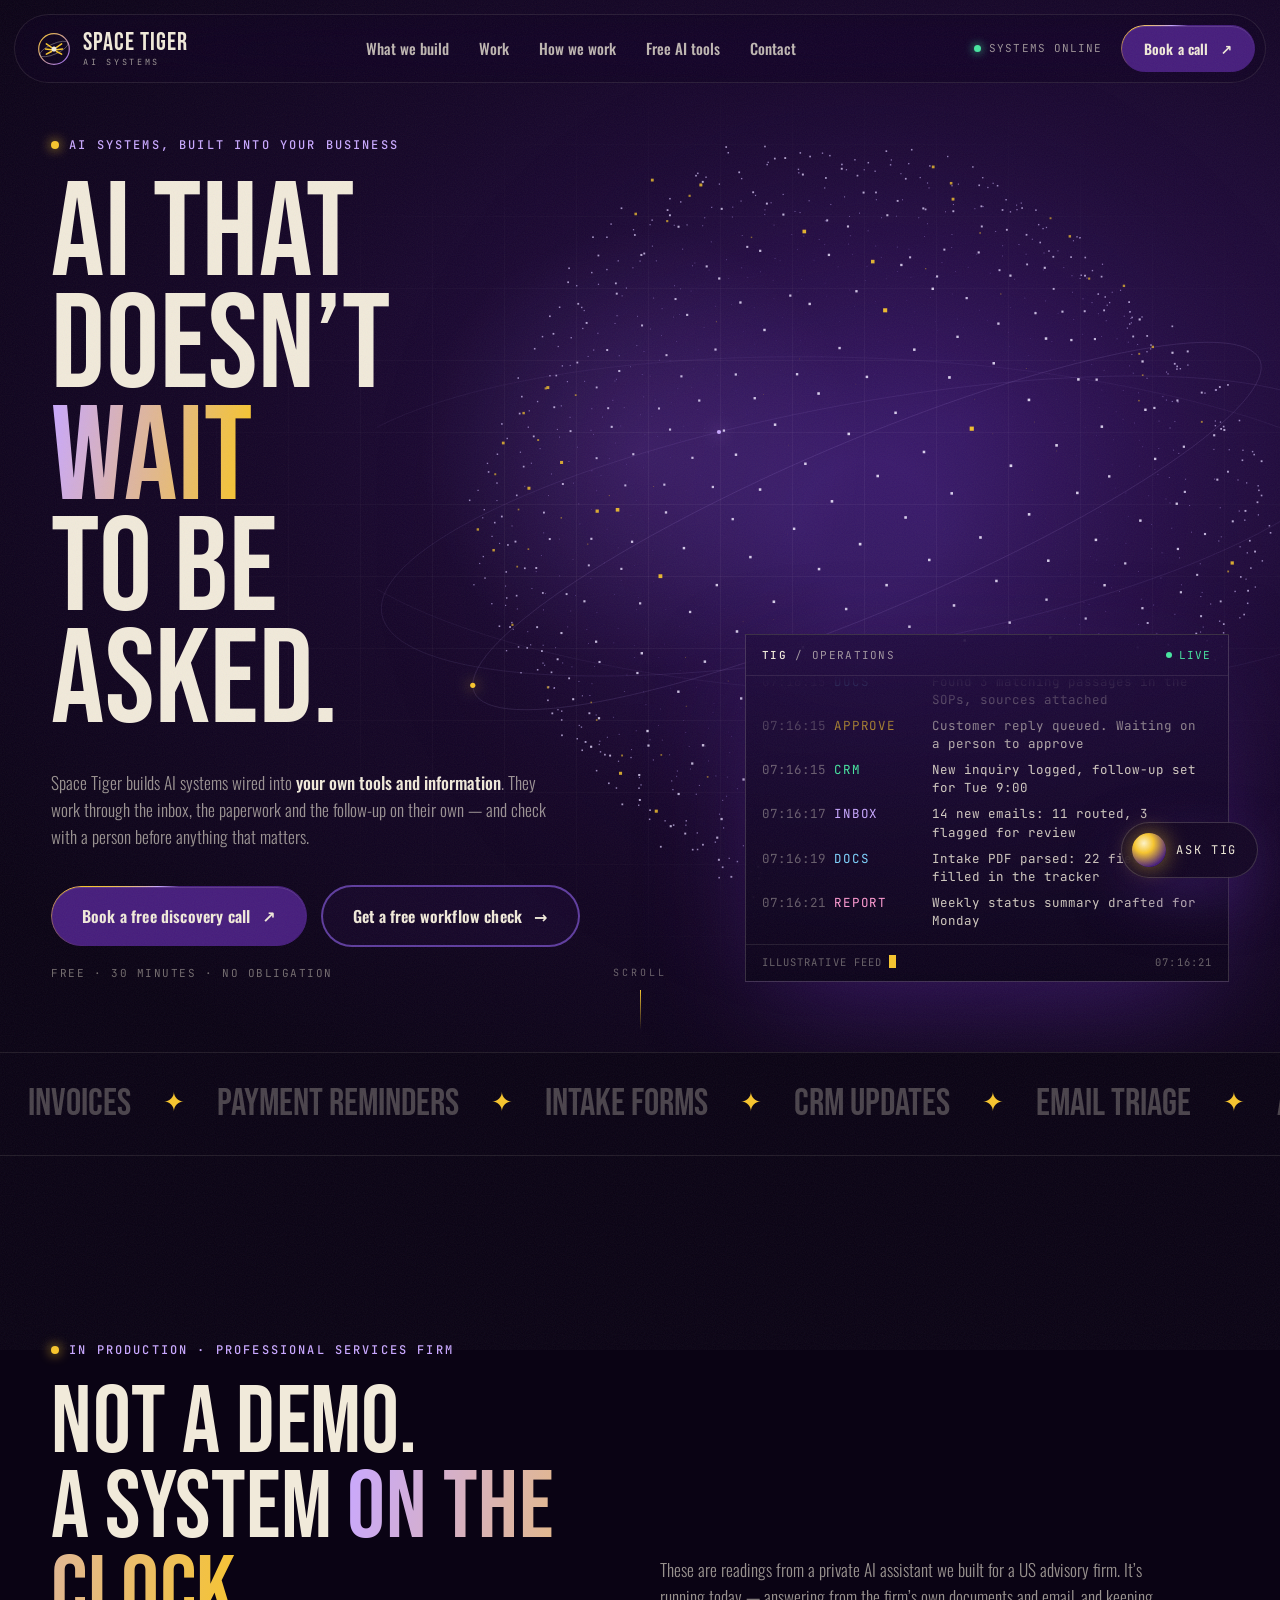
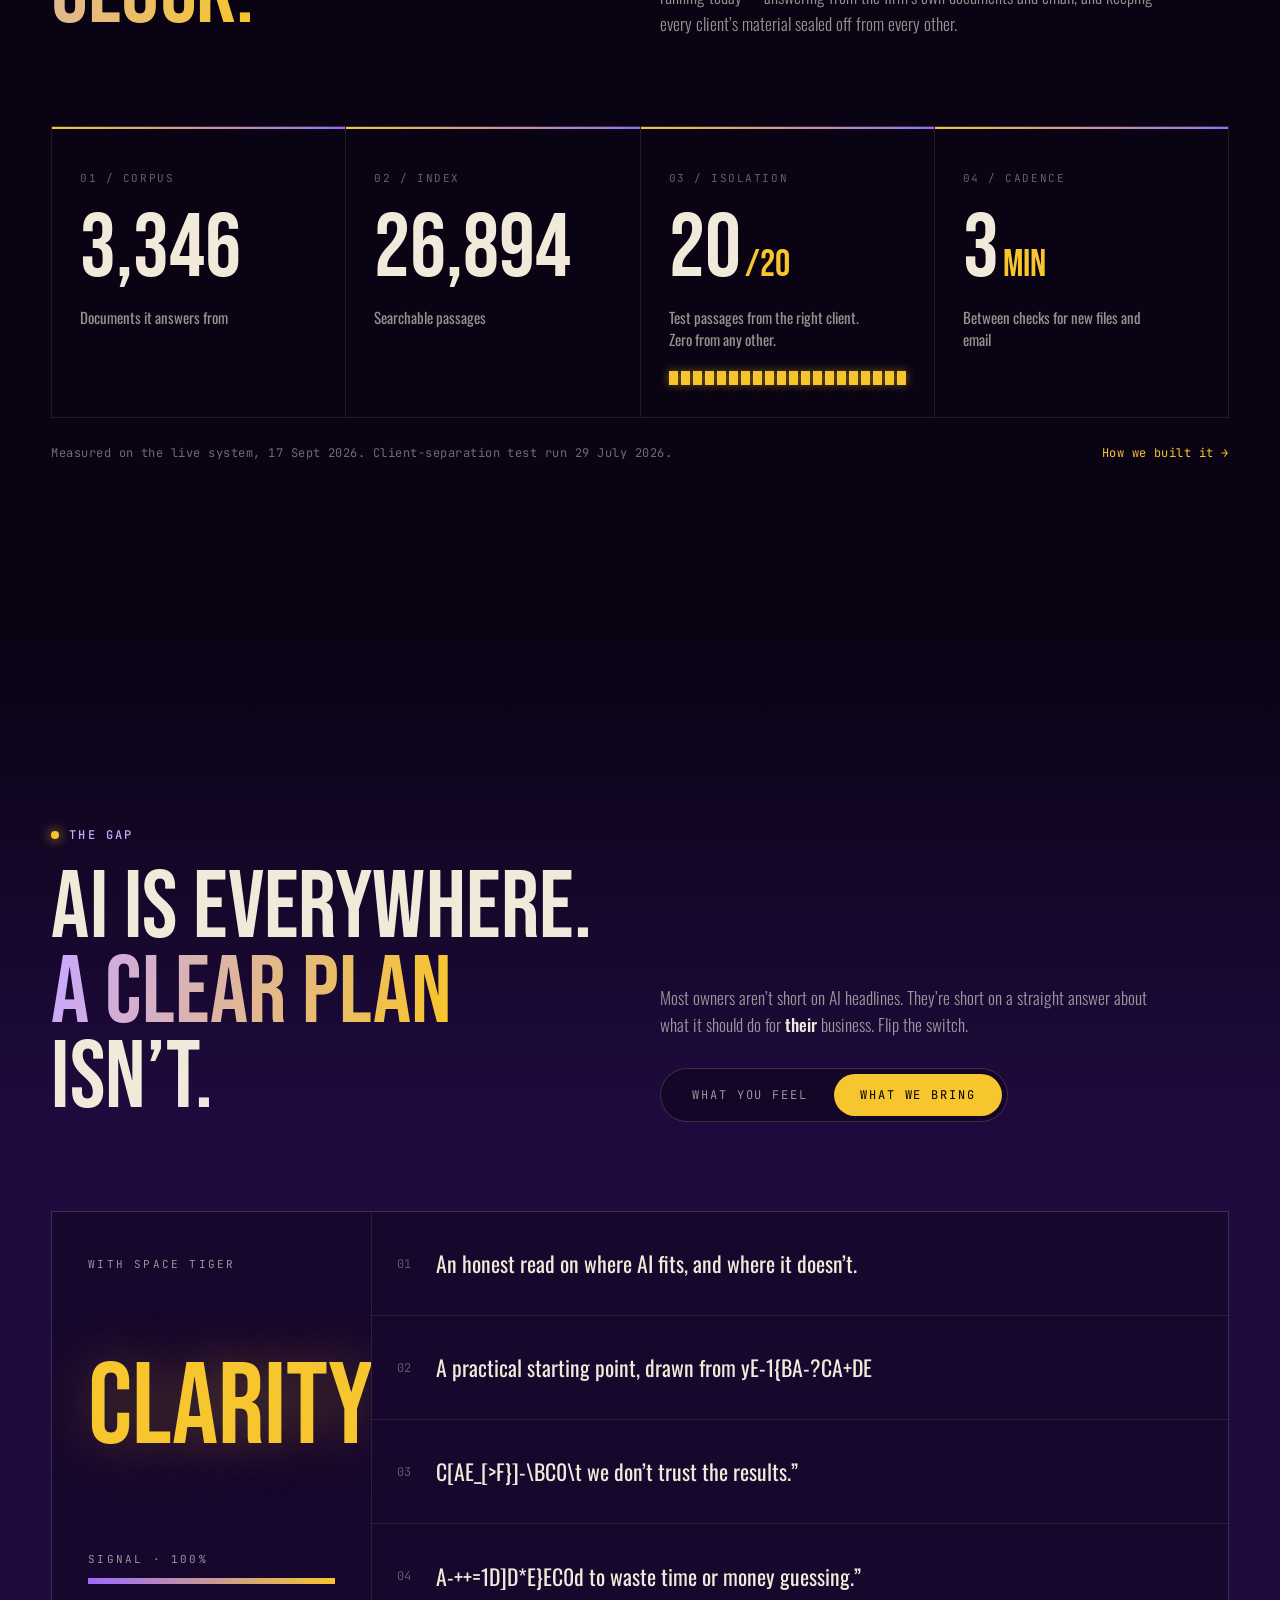
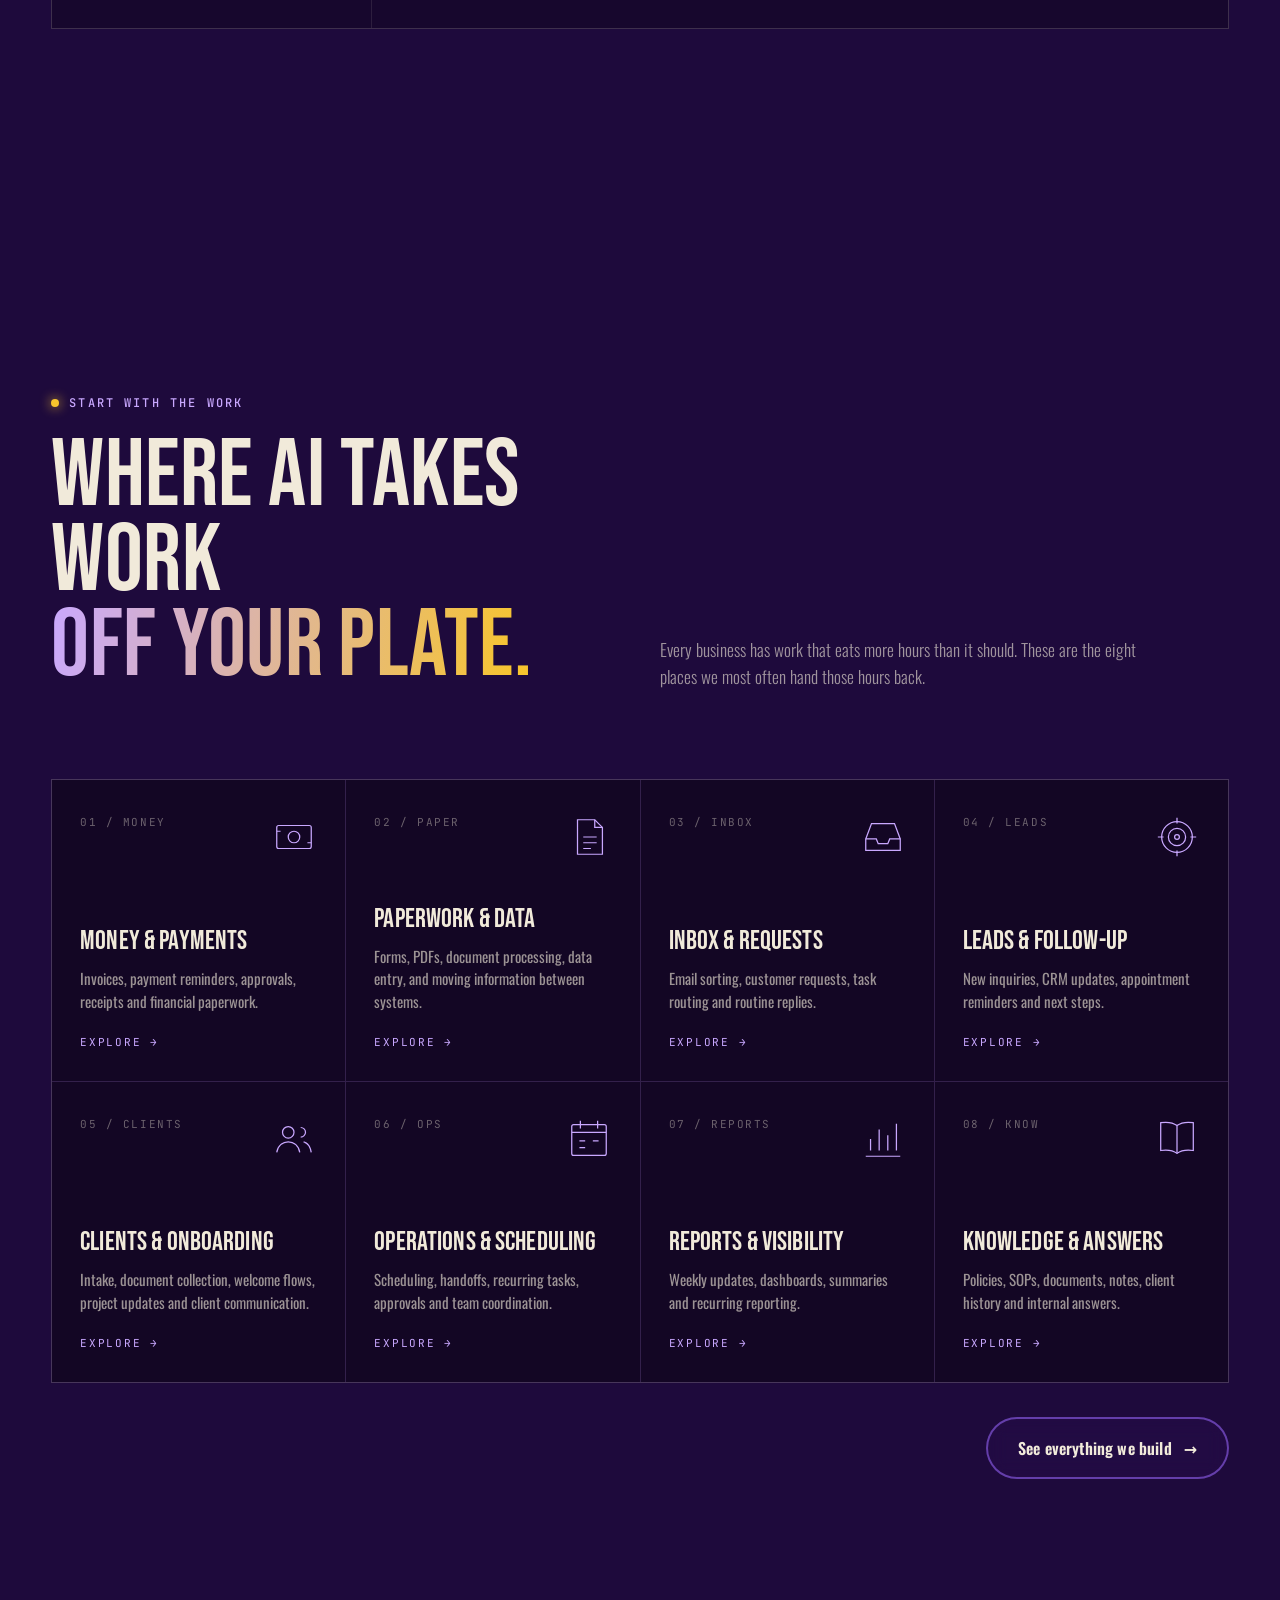
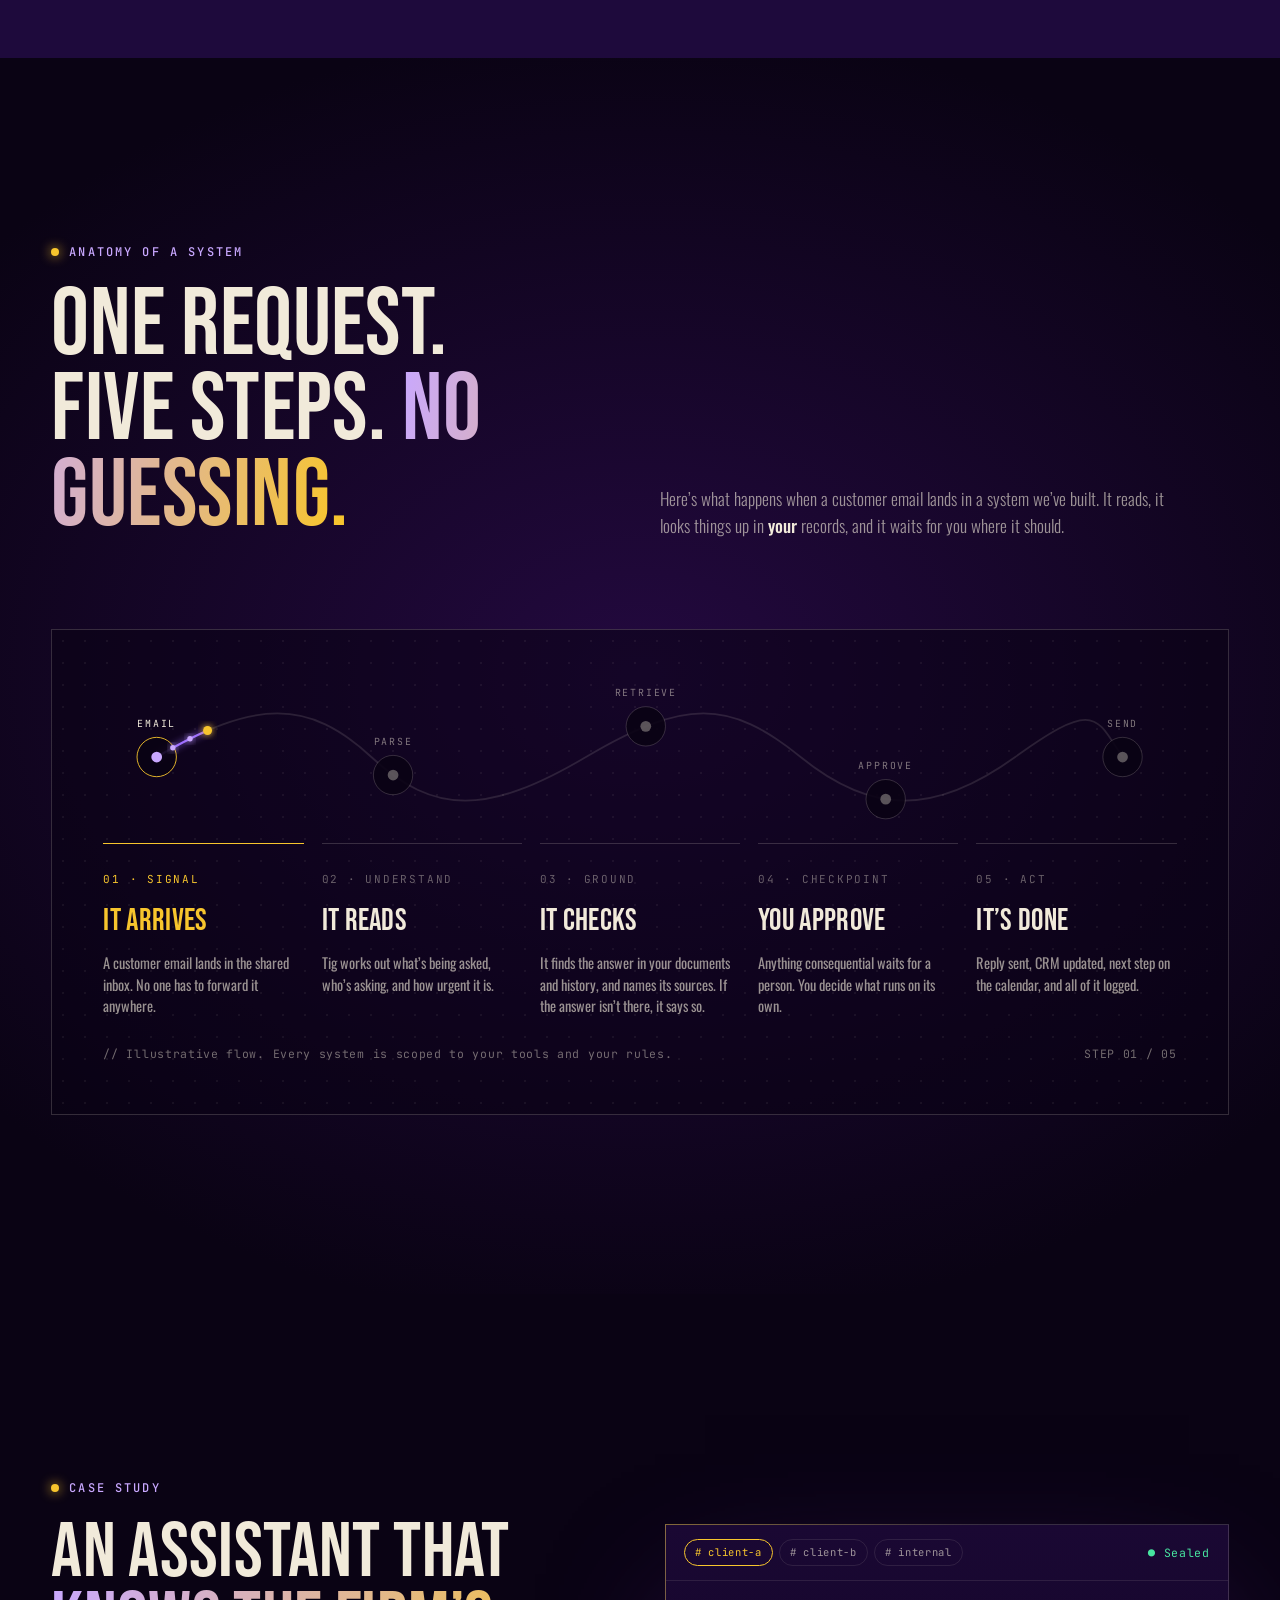
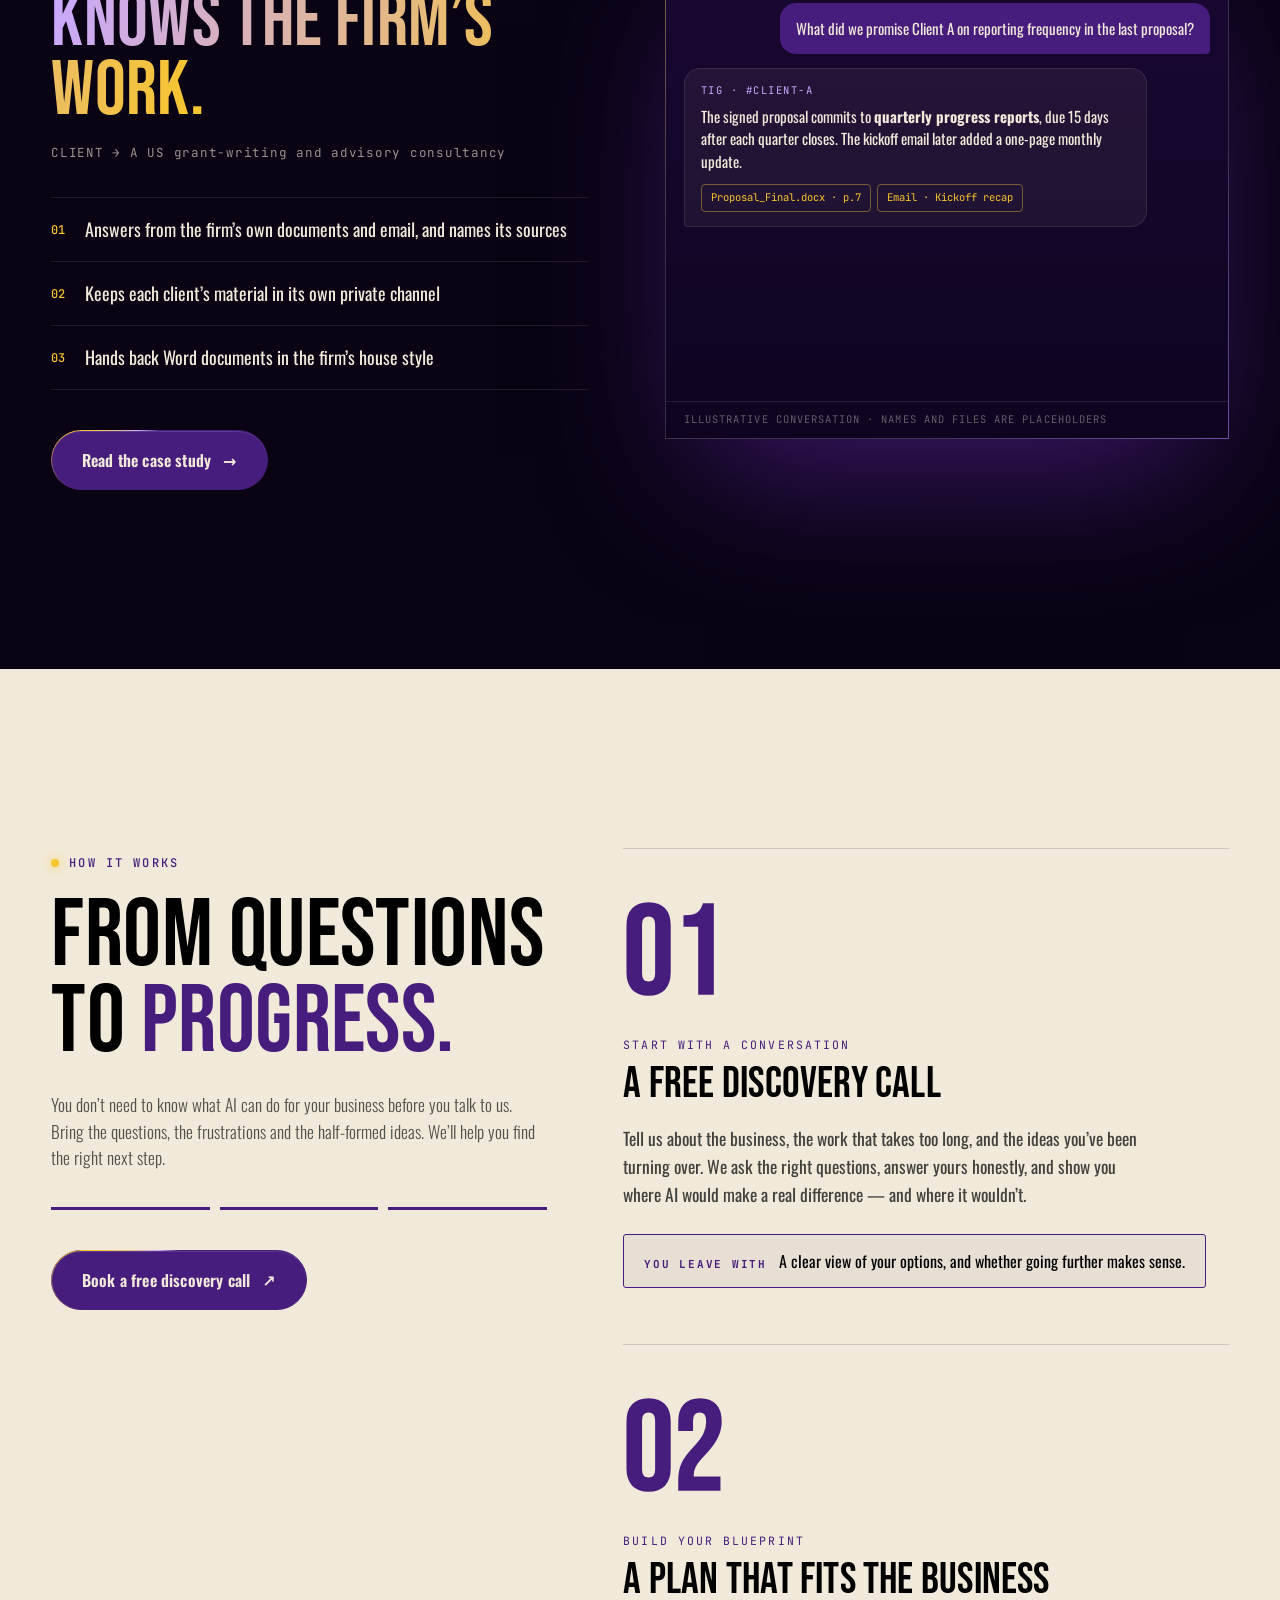
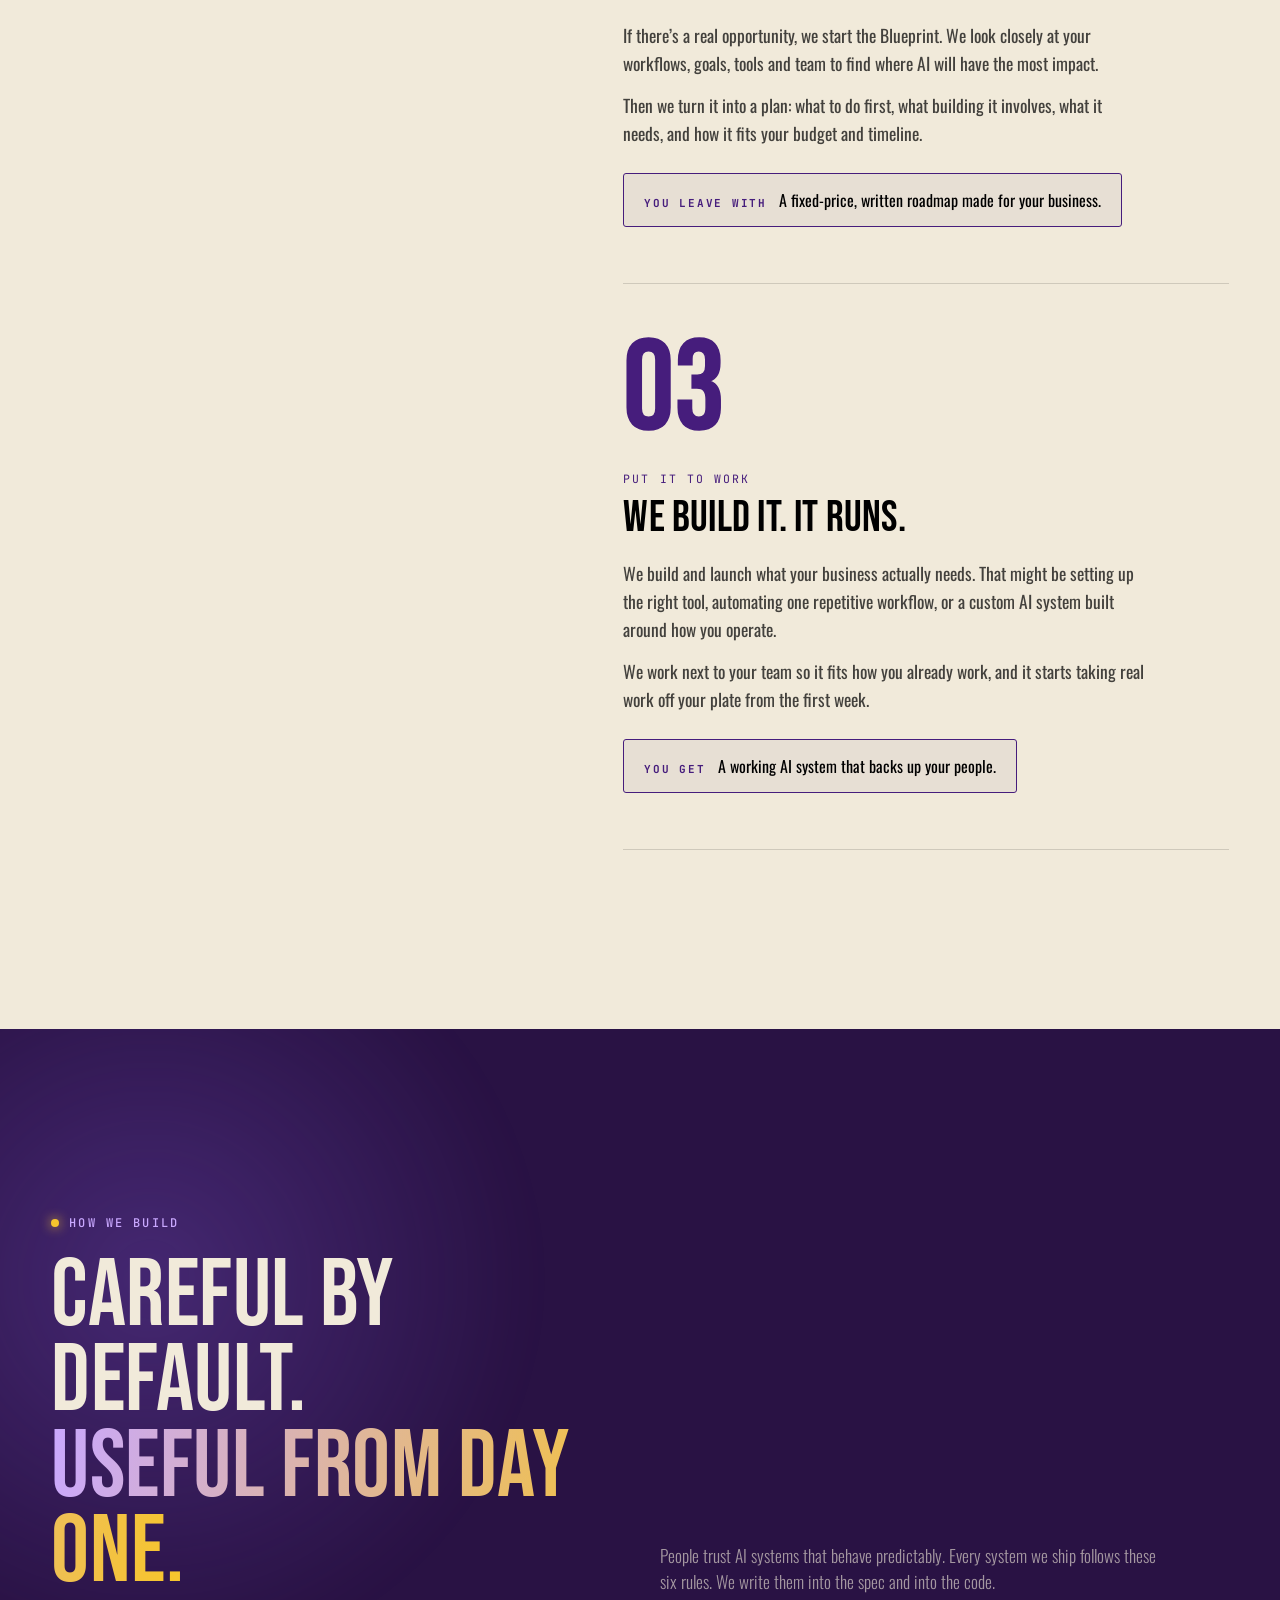
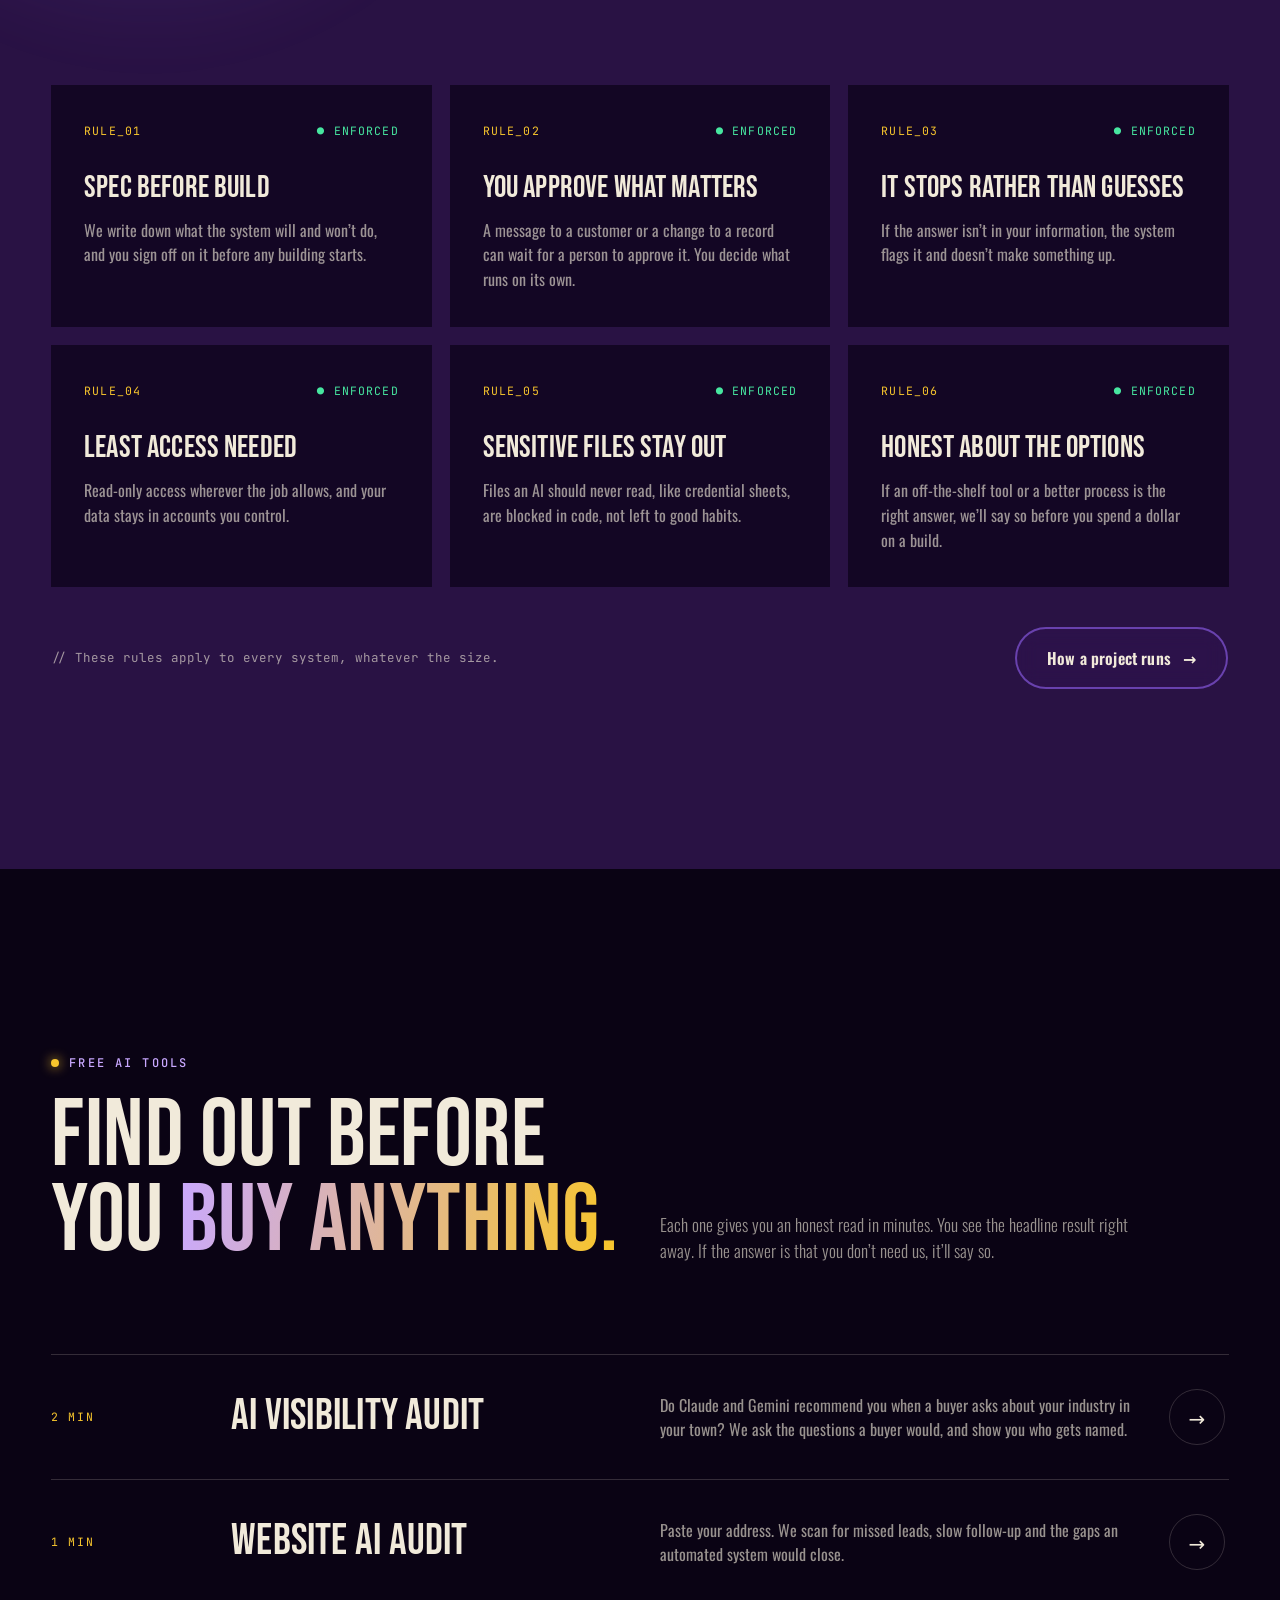
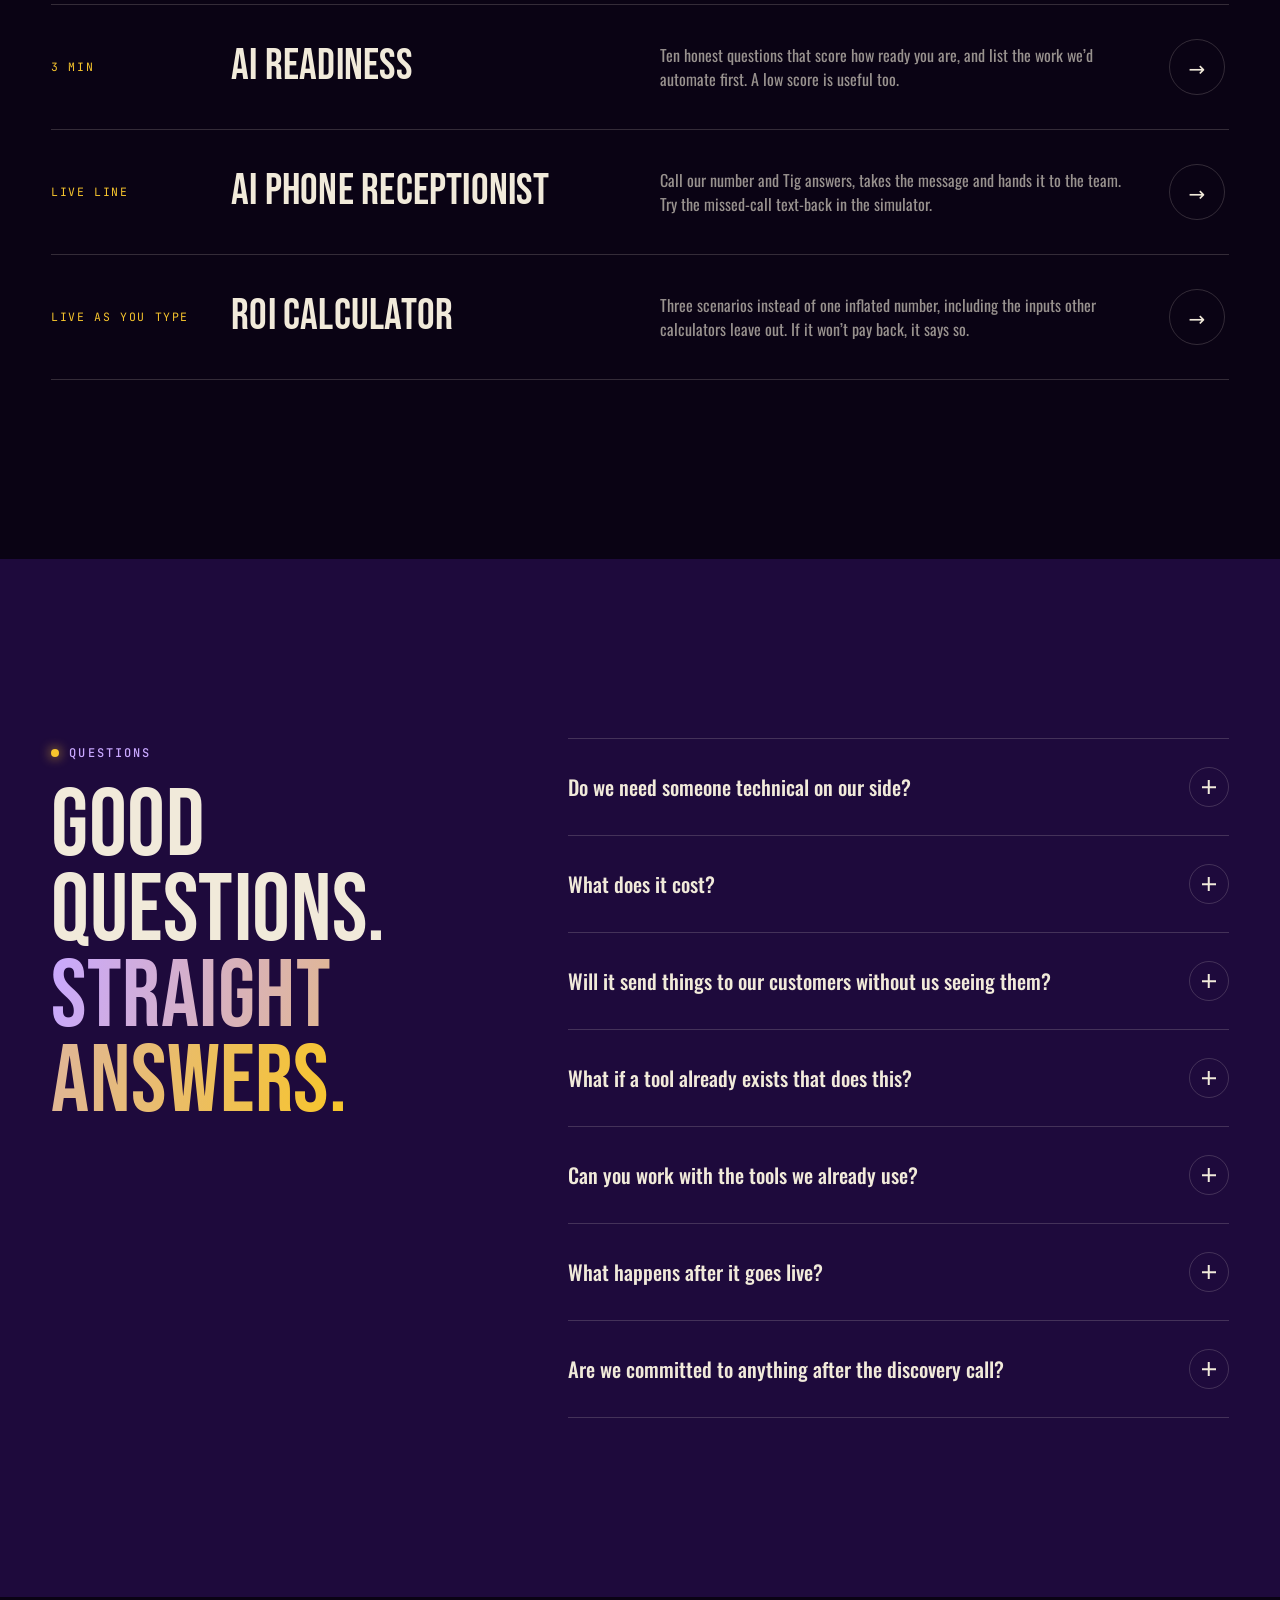
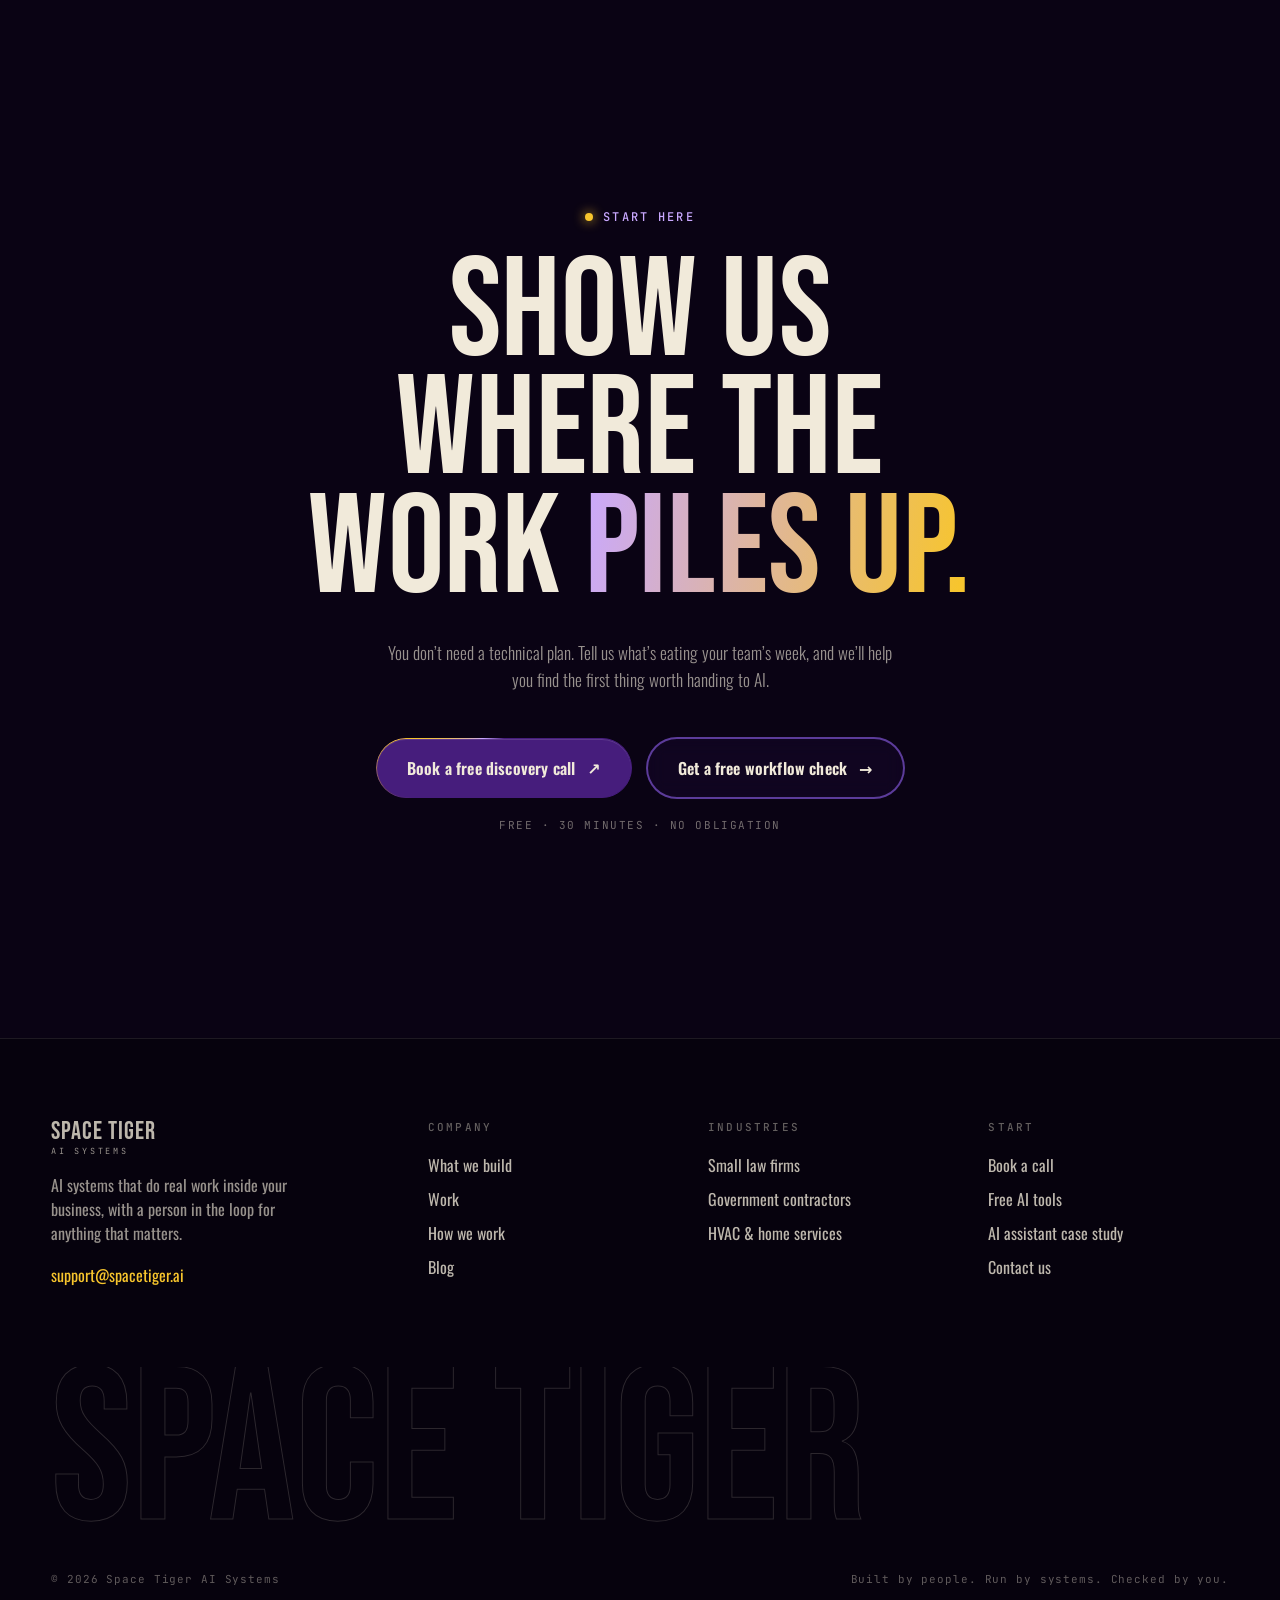
==== work/spacetiger-redesign/index.html @ 30c160bc "Portfolio site: six projects, Space Tiger redesign hosted at /work Co-Authored-By: Claude Opus 5.5 <" ====
<!doctype html>
<html lang="en">
<head>
<meta charset="utf-8">
<meta name="viewport" content="width=device-width, initial-scale=1">
<title>Space Tiger AI Systems</title>
<meta name="description" content="Space Tiger builds AI systems wired into your own tools and information — doing real work inside your business, with a person in the loop for anything that matters.">
<link rel="preconnect" href="https://fonts.googleapis.com">
<link rel="preconnect" href="https://fonts.gstatic.com" crossorigin>
<link href="https://fonts.googleapis.com/css2?family=Bebas+Neue&family=Oswald:wght@300;400;500;600;700&family=JetBrains+Mono:wght@400;500;700&display=swap" rel="stylesheet">
<style>
:root{
  --paper:#f1eada;
  --ink:#000;
  --purple:#461d7c;
  --hero:#291244;
  --void:#1e0a3c;
  --card:#130624;
  --abyss:#0a0314;
  --gold:#f7c52d;
  --violet:#9b6bff;
  --violet-2:#c9a8ff;
  --line:rgba(241,234,218,.10);
  --line-2:rgba(241,234,218,.18);
  --muted:rgba(241,234,218,.62);
  --display:"Bebas Neue",Impact,"Arial Narrow",sans-serif;
  --body:"Oswald","Arial Narrow",system-ui,sans-serif;
  --mono:"JetBrains Mono",ui-monospace,Menlo,monospace;
  --ease:cubic-bezier(.2,.8,.2,1);
  --gutter:clamp(16px,4vw,56px);
}
*{box-sizing:border-box;margin:0;padding:0}
html{scroll-behavior:smooth;-webkit-text-size-adjust:100%}
body{background:var(--abyss);color:var(--paper);font-family:var(--body);font-weight:400;line-height:1.5;overflow-x:hidden;-webkit-font-smoothing:antialiased}
a{color:inherit;text-decoration:none}
button{font:inherit;color:inherit;background:none;border:0;cursor:pointer}
::selection{background:var(--gold);color:var(--ink)}
img,svg,canvas{display:block}

/* grain + cursor glow */
.grain{position:fixed;inset:-50%;z-index:100;pointer-events:none;opacity:.06;background-image:url("data:image/svg+xml,%3Csvg xmlns='http://www.w3.org/2000/svg' width='160' height='160'%3E%3Cfilter id='n'%3E%3CfeTurbulence type='fractalNoise' baseFrequency='.9' numOctaves='3' stitchTiles='stitch'/%3E%3C/filter%3E%3Crect width='100%25' height='100%25' filter='url(%23n)'/%3E%3C/svg%3E");animation:grain 1.2s steps(6) infinite}
@keyframes grain{0%{transform:translate(0,0)}20%{transform:translate(-3%,2%)}40%{transform:translate(2%,-3%)}60%{transform:translate(-2%,-1%)}80%{transform:translate(3%,3%)}100%{transform:translate(0,0)}}
.cursor-glow{position:fixed;left:0;top:0;width:520px;height:520px;margin:-260px 0 0 -260px;border-radius:50%;pointer-events:none;z-index:1;background:radial-gradient(circle,rgba(155,107,255,.16),transparent 60%);transition:opacity .4s;mix-blend-mode:screen}
@media (hover:none){.cursor-glow{display:none}}

.wrap{width:100%;max-width:1360px;margin:0 auto;padding:0 var(--gutter);position:relative;z-index:2}
section{position:relative}

/* type */
.eyebrow{font-family:var(--mono);font-size:12px;font-weight:500;letter-spacing:.18em;text-transform:uppercase;color:var(--violet-2);display:inline-flex;align-items:center;gap:10px}
.eyebrow::before{content:"";width:8px;height:8px;border-radius:50%;background:var(--gold);box-shadow:0 0 12px var(--gold);animation:pulse 2.4s var(--ease) infinite}
@keyframes pulse{0%,100%{opacity:1;transform:scale(1)}50%{opacity:.35;transform:scale(.7)}}
h1,h2,h3{font-family:var(--display);font-weight:400;text-transform:uppercase;line-height:.9;letter-spacing:.005em}
h2{font-size:clamp(48px,7.4vw,120px)}
h3{font-size:clamp(24px,2.1vw,32px);line-height:1}
.em{background:linear-gradient(100deg,var(--violet-2) 0%,var(--gold) 45%,var(--violet-2) 90%);background-size:220% 100%;-webkit-background-clip:text;background-clip:text;color:transparent;animation:shimmer 7s linear infinite}
@keyframes shimmer{to{background-position:-220% 0}}
.lede{font-size:clamp(17px,1.35vw,21px);font-weight:300;color:var(--muted);max-width:56ch;line-height:1.55}
.lede strong{color:var(--paper);font-weight:500}
.mono{font-family:var(--mono)}

/* buttons */
.btn{--bx:0px;--by:0px;position:relative;display:inline-flex;align-items:center;gap:12px;padding:17px 30px;border-radius:99px;font-family:var(--body);font-weight:600;font-size:16px;letter-spacing:.01em;border:1px solid var(--purple);transform:translate(var(--bx),var(--by));transition:transform .35s var(--ease),background .3s,border-color .3s,box-shadow .3s;will-change:transform;white-space:nowrap}
.btn .arr{display:inline-block;transition:transform .35s var(--ease)}
.btn:hover .arr{transform:translate(3px,-3px)}
.btn.in:hover .arr{transform:translateX(4px)}
.btn-primary{background:var(--purple);color:var(--paper);box-shadow:0 0 0 0 rgba(155,107,255,.0),inset 0 1px 0 rgba(255,255,255,.12)}
.btn-primary::after{content:"";position:absolute;inset:-1px;border-radius:inherit;padding:1px;background:conic-gradient(from var(--a,0deg),transparent 0 70%,var(--gold) 80%,var(--violet-2) 90%,transparent);-webkit-mask:linear-gradient(#000 0 0) content-box,linear-gradient(#000 0 0);-webkit-mask-composite:xor;mask-composite:exclude;animation:spin 3.5s linear infinite;pointer-events:none}
@property --a{syntax:"<angle>";inherits:false;initial-value:0deg}
@keyframes spin{to{--a:360deg}}
.btn-primary:hover{box-shadow:0 10px 50px -8px rgba(155,107,255,.65);background:#5a27a0}
.btn-ghost{border:2px solid rgba(155,107,255,.55);color:var(--paper);background:rgba(70,29,124,.12);backdrop-filter:blur(10px)}
.btn-ghost:hover{border-color:var(--violet-2);background:rgba(70,29,124,.35)}
.paper .btn-ghost{color:var(--purple);border-color:var(--purple);background:transparent}
.paper .btn-ghost:hover{background:rgba(70,29,124,.08)}
.btn-row{display:flex;flex-wrap:wrap;gap:14px;align-items:center}
.fineprint{font-family:var(--mono);font-size:11px;letter-spacing:.14em;text-transform:uppercase;color:rgba(241,234,218,.45);margin-top:18px}

/* nav */
.nav{position:fixed;top:14px;left:50%;transform:translateX(-50%);z-index:60;width:calc(100% - 28px);max-width:1320px;display:flex;align-items:center;justify-content:space-between;gap:20px;padding:10px 10px 10px 22px;border-radius:99px;background:rgba(15,5,30,.55);border:1px solid var(--line);backdrop-filter:blur(18px) saturate(1.4);-webkit-backdrop-filter:blur(18px) saturate(1.4);transition:background .4s,border-color .4s}
.nav.scrolled{background:rgba(10,3,20,.82);border-color:var(--line-2)}
.logo{display:flex;align-items:center;gap:12px;font-family:var(--display);font-size:25px;letter-spacing:.04em;line-height:1}
.logo small{display:block;font-family:var(--mono);font-size:8.5px;letter-spacing:.32em;color:var(--muted);margin-top:3px}
.logo-mark{width:34px;height:34px;position:relative}
.nav-links{display:flex;gap:30px;font-weight:500;font-size:15px}
.nav-links a{position:relative;color:rgba(241,234,218,.78);transition:color .25s}
.nav-links a:hover{color:var(--paper)}
.nav-links a::after{content:"";position:absolute;left:0;right:0;bottom:-6px;height:1px;background:var(--gold);transform:scaleX(0);transform-origin:right;transition:transform .35s var(--ease)}
.nav-links a:hover::after{transform:scaleX(1);transform-origin:left}
.nav .btn{padding:12px 22px;font-size:14px}
.nav-status{display:flex;align-items:center;gap:8px;font-family:var(--mono);font-size:11px;letter-spacing:.1em;color:var(--muted);text-transform:uppercase}
.nav-status i{width:7px;height:7px;border-radius:50%;background:#47e6a0;box-shadow:0 0 10px #47e6a0}
.nav-right{display:flex;align-items:center;gap:18px}
.burger{display:none;width:44px;height:44px;border-radius:50%;border:1px solid var(--line-2);align-items:center;justify-content:center}
.burger span{width:16px;height:1.5px;background:var(--paper);position:relative;display:block}
.burger span::before,.burger span::after{content:"";position:absolute;left:0;width:16px;height:1.5px;background:var(--paper)}
.burger span::before{top:-5px}.burger span::after{top:5px}
@media (max-width:1060px){.nav-links,.nav-status{display:none}.burger{display:flex}}
@media (max-width:560px){.nav .btn{display:none}}
.mobile-menu{position:fixed;inset:0;z-index:55;background:rgba(10,3,20,.96);backdrop-filter:blur(20px);display:flex;flex-direction:column;justify-content:center;padding:0 28px;gap:10px;opacity:0;pointer-events:none;transition:opacity .4s}
.mobile-menu.open{opacity:1;pointer-events:auto}
.mobile-menu a{font-family:var(--display);font-size:56px;line-height:1}

/* hero */
.hero{min-height:100svh;display:flex;align-items:center;padding:130px 0 70px;overflow:hidden;background:radial-gradient(120% 90% at 75% 40%,#2c1052 0%,#150628 45%,var(--abyss) 80%)}
.hero::before{content:"";position:absolute;inset:0;background-image:linear-gradient(var(--line) 1px,transparent 1px),linear-gradient(90deg,var(--line) 1px,transparent 1px);background-size:72px 72px;mask-image:radial-gradient(ellipse 70% 60% at 60% 50%,#000 20%,transparent 75%);-webkit-mask-image:radial-gradient(ellipse 70% 60% at 60% 50%,#000 20%,transparent 75%);opacity:.55}
#orb{position:absolute;right:-6%;top:50%;transform:translateY(-50%);width:min(980px,95vw);height:min(980px,95vw);z-index:1;pointer-events:none}
.hero-grid{display:grid;grid-template-columns:1.15fr .85fr;gap:40px;align-items:end;width:100%}
.hero h1{font-size:clamp(64px,10.4vw,172px);line-height:.84;margin:26px 0 30px;max-width:10ch}
.hero h1 .line{display:block;overflow:hidden}
.hero h1 .line>span{display:inline-block;transform:translateY(105%);animation:rise 1.1s var(--ease) forwards}
.hero h1 .line:nth-child(2)>span{animation-delay:.08s}.hero h1 .line:nth-child(3)>span{animation-delay:.16s}.hero h1 .line:nth-child(4)>span{animation-delay:.24s}
@keyframes rise{to{transform:none}}
.hero .lede{margin-bottom:36px;opacity:0;animation:fade 1s .5s var(--ease) forwards}
.hero .btn-row,.hero .fineprint{opacity:0;animation:fade 1s .7s var(--ease) forwards}
@keyframes fade{from{opacity:0;transform:translateY(16px)}to{opacity:1;transform:none}}

/* console */
.console{position:relative;border:1px solid var(--line-2);background:linear-gradient(180deg,rgba(30,10,60,.72),rgba(12,4,26,.82));backdrop-filter:blur(16px);-webkit-backdrop-filter:blur(16px);font-family:var(--mono);font-size:12.5px;opacity:0;animation:fade 1.1s .9s var(--ease) forwards;box-shadow:0 40px 120px -30px rgba(70,29,124,.8)}
.console-head{display:flex;justify-content:space-between;align-items:center;padding:12px 16px;border-bottom:1px solid var(--line);color:var(--muted);font-size:11px;letter-spacing:.12em;text-transform:uppercase}
.console-head b{color:var(--paper);font-weight:500}
.live{display:inline-flex;align-items:center;gap:7px;color:#47e6a0}
.live::before{content:"";width:6px;height:6px;border-radius:50%;background:currentColor;animation:pulse 1.4s infinite}
.console-body{height:268px;overflow:hidden;padding:14px 16px;display:flex;flex-direction:column;justify-content:flex-end;gap:8px;mask-image:linear-gradient(transparent,#000 30%);-webkit-mask-image:linear-gradient(transparent,#000 30%)}
.log{display:grid;grid-template-columns:62px 88px 1fr;gap:10px;line-height:1.45;animation:logIn .5s var(--ease)}
@keyframes logIn{from{opacity:0;transform:translateY(8px);filter:blur(4px)}to{opacity:1;transform:none;filter:none}}
.log .t{color:rgba(241,234,218,.38)}
.log .k{text-transform:uppercase;letter-spacing:.06em}
.log .m{color:rgba(241,234,218,.86)}
.k-inbox{color:var(--violet-2)}.k-docs{color:#7fd4ff}.k-approve{color:var(--gold)}.k-crm{color:#47e6a0}.k-report{color:#ff9bd2}
.console-foot{border-top:1px solid var(--line);padding:10px 16px;display:flex;justify-content:space-between;color:rgba(241,234,218,.4);font-size:10.5px;letter-spacing:.1em;text-transform:uppercase}
.caret{display:inline-block;width:7px;height:13px;background:var(--gold);vertical-align:-2px;animation:blink 1s steps(1) infinite}
@keyframes blink{50%{opacity:0}}
.scroll-cue{position:absolute;left:50%;bottom:22px;transform:translateX(-50%);z-index:3;font-family:var(--mono);font-size:10px;letter-spacing:.3em;color:rgba(241,234,218,.4);display:flex;flex-direction:column;align-items:center;gap:10px}
.scroll-cue i{width:1px;height:40px;background:linear-gradient(var(--gold),transparent);animation:cue 2s var(--ease) infinite;transform-origin:top}
@keyframes cue{0%{transform:scaleY(0)}50%{transform:scaleY(1)}100%{transform:scaleY(1);opacity:0}}
@media (max-width:980px){.hero-grid{grid-template-columns:1fr}#orb{right:-30%;top:34%;opacity:.7}.scroll-cue{display:none}}

/* marquee */
.marquee{border-block:1px solid var(--line);background:var(--abyss);overflow:hidden;padding:22px 0;position:relative;z-index:2}
.marquee-track{display:flex;width:max-content;animation:marq 48s linear infinite}
.marquee:hover .marquee-track{animation-play-state:paused}
.marquee span{font-family:var(--display);font-size:clamp(28px,3vw,44px);padding:0 28px;color:rgba(241,234,218,.28);white-space:nowrap;transition:color .3s}
.marquee span:hover{color:var(--paper)}
.marquee span.star{color:var(--gold);padding:0 4px;font-size:clamp(20px,2vw,30px);align-self:center}
@keyframes marq{to{transform:translateX(-50%)}}

/* sections */
.sec{padding:clamp(100px,14vw,180px) 0}
.sec-head{display:grid;grid-template-columns:1fr 1fr;gap:40px;align-items:end;margin-bottom:clamp(50px,7vw,90px)}
.sec-head h2{margin-top:22px}
@media (max-width:860px){.sec-head{grid-template-columns:1fr}}

/* reveal */
.rv{opacity:0;transform:translateY(40px);transition:opacity 1s var(--ease),transform 1s var(--ease)}
.rv.on{opacity:1;transform:none}
.rv-d1{transition-delay:.08s}.rv-d2{transition-delay:.16s}.rv-d3{transition-delay:.24s}.rv-d4{transition-delay:.32s}

/* proof */
.proof{background:var(--abyss)}
.stats{display:grid;grid-template-columns:repeat(4,1fr);border-top:1px solid var(--line-2);border-left:1px solid var(--line)}
.stat{padding:36px 28px 32px;border-right:1px solid var(--line);border-bottom:1px solid var(--line);position:relative;overflow:hidden}
.stat::before{content:"";position:absolute;left:0;top:0;height:2px;width:0;background:linear-gradient(90deg,var(--gold),var(--violet));transition:width 1.6s var(--ease)}
.stat.on::before{width:100%}
.stat .idx{font-family:var(--mono);font-size:11px;color:rgba(241,234,218,.4);letter-spacing:.14em}
.stat .num{font-family:var(--display);font-size:clamp(64px,7vw,118px);line-height:.9;margin:22px 0 16px;font-variant-numeric:tabular-nums;color:var(--paper)}
.stat .num sub{font-size:.42em;vertical-align:baseline;color:var(--gold);margin-left:4px}
.stat p{color:var(--muted);font-size:15px;max-width:24ch}
.stat .bar{display:flex;gap:3px;margin-top:20px}
.stat .bar i{flex:1;height:14px;background:rgba(155,107,255,.18);transition:background .3s}
.stat .bar i.lit{background:var(--gold);box-shadow:0 0 10px rgba(247,197,45,.5)}
.proof-note{display:flex;justify-content:space-between;flex-wrap:wrap;gap:16px;margin-top:26px;font-family:var(--mono);font-size:12px;color:rgba(241,234,218,.45);letter-spacing:.04em}
.proof-note a{color:var(--gold)}
.proof-note a:hover{text-decoration:underline}
@media (max-width:980px){.stats{grid-template-columns:repeat(2,1fr)}}
@media (max-width:520px){.stats{grid-template-columns:1fr}}

/* clarity */
.clarity{background:linear-gradient(180deg,var(--abyss),var(--void) 40%,var(--void))}
.toggle{display:inline-flex;padding:5px;border-radius:99px;border:1px solid var(--line-2);background:rgba(10,3,20,.5);position:relative;margin-top:30px}
.toggle button{position:relative;z-index:1;padding:12px 26px;border-radius:99px;font-family:var(--mono);font-size:12px;letter-spacing:.16em;text-transform:uppercase;color:var(--muted);transition:color .35s}
.toggle button.active{color:var(--ink)}
.toggle .pill{position:absolute;top:5px;bottom:5px;left:5px;border-radius:99px;background:var(--paper);transition:transform .5s var(--ease),width .5s var(--ease),background .5s}
.toggle.after .pill{background:var(--gold)}
.clar-board{display:grid;grid-template-columns:320px 1fr;border:1px solid var(--line-2);background:rgba(19,6,36,.6)}
.clar-state{padding:44px 36px;border-right:1px solid var(--line);display:flex;flex-direction:column;justify-content:space-between;gap:40px;position:relative;overflow:hidden}
.clar-state .label{font-family:var(--mono);font-size:11px;letter-spacing:.2em;color:var(--muted);text-transform:uppercase}
.clar-state .word{font-family:var(--display);font-size:clamp(80px,9vw,150px);line-height:.85;transition:color .6s}
.clar-board.after .clar-state .word{color:var(--gold);text-shadow:0 0 60px rgba(247,197,45,.35)}
.clar-meter{height:6px;background:rgba(241,234,218,.08);position:relative;overflow:hidden}
.clar-meter i{position:absolute;inset:0;width:18%;background:#ff5d7a;transition:width 1s var(--ease),background .6s}
.clar-board.after .clar-meter i{width:100%;background:linear-gradient(90deg,var(--violet),var(--gold))}
.clar-list{list-style:none}
.clar-list li{display:grid;grid-template-columns:64px 1fr;align-items:center;min-height:104px;padding:20px 36px 20px 0;border-bottom:1px solid var(--line);font-size:clamp(18px,1.7vw,25px);font-weight:400}
.clar-list li:last-child{border-bottom:0}
.clar-list li .n{font-family:var(--mono);font-size:12px;color:rgba(241,234,218,.35);text-align:center}
.clar-board:not(.after) .clar-list li .txt{color:rgba(241,234,218,.72);font-style:italic;font-weight:300}
@media (max-width:860px){.clar-board{grid-template-columns:1fr}.clar-state{border-right:0;border-bottom:1px solid var(--line)}}

/* capabilities */
.caps{background:var(--void)}
.cap-grid{display:grid;grid-template-columns:repeat(4,1fr);gap:1px;background:var(--line);border:1px solid var(--line)}
.cap{position:relative;background:var(--card);padding:34px 28px 30px;min-height:300px;display:flex;flex-direction:column;overflow:hidden;isolation:isolate;transition:background .4s}
.cap::before{content:"";position:absolute;inset:0;z-index:-1;opacity:0;transition:opacity .4s;background:radial-gradient(360px circle at var(--mx,50%) var(--my,50%),rgba(155,107,255,.28),transparent 60%)}
.cap:hover::before{opacity:1}
.cap .top{display:flex;justify-content:space-between;align-items:flex-start;margin-bottom:auto}
.cap .code{font-family:var(--mono);font-size:11px;color:rgba(241,234,218,.4);letter-spacing:.14em}
.cap svg{width:46px;height:46px;stroke:var(--violet-2);fill:none;stroke-width:1.3;transition:stroke .3s,transform .6s var(--ease)}
.cap:hover svg{stroke:var(--gold);transform:rotate(-8deg) scale(1.08)}
.cap h3{margin:46px 0 12px}
.cap p{font-size:15px;color:var(--muted);line-height:1.5}
.cap .go{margin-top:22px;font-family:var(--mono);font-size:11px;letter-spacing:.16em;text-transform:uppercase;color:var(--violet-2);display:flex;align-items:center;gap:8px;transition:gap .3s,color .3s}
.cap:hover .go{gap:14px;color:var(--gold)}
.cap-foot{display:flex;justify-content:flex-end;margin-top:34px}
@media (max-width:1100px){.cap-grid{grid-template-columns:repeat(2,1fr)}}
@media (max-width:560px){.cap-grid{grid-template-columns:1fr}.cap{min-height:auto}}

/* pipeline */
.pipe{background:radial-gradient(90% 70% at 50% 50%,#23093f,var(--abyss) 75%);overflow:hidden}
.pipe-stage{position:relative;border:1px solid var(--line-2);background:rgba(10,3,20,.55);padding:clamp(24px,4vw,56px)}
.pipe-stage::before{content:"";position:absolute;inset:0;background-image:radial-gradient(rgba(241,234,218,.12) 1px,transparent 1px);background-size:22px 22px;opacity:.5;pointer-events:none}
#pipeSvg{width:100%;height:auto;overflow:visible;position:relative}
.pipe-nodes{display:grid;grid-template-columns:repeat(5,1fr);gap:18px;margin-top:10px;position:relative}
.pnode{border-top:1px solid var(--line-2);padding-top:20px;transition:border-color .4s}
.pnode .s{font-family:var(--mono);font-size:11px;color:rgba(241,234,218,.4);letter-spacing:.16em;transition:color .4s}
.pnode h4{font-family:var(--display);font-weight:400;font-size:clamp(26px,2.4vw,36px);margin:10px 0 8px;letter-spacing:.01em;transition:color .4s}
.pnode p{font-size:14.5px;color:var(--muted);line-height:1.5}
.pnode.hot{border-color:var(--gold)}
.pnode.hot .s{color:var(--gold)}
.pnode.hot h4{color:var(--gold)}
.pipe-caption{margin-top:28px;display:flex;justify-content:space-between;flex-wrap:wrap;gap:12px;font-family:var(--mono);font-size:11.5px;color:rgba(241,234,218,.45);letter-spacing:.06em}
@media (max-width:900px){.pipe-nodes{grid-template-columns:1fr 1fr}#pipeSvg{display:none}}
@media (max-width:520px){.pipe-nodes{grid-template-columns:1fr}}

/* case */
.case{background:var(--abyss)}
.case-grid{display:grid;grid-template-columns:1fr 1.05fr;gap:clamp(40px,6vw,100px);align-items:center}
.case h2{font-size:clamp(46px,6vw,96px);margin:22px 0 18px}
.case .client{font-family:var(--mono);font-size:12.5px;color:var(--muted);letter-spacing:.06em;margin-bottom:34px}
.checks{list-style:none;margin-bottom:40px}
.checks li{display:grid;grid-template-columns:34px 1fr;padding:18px 0;border-top:1px solid var(--line);font-size:18px}
.checks li:last-child{border-bottom:1px solid var(--line)}
.checks li b{font-family:var(--mono);font-size:12px;color:var(--gold);font-weight:500;padding-top:5px}
.chat{border:1px solid var(--line-2);background:linear-gradient(180deg,#1a0833,#0e0420);box-shadow:0 60px 140px -40px rgba(70,29,124,.9);position:relative}
.chat::after{content:"";position:absolute;inset:-1px;pointer-events:none;background:linear-gradient(135deg,rgba(247,197,45,.4),transparent 30%,transparent 70%,rgba(155,107,255,.5));-webkit-mask:linear-gradient(#000 0 0) content-box,linear-gradient(#000 0 0);-webkit-mask-composite:xor;mask-composite:exclude;padding:1px}
.chat-top{display:flex;align-items:center;justify-content:space-between;padding:14px 18px;border-bottom:1px solid var(--line);font-family:var(--mono);font-size:11.5px;color:var(--muted);letter-spacing:.06em}
.chan{display:flex;gap:6px}
.chan span{padding:5px 10px;border:1px solid var(--line);border-radius:99px;font-size:10.5px}
.chan span.on{border-color:var(--gold);color:var(--gold)}
.lock{display:inline-flex;gap:6px;align-items:center;color:#47e6a0}
.chat-body{padding:22px 18px;min-height:420px;display:flex;flex-direction:column;gap:14px}
.msg{max-width:88%;padding:14px 16px;font-size:15px;line-height:1.5;animation:logIn .5s var(--ease)}
.msg.user{align-self:flex-end;background:var(--purple);border-radius:16px 16px 4px 16px}
.msg.bot{align-self:flex-start;background:rgba(241,234,218,.06);border:1px solid var(--line);border-radius:16px 16px 16px 4px}
.msg .who{font-family:var(--mono);font-size:10.5px;letter-spacing:.14em;text-transform:uppercase;color:var(--violet-2);margin-bottom:6px}
.src{display:flex;flex-wrap:wrap;gap:6px;margin-top:12px}
.src span{font-family:var(--mono);font-size:10.5px;padding:5px 9px;border:1px solid rgba(247,197,45,.4);color:var(--gold);border-radius:4px}
.file{display:flex;align-items:center;gap:12px;margin-top:12px;padding:10px 12px;border:1px solid var(--line-2);border-radius:6px;background:rgba(10,3,20,.5)}
.file i{width:30px;height:36px;background:linear-gradient(135deg,#2b579a,#1a3a6e);border-radius:3px;font-style:normal;font-family:var(--mono);font-size:9px;display:flex;align-items:flex-end;justify-content:center;padding-bottom:4px;font-weight:700}
.file div{font-family:var(--mono);font-size:11.5px}
.file small{display:block;color:var(--muted);font-size:10px}
.typing{display:inline-flex;gap:4px;padding:14px 16px;align-self:flex-start;background:rgba(241,234,218,.06);border:1px solid var(--line);border-radius:16px 16px 16px 4px}
.typing i{width:6px;height:6px;border-radius:50%;background:var(--violet-2);animation:dot 1.2s infinite}
.typing i:nth-child(2){animation-delay:.15s}.typing i:nth-child(3){animation-delay:.3s}
@keyframes dot{0%,60%,100%{opacity:.25;transform:none}30%{opacity:1;transform:translateY(-3px)}}
.chat-note{padding:10px 18px;border-top:1px solid var(--line);font-family:var(--mono);font-size:10.5px;color:rgba(241,234,218,.38);letter-spacing:.1em;text-transform:uppercase}
@media (max-width:960px){.case-grid{grid-template-columns:1fr}}

/* process (paper) */
.paper{background:var(--paper);color:var(--ink)}
.paper .eyebrow{color:var(--purple)}
.paper .lede{color:rgba(0,0,0,.66)}
.paper .em{background:none;color:var(--purple);-webkit-text-fill-color:var(--purple);animation:none}
.process-grid{display:grid;grid-template-columns:.9fr 1.1fr;gap:clamp(40px,6vw,110px)}
.process-sticky{position:sticky;top:120px;align-self:start}
.process-sticky h2{margin:22px 0 26px}
.process-sticky .lede{margin-bottom:36px}
.prog{display:flex;gap:10px;margin-bottom:40px}
.prog i{flex:1;height:3px;background:rgba(70,29,124,.15);position:relative;overflow:hidden}
.prog i b{position:absolute;inset:0;background:var(--purple);transform:scaleX(0);transform-origin:left;transition:transform .6s var(--ease)}
.prog i.on b{transform:scaleX(1)}
.step{padding:56px 0;border-top:1px solid rgba(0,0,0,.14);position:relative}
.step:last-child{border-bottom:1px solid rgba(0,0,0,.14)}
.step .num{font-family:var(--display);font-size:clamp(90px,10vw,160px);line-height:.8;color:transparent;-webkit-text-stroke:1.5px var(--purple);transition:color .6s,-webkit-text-stroke .6s}
.step.on .num{color:var(--purple)}
.step .tag{font-family:var(--mono);font-size:11.5px;letter-spacing:.18em;text-transform:uppercase;color:var(--purple);margin:28px 0 10px}
.step h3{font-size:clamp(34px,3.4vw,54px);margin-bottom:18px}
.step p{font-size:17.5px;line-height:1.6;color:rgba(0,0,0,.72);margin-bottom:14px;max-width:58ch}
.step .out{display:inline-flex;gap:12px;align-items:baseline;margin-top:12px;padding:14px 20px;border:1px solid var(--purple);border-radius:3px;background:rgba(70,29,124,.05);font-size:16px}
.step .out b{font-family:var(--mono);font-size:11px;letter-spacing:.16em;text-transform:uppercase;color:var(--purple);font-weight:700}
@media (max-width:900px){.process-grid{grid-template-columns:1fr}.process-sticky{position:relative;top:0}}

/* rules */
.rules{background:var(--hero);overflow:hidden}
.rules::before{content:"";position:absolute;width:900px;height:900px;border-radius:50%;left:-300px;top:-200px;background:radial-gradient(circle,rgba(155,107,255,.25),transparent 60%);filter:blur(20px)}
.rule-grid{display:grid;grid-template-columns:repeat(3,1fr);gap:18px}
.rule{background:var(--card);padding:36px 32px 34px;position:relative;overflow:hidden;border:1px solid transparent;transition:border-color .4s,transform .5s var(--ease)}
.rule:hover{border-color:rgba(247,197,45,.5);transform:translateY(-4px)}
.rule .id{font-family:var(--mono);font-size:11.5px;color:var(--gold);letter-spacing:.1em;display:flex;justify-content:space-between}
.rule .id span{color:#47e6a0}
.rule h3{margin:34px 0 14px;font-size:clamp(28px,2.4vw,38px)}
.rule p{color:var(--muted);font-size:16px;line-height:1.55}
.rule .scan{position:absolute;left:0;right:0;height:60px;top:-60px;background:linear-gradient(transparent,rgba(155,107,255,.14),transparent);pointer-events:none}
.rule:hover .scan{animation:scan 1.4s var(--ease)}
@keyframes scan{to{top:110%}}
.rules-foot{margin-top:40px;display:flex;justify-content:space-between;align-items:center;flex-wrap:wrap;gap:20px}
.rules-foot code{font-family:var(--mono);font-size:12.5px;color:var(--muted)}
@media (max-width:1000px){.rule-grid{grid-template-columns:1fr 1fr}}
@media (max-width:620px){.rule-grid{grid-template-columns:1fr}}

/* tools */
.tools{background:var(--abyss)}
.tool-list{border-top:1px solid var(--line-2)}
.tool{display:grid;grid-template-columns:150px 1fr 1.2fr 60px;gap:30px;align-items:center;padding:34px 0;border-bottom:1px solid var(--line-2);position:relative;transition:padding .5s var(--ease)}
.tool::before{content:"";position:absolute;inset:0;background:linear-gradient(90deg,rgba(70,29,124,.45),transparent);transform:scaleX(0);transform-origin:left;transition:transform .6s var(--ease);z-index:-1}
.tool:hover::before{transform:scaleX(1)}
.tool:hover{padding-left:24px}
.tool .time{font-family:var(--mono);font-size:11.5px;letter-spacing:.14em;color:var(--gold);text-transform:uppercase}
.tool h3{font-size:clamp(32px,3.4vw,56px)}
.tool p{color:var(--muted);font-size:16px}
.tool .circ{width:56px;height:56px;border-radius:50%;border:1px solid var(--line-2);display:flex;align-items:center;justify-content:center;font-size:20px;transition:background .4s,border-color .4s,transform .5s var(--ease)}
.tool:hover .circ{background:var(--gold);color:var(--ink);border-color:var(--gold);transform:rotate(-45deg)}
@media (max-width:900px){.tool{grid-template-columns:1fr;gap:10px}.tool .circ{display:none}}

/* faq */
.faq{background:var(--void)}
.faq-grid{display:grid;grid-template-columns:.8fr 1.2fr;gap:clamp(40px,6vw,100px)}
.faq-grid h2{margin-top:22px;position:sticky;top:120px}
.qa{border-top:1px solid var(--line-2)}
.qa:last-child{border-bottom:1px solid var(--line-2)}
.qa button{width:100%;display:flex;justify-content:space-between;align-items:center;gap:24px;padding:28px 0;text-align:left;font-family:var(--body);font-weight:500;font-size:clamp(19px,1.6vw,24px)}
.qa .pm{flex:none;width:40px;height:40px;border-radius:50%;border:1px solid var(--line-2);position:relative;transition:transform .5s var(--ease),background .3s,border-color .3s}
.qa .pm::before,.qa .pm::after{content:"";position:absolute;left:50%;top:50%;width:14px;height:1.5px;background:var(--paper);transform:translate(-50%,-50%)}
.qa .pm::after{transform:translate(-50%,-50%) rotate(90deg);transition:transform .5s var(--ease)}
.qa.open .pm{background:var(--gold);border-color:var(--gold);transform:rotate(180deg)}
.qa.open .pm::before,.qa.open .pm::after{background:var(--ink)}
.qa.open .pm::after{transform:translate(-50%,-50%) rotate(0)}
.qa .ans{display:grid;grid-template-rows:0fr;transition:grid-template-rows .55s var(--ease)}
.qa.open .ans{grid-template-rows:1fr}
.qa .ans>div{overflow:hidden}
.qa .ans p{padding:0 70px 30px 0;color:var(--muted);font-size:17px;line-height:1.65}
@media (max-width:900px){.faq-grid{grid-template-columns:1fr}.faq-grid h2{position:relative;top:0}.qa .ans p{padding-right:0}}

/* final */
.final{background:var(--abyss);overflow:hidden;text-align:center;padding:clamp(120px,16vw,220px) 0}
#orb2{position:absolute;left:50%;top:50%;transform:translate(-50%,-50%);width:min(1100px,130vw);height:min(1100px,130vw);opacity:.9;pointer-events:none}
.final h2{font-size:clamp(64px,11vw,190px);line-height:.84;margin:28px auto 30px;max-width:12ch}
.final .lede{margin:0 auto 44px;text-align:center}
.final .btn-row{justify-content:center}

/* footer */
footer{background:#06020d;border-top:1px solid var(--line);padding:80px 0 36px;position:relative;z-index:2}
.foot-grid{display:grid;grid-template-columns:1.4fr 1fr 1fr 1fr;gap:40px}
.foot-grid h5{font-family:var(--mono);font-size:11px;letter-spacing:.2em;text-transform:uppercase;color:rgba(241,234,218,.4);font-weight:500;margin-bottom:18px}
.foot-grid ul{list-style:none;display:grid;gap:10px}
.foot-grid a{color:rgba(241,234,218,.78);transition:color .25s}
.foot-grid a:hover{color:var(--gold)}
.foot-big{font-family:var(--display);font-size:clamp(80px,17vw,300px);line-height:.8;margin-top:80px;color:transparent;-webkit-text-stroke:1px rgba(241,234,218,.16);white-space:nowrap;overflow:hidden;user-select:none}
.foot-base{display:flex;justify-content:space-between;flex-wrap:wrap;gap:12px;margin-top:30px;font-family:var(--mono);font-size:11px;color:rgba(241,234,218,.38);letter-spacing:.08em}
@media (max-width:860px){.foot-grid{grid-template-columns:1fr 1fr}}

/* ask tig */
.tig-fab{position:fixed;right:22px;bottom:22px;z-index:70;display:flex;align-items:center;gap:10px;padding:10px 20px 10px 10px;border-radius:99px;background:rgba(19,6,36,.85);border:1px solid var(--line-2);backdrop-filter:blur(14px);font-family:var(--mono);font-size:12px;letter-spacing:.14em;text-transform:uppercase;box-shadow:0 20px 60px -10px rgba(70,29,124,.8);transition:transform .4s var(--ease),border-color .3s}
.tig-fab:hover{transform:translateY(-3px);border-color:var(--gold)}
.tig-dot{width:34px;height:34px;border-radius:50%;background:radial-gradient(circle at 35% 30%,#fff5c9,var(--gold) 30%,var(--purple) 75%);box-shadow:0 0 22px rgba(247,197,45,.55);animation:breathe 3s ease-in-out infinite}
@keyframes breathe{50%{transform:scale(.88);box-shadow:0 0 34px rgba(155,107,255,.8)}}
.tig-panel{position:fixed;right:22px;bottom:90px;z-index:70;width:min(400px,calc(100vw - 32px));height:min(560px,calc(100svh - 130px));display:flex;flex-direction:column;background:rgba(14,4,28,.94);border:1px solid var(--line-2);backdrop-filter:blur(20px);box-shadow:0 40px 120px -20px rgba(0,0,0,.8);transform:translateY(20px) scale(.97);opacity:0;pointer-events:none;transition:all .45s var(--ease);transform-origin:bottom right}
.tig-panel.open{transform:none;opacity:1;pointer-events:auto}
.tig-head{padding:16px 18px;border-bottom:1px solid var(--line);display:flex;justify-content:space-between;align-items:center}
.tig-head b{font-family:var(--display);font-size:24px;font-weight:400;letter-spacing:.03em}
.tig-head small{display:block;font-family:var(--mono);font-size:10px;letter-spacing:.14em;color:var(--muted);text-transform:uppercase}
.tig-close{width:34px;height:34px;border-radius:50%;border:1px solid var(--line-2);font-size:16px}
.tig-log{flex:1;overflow-y:auto;padding:18px;display:flex;flex-direction:column;gap:12px}
.tig-log .msg{max-width:92%;font-size:14.5px}
.tig-chips{display:flex;flex-wrap:wrap;gap:6px;padding:0 18px 12px}
.tig-chips button{font-family:var(--mono);font-size:10.5px;padding:7px 11px;border:1px solid var(--line-2);border-radius:99px;color:var(--violet-2);transition:border-color .3s,color .3s}
.tig-chips button:hover{border-color:var(--gold);color:var(--gold)}
.tig-form{display:flex;gap:8px;padding:14px 14px 16px;border-top:1px solid var(--line)}
.tig-form input{flex:1;min-width:0;padding:13px 14px;border-radius:3px;border:1px solid rgba(155,107,255,.35);background:rgba(241,234,218,.05);color:var(--paper);font-family:var(--body);font-size:15px;outline:none;transition:border-color .3s}
.tig-form input:focus{border-color:var(--gold)}
.tig-form button{padding:0 18px;border-radius:99px;background:var(--purple);font-weight:600}

@media (prefers-reduced-motion:reduce){
  *,*::before,*::after{animation-duration:.001s!important;animation-iteration-count:1!important;transition-duration:.001s!important}
  .rv{opacity:1;transform:none}
  .grain{display:none}
}
</style>
</head>
<body>
<div class="grain" aria-hidden="true"></div>
<div class="cursor-glow" aria-hidden="true"></div>

<!-- NAV -->
<nav class="nav" id="nav" aria-label="Primary">
  <a href="#top" class="logo" aria-label="Space Tiger AI Systems home">
    <svg class="logo-mark" viewBox="0 0 40 40" aria-hidden="true">
      <defs><linearGradient id="lg" x1="0" y1="0" x2="1" y2="1"><stop offset="0" stop-color="#f7c52d"/><stop offset="1" stop-color="#9b6bff"/></linearGradient></defs>
      <circle cx="20" cy="20" r="18" fill="none" stroke="url(#lg)" stroke-width="1.4"/>
      <ellipse cx="20" cy="20" rx="18" ry="6" fill="none" stroke="rgba(241,234,218,.35)" stroke-width="1" transform="rotate(-24 20 20)"/>
      <path d="M11 14l6 4M10 20l7 1M11 26l6-3M29 14l-6 4M30 20l-7 1M29 26l-6-3" stroke="#f7c52d" stroke-width="1.8" stroke-linecap="round"/>
      <circle cx="20" cy="20" r="3" fill="#f1eada"/>
    </svg>
    <span>Space Tiger<small>AI SYSTEMS</small></span>
  </a>
  <div class="nav-links">
    <a href="https://spacetiger.ai/what-we-build">What we build</a>
    <a href="https://spacetiger.ai/work">Work</a>
    <a href="https://spacetiger.ai/how-we-work">How we work</a>
    <a href="https://spacetiger.ai/tools">Free AI tools</a>
    <a href="https://spacetiger.ai/contact">Contact</a>
  </div>
  <div class="nav-right">
    <span class="nav-status"><i></i>Systems online</span>
    <a class="btn btn-primary magnetic" href="https://spacetiger.ai/contact#book">Book a call <span class="arr">↗</span></a>
    <button class="burger" id="burger" aria-label="Open menu" aria-expanded="false"><span></span></button>
  </div>
</nav>
<div class="mobile-menu" id="mobileMenu">
  <a href="https://spacetiger.ai/what-we-build">What we build</a>
  <a href="https://spacetiger.ai/work">Work</a>
  <a href="https://spacetiger.ai/how-we-work">How we work</a>
  <a href="https://spacetiger.ai/tools">Free AI tools</a>
  <a href="https://spacetiger.ai/contact">Contact</a>
</div>

<main id="top">
<!-- HERO -->
<section class="hero">
  <canvas id="orb" aria-hidden="true"></canvas>
  <div class="wrap">
    <div class="hero-grid">
      <div>
        <span class="eyebrow">AI systems, built into your business</span>
        <h1 aria-label="AI that doesn't wait to be asked.">
          <span class="line"><span>AI that</span></span>
          <span class="line"><span>doesn’t</span></span>
          <span class="line"><span class="em">wait</span></span>
          <span class="line"><span>to be asked.</span></span>
        </h1>
        <p class="lede">Space Tiger builds AI systems wired into <strong>your own tools and information</strong>. They work through the inbox, the paperwork and the follow-up on their own — and check with a person before anything that matters.</p>
        <div class="btn-row">
          <a class="btn btn-primary magnetic" href="https://spacetiger.ai/contact#book">Book a free discovery call <span class="arr">↗</span></a>
          <a class="btn btn-ghost in magnetic" href="https://spacetiger.ai/contact?topic=workflow-check#message">Get a free workflow check <span class="arr">→</span></a>
        </div>
        <p class="fineprint">Free · 30 minutes · No obligation</p>
      </div>
      <div class="console" role="img" aria-label="Illustration of an AI system's activity feed">
        <div class="console-head"><span><b>tig</b> / operations</span><span class="live">Live</span></div>
        <div class="console-body" id="consoleBody"></div>
        <div class="console-foot"><span>Illustrative feed <span class="caret"></span></span><span id="clock">--:--:--</span></div>
      </div>
    </div>
  </div>
  <div class="scroll-cue" aria-hidden="true">SCROLL<i></i></div>
</section>

<!-- MARQUEE -->
<div class="marquee" aria-hidden="true">
  <div class="marquee-track" id="marq"></div>
</div>

<!-- PROOF -->
<section class="sec proof" id="proof">
  <div class="wrap">
    <div class="sec-head">
      <div>
        <span class="eyebrow rv">In production · professional services firm</span>
        <h2 class="rv rv-d1">Not a demo.<br>A system <span class="em">on the clock.</span></h2>
      </div>
      <p class="lede rv rv-d2">These are readings from a private AI assistant we built for a US advisory firm. It’s running today — answering from the firm’s own documents and email, and keeping every client’s material sealed off from every other.</p>
    </div>
    <div class="stats">
      <div class="stat rv"><span class="idx">01 / CORPUS</span><div class="num" data-count="3346">0</div><p>Documents it answers from</p></div>
      <div class="stat rv rv-d1"><span class="idx">02 / INDEX</span><div class="num" data-count="26894">0</div><p>Searchable passages</p></div>
      <div class="stat rv rv-d2"><span class="idx">03 / ISOLATION</span><div class="num"><span data-count="20">0</span><sub>/20</sub></div><p>Test passages from the right client. Zero from any other.</p><div class="bar" id="isoBar"></div></div>
      <div class="stat rv rv-d3"><span class="idx">04 / CADENCE</span><div class="num"><span data-count="3">0</span><sub>MIN</sub></div><p>Between checks for new files and email</p></div>
    </div>
    <div class="proof-note rv"><span>Measured on the live system, 17 Sept 2026. Client-separation test run 29 July 2026.</span><a href="https://spacetiger.ai/work/private-ai-assistant">How we built it →</a></div>
  </div>
</section>

<!-- CLARITY -->
<section class="sec clarity" id="clarity">
  <div class="wrap">
    <div class="sec-head">
      <div>
        <span class="eyebrow rv">The gap</span>
        <h2 class="rv rv-d1">AI is everywhere.<br><span class="em">A clear plan</span> isn’t.</h2>
      </div>
      <div class="rv rv-d2">
        <p class="lede">Most owners aren’t short on AI headlines. They’re short on a straight answer about what it should do for <strong>their</strong> business. Flip the switch.</p>
        <div class="toggle" id="toggle" role="tablist">
          <span class="pill" id="pill"></span>
          <button class="active" role="tab" aria-selected="true" data-mode="before">What you feel</button>
          <button role="tab" aria-selected="false" data-mode="after">What we bring</button>
        </div>
      </div>
    </div>
    <div class="clar-board rv" id="clarBoard">
      <div class="clar-state">
        <span class="label" id="clarLabel">Current state</span>
        <div class="word" id="clarWord">Stuck</div>
        <div><span class="label" id="clarMeterLabel">Signal · 18%</span><div class="clar-meter" style="margin-top:10px"><i></i></div></div>
      </div>
      <ul class="clar-list" id="clarList"></ul>
    </div>
  </div>
</section>

<!-- CAPABILITIES -->
<section class="sec caps" id="build">
  <div class="wrap">
    <div class="sec-head">
      <div>
        <span class="eyebrow rv">Start with the work</span>
        <h2 class="rv rv-d1">Where AI takes work<br><span class="em">off your plate.</span></h2>
      </div>
      <p class="lede rv rv-d2">Every business has work that eats more hours than it should. These are the eight places we most often hand those hours back.</p>
    </div>
    <div class="cap-grid" id="capGrid"></div>
    <div class="cap-foot rv"><a class="btn btn-ghost in magnetic" href="https://spacetiger.ai/what-we-build">See everything we build <span class="arr">→</span></a></div>
  </div>
</section>

<!-- PIPELINE -->
<section class="sec pipe" id="anatomy">
  <div class="wrap">
    <div class="sec-head">
      <div>
        <span class="eyebrow rv">Anatomy of a system</span>
        <h2 class="rv rv-d1">One request.<br>Five steps. <span class="em">No guessing.</span></h2>
      </div>
      <p class="lede rv rv-d2">Here’s what happens when a customer email lands in a system we’ve built. It reads, it looks things up in <strong>your</strong> records, and it waits for you where it should.</p>
    </div>
    <div class="pipe-stage rv">
      <svg id="pipeSvg" viewBox="0 0 1200 170" aria-hidden="true">
        <defs>
          <linearGradient id="pg" x1="0" x2="1"><stop offset="0" stop-color="#9b6bff"/><stop offset=".6" stop-color="#c9a8ff"/><stop offset="1" stop-color="#f7c52d"/></linearGradient>
          <filter id="glow" x="-50%" y="-50%" width="200%" height="200%"><feGaussianBlur stdDeviation="4" result="b"/><feMerge><feMergeNode in="b"/><feMergeNode in="SourceGraphic"/></feMerge></filter>
        </defs>
        <path id="pipePath" d="M60 85 C 170 20, 230 20, 300 85 S 430 150, 540 85 S 700 20, 780 85 S 930 150, 1020 85 S 1110 40, 1140 85" fill="none" stroke="rgba(241,234,218,.12)" stroke-width="2"/>
        <path id="pipeLit" d="M60 85 C 170 20, 230 20, 300 85 S 430 150, 540 85 S 700 20, 780 85 S 930 150, 1020 85 S 1110 40, 1140 85" fill="none" stroke="url(#pg)" stroke-width="2.5" filter="url(#glow)"/>
        <g id="pipeDots"></g>
        <g id="packets"></g>
      </svg>
      <div class="pipe-nodes" id="pipeNodes">
        <div class="pnode"><span class="s">01 · SIGNAL</span><h4>It arrives</h4><p>A customer email lands in the shared inbox. No one has to forward it anywhere.</p></div>
        <div class="pnode"><span class="s">02 · UNDERSTAND</span><h4>It reads</h4><p>Tig works out what’s being asked, who’s asking, and how urgent it is.</p></div>
        <div class="pnode"><span class="s">03 · GROUND</span><h4>It checks</h4><p>It finds the answer in your documents and history, and names its sources. If the answer isn’t there, it says so.</p></div>
        <div class="pnode"><span class="s">04 · CHECKPOINT</span><h4>You approve</h4><p>Anything consequential waits for a person. You decide what runs on its own.</p></div>
        <div class="pnode"><span class="s">05 · ACT</span><h4>It’s done</h4><p>Reply sent, CRM updated, next step on the calendar, and all of it logged.</p></div>
      </div>
      <div class="pipe-caption"><span>// Illustrative flow. Every system is scoped to your tools and your rules.</span><span id="pipeStatus">STEP 01 / 05</span></div>
    </div>
  </div>
</section>

<!-- CASE -->
<section class="sec case" id="case">
  <div class="wrap case-grid">
    <div>
      <span class="eyebrow rv">Case study</span>
      <h2 class="rv rv-d1">An assistant that <span class="em">knows the firm’s work.</span></h2>
      <p class="client rv rv-d2">CLIENT → A US grant-writing and advisory consultancy</p>
      <ul class="checks rv rv-d2">
        <li><b>01</b>Answers from the firm’s own documents and email, and names its sources</li>
        <li><b>02</b>Keeps each client’s material in its own private channel</li>
        <li><b>03</b>Hands back Word documents in the firm’s house style</li>
      </ul>
      <a class="btn btn-primary in magnetic rv rv-d3" href="https://spacetiger.ai/work/private-ai-assistant">Read the case study <span class="arr">→</span></a>
    </div>
    <div class="chat rv rv-d2" aria-label="Illustration of the assistant answering a question">
      <div class="chat-top">
        <div class="chan"><span class="on"># client-a</span><span># client-b</span><span># internal</span></div>
        <span class="lock">● Sealed</span>
      </div>
      <div class="chat-body" id="chatBody"></div>
      <div class="chat-note">Illustrative conversation · names and files are placeholders</div>
    </div>
  </div>
</section>

<!-- PROCESS -->
<section class="sec paper" id="process">
  <div class="wrap process-grid">
    <div class="process-sticky">
      <span class="eyebrow">How it works</span>
      <h2>From questions<br>to <span class="em">progress.</span></h2>
      <p class="lede">You don’t need to know what AI can do for your business before you talk to us. Bring the questions, the frustrations and the half-formed ideas. We’ll help you find the right next step.</p>
      <div class="prog" id="prog"><i><b></b></i><i><b></b></i><i><b></b></i></div>
      <div class="btn-row">
        <a class="btn btn-primary magnetic" href="https://spacetiger.ai/contact#book">Book a free discovery call <span class="arr">↗</span></a>
      </div>
    </div>
    <div id="steps">
      <article class="step">
        <div class="num">01</div>
        <div class="tag">Start with a conversation</div>
        <h3>A free discovery call</h3>
        <p>Tell us about the business, the work that takes too long, and the ideas you’ve been turning over. We ask the right questions, answer yours honestly, and show you where AI would make a real difference — and where it wouldn’t.</p>
        <div class="out"><b>You leave with</b>A clear view of your options, and whether going further makes sense.</div>
      </article>
      <article class="step">
        <div class="num">02</div>
        <div class="tag">Build your blueprint</div>
        <h3>A plan that fits the business</h3>
        <p>If there’s a real opportunity, we start the Blueprint. We look closely at your workflows, goals, tools and team to find where AI will have the most impact.</p>
        <p>Then we turn it into a plan: what to do first, what building it involves, what it needs, and how it fits your budget and timeline.</p>
        <div class="out"><b>You leave with</b>A fixed-price, written roadmap made for your business.</div>
      </article>
      <article class="step">
        <div class="num">03</div>
        <div class="tag">Put it to work</div>
        <h3>We build it. It runs.</h3>
        <p>We build and launch what your business actually needs. That might be setting up the right tool, automating one repetitive workflow, or a custom AI system built around how you operate.</p>
        <p>We work next to your team so it fits how you already work, and it starts taking real work off your plate from the first week.</p>
        <div class="out"><b>You get</b>A working AI system that backs up your people.</div>
      </article>
    </div>
  </div>
</section>

<!-- RULES -->
<section class="sec rules" id="rules">
  <div class="wrap">
    <div class="sec-head">
      <div>
        <span class="eyebrow rv">How we build</span>
        <h2 class="rv rv-d1">Careful by default.<br><span class="em">Useful from day one.</span></h2>
      </div>
      <p class="lede rv rv-d2">People trust AI systems that behave predictably. Every system we ship follows these six rules. We write them into the spec and into the code.</p>
    </div>
    <div class="rule-grid">
      <div class="rule rv"><i class="scan"></i><div class="id">RULE_01 <span>● ENFORCED</span></div><h3>Spec before build</h3><p>We write down what the system will and won’t do, and you sign off on it before any building starts.</p></div>
      <div class="rule rv rv-d1"><i class="scan"></i><div class="id">RULE_02 <span>● ENFORCED</span></div><h3>You approve what matters</h3><p>A message to a customer or a change to a record can wait for a person to approve it. You decide what runs on its own.</p></div>
      <div class="rule rv rv-d2"><i class="scan"></i><div class="id">RULE_03 <span>● ENFORCED</span></div><h3>It stops rather than guesses</h3><p>If the answer isn’t in your information, the system flags it and doesn’t make something up.</p></div>
      <div class="rule rv"><i class="scan"></i><div class="id">RULE_04 <span>● ENFORCED</span></div><h3>Least access needed</h3><p>Read-only access wherever the job allows, and your data stays in accounts you control.</p></div>
      <div class="rule rv rv-d1"><i class="scan"></i><div class="id">RULE_05 <span>● ENFORCED</span></div><h3>Sensitive files stay out</h3><p>Files an AI should never read, like credential sheets, are blocked in code, not left to good habits.</p></div>
      <div class="rule rv rv-d2"><i class="scan"></i><div class="id">RULE_06 <span>● ENFORCED</span></div><h3>Honest about the options</h3><p>If an off-the-shelf tool or a better process is the right answer, we’ll say so before you spend a dollar on a build.</p></div>
    </div>
    <div class="rules-foot rv"><code>// These rules apply to every system, whatever the size.</code><a class="btn btn-ghost in magnetic" href="https://spacetiger.ai/how-we-work">How a project runs <span class="arr">→</span></a></div>
  </div>
</section>

<!-- TOOLS -->
<section class="sec tools" id="tools">
  <div class="wrap">
    <div class="sec-head">
      <div>
        <span class="eyebrow rv">Free AI tools</span>
        <h2 class="rv rv-d1">Find out before<br>you <span class="em">buy anything.</span></h2>
      </div>
      <p class="lede rv rv-d2">Each one gives you an honest read in minutes. You see the headline result right away. If the answer is that you don’t need us, it’ll say so.</p>
    </div>
    <div class="tool-list">
      <a class="tool rv" href="https://spacetiger.ai/tools"><span class="time">2 min</span><h3>AI Visibility Audit</h3><p>Do Claude and Gemini recommend you when a buyer asks about your industry in your town? We ask the questions a buyer would, and show you who gets named.</p><span class="circ">→</span></a>
      <a class="tool rv" href="https://spacetiger.ai/tools"><span class="time">1 min</span><h3>Website AI Audit</h3><p>Paste your address. We scan for missed leads, slow follow-up and the gaps an automated system would close.</p><span class="circ">→</span></a>
      <a class="tool rv" href="https://spacetiger.ai/tools"><span class="time">3 min</span><h3>AI Readiness</h3><p>Ten honest questions that score how ready you are, and list the work we’d automate first. A low score is useful too.</p><span class="circ">→</span></a>
      <a class="tool rv" href="https://spacetiger.ai/tools"><span class="time">Live line</span><h3>AI Phone Receptionist</h3><p>Call our number and Tig answers, takes the message and hands it to the team. Try the missed-call text-back in the simulator.</p><span class="circ">→</span></a>
      <a class="tool rv" href="https://spacetiger.ai/tools"><span class="time">Live as you type</span><h3>ROI Calculator</h3><p>Three scenarios instead of one inflated number, including the inputs other calculators leave out. If it won’t pay back, it says so.</p><span class="circ">→</span></a>
    </div>
  </div>
</section>

<!-- FAQ -->
<section class="sec faq" id="faq">
  <div class="wrap faq-grid">
    <div><span class="eyebrow rv">Questions</span><h2 class="rv rv-d1">Good questions.<br><span class="em">Straight answers.</span></h2></div>
    <div id="faqList"></div>
  </div>
</section>

<!-- FINAL -->
<section class="final">
  <canvas id="orb2" aria-hidden="true"></canvas>
  <div class="wrap">
    <span class="eyebrow rv">Start here</span>
    <h2 class="rv rv-d1">Show us where the work <span class="em">piles up.</span></h2>
    <p class="lede rv rv-d2">You don’t need a technical plan. Tell us what’s eating your team’s week, and we’ll help you find the first thing worth handing to AI.</p>
    <div class="btn-row rv rv-d3">
      <a class="btn btn-primary magnetic" href="https://spacetiger.ai/contact#book">Book a free discovery call <span class="arr">↗</span></a>
      <a class="btn btn-ghost in magnetic" href="https://spacetiger.ai/contact?topic=workflow-check#message">Get a free workflow check <span class="arr">→</span></a>
    </div>
    <p class="fineprint rv rv-d3">Free · 30 minutes · No obligation</p>
  </div>
</section>
</main>

<footer>
  <div class="wrap">
    <div class="foot-grid">
      <div>
        <a href="#top" class="logo" style="margin-bottom:18px"><span>Space Tiger<small>AI SYSTEMS</small></span></a>
        <p style="color:var(--muted);max-width:34ch;margin-top:16px">AI systems that do real work inside your business, with a person in the loop for anything that matters.</p>
        <p style="margin-top:18px"><a href="mailto:support@spacetiger.ai" style="color:var(--gold)">support@spacetiger.ai</a></p>
      </div>
      <div><h5>Company</h5><ul><li><a href="https://spacetiger.ai/what-we-build">What we build</a></li><li><a href="https://spacetiger.ai/work">Work</a></li><li><a href="https://spacetiger.ai/how-we-work">How we work</a></li><li><a href="https://spacetiger.ai/blog">Blog</a></li></ul></div>
      <div><h5>Industries</h5><ul><li><a href="https://spacetiger.ai/for/law-firms">Small law firms</a></li><li><a href="https://spacetiger.ai/for/government-contractors">Government contractors</a></li><li><a href="https://spacetiger.ai/for/hvac">HVAC &amp; home services</a></li></ul></div>
      <div><h5>Start</h5><ul><li><a href="https://book.spacetiger.ai/intake-call">Book a call</a></li><li><a href="https://spacetiger.ai/tools">Free AI tools</a></li><li><a href="https://spacetiger.ai/work/private-ai-assistant">AI assistant case study</a></li><li><a href="https://spacetiger.ai/contact">Contact us</a></li></ul></div>
    </div>
    <div class="foot-big" aria-hidden="true">SPACE TIGER</div>
    <div class="foot-base"><span>© 2026 Space Tiger AI Systems</span><span>Built by people. Run by systems. Checked by you.</span></div>
  </div>
</footer>

<!-- ASK TIG -->
<button class="tig-fab" id="tigFab" aria-expanded="false" aria-controls="tigPanel"><span class="tig-dot"></span>Ask Tig</button>
<div class="tig-panel" id="tigPanel" role="dialog" aria-label="Ask Tig">
  <div class="tig-head"><div><b>Tig</b><small>Space Tiger’s assistant · usually instant</small></div><button class="tig-close" id="tigClose" aria-label="Close">✕</button></div>
  <div class="tig-log" id="tigLog"></div>
  <div class="tig-chips" id="tigChips"></div>
  <form class="tig-form" id="tigForm"><input id="tigInput" placeholder="Ask about cost, tools, safety…" autocomplete="off" aria-label="Your question"><button type="submit">Send</button></form>
</div>

<script>
(() => {
const reduce = matchMedia('(prefers-reduced-motion: reduce)').matches;
const $ = s => document.querySelector(s);

/* ---------- nav ---------- */
const nav = $('#nav');
addEventListener('scroll', () => nav.classList.toggle('scrolled', scrollY > 40), {passive:true});
const burger = $('#burger'), mm = $('#mobileMenu');
burger.addEventListener('click', () => { const o = mm.classList.toggle('open'); burger.setAttribute('aria-expanded', o); });
mm.querySelectorAll('a').forEach(a => a.addEventListener('click', () => mm.classList.remove('open')));

/* ---------- cursor glow + magnetic ---------- */
const glow = $('.cursor-glow');
let gx = innerWidth/2, gy = innerHeight/2, tx = gx, ty = gy;
addEventListener('pointermove', e => { tx = e.clientX; ty = e.clientY; }, {passive:true});
(function g(){ gx += (tx-gx)*.12; gy += (ty-gy)*.12; glow.style.transform = `translate(${gx}px,${gy}px)`; requestAnimationFrame(g); })();
if (matchMedia('(hover:hover)').matches) document.querySelectorAll('.magnetic').forEach(b => {
  b.addEventListener('pointermove', e => { const r = b.getBoundingClientRect(); b.style.setProperty('--bx', (e.clientX-r.left-r.width/2)*.22+'px'); b.style.setProperty('--by', (e.clientY-r.top-r.height/2)*.3+'px'); });
  b.addEventListener('pointerleave', () => { b.style.setProperty('--bx','0px'); b.style.setProperty('--by','0px'); });
});

/* ---------- orb (particle sphere) ---------- */
function orb(canvas, opts = {}) {
  const ctx = canvas.getContext('2d');
  const N = opts.n || 1600;
  const pts = [];
  const ga = Math.PI * (3 - Math.sqrt(5));
  for (let i = 0; i < N; i++) {
    const y = 1 - (i / (N - 1)) * 2, r = Math.sqrt(1 - y*y), th = ga * i;
    pts.push({x: Math.cos(th)*r, y, z: Math.sin(th)*r, g: Math.random() < .07, s: Math.random()});
  }
  let W, H, dpr, mx = 0, my = 0, rx = 0, ry = 0, visible = true;
  const resize = () => { dpr = Math.min(devicePixelRatio || 1, 2); const b = canvas.getBoundingClientRect(); W = b.width; H = b.height; canvas.width = W*dpr; canvas.height = H*dpr; ctx.setTransform(dpr,0,0,dpr,0,0); };
  resize(); addEventListener('resize', resize);
  addEventListener('pointermove', e => { mx = (e.clientX/innerWidth - .5); my = (e.clientY/innerHeight - .5); }, {passive:true});
  new IntersectionObserver(([e]) => visible = e.isIntersecting).observe(canvas);
  const rings = opts.rings !== false;
  function frame(t) {
    requestAnimationFrame(frame);
    if (!visible) return;
    t *= .001;
    ctx.clearRect(0,0,W,H);
    rx += ((my*.6) - rx)*.04; ry += ((mx*.8) - ry)*.04;
    const cx = W/2, cy = H/2, R = Math.min(W,H)*.34;
    const a = t*.12 + ry, b = .35 + rx;
    const ca = Math.cos(a), sa = Math.sin(a), cb = Math.cos(b), sb = Math.sin(b);
    // halo
    const hg = ctx.createRadialGradient(cx,cy,R*.2,cx,cy,R*1.5);
    hg.addColorStop(0,'rgba(120,70,220,.22)'); hg.addColorStop(.5,'rgba(70,29,124,.10)'); hg.addColorStop(1,'rgba(0,0,0,0)');
    ctx.fillStyle = hg; ctx.fillRect(0,0,W,H);
    // orbit rings
    if (rings) for (let k = 0; k < 3; k++) {
      ctx.beginPath();
      const rr = R*(1.28 + k*.2), tilt = -.4 + k*.22 + rx*.5;
      ctx.ellipse(cx, cy, rr, rr*(.2+k*.05), tilt, 0, Math.PI*2);
      ctx.strokeStyle = `rgba(201,168,255,${.12 - k*.03})`; ctx.lineWidth = 1; ctx.stroke();
      const ang = t*(.5 - k*.12) + k*2;
      const px = cx + Math.cos(ang)*rr*Math.cos(tilt) - Math.sin(ang)*rr*(.2+k*.05)*Math.sin(tilt);
      const py = cy + Math.cos(ang)*rr*Math.sin(tilt) + Math.sin(ang)*rr*(.2+k*.05)*Math.cos(tilt);
      ctx.beginPath(); ctx.arc(px, py, 2.6 - k*.5, 0, Math.PI*2);
      ctx.fillStyle = k === 0 ? '#f7c52d' : '#c9a8ff'; ctx.shadowColor = ctx.fillStyle; ctx.shadowBlur = 14; ctx.fill(); ctx.shadowBlur = 0;
    }
    for (const p of pts) {
      // wave displacement
      const d = 1 + .07*Math.sin(p.y*5 + t*1.6) * Math.cos(p.x*4 - t*1.1) + .03*Math.sin(t*2 + p.s*6);
      let x = p.x*d, y = p.y*d, z = p.z*d;
      let x1 = x*ca - z*sa, z1 = x*sa + z*ca;
      let y1 = y*cb - z1*sb, z2 = y*sb + z1*cb;
      const persp = 2.4/(2.4 - z2);
      const X = cx + x1*R*persp, Y = cy + y1*R*persp;
      const depth = (z2 + 1)/2;
      const size = (p.g ? 1.9 : 1.15) * persp * (.5 + depth*.8);
      const alpha = .12 + depth*.85;
      ctx.fillStyle = p.g ? `rgba(247,197,45,${alpha})` : `rgba(${Math.round(155+depth*86)},${Math.round(107+depth*127)},255,${alpha*.9})`;
      ctx.fillRect(X - size/2, Y - size/2, size, size);
    }
  }
  if (reduce) { frame(0); } else requestAnimationFrame(frame);
}
orb($('#orb'));
orb($('#orb2'), {n: 1300});

/* ---------- console feed ---------- */
const feed = [
  ['inbox','Invoice question from a client, answer drafted from the billing file'],
  ['docs','Found 3 matching passages in the SOPs, sources attached'],
  ['approve','Customer reply queued. Waiting on a person to approve'],
  ['crm','New inquiry logged, follow-up set for Tue 9:00'],
  ['inbox','14 new emails: 11 routed, 3 flagged for review'],
  ['docs','Intake PDF parsed: 22 fields filled in the tracker'],
  ['report','Weekly status summary drafted for Monday'],
  ['approve','Approved by the owner. Reply sent'],
  ['crm','Appointment reminder sent for tomorrow’s 2:30'],
  ['docs','No answer found in company files. Handed to a person, no guessing'],
  ['inbox','Payment reminder #2 drafted per the policy doc'],
  ['report','Dashboard refreshed: overdue invoices down to 4'],
];
const cb = $('#consoleBody'); let fi = 0;
const pad = n => String(n).padStart(2,'0');
const stamp = () => { const d = new Date(); return `${pad(d.getHours())}:${pad(d.getMinutes())}:${pad(d.getSeconds())}`; };
function pushLog() {
  const [k, m] = feed[fi++ % feed.length];
  const el = document.createElement('div'); el.className = 'log';
  el.innerHTML = `<span class="t">${stamp()}</span><span class="k k-${k}">${k}</span><span class="m">${m}</span>`;
  cb.appendChild(el); while (cb.children.length > 9) cb.firstChild.remove();
}
for (let i = 0; i < 4; i++) pushLog();
setInterval(pushLog, reduce ? 6000 : 1900);
setInterval(() => $('#clock').textContent = stamp(), 1000);

/* ---------- marquee ---------- */
const tasks = ['Invoices','Payment reminders','Intake forms','CRM updates','Email triage','Appointment reminders','Weekly reports','Document processing','Client onboarding','Approvals','Routine replies','Data entry','Status updates','SOP answers'];
const m = $('#marq'); const row = tasks.map(t => `<span>${t}</span><span class="star">✦</span>`).join('');
m.innerHTML = row + row;

/* ---------- reveal ---------- */
const io = new IntersectionObserver(es => es.forEach(e => { if (e.isIntersecting) { e.target.classList.add('on'); io.unobserve(e.target); } }), {threshold:.15, rootMargin:'0px 0px -60px 0px'});
document.querySelectorAll('.rv, .stat').forEach(el => io.observe(el));

/* ---------- counters ---------- */
const cio = new IntersectionObserver(es => es.forEach(e => {
  if (!e.isIntersecting) return; cio.unobserve(e.target);
  const el = e.target, end = +el.dataset.count, dur = 1800, t0 = performance.now();
  (function step(now){ const p = Math.min((now - t0)/dur, 1), v = Math.round(end * (1 - Math.pow(1-p, 4))); el.textContent = v.toLocaleString('en-US'); if (p < 1) requestAnimationFrame(step); })(t0);
  if (end === 20) { const bar = $('#isoBar'); bar.innerHTML = '<i></i>'.repeat(20); [...bar.children].forEach((c,i) => setTimeout(() => c.classList.add('lit'), 200 + i*80)); }
}), {threshold:.6});
document.querySelectorAll('[data-count]').forEach(el => cio.observe(el));

/* ---------- scramble ---------- */
const glyphs = '!<>-_\\/[]{}=+*^?#01ABCDEF';
function scramble(el, text, dur = 700) {
  const from = el.textContent, len = Math.max(from.length, text.length), t0 = performance.now();
  (function s(now){
    const p = Math.min((now - t0)/dur, 1); let out = '';
    for (let i = 0; i < len; i++) { const th = i/len; out += p > th + .25 ? (text[i]||'') : p > th ? glyphs[Math.floor(Math.random()*glyphs.length)] : (from[i]||''); }
    el.textContent = out; if (p < 1) requestAnimationFrame(s); else el.textContent = text;
  })(t0);
}

/* ---------- clarity toggle ---------- */
const CL = {
  before: {word:'Stuck', label:'Current state', meter:'Signal · 18%', items:['“We know we should be using AI.”','“We don’t know what it should do for us.”','“We tried it, but we don’t trust the results.”','“We can’t afford to waste time or money guessing.”']},
  after: {word:'Clarity', label:'With Space Tiger', meter:'Signal · 100%', items:['An honest read on where AI fits, and where it doesn’t.','A practical starting point, drawn from your day-to-day.','Clear options, with no push toward the most complicated one.','A plan your team can actually run, built to be reliable.']}
};
const list = $('#clarList'), board = $('#clarBoard'), tg = $('#toggle'), pill = $('#pill');
list.innerHTML = CL.before.items.map((t,i) => `<li><span class="n">0${i+1}</span><span class="txt">${t}</span></li>`).join('');
function placePill(btn){ pill.style.width = btn.offsetWidth + 'px'; pill.style.transform = `translateX(${btn.offsetLeft - 5}px)`; }
const tbtns = tg.querySelectorAll('button');
requestAnimationFrame(() => placePill(tbtns[0])); addEventListener('resize', () => placePill(tg.querySelector('.active')));
document.fonts && document.fonts.ready.then(() => placePill(tg.querySelector('.active')));
function setMode(mode){
  const d = CL[mode];
  tbtns.forEach(b => { const on = b.dataset.mode === mode; b.classList.toggle('active', on); b.setAttribute('aria-selected', on); if (on) placePill(b); });
  tg.classList.toggle('after', mode === 'after'); board.classList.toggle('after', mode === 'after');
  scramble($('#clarWord'), d.word, 600); $('#clarLabel').textContent = d.label; $('#clarMeterLabel').textContent = d.meter;
  list.querySelectorAll('.txt').forEach((el,i) => setTimeout(() => scramble(el, d.items[i], 650), i*90));
}
tbtns.forEach(b => b.addEventListener('click', () => { setMode(b.dataset.mode); autoFlip = false; }));
let autoFlip = true;
new IntersectionObserver(([e]) => { if (e.isIntersecting && autoFlip) setTimeout(() => autoFlip && setMode('after'), 2600); }, {threshold:.5}).observe(board);

/* ---------- capabilities ---------- */
const icons = {
  money:'<rect x="6" y="12" width="36" height="24" rx="2"/><circle cx="24" cy="24" r="6"/><path d="M6 18h4M38 30h4"/>',
  paper:'<path d="M12 6h18l8 8v28H12z"/><path d="M30 6v8h8M18 24h14M18 30h14M18 36h8"/>',
  inbox:'<path d="M6 26l6-16h24l6 16v12H6z"/><path d="M6 26h11l2 5h10l2-5h11"/>',
  leads:'<circle cx="24" cy="24" r="16"/><circle cx="24" cy="24" r="9"/><circle cx="24" cy="24" r="2.5"/><path d="M24 4v6M24 38v6M4 24h6M38 24h6"/>',
  clients:'<circle cx="18" cy="17" r="6"/><path d="M6 38c1-7 6-11 12-11s11 4 12 11"/><path d="M31 12a5 5 0 110 10M34 27c4 1 7 5 8 11"/>',
  ops:'<rect x="6" y="9" width="36" height="32" rx="2"/><path d="M6 17h36M15 5v8M33 5v8M14 26h6M28 26h6M14 33h6"/>',
  reports:'<path d="M6 42h36M11 36V24M20 36V14M29 36V20M38 36V8"/>',
  know:'<path d="M24 10c-4-3-10-4-17-3v29c7-1 13 0 17 3 4-3 10-4 17-3V7c-7-1-13 0-17 3z"/><path d="M24 10v29"/>'
};
const caps = [
  ['money','Money & Payments','Invoices, payment reminders, approvals, receipts and financial paperwork.'],
  ['paper','Paperwork & Data','Forms, PDFs, document processing, data entry, and moving information between systems.'],
  ['inbox','Inbox & Requests','Email sorting, customer requests, task routing and routine replies.'],
  ['leads','Leads & Follow-Up','New inquiries, CRM updates, appointment reminders and next steps.'],
  ['clients','Clients & Onboarding','Intake, document collection, welcome flows, project updates and client communication.'],
  ['ops','Operations & Scheduling','Scheduling, handoffs, recurring tasks, approvals and team coordination.'],
  ['reports','Reports & Visibility','Weekly updates, dashboards, summaries and recurring reporting.'],
  ['know','Knowledge & Answers','Policies, SOPs, documents, notes, client history and internal answers.']
];
const anchors = {money:'money',paper:'paperwork',inbox:'inbox',leads:'leads',clients:'clients',ops:'operations',reports:'reports',know:'knowledge'};
$('#capGrid').innerHTML = caps.map(([k,t,d],i) => `<a class="cap rv rv-d${i%4}" href="https://spacetiger.ai/what-we-build#${anchors[k]}"><div class="top"><span class="code">0${i+1} / ${k.toUpperCase()}</span><svg viewBox="0 0 48 48" aria-hidden="true">${icons[k]}</svg></div><h3>${t}</h3><p>${d}</p><span class="go">Explore →</span></a>`).join('');
document.querySelectorAll('.cap').forEach(c => { io.observe(c); c.addEventListener('pointermove', e => { const r = c.getBoundingClientRect(); c.style.setProperty('--mx', e.clientX - r.left + 'px'); c.style.setProperty('--my', e.clientY - r.top + 'px'); }); });

/* ---------- pipeline ---------- */
const path = $('#pipePath'), lit = $('#pipeLit'), L = path.getTotalLength();
lit.style.strokeDasharray = L; lit.style.strokeDashoffset = L;
const stops = [0,.245,.5,.745,1];
const NS = 'http://www.w3.org/2000/svg';
const dotsG = $('#pipeDots'), packG = $('#packets');
const labels = ['EMAIL','PARSE','RETRIEVE','APPROVE','SEND'];
stops.forEach((s,i) => {
  const p = path.getPointAtLength(s*L);
  const g = document.createElementNS(NS,'g'); g.setAttribute('transform',`translate(${p.x},${p.y})`);
  g.innerHTML = `<circle r="22" fill="rgba(10,3,20,.9)" stroke="rgba(241,234,218,.2)" class="ring"/><circle r="6" fill="rgba(241,234,218,.35)" class="core"/><text y="-34" text-anchor="middle" font-family="JetBrains Mono" font-size="11" letter-spacing="2" fill="rgba(241,234,218,.5)">${labels[i]}</text>`;
  dotsG.appendChild(g);
});
const pnodes = document.querySelectorAll('.pnode'), dots = dotsG.children;
let active = -1;
function setActive(i){
  if (i === active) return; active = i;
  pnodes.forEach((n,j) => n.classList.toggle('hot', j <= i));
  [...dots].forEach((d,j) => { const on = j <= i; d.querySelector('.ring').setAttribute('stroke', on ? '#f7c52d' : 'rgba(241,234,218,.2)'); d.querySelector('.core').setAttribute('fill', on ? (j===3?'#f7c52d':'#c9a8ff') : 'rgba(241,234,218,.35)'); d.querySelector('text').setAttribute('fill', on ? '#f1eada' : 'rgba(241,234,218,.5)'); });
  $('#pipeStatus').textContent = `STEP 0${i+1} / 05`;
}
const packets = [];
for (let i = 0; i < 3; i++) { const c = document.createElementNS(NS,'circle'); c.setAttribute('r', i ? 3 : 5); c.setAttribute('fill', i ? '#c9a8ff' : '#f7c52d'); c.setAttribute('filter','url(#glow)'); packG.appendChild(c); packets.push(c); }
let pipeVis = false; new IntersectionObserver(([e]) => pipeVis = e.isIntersecting, {threshold:.2}).observe($('.pipe-stage'));
const CYCLE = 9000; let pt0 = performance.now(), paused = 0;
(function run(now){
  requestAnimationFrame(run);
  if (!pipeVis) { pt0 = now - paused; return; }
  let e = (now - pt0) % CYCLE; paused = e;
  // travel with a hold at the approval checkpoint
  let prog;
  const hold0 = 4200, hold1 = 5600;
  if (e < hold0) prog = (e/hold0)*.745; else if (e < hold1) prog = .745; else if (e < 7600) prog = .745 + ((e-hold1)/2000)*.255; else prog = 1;
  lit.style.strokeDashoffset = L*(1-prog);
  packets.forEach((c,i) => { const q = Math.max(0, prog - i*.018); const p = path.getPointAtLength(q*L); c.setAttribute('cx',p.x); c.setAttribute('cy',p.y); c.style.opacity = e > 8400 ? (9000-e)/600 : 1; });
  let idx = 0; stops.forEach((s,i) => { if (prog >= s - .001) idx = i; }); setActive(idx);
})(pt0);

/* ---------- chat demo ---------- */
const chat = $('#chatBody');
const script = [
  {who:'user', html:'What did we promise Client A on reporting frequency in the last proposal?'},
  {who:'bot', html:'The signed proposal commits to <b>quarterly progress reports</b>, due 15 days after each quarter closes. The kickoff email later added a one-page monthly update.<div class="src"><span>Proposal_Final.docx · p.7</span><span>Email · Kickoff recap</span></div>'},
  {who:'user', html:'Draft the Q3 report cover memo in our house style.'},
  {who:'bot', html:'Done. It’s drafted from the Q3 notes in this channel only. Nothing from other clients was used.<div class="file"><i>DOC</i><div>Q3_Cover_Memo.docx<small>House style · 2 pages · ready for review</small></div></div>'}
];
let chatRunning = false;
async function runChat(){
  if (chatRunning) return; chatRunning = true;
  const wait = ms => new Promise(r => setTimeout(r, reduce ? 0 : ms));
  while (true) {
    chat.innerHTML = '';
    for (const s of script) {
      if (s.who === 'bot') { const t = document.createElement('div'); t.className = 'typing'; t.innerHTML = '<i></i><i></i><i></i>'; chat.appendChild(t); await wait(1500); t.remove(); }
      const m = document.createElement('div'); m.className = 'msg ' + s.who;
      m.innerHTML = (s.who === 'bot' ? '<div class="who">Tig · #client-a</div>' : '') + s.html; chat.appendChild(m);
      await wait(s.who === 'user' ? 900 : 2600);
    }
    await wait(5000);
    if (reduce) break;
  }
}
new IntersectionObserver(([e], o) => { if (e.isIntersecting) { runChat(); o.disconnect(); } }, {threshold:.3}).observe(chat);

/* ---------- process progress ---------- */
const steps = document.querySelectorAll('.step'), bars = document.querySelectorAll('#prog i');
const sio = new IntersectionObserver(es => es.forEach(e => { if (e.isIntersecting) { const i = [...steps].indexOf(e.target); steps.forEach((s,j) => s.classList.toggle('on', j <= i)); bars.forEach((b,j) => b.classList.toggle('on', j <= i)); } }), {rootMargin:'-45% 0px -45% 0px'});
steps.forEach(s => sio.observe(s));

/* ---------- FAQ ---------- */
const FAQ = [
  ['Do we need someone technical on our side?','No. Most of the businesses we talk to don’t have one. You bring the knowledge of how the business runs; we handle the engineering, and we show the people who’ll use the system day to day how it works.',['technical','developer','engineer','it ','tech']],
  ['What does it cost?','The discovery call is free. If there’s a real opportunity, the next step is a fixed-price Blueprint: a written plan for what to build first. Anything beyond that is quoted once we both understand the scope, because scope is the only honest basis for a build price.',['cost','price','pricing','expensive','budget','how much','fee']],
  ['Will it send things to our customers without us seeing them?','Not unless you decide it should. By default, anything consequential goes to a person for approval first, and you choose what the system is allowed to do on its own.',['send','customer','approve','approval','safe','without','control']],
  ['What if a tool already exists that does this?','Then we’ll tell you, and help you choose it and set it up properly. We’d rather do that than sell you a build you don’t need.',['exist','off-the-shelf','already','chatgpt','tool','software','saas']],
  ['Can you work with the tools we already use?','Usually, yes. We connect to the email, calendar, CRM, documents and spreadsheets you already have, and we tell you early if a tool makes something harder than it should be.',['integrat','crm','email','calendar','quickbooks','google','microsoft','outlook','hubspot','spreadsheet','work with']],
  ['What happens after it goes live?','We can keep it running for you: monitoring it, adjusting it as your business changes, and building the next system when there’s an obvious next one. Or we hand it over with documentation. You decide.',['after','live','maintain','support','maintenance','launch']],
  ['Are we committed to anything after the discovery call?','No. The call exists so both sides can work out whether there’s a real problem worth solving. Sometimes the answer is no, and that’s a fine outcome for a first conversation.',['commit','contract','obligation','discovery','call','lock']]
];
$('#faqList').innerHTML = FAQ.map(([q,a],i) => `<div class="qa rv"><button aria-expanded="false" aria-controls="a${i}"><span>${q}</span><span class="pm"></span></button><div class="ans" id="a${i}"><div><p>${a}</p></div></div></div>`).join('');
document.querySelectorAll('.qa').forEach(qa => { io.observe(qa); qa.querySelector('button').addEventListener('click', () => { const o = qa.classList.toggle('open'); qa.querySelector('button').setAttribute('aria-expanded', o); }); });

/* ---------- Ask Tig ---------- */
const fab = $('#tigFab'), panel = $('#tigPanel'), log = $('#tigLog'), form = $('#tigForm'), inp = $('#tigInput');
function addMsg(who, html){ const m = document.createElement('div'); m.className = 'msg ' + who; m.innerHTML = (who==='bot' ? '<div class="who">Tig</div>' : '') + html; log.appendChild(m); log.scrollTop = log.scrollHeight; return m; }
let greeted = false;
function toggleTig(open){ panel.classList.toggle('open', open); fab.setAttribute('aria-expanded', open); if (open) { if (!greeted) { greeted = true; addMsg('bot','Hi, I’m Tig. Ask me what Space Tiger builds, what it costs, or how we keep you in control. If I don’t know something, I’ll tell you.'); } setTimeout(() => inp.focus(), 300); } }
fab.addEventListener('click', () => toggleTig(!panel.classList.contains('open')));
$('#tigClose').addEventListener('click', () => toggleTig(false));
addEventListener('keydown', e => { if (e.key === 'Escape') toggleTig(false); });
const chips = ['What does it cost?','Do we need a tech person?','Will it message customers on its own?','What do you build?'];
$('#tigChips').innerHTML = chips.map(c => `<button type="button">${c}</button>`).join('');
$('#tigChips').querySelectorAll('button').forEach(b => b.addEventListener('click', () => ask(b.textContent)));
function answer(q){
  const s = ' ' + q.toLowerCase() + ' ';
  if (/build|do you do|services|offer|help with|automat/.test(s)) return 'We build AI systems for the recurring work: money and payments, paperwork and data, inbox and requests, leads and follow-up, onboarding, operations, reporting and internal knowledge. <a href="#build" style="color:var(--gold)">See the eight areas ↓</a>';
  let best = null, score = 0;
  FAQ.forEach(([qq,a,keys]) => { const sc = keys.reduce((n,k) => n + (s.includes(k) ? 1 : 0), 0); if (sc > score) { score = sc; best = a; } });
  if (best) return best;
  return 'I don’t have a confident answer for that, and I won’t guess. A person on the team can take it on a free 30-minute call. <a href="https://spacetiger.ai/contact#book" style="color:var(--gold)">Book one ↗</a>';
}
function ask(q){
  if (!q.trim()) return; addMsg('user', q.replace(/</g,'&lt;')); inp.value = '';
  const t = document.createElement('div'); t.className = 'typing'; t.innerHTML = '<i></i><i></i><i></i>'; log.appendChild(t); log.scrollTop = log.scrollHeight;
  setTimeout(() => { t.remove(); addMsg('bot', answer(q)); }, 900 + Math.random()*500);
}
form.addEventListener('submit', e => { e.preventDefault(); ask(inp.value); });
})();
</script>
</body>
</html>
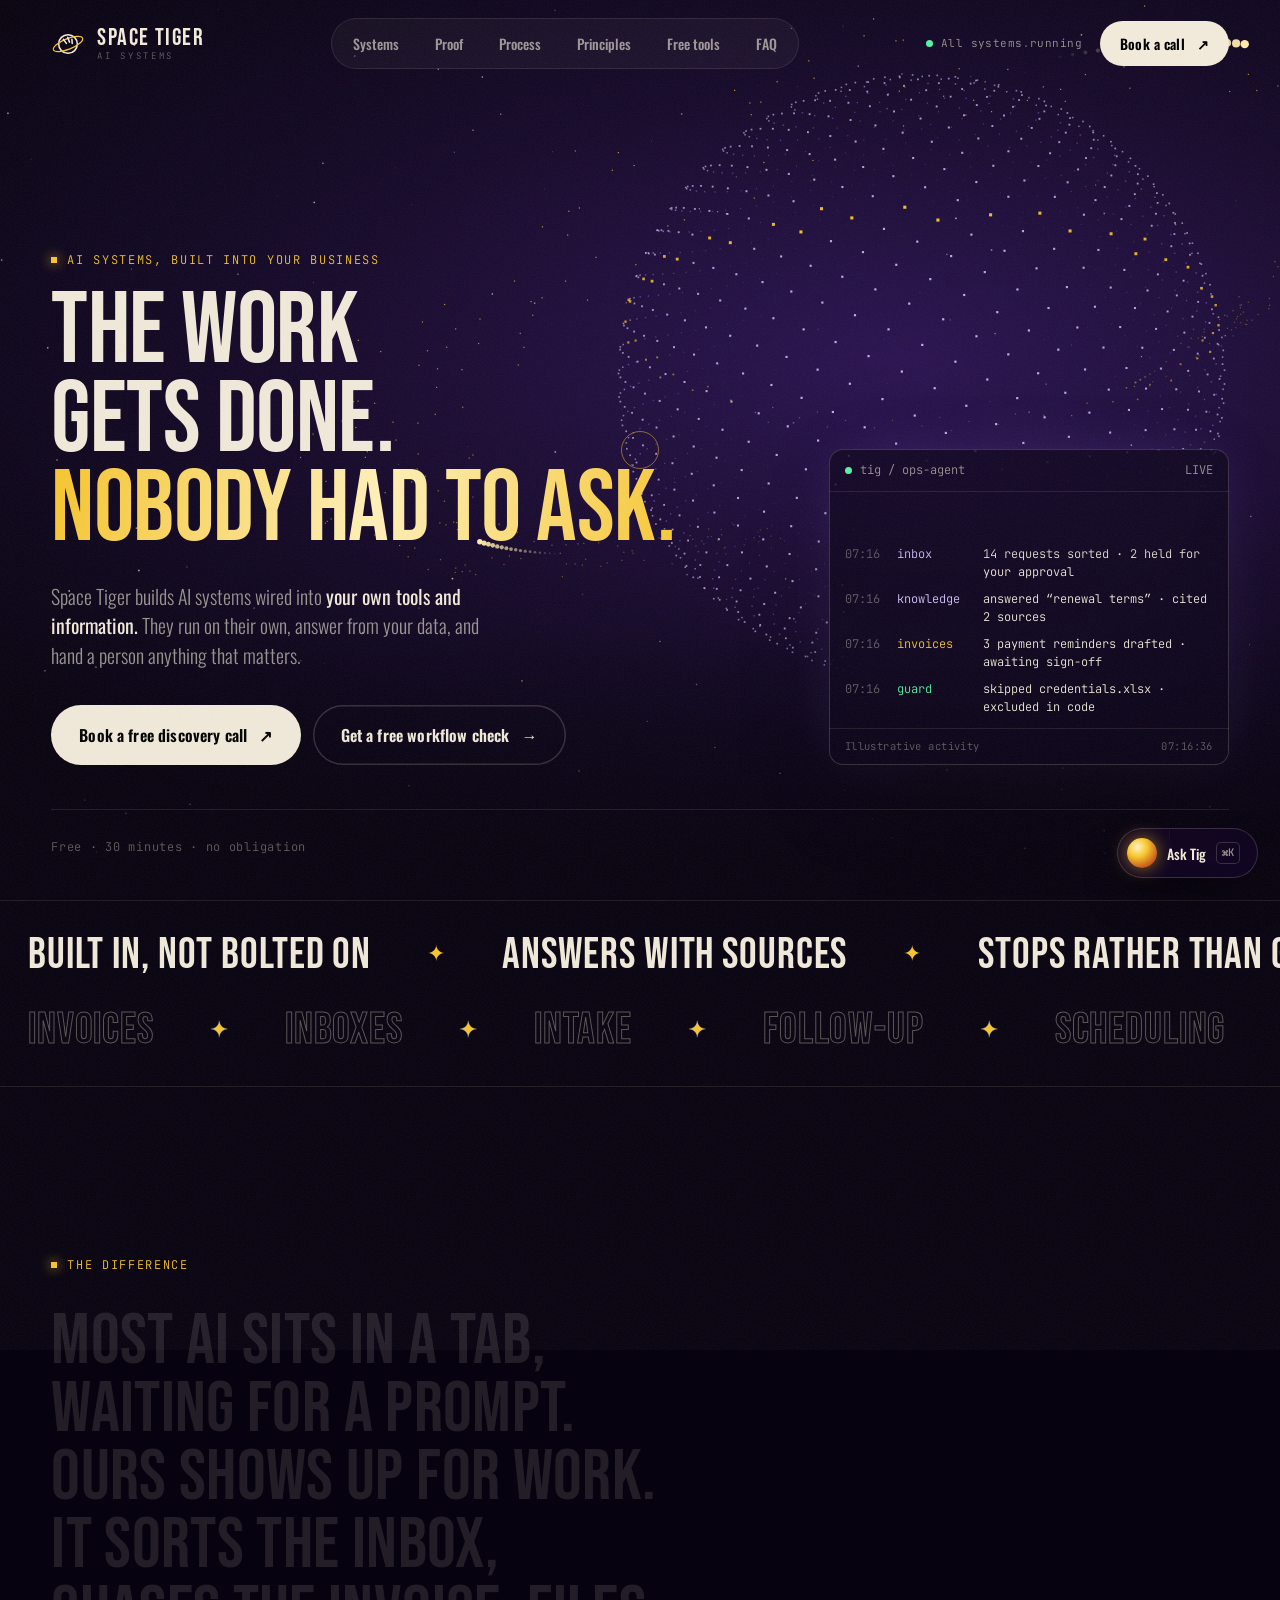
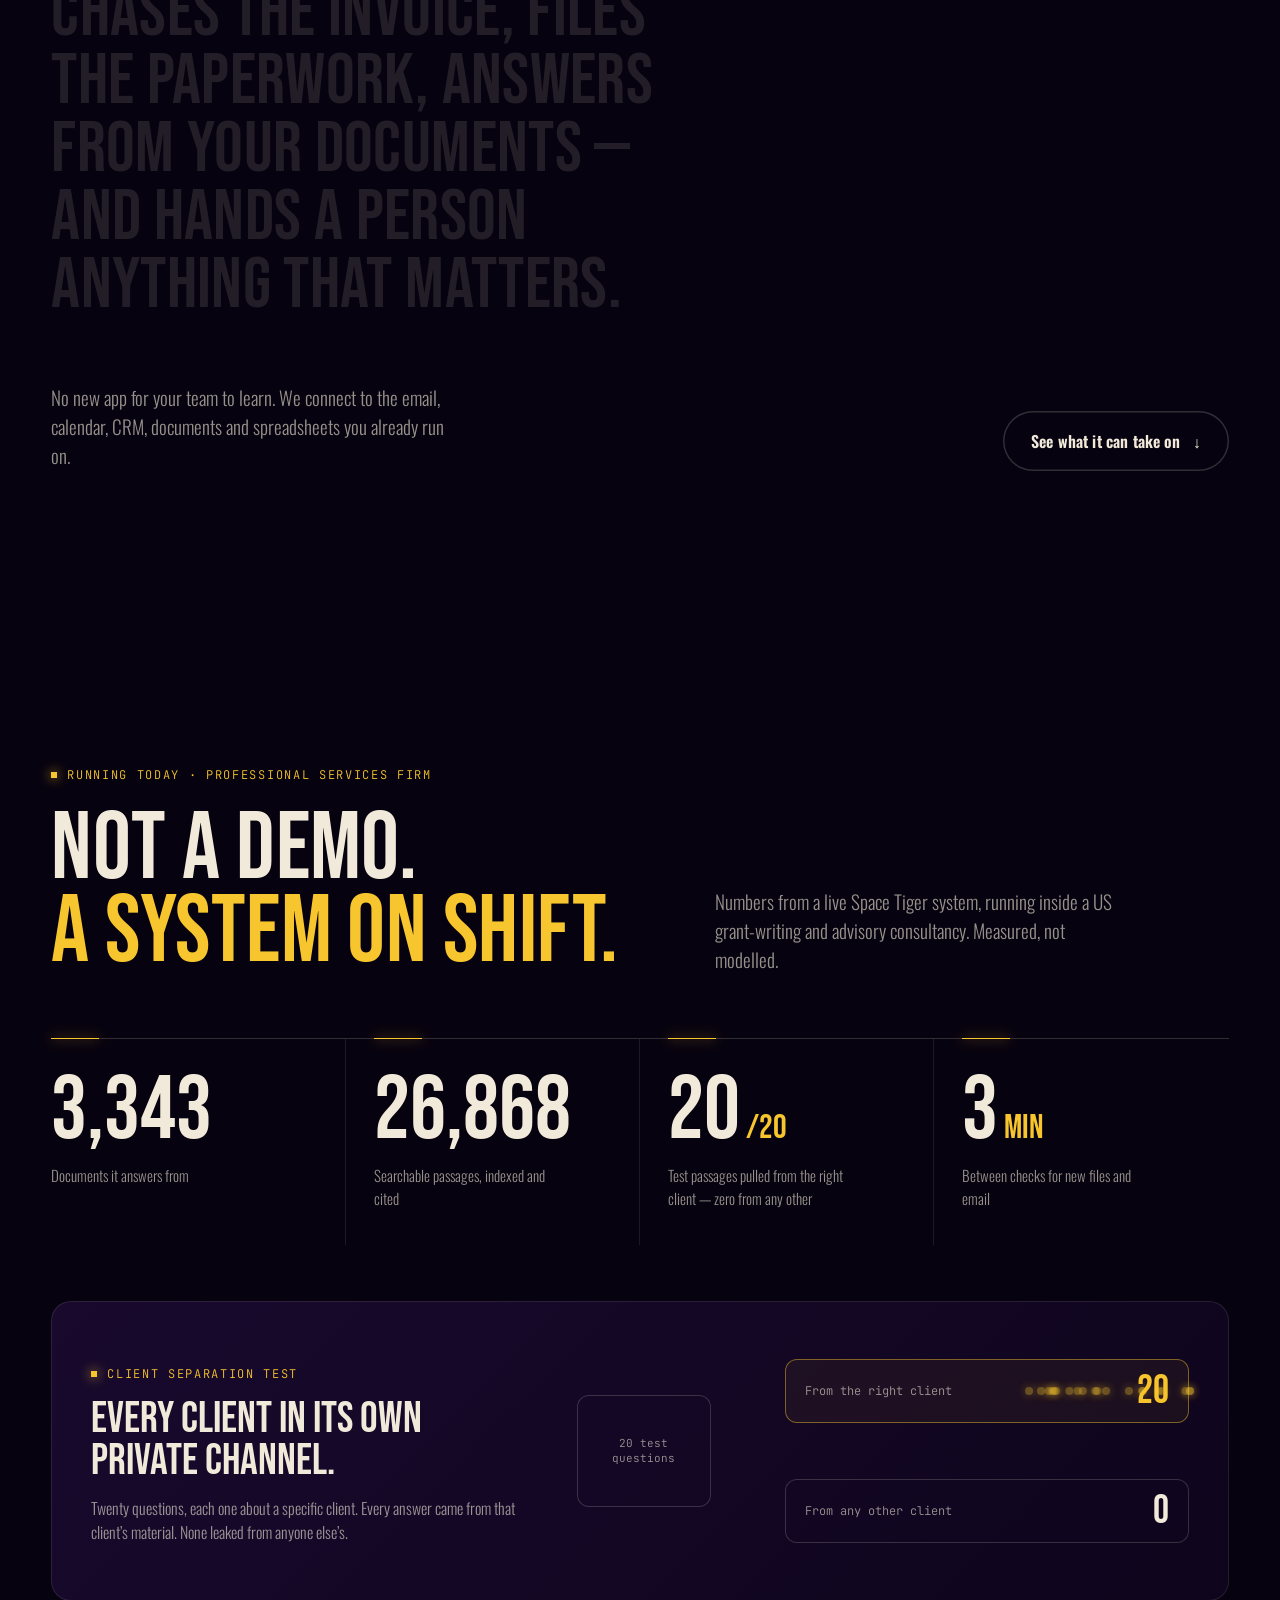
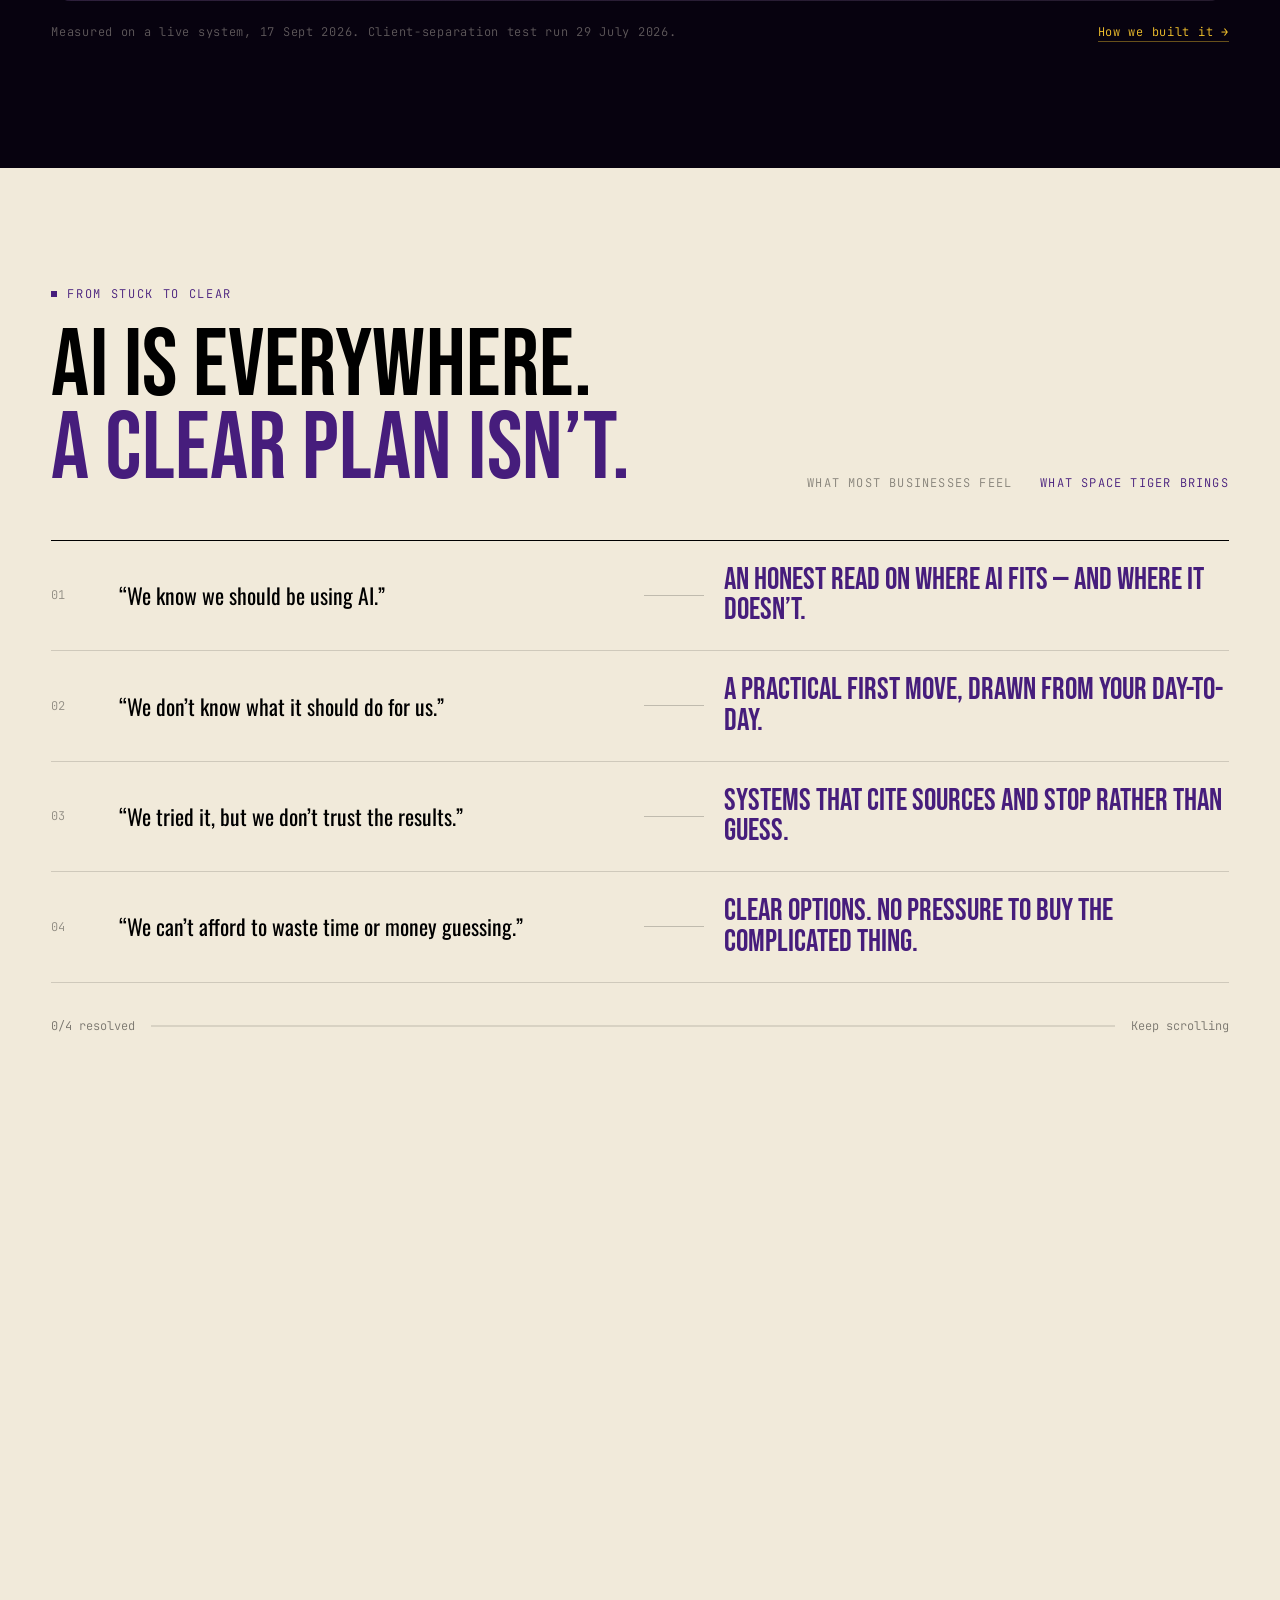
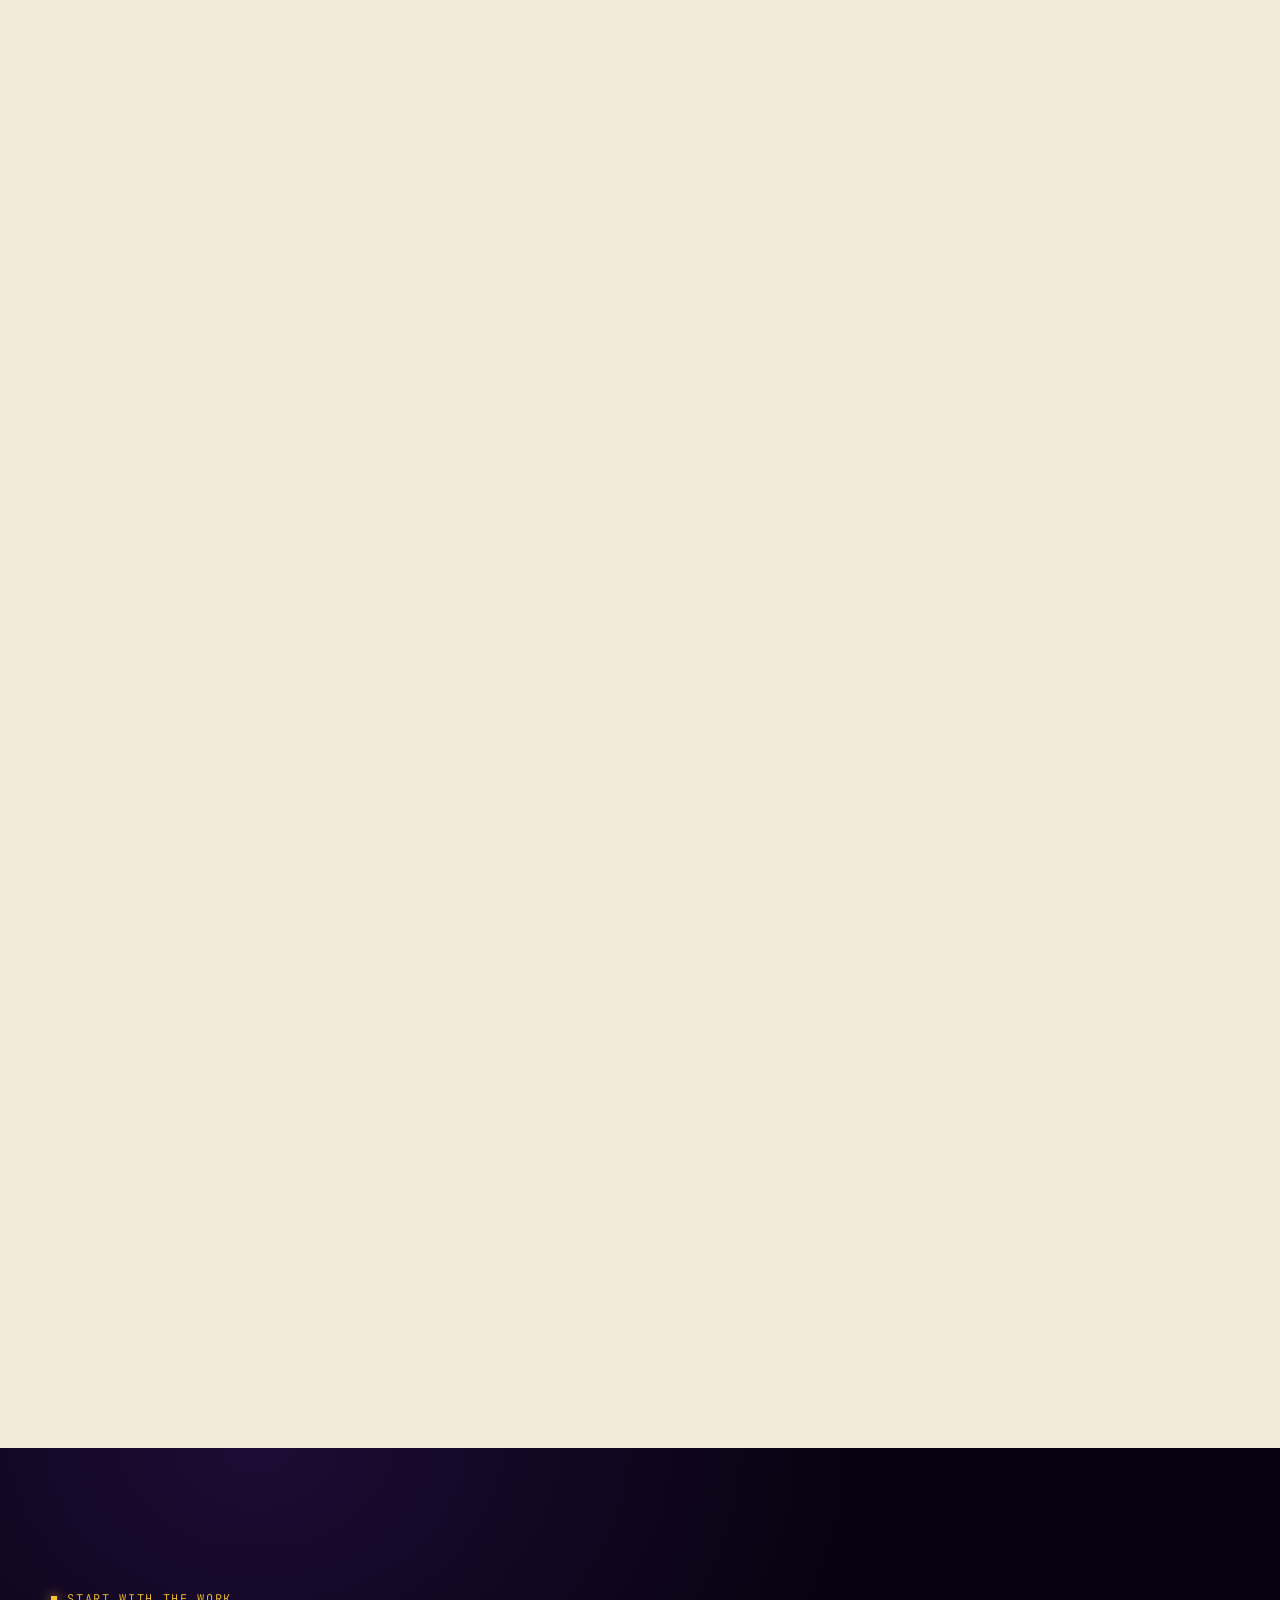
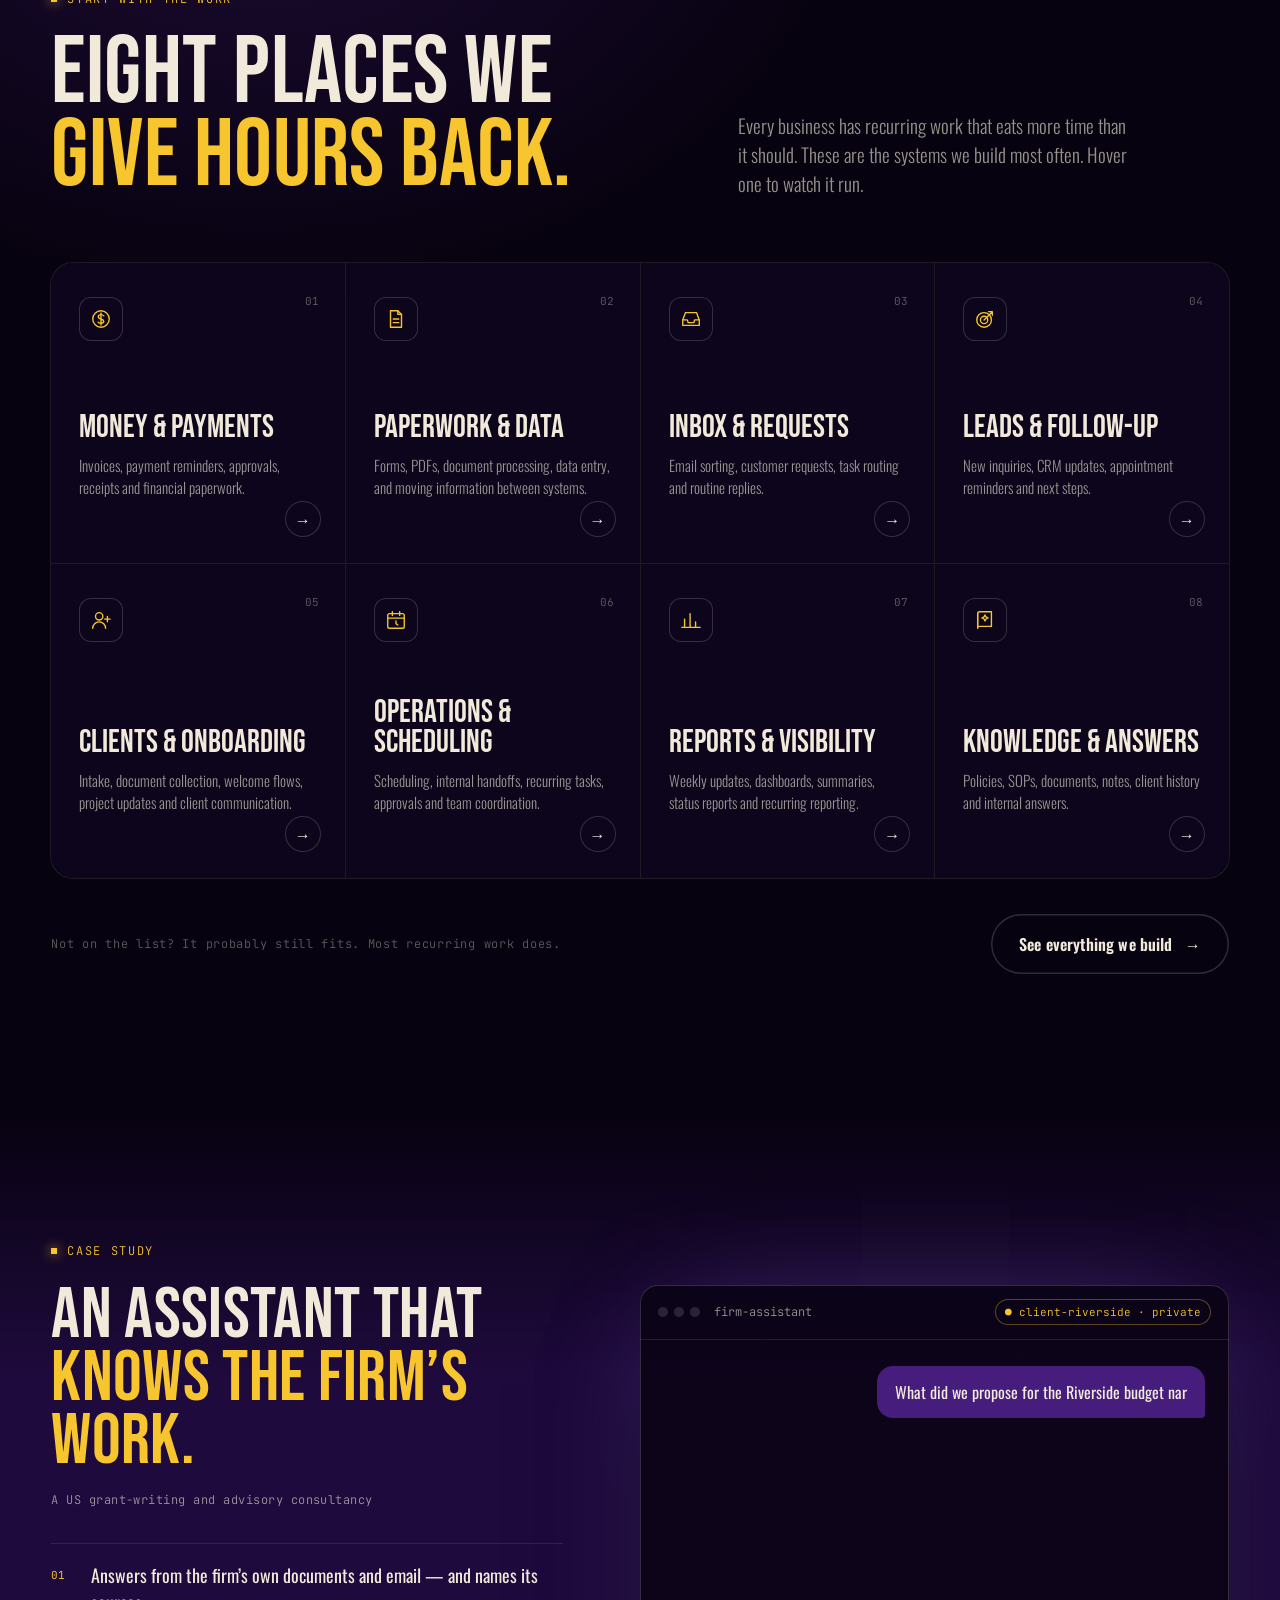
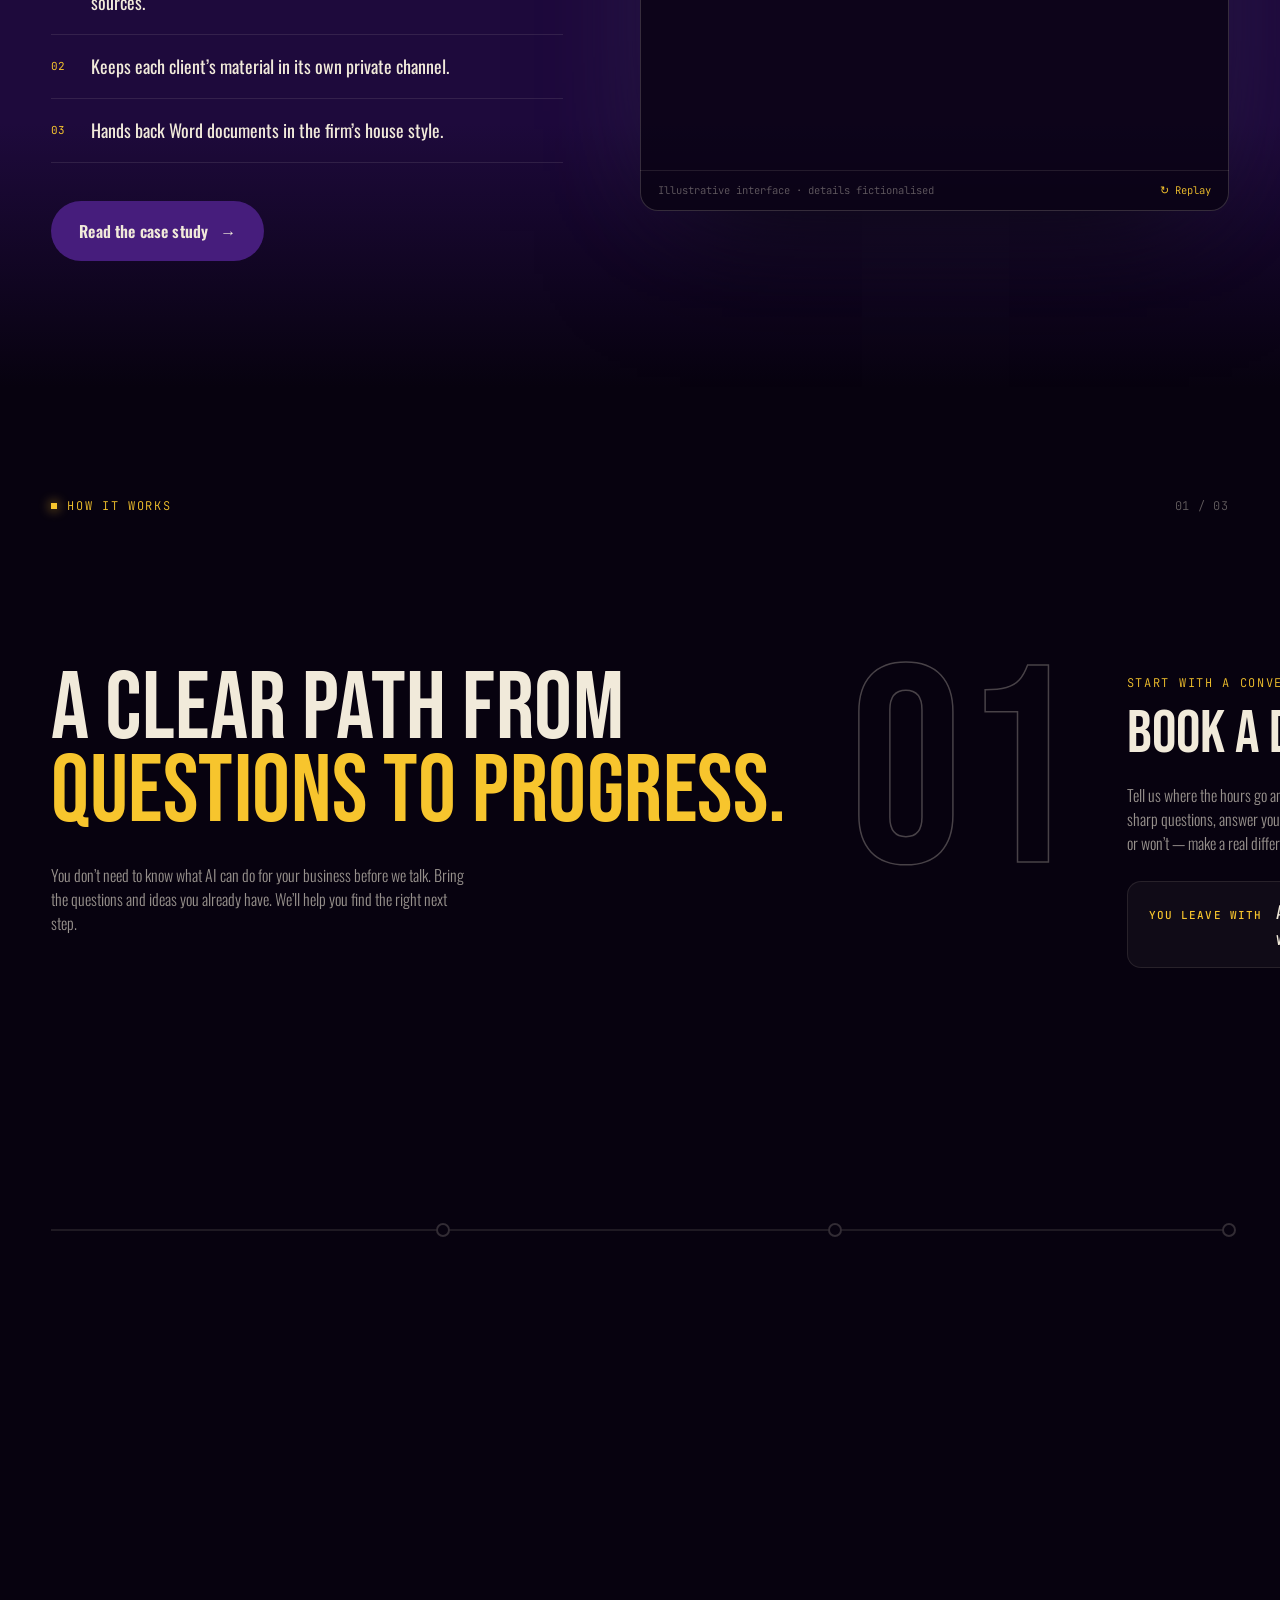
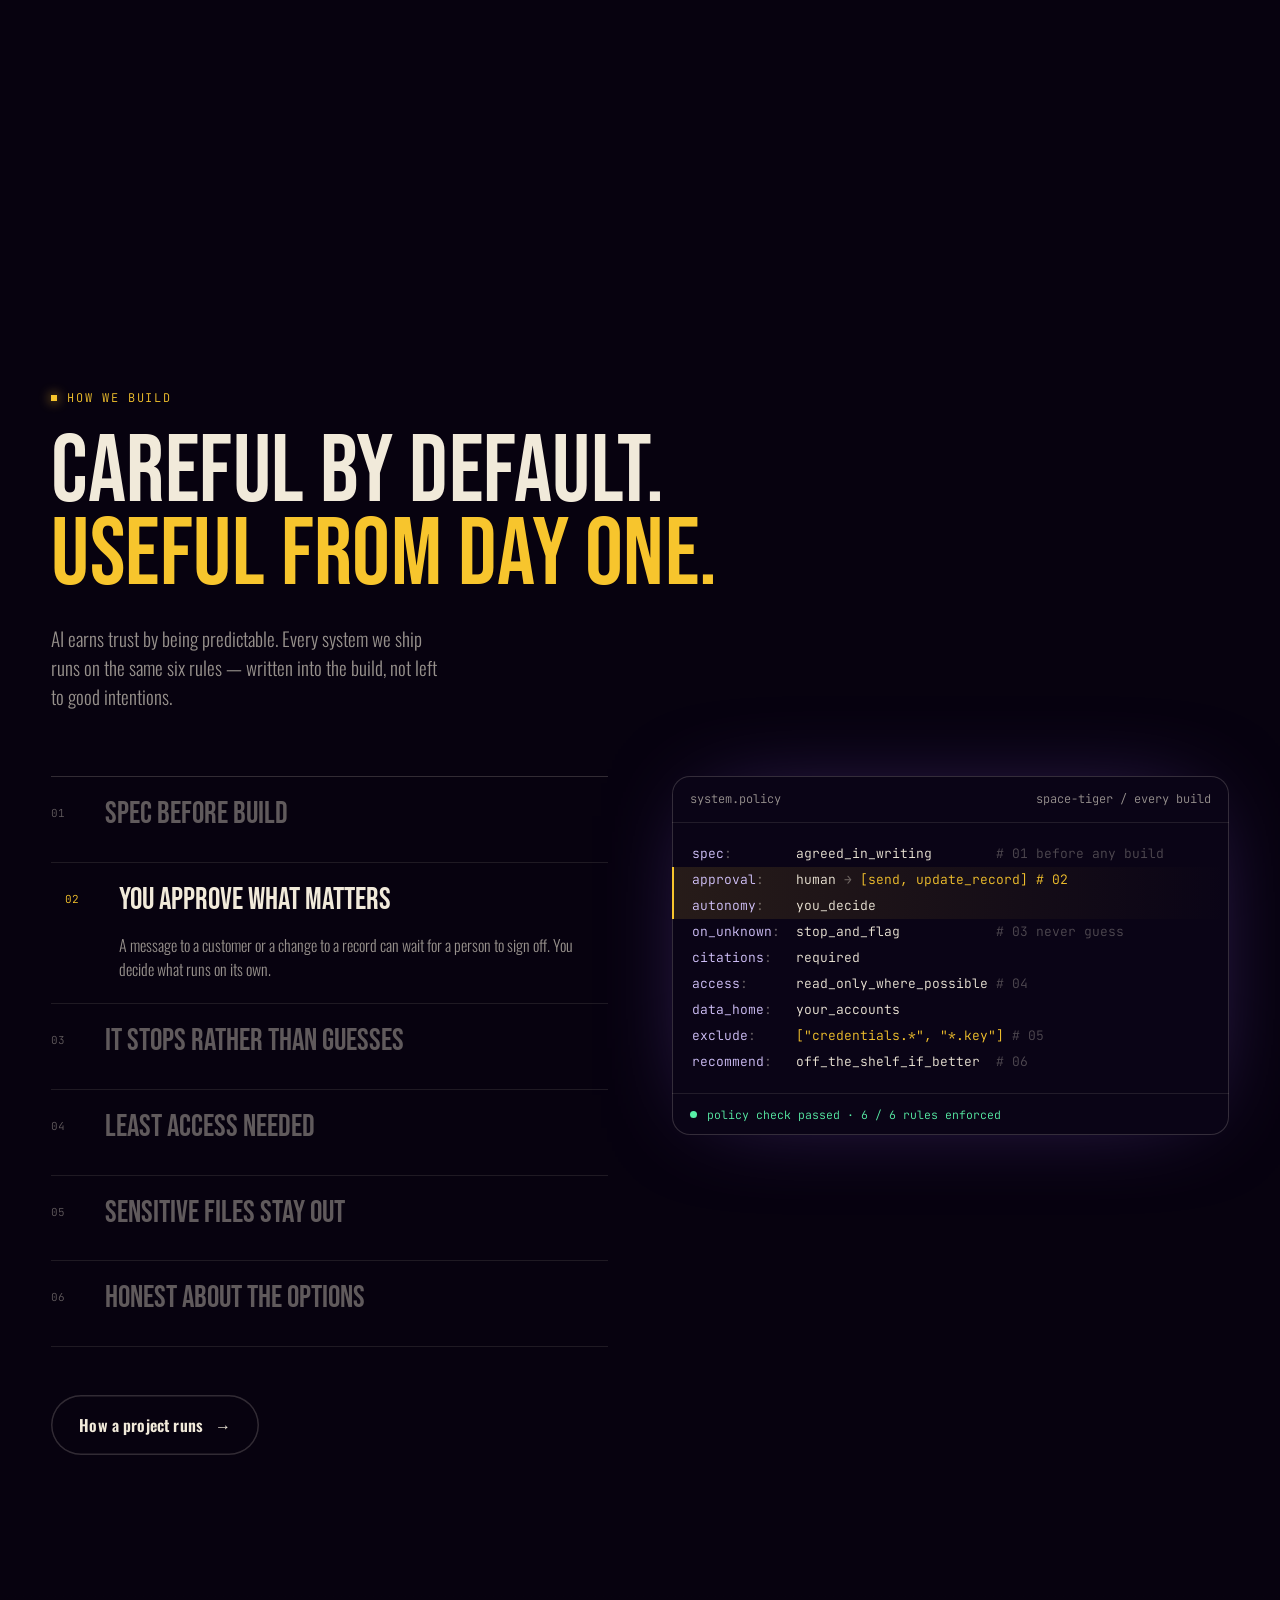
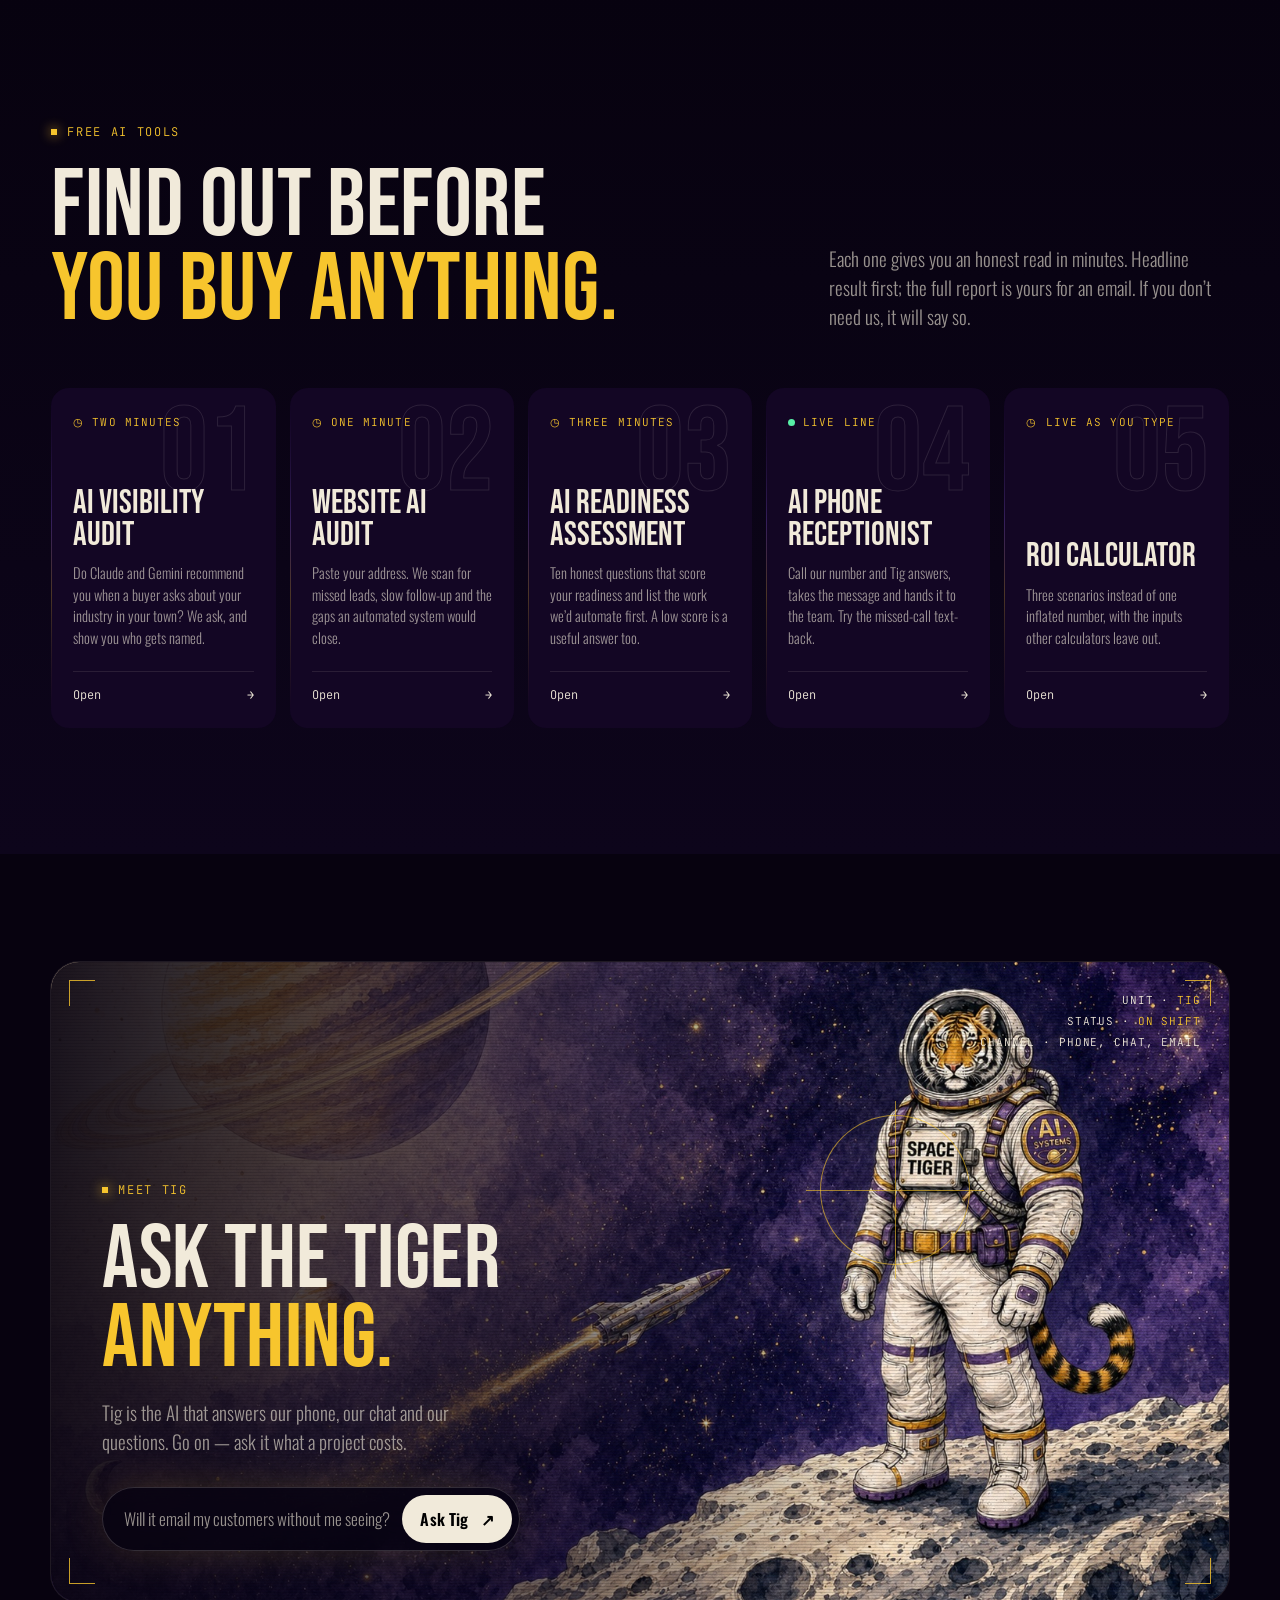
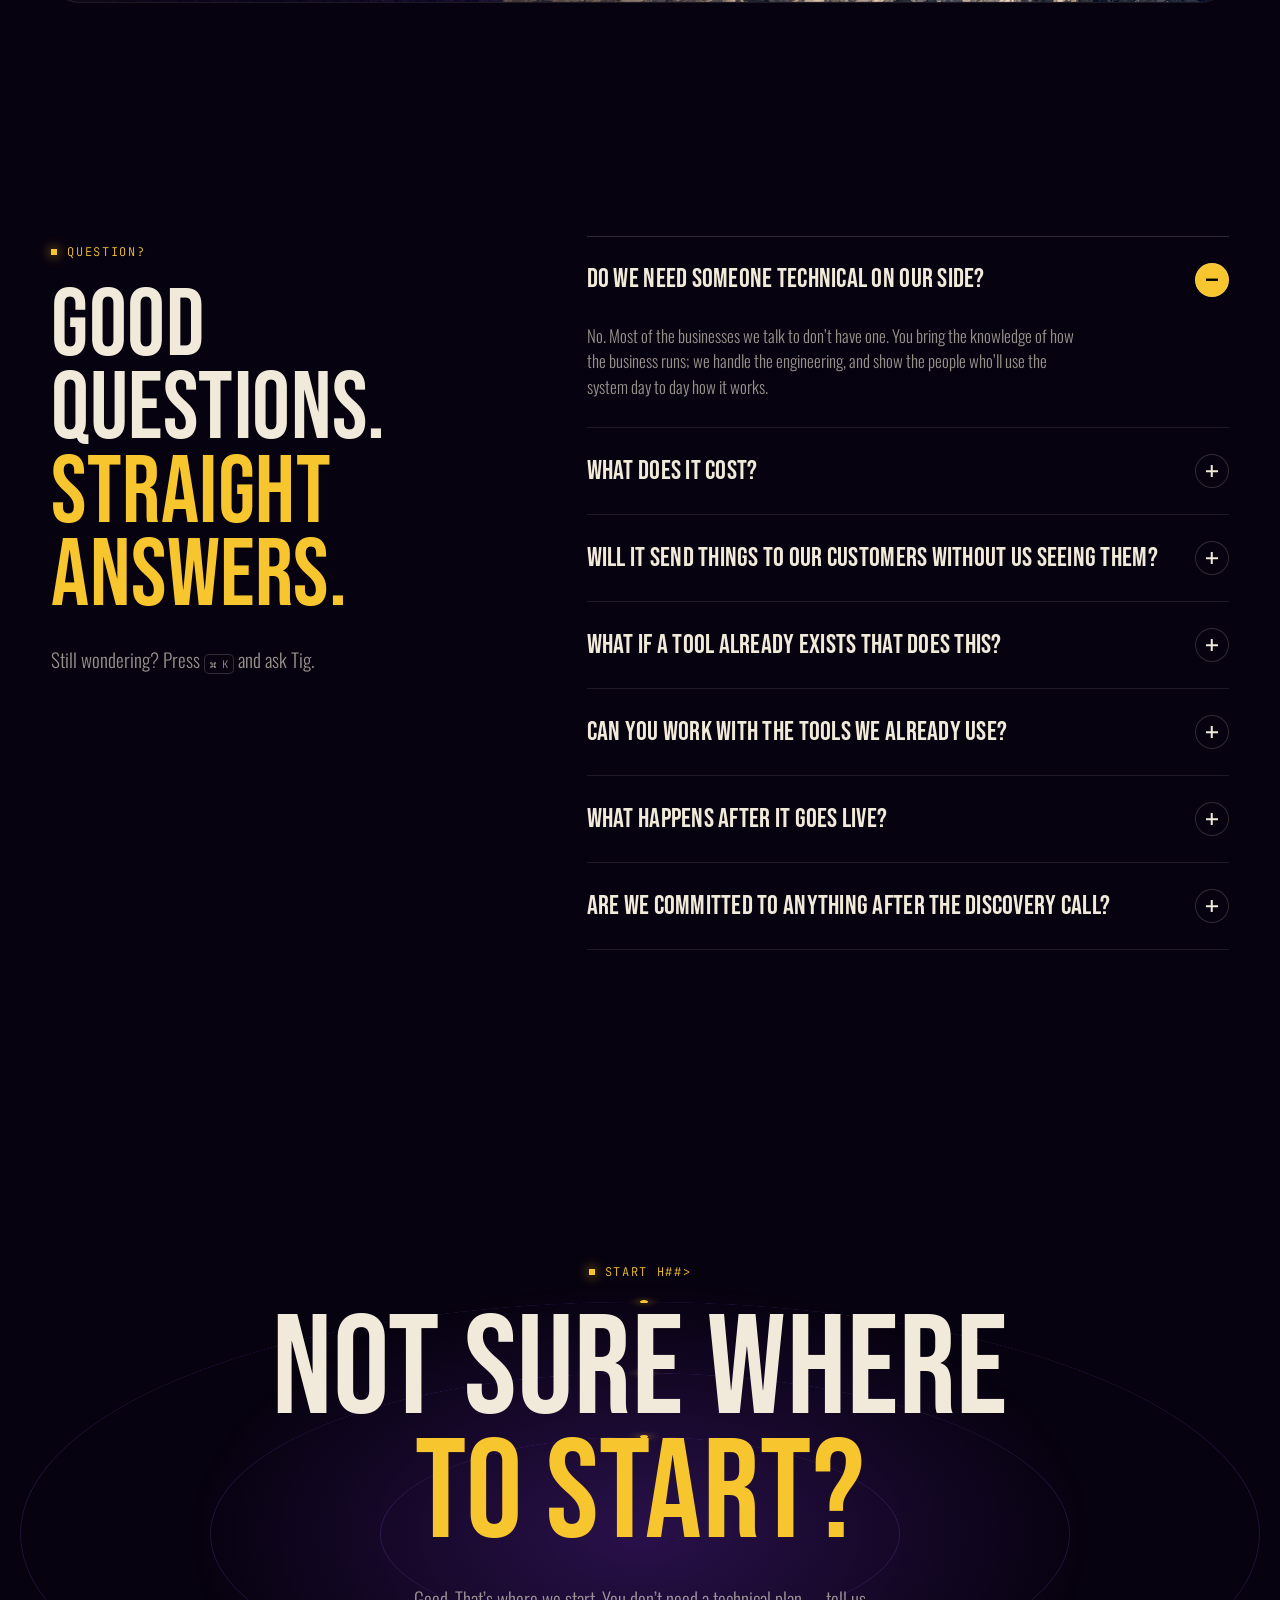
==== commit 2d394f40: "Swap Space Tiger redesign for the final version Replaces work/spacetiger-redesign with the Website R" ====
--- a/work/spacetiger-redesign/index.html
+++ b/work/spacetiger-redesign/index.html
@@ -4,1009 +4,1084 @@
 <meta charset="utf-8">
 <meta name="viewport" content="width=device-width, initial-scale=1">
 <title>Space Tiger AI Systems</title>
-<meta name="description" content="Space Tiger builds AI systems wired into your own tools and information — doing real work inside your business, with a person in the loop for anything that matters.">
+<meta name="description" content="Space Tiger builds AI systems wired into your own tools and information — running on their own, doing the work instead of waiting to be asked.">
 <link rel="preconnect" href="https://fonts.googleapis.com">
 <link rel="preconnect" href="https://fonts.gstatic.com" crossorigin>
-<link href="https://fonts.googleapis.com/css2?family=Bebas+Neue&family=Oswald:wght@300;400;500;600;700&family=JetBrains+Mono:wght@400;500;700&display=swap" rel="stylesheet">
+<link href="https://fonts.googleapis.com/css2?family=Bebas+Neue&family=Oswald:wght@300;400;500;600;700&family=JetBrains+Mono:wght@400;500&display=swap" rel="stylesheet">
 <style>
 :root{
-  --paper:#f1eada;
-  --ink:#000;
-  --purple:#461d7c;
-  --hero:#291244;
-  --void:#1e0a3c;
-  --card:#130624;
-  --abyss:#0a0314;
-  --gold:#f7c52d;
-  --violet:#9b6bff;
-  --violet-2:#c9a8ff;
-  --line:rgba(241,234,218,.10);
-  --line-2:rgba(241,234,218,.18);
-  --muted:rgba(241,234,218,.62);
+  --void:#07020f; --void-2:#0d051b; --hero:#291244; --deep:#1e0a3c; --card:#130624;
+  --purple:#461d7c; --violet:#9b6bff; --lilac:#d6c6ff;
+  --gold:#f7c52d; --paper:#f1eada; --ink:#000;
+  --text:#f1eada; --muted:rgba(241,234,218,.62); --dim:rgba(241,234,218,.38);
+  --line:rgba(241,234,218,.10); --line-2:rgba(241,234,218,.18);
   --display:"Bebas Neue",Impact,"Arial Narrow",sans-serif;
-  --body:"Oswald","Arial Narrow",system-ui,sans-serif;
+  --body:"Oswald","Arial Narrow",sans-serif;
   --mono:"JetBrains Mono",ui-monospace,Menlo,monospace;
-  --ease:cubic-bezier(.2,.8,.2,1);
+  --ease:cubic-bezier(.16,1,.3,1);
   --gutter:clamp(16px,4vw,56px);
 }
 *{box-sizing:border-box;margin:0;padding:0}
-html{scroll-behavior:smooth;-webkit-text-size-adjust:100%}
-body{background:var(--abyss);color:var(--paper);font-family:var(--body);font-weight:400;line-height:1.5;overflow-x:hidden;-webkit-font-smoothing:antialiased}
+html{scroll-behavior:smooth;overflow-x:clip}
+body{background:var(--void);color:var(--text);font-family:var(--body);font-weight:300;-webkit-font-smoothing:antialiased;overflow-x:clip;line-height:1.5}
 a{color:inherit;text-decoration:none}
 button{font:inherit;color:inherit;background:none;border:0;cursor:pointer}
+img{display:block;max-width:100%}
 ::selection{background:var(--gold);color:var(--ink)}
-img,svg,canvas{display:block}
-
-/* grain + cursor glow */
-.grain{position:fixed;inset:-50%;z-index:100;pointer-events:none;opacity:.06;background-image:url("data:image/svg+xml,%3Csvg xmlns='http://www.w3.org/2000/svg' width='160' height='160'%3E%3Cfilter id='n'%3E%3CfeTurbulence type='fractalNoise' baseFrequency='.9' numOctaves='3' stitchTiles='stitch'/%3E%3C/filter%3E%3Crect width='100%25' height='100%25' filter='url(%23n)'/%3E%3C/svg%3E");animation:grain 1.2s steps(6) infinite}
+.wrap{width:100%;max-width:1440px;margin:0 auto;padding:0 var(--gutter)}
+
+/* grain */
+body::after{content:"";position:fixed;inset:-50%;pointer-events:none;z-index:90;opacity:.07;
+  background-image:url("data:image/svg+xml,%3Csvg xmlns='http://www.w3.org/2000/svg' width='160' height='160'%3E%3Cfilter id='n'%3E%3CfeTurbulence type='fractalNoise' baseFrequency='.9' numOctaves='2' stitchTiles='stitch'/%3E%3C/filter%3E%3Crect width='100%25' height='100%25' filter='url(%23n)'/%3E%3C/svg%3E");
+  animation:grain 1.2s steps(6) infinite}
 @keyframes grain{0%{transform:translate(0,0)}20%{transform:translate(-3%,2%)}40%{transform:translate(2%,-3%)}60%{transform:translate(-2%,-1%)}80%{transform:translate(3%,3%)}100%{transform:translate(0,0)}}
-.cursor-glow{position:fixed;left:0;top:0;width:520px;height:520px;margin:-260px 0 0 -260px;border-radius:50%;pointer-events:none;z-index:1;background:radial-gradient(circle,rgba(155,107,255,.16),transparent 60%);transition:opacity .4s;mix-blend-mode:screen}
-@media (hover:none){.cursor-glow{display:none}}
-
-.wrap{width:100%;max-width:1360px;margin:0 auto;padding:0 var(--gutter);position:relative;z-index:2}
-section{position:relative}
 
 /* type */
-.eyebrow{font-family:var(--mono);font-size:12px;font-weight:500;letter-spacing:.18em;text-transform:uppercase;color:var(--violet-2);display:inline-flex;align-items:center;gap:10px}
-.eyebrow::before{content:"";width:8px;height:8px;border-radius:50%;background:var(--gold);box-shadow:0 0 12px var(--gold);animation:pulse 2.4s var(--ease) infinite}
-@keyframes pulse{0%,100%{opacity:1;transform:scale(1)}50%{opacity:.35;transform:scale(.7)}}
-h1,h2,h3{font-family:var(--display);font-weight:400;text-transform:uppercase;line-height:.9;letter-spacing:.005em}
-h2{font-size:clamp(48px,7.4vw,120px)}
-h3{font-size:clamp(24px,2.1vw,32px);line-height:1}
-.em{background:linear-gradient(100deg,var(--violet-2) 0%,var(--gold) 45%,var(--violet-2) 90%);background-size:220% 100%;-webkit-background-clip:text;background-clip:text;color:transparent;animation:shimmer 7s linear infinite}
-@keyframes shimmer{to{background-position:-220% 0}}
-.lede{font-size:clamp(17px,1.35vw,21px);font-weight:300;color:var(--muted);max-width:56ch;line-height:1.55}
-.lede strong{color:var(--paper);font-weight:500}
-.mono{font-family:var(--mono)}
+.eyebrow{font-family:var(--mono);font-size:12px;letter-spacing:.14em;text-transform:uppercase;color:var(--gold);display:inline-flex;align-items:center;gap:10px}
+.eyebrow::before{content:"";width:6px;height:6px;background:var(--gold);box-shadow:0 0 12px var(--gold)}
+.eyebrow.ink{color:var(--purple)} .eyebrow.ink::before{background:var(--purple);box-shadow:none}
+.h2{font-family:var(--display);font-weight:400;text-transform:uppercase;font-size:clamp(52px,7.4vw,124px);line-height:.88;letter-spacing:.005em}
+.h2 em{font-style:normal;color:var(--gold)}
+.lede{font-size:clamp(18px,1.5vw,22px);color:var(--muted);max-width:40ch;font-weight:300}
 
 /* buttons */
-.btn{--bx:0px;--by:0px;position:relative;display:inline-flex;align-items:center;gap:12px;padding:17px 30px;border-radius:99px;font-family:var(--body);font-weight:600;font-size:16px;letter-spacing:.01em;border:1px solid var(--purple);transform:translate(var(--bx),var(--by));transition:transform .35s var(--ease),background .3s,border-color .3s,box-shadow .3s;will-change:transform;white-space:nowrap}
-.btn .arr{display:inline-block;transition:transform .35s var(--ease)}
-.btn:hover .arr{transform:translate(3px,-3px)}
-.btn.in:hover .arr{transform:translateX(4px)}
-.btn-primary{background:var(--purple);color:var(--paper);box-shadow:0 0 0 0 rgba(155,107,255,.0),inset 0 1px 0 rgba(255,255,255,.12)}
-.btn-primary::after{content:"";position:absolute;inset:-1px;border-radius:inherit;padding:1px;background:conic-gradient(from var(--a,0deg),transparent 0 70%,var(--gold) 80%,var(--violet-2) 90%,transparent);-webkit-mask:linear-gradient(#000 0 0) content-box,linear-gradient(#000 0 0);-webkit-mask-composite:xor;mask-composite:exclude;animation:spin 3.5s linear infinite;pointer-events:none}
-@property --a{syntax:"<angle>";inherits:false;initial-value:0deg}
-@keyframes spin{to{--a:360deg}}
-.btn-primary:hover{box-shadow:0 10px 50px -8px rgba(155,107,255,.65);background:#5a27a0}
-.btn-ghost{border:2px solid rgba(155,107,255,.55);color:var(--paper);background:rgba(70,29,124,.12);backdrop-filter:blur(10px)}
-.btn-ghost:hover{border-color:var(--violet-2);background:rgba(70,29,124,.35)}
-.paper .btn-ghost{color:var(--purple);border-color:var(--purple);background:transparent}
-.paper .btn-ghost:hover{background:rgba(70,29,124,.08)}
-.btn-row{display:flex;flex-wrap:wrap;gap:14px;align-items:center}
-.fineprint{font-family:var(--mono);font-size:11px;letter-spacing:.14em;text-transform:uppercase;color:rgba(241,234,218,.45);margin-top:18px}
-
-/* nav */
-.nav{position:fixed;top:14px;left:50%;transform:translateX(-50%);z-index:60;width:calc(100% - 28px);max-width:1320px;display:flex;align-items:center;justify-content:space-between;gap:20px;padding:10px 10px 10px 22px;border-radius:99px;background:rgba(15,5,30,.55);border:1px solid var(--line);backdrop-filter:blur(18px) saturate(1.4);-webkit-backdrop-filter:blur(18px) saturate(1.4);transition:background .4s,border-color .4s}
-.nav.scrolled{background:rgba(10,3,20,.82);border-color:var(--line-2)}
-.logo{display:flex;align-items:center;gap:12px;font-family:var(--display);font-size:25px;letter-spacing:.04em;line-height:1}
-.logo small{display:block;font-family:var(--mono);font-size:8.5px;letter-spacing:.32em;color:var(--muted);margin-top:3px}
-.logo-mark{width:34px;height:34px;position:relative}
-.nav-links{display:flex;gap:30px;font-weight:500;font-size:15px}
-.nav-links a{position:relative;color:rgba(241,234,218,.78);transition:color .25s}
-.nav-links a:hover{color:var(--paper)}
-.nav-links a::after{content:"";position:absolute;left:0;right:0;bottom:-6px;height:1px;background:var(--gold);transform:scaleX(0);transform-origin:right;transition:transform .35s var(--ease)}
-.nav-links a:hover::after{transform:scaleX(1);transform-origin:left}
-.nav .btn{padding:12px 22px;font-size:14px}
-.nav-status{display:flex;align-items:center;gap:8px;font-family:var(--mono);font-size:11px;letter-spacing:.1em;color:var(--muted);text-transform:uppercase}
-.nav-status i{width:7px;height:7px;border-radius:50%;background:#47e6a0;box-shadow:0 0 10px #47e6a0}
+.btn{--bg:var(--paper);--fg:var(--ink);position:relative;display:inline-flex;align-items:center;gap:12px;padding:18px 28px;border-radius:99px;background:var(--bg);color:var(--fg);font-weight:600;font-size:16px;letter-spacing:.01em;overflow:hidden;isolation:isolate;transition:transform .5s var(--ease)}
+.btn::before{content:"";position:absolute;inset:0;background:var(--gold);transform:translateY(101%);border-radius:inherit;transition:transform .55s var(--ease);z-index:-1}
+.btn:hover::before{transform:translateY(0)}
+.btn .arr{display:inline-block;transition:transform .5s var(--ease)}
+.btn:hover .arr{transform:translate(3px,-3px) rotate(0deg)}
+.btn.ghost{--bg:transparent;--fg:var(--text);box-shadow:inset 0 0 0 1.5px var(--line-2)}
+.btn.ghost::before{background:var(--purple)}
+.btn.ghost:hover{box-shadow:inset 0 0 0 1.5px var(--violet)}
+.btn.purple{--bg:var(--purple);--fg:var(--paper)}
+.btn.purple:hover{--fg:var(--ink)}
+.fine{font-family:var(--mono);font-size:12px;color:var(--dim);letter-spacing:.06em}
+
+/* ---------- boot ---------- */
+#boot{position:fixed;inset:0;z-index:200;background:var(--void);display:grid;place-items:center;transition:clip-path 1s var(--ease);clip-path:inset(0 0 0 0)}
+#boot.done{clip-path:inset(0 0 100% 0)}
+.boot-inner{width:min(420px,84vw);font-family:var(--mono);font-size:12px;color:var(--muted)}
+.boot-log div{opacity:0;transform:translateY(4px);animation:bootIn .3s forwards}
+.boot-log div b{color:var(--gold);font-weight:500}
+@keyframes bootIn{to{opacity:1;transform:none}}
+.boot-bar{height:1px;background:var(--line);margin:18px 0 10px;overflow:hidden}
+.boot-bar i{display:block;height:100%;width:0;background:var(--gold);box-shadow:0 0 12px var(--gold)}
+.boot-row{display:flex;justify-content:space-between;color:var(--dim)}
+
+/* ---------- cursor ---------- */
+.cur,.cur-ring{position:fixed;top:0;left:0;pointer-events:none;z-index:150;border-radius:50%;transform:translate(-50%,-50%)}
+.cur{width:6px;height:6px;background:var(--gold)}
+.cur-ring{width:38px;height:38px;border:1px solid rgba(247,197,45,.5);transition:width .35s var(--ease),height .35s var(--ease),background .35s,border-color .35s}
+.cur-ring.hover{width:72px;height:72px;background:rgba(247,197,45,.08);border-color:rgba(247,197,45,.9)}
+@media (pointer:coarse){.cur,.cur-ring{display:none}}
+
+/* ---------- nav ---------- */
+.nav{position:fixed;top:0;left:0;right:0;z-index:100;padding:18px var(--gutter);display:flex;align-items:center;justify-content:space-between;gap:24px;transition:background .4s,backdrop-filter .4s,padding .4s}
+.nav.scrolled{background:rgba(7,2,15,.62);backdrop-filter:blur(18px) saturate(1.4);-webkit-backdrop-filter:blur(18px) saturate(1.4);padding-top:12px;padding-bottom:12px;border-bottom:1px solid var(--line)}
+.brand{display:flex;align-items:center;gap:12px}
+.brand svg{width:34px;height:34px;color:var(--paper)}
+.brand-word{font-family:var(--display);font-size:24px;letter-spacing:.06em;line-height:1}
+.brand-word small{display:block;font-family:var(--mono);font-size:9px;letter-spacing:.3em;color:var(--dim);margin-top:2px}
+.nav-links{display:flex;gap:4px;padding:6px;border-radius:99px;background:rgba(241,234,218,.04);box-shadow:inset 0 0 0 1px var(--line)}
+.nav-links a{padding:9px 16px;border-radius:99px;font-size:14px;font-weight:500;color:var(--muted);transition:color .3s,background .3s}
+.nav-links a:hover{color:var(--paper);background:rgba(241,234,218,.07)}
 .nav-right{display:flex;align-items:center;gap:18px}
-.burger{display:none;width:44px;height:44px;border-radius:50%;border:1px solid var(--line-2);align-items:center;justify-content:center}
-.burger span{width:16px;height:1.5px;background:var(--paper);position:relative;display:block}
-.burger span::before,.burger span::after{content:"";position:absolute;left:0;width:16px;height:1.5px;background:var(--paper)}
-.burger span::before{top:-5px}.burger span::after{top:5px}
-@media (max-width:1060px){.nav-links,.nav-status{display:none}.burger{display:flex}}
-@media (max-width:560px){.nav .btn{display:none}}
-.mobile-menu{position:fixed;inset:0;z-index:55;background:rgba(10,3,20,.96);backdrop-filter:blur(20px);display:flex;flex-direction:column;justify-content:center;padding:0 28px;gap:10px;opacity:0;pointer-events:none;transition:opacity .4s}
-.mobile-menu.open{opacity:1;pointer-events:auto}
-.mobile-menu a{font-family:var(--display);font-size:56px;line-height:1}
-
-/* hero */
-.hero{min-height:100svh;display:flex;align-items:center;padding:130px 0 70px;overflow:hidden;background:radial-gradient(120% 90% at 75% 40%,#2c1052 0%,#150628 45%,var(--abyss) 80%)}
-.hero::before{content:"";position:absolute;inset:0;background-image:linear-gradient(var(--line) 1px,transparent 1px),linear-gradient(90deg,var(--line) 1px,transparent 1px);background-size:72px 72px;mask-image:radial-gradient(ellipse 70% 60% at 60% 50%,#000 20%,transparent 75%);-webkit-mask-image:radial-gradient(ellipse 70% 60% at 60% 50%,#000 20%,transparent 75%);opacity:.55}
-#orb{position:absolute;right:-6%;top:50%;transform:translateY(-50%);width:min(980px,95vw);height:min(980px,95vw);z-index:1;pointer-events:none}
-.hero-grid{display:grid;grid-template-columns:1.15fr .85fr;gap:40px;align-items:end;width:100%}
-.hero h1{font-size:clamp(64px,10.4vw,172px);line-height:.84;margin:26px 0 30px;max-width:10ch}
-.hero h1 .line{display:block;overflow:hidden}
-.hero h1 .line>span{display:inline-block;transform:translateY(105%);animation:rise 1.1s var(--ease) forwards}
-.hero h1 .line:nth-child(2)>span{animation-delay:.08s}.hero h1 .line:nth-child(3)>span{animation-delay:.16s}.hero h1 .line:nth-child(4)>span{animation-delay:.24s}
-@keyframes rise{to{transform:none}}
-.hero .lede{margin-bottom:36px;opacity:0;animation:fade 1s .5s var(--ease) forwards}
-.hero .btn-row,.hero .fineprint{opacity:0;animation:fade 1s .7s var(--ease) forwards}
-@keyframes fade{from{opacity:0;transform:translateY(16px)}to{opacity:1;transform:none}}
+.status{font-family:var(--mono);font-size:11px;color:var(--muted);display:flex;align-items:center;gap:8px;letter-spacing:.04em}
+.pulse{width:7px;height:7px;border-radius:50%;background:#58f0a7;box-shadow:0 0 0 0 rgba(88,240,167,.6);animation:pulse 2s infinite}
+@keyframes pulse{70%{box-shadow:0 0 0 9px rgba(88,240,167,0)}100%{box-shadow:0 0 0 0 rgba(88,240,167,0)}}
+.nav .btn{padding:12px 20px;font-size:14px}
+@media (max-width:1080px){.nav-links,.status{display:none}}
+
+/* ---------- hero ---------- */
+.hero{position:relative;min-height:100svh;display:flex;flex-direction:column;justify-content:flex-end;padding:120px 0 36px;overflow:hidden;
+  background:radial-gradient(120% 80% at 70% 40%,#2a1250 0%,#140828 40%,var(--void) 75%)}
+#field{position:absolute;inset:0;width:100%;height:100%}
+.hero::after{content:"";position:absolute;left:0;right:0;bottom:0;height:30%;background:linear-gradient(transparent,var(--void));pointer-events:none}
+.hero-grid{position:relative;z-index:2;display:grid;grid-template-columns:1fr auto;align-items:end;gap:48px}
+.hero h1{font-family:var(--display);font-weight:400;text-transform:uppercase;font-size:clamp(60px,7.9vw,164px);line-height:.86;letter-spacing:-.005em;margin:20px 0 26px}
+.hero h1 .line:last-child>span{white-space:nowrap}
+@media (max-width:600px){.hero h1 .line:last-child>span{white-space:normal}}
+.line{display:block;overflow:hidden;padding-bottom:.02em}
+.line>span{display:block;transform:translateY(105%);transition:transform 1.3s var(--ease)}
+.ready .line>span{transform:none}
+.ready .line:nth-child(2)>span{transition-delay:.09s}
+.ready .line:nth-child(3)>span{transition-delay:.18s}
+.shine{background:linear-gradient(100deg,var(--gold) 0%,#fff1b8 18%,var(--gold) 36%,#ff9f5a 60%,var(--gold) 100%);background-size:250% 100%;-webkit-background-clip:text;background-clip:text;color:transparent;animation:shine 7s linear infinite}
+@keyframes shine{to{background-position:-250% 0}}
+.hero-sub{font-size:clamp(18px,1.55vw,23px);color:var(--muted);max-width:44ch;font-weight:300}
+.hero-sub strong{color:var(--paper);font-weight:400}
+.hero-ctas{display:flex;flex-wrap:wrap;gap:12px;align-items:center;margin-top:34px}
+.hero-meta{display:flex;justify-content:space-between;align-items:center;margin-top:44px;padding-top:20px;border-top:1px solid var(--line);position:relative;z-index:2}
+.scrollcue{display:flex;align-items:center;gap:12px}
+.scrollcue i{width:1px;height:34px;background:linear-gradient(var(--gold),transparent);animation:cue 2.2s var(--ease) infinite;transform-origin:top}
+@keyframes cue{0%{transform:scaleY(0)}50%{transform:scaleY(1)}100%{transform:scaleY(1);opacity:0}}
+.fade-up{opacity:0;transform:translateY(24px);transition:opacity 1.2s var(--ease),transform 1.2s var(--ease)}
+.ready .fade-up{opacity:1;transform:none}
+.ready .d1{transition-delay:.35s}.ready .d2{transition-delay:.5s}.ready .d3{transition-delay:.7s}.ready .d4{transition-delay:.9s}
 
 /* console */
-.console{position:relative;border:1px solid var(--line-2);background:linear-gradient(180deg,rgba(30,10,60,.72),rgba(12,4,26,.82));backdrop-filter:blur(16px);-webkit-backdrop-filter:blur(16px);font-family:var(--mono);font-size:12.5px;opacity:0;animation:fade 1.1s .9s var(--ease) forwards;box-shadow:0 40px 120px -30px rgba(70,29,124,.8)}
-.console-head{display:flex;justify-content:space-between;align-items:center;padding:12px 16px;border-bottom:1px solid var(--line);color:var(--muted);font-size:11px;letter-spacing:.12em;text-transform:uppercase}
-.console-head b{color:var(--paper);font-weight:500}
-.live{display:inline-flex;align-items:center;gap:7px;color:#47e6a0}
-.live::before{content:"";width:6px;height:6px;border-radius:50%;background:currentColor;animation:pulse 1.4s infinite}
-.console-body{height:268px;overflow:hidden;padding:14px 16px;display:flex;flex-direction:column;justify-content:flex-end;gap:8px;mask-image:linear-gradient(transparent,#000 30%);-webkit-mask-image:linear-gradient(transparent,#000 30%)}
-.log{display:grid;grid-template-columns:62px 88px 1fr;gap:10px;line-height:1.45;animation:logIn .5s var(--ease)}
-@keyframes logIn{from{opacity:0;transform:translateY(8px);filter:blur(4px)}to{opacity:1;transform:none;filter:none}}
-.log .t{color:rgba(241,234,218,.38)}
-.log .k{text-transform:uppercase;letter-spacing:.06em}
-.log .m{color:rgba(241,234,218,.86)}
-.k-inbox{color:var(--violet-2)}.k-docs{color:#7fd4ff}.k-approve{color:var(--gold)}.k-crm{color:#47e6a0}.k-report{color:#ff9bd2}
-.console-foot{border-top:1px solid var(--line);padding:10px 16px;display:flex;justify-content:space-between;color:rgba(241,234,218,.4);font-size:10.5px;letter-spacing:.1em;text-transform:uppercase}
+.console{width:400px;border-radius:14px;background:rgba(13,5,27,.66);backdrop-filter:blur(22px);-webkit-backdrop-filter:blur(22px);box-shadow:inset 0 0 0 1px var(--line-2),0 40px 80px -30px rgba(0,0,0,.8),0 0 60px -20px rgba(155,107,255,.35);overflow:hidden;font-family:var(--mono);font-size:12px}
+.console-head{display:flex;align-items:center;justify-content:space-between;padding:12px 16px;border-bottom:1px solid var(--line);color:var(--muted)}
+.console-head span{display:flex;align-items:center;gap:8px}
+.console-body{height:236px;padding:12px 16px;display:flex;flex-direction:column;justify-content:flex-end;gap:9px;overflow:hidden;mask-image:linear-gradient(transparent,#000 28%)}
+.log{display:grid;grid-template-columns:44px 78px 1fr;gap:8px;color:var(--muted);animation:logIn .6s var(--ease)}
+.log time{color:var(--dim)}
+.log .tag{color:var(--lilac)}
+.log .tag.g{color:var(--gold)}
+.log .tag.s{color:#58f0a7}
+.log .msg{color:var(--paper)}
+@keyframes logIn{from{opacity:0;transform:translateY(10px);filter:blur(4px)}}
 .caret{display:inline-block;width:7px;height:13px;background:var(--gold);vertical-align:-2px;animation:blink 1s steps(1) infinite}
 @keyframes blink{50%{opacity:0}}
-.scroll-cue{position:absolute;left:50%;bottom:22px;transform:translateX(-50%);z-index:3;font-family:var(--mono);font-size:10px;letter-spacing:.3em;color:rgba(241,234,218,.4);display:flex;flex-direction:column;align-items:center;gap:10px}
-.scroll-cue i{width:1px;height:40px;background:linear-gradient(var(--gold),transparent);animation:cue 2s var(--ease) infinite;transform-origin:top}
-@keyframes cue{0%{transform:scaleY(0)}50%{transform:scaleY(1)}100%{transform:scaleY(1);opacity:0}}
-@media (max-width:980px){.hero-grid{grid-template-columns:1fr}#orb{right:-30%;top:34%;opacity:.7}.scroll-cue{display:none}}
-
-/* marquee */
-.marquee{border-block:1px solid var(--line);background:var(--abyss);overflow:hidden;padding:22px 0;position:relative;z-index:2}
-.marquee-track{display:flex;width:max-content;animation:marq 48s linear infinite}
-.marquee:hover .marquee-track{animation-play-state:paused}
-.marquee span{font-family:var(--display);font-size:clamp(28px,3vw,44px);padding:0 28px;color:rgba(241,234,218,.28);white-space:nowrap;transition:color .3s}
-.marquee span:hover{color:var(--paper)}
-.marquee span.star{color:var(--gold);padding:0 4px;font-size:clamp(20px,2vw,30px);align-self:center}
-@keyframes marq{to{transform:translateX(-50%)}}
-
-/* sections */
-.sec{padding:clamp(100px,14vw,180px) 0}
-.sec-head{display:grid;grid-template-columns:1fr 1fr;gap:40px;align-items:end;margin-bottom:clamp(50px,7vw,90px)}
-.sec-head h2{margin-top:22px}
-@media (max-width:860px){.sec-head{grid-template-columns:1fr}}
-
-/* reveal */
-.rv{opacity:0;transform:translateY(40px);transition:opacity 1s var(--ease),transform 1s var(--ease)}
-.rv.on{opacity:1;transform:none}
-.rv-d1{transition-delay:.08s}.rv-d2{transition-delay:.16s}.rv-d3{transition-delay:.24s}.rv-d4{transition-delay:.32s}
-
-/* proof */
-.proof{background:var(--abyss)}
-.stats{display:grid;grid-template-columns:repeat(4,1fr);border-top:1px solid var(--line-2);border-left:1px solid var(--line)}
-.stat{padding:36px 28px 32px;border-right:1px solid var(--line);border-bottom:1px solid var(--line);position:relative;overflow:hidden}
-.stat::before{content:"";position:absolute;left:0;top:0;height:2px;width:0;background:linear-gradient(90deg,var(--gold),var(--violet));transition:width 1.6s var(--ease)}
-.stat.on::before{width:100%}
-.stat .idx{font-family:var(--mono);font-size:11px;color:rgba(241,234,218,.4);letter-spacing:.14em}
-.stat .num{font-family:var(--display);font-size:clamp(64px,7vw,118px);line-height:.9;margin:22px 0 16px;font-variant-numeric:tabular-nums;color:var(--paper)}
-.stat .num sub{font-size:.42em;vertical-align:baseline;color:var(--gold);margin-left:4px}
-.stat p{color:var(--muted);font-size:15px;max-width:24ch}
-.stat .bar{display:flex;gap:3px;margin-top:20px}
-.stat .bar i{flex:1;height:14px;background:rgba(155,107,255,.18);transition:background .3s}
-.stat .bar i.lit{background:var(--gold);box-shadow:0 0 10px rgba(247,197,45,.5)}
-.proof-note{display:flex;justify-content:space-between;flex-wrap:wrap;gap:16px;margin-top:26px;font-family:var(--mono);font-size:12px;color:rgba(241,234,218,.45);letter-spacing:.04em}
-.proof-note a{color:var(--gold)}
-.proof-note a:hover{text-decoration:underline}
-@media (max-width:980px){.stats{grid-template-columns:repeat(2,1fr)}}
-@media (max-width:520px){.stats{grid-template-columns:1fr}}
-
-/* clarity */
-.clarity{background:linear-gradient(180deg,var(--abyss),var(--void) 40%,var(--void))}
-.toggle{display:inline-flex;padding:5px;border-radius:99px;border:1px solid var(--line-2);background:rgba(10,3,20,.5);position:relative;margin-top:30px}
-.toggle button{position:relative;z-index:1;padding:12px 26px;border-radius:99px;font-family:var(--mono);font-size:12px;letter-spacing:.16em;text-transform:uppercase;color:var(--muted);transition:color .35s}
-.toggle button.active{color:var(--ink)}
-.toggle .pill{position:absolute;top:5px;bottom:5px;left:5px;border-radius:99px;background:var(--paper);transition:transform .5s var(--ease),width .5s var(--ease),background .5s}
-.toggle.after .pill{background:var(--gold)}
-.clar-board{display:grid;grid-template-columns:320px 1fr;border:1px solid var(--line-2);background:rgba(19,6,36,.6)}
-.clar-state{padding:44px 36px;border-right:1px solid var(--line);display:flex;flex-direction:column;justify-content:space-between;gap:40px;position:relative;overflow:hidden}
-.clar-state .label{font-family:var(--mono);font-size:11px;letter-spacing:.2em;color:var(--muted);text-transform:uppercase}
-.clar-state .word{font-family:var(--display);font-size:clamp(80px,9vw,150px);line-height:.85;transition:color .6s}
-.clar-board.after .clar-state .word{color:var(--gold);text-shadow:0 0 60px rgba(247,197,45,.35)}
-.clar-meter{height:6px;background:rgba(241,234,218,.08);position:relative;overflow:hidden}
-.clar-meter i{position:absolute;inset:0;width:18%;background:#ff5d7a;transition:width 1s var(--ease),background .6s}
-.clar-board.after .clar-meter i{width:100%;background:linear-gradient(90deg,var(--violet),var(--gold))}
-.clar-list{list-style:none}
-.clar-list li{display:grid;grid-template-columns:64px 1fr;align-items:center;min-height:104px;padding:20px 36px 20px 0;border-bottom:1px solid var(--line);font-size:clamp(18px,1.7vw,25px);font-weight:400}
-.clar-list li:last-child{border-bottom:0}
-.clar-list li .n{font-family:var(--mono);font-size:12px;color:rgba(241,234,218,.35);text-align:center}
-.clar-board:not(.after) .clar-list li .txt{color:rgba(241,234,218,.72);font-style:italic;font-weight:300}
-@media (max-width:860px){.clar-board{grid-template-columns:1fr}.clar-state{border-right:0;border-bottom:1px solid var(--line)}}
-
-/* capabilities */
-.caps{background:var(--void)}
-.cap-grid{display:grid;grid-template-columns:repeat(4,1fr);gap:1px;background:var(--line);border:1px solid var(--line)}
-.cap{position:relative;background:var(--card);padding:34px 28px 30px;min-height:300px;display:flex;flex-direction:column;overflow:hidden;isolation:isolate;transition:background .4s}
-.cap::before{content:"";position:absolute;inset:0;z-index:-1;opacity:0;transition:opacity .4s;background:radial-gradient(360px circle at var(--mx,50%) var(--my,50%),rgba(155,107,255,.28),transparent 60%)}
+.console-foot{display:flex;justify-content:space-between;padding:10px 16px;border-top:1px solid var(--line);color:var(--dim);font-size:10.5px;letter-spacing:.04em}
+@media (max-width:980px){.hero-grid{grid-template-columns:1fr}.console{width:100%}}
+
+/* ---------- marquee ---------- */
+.marquee{border-block:1px solid var(--line);padding:22px 0;overflow:hidden;background:var(--void)}
+.mq{display:flex;gap:0;width:max-content;animation:mq 42s linear infinite}
+.mq.rev{animation-direction:reverse;animation-duration:52s;margin-top:10px}
+.mq span{font-family:var(--display);font-size:clamp(28px,3.4vw,52px);text-transform:uppercase;letter-spacing:.02em;white-space:nowrap;padding:0 28px;display:flex;align-items:center;gap:56px;color:var(--paper)}
+.mq span::after{content:"✦";color:var(--gold);font-size:.5em}
+.mq.rev span{color:transparent;-webkit-text-stroke:1px rgba(241,234,218,.35)}
+@keyframes mq{to{transform:translateX(-50%)}}
+
+/* ---------- manifesto ---------- */
+.manifesto{padding:clamp(120px,18vh,220px) 0}
+.manifesto .big{font-family:var(--display);text-transform:uppercase;font-size:clamp(40px,5.6vw,96px);line-height:.95;max-width:21ch;letter-spacing:.005em}
+.manifesto .w{color:rgba(241,234,218,.12);transition:color .5s}
+.manifesto .w.on{color:var(--paper)}
+.manifesto .w.gold.on{color:var(--gold)}
+.manifesto-foot{display:flex;justify-content:space-between;align-items:end;gap:40px;margin-top:64px;flex-wrap:wrap}
+
+/* ---------- reveal ---------- */
+.rv{opacity:0;transform:translateY(40px);transition:opacity 1.1s var(--ease),transform 1.1s var(--ease)}
+.rv.in{opacity:1;transform:none}
+.rv.s2{transition-delay:.1s}.rv.s3{transition-delay:.2s}.rv.s4{transition-delay:.3s}
+
+/* ---------- proof ---------- */
+.proof{padding:clamp(100px,14vh,160px) 0;position:relative}
+.proof-head{display:grid;grid-template-columns:1.2fr 1fr;gap:48px;align-items:end;margin-bottom:64px}
+.stats{display:grid;grid-template-columns:repeat(4,1fr);border-top:1px solid var(--line-2)}
+.stat{padding:32px 28px 36px 0;border-right:1px solid var(--line);position:relative}
+.stat+.stat{padding-left:28px}
+.stat:last-child{border-right:0}
+.stat .num{font-family:var(--display);font-size:clamp(64px,7vw,120px);line-height:.9;display:flex;align-items:baseline;gap:6px}
+.stat .num small{font-size:.38em;color:var(--gold)}
+.stat p{font-size:15px;color:var(--muted);margin-top:12px;max-width:22ch}
+.stat::before{content:"";position:absolute;top:-1px;left:0;height:1px;width:0;background:var(--gold);box-shadow:0 0 12px var(--gold);transition:width 1.6s var(--ease)}
+.stat+.stat::before{left:28px}
+.stats.in .stat::before{width:48px}
+.isolation{margin-top:56px;display:grid;grid-template-columns:1fr 1.4fr;gap:48px;align-items:center;border-radius:20px;padding:40px;background:linear-gradient(135deg,rgba(70,29,124,.28),rgba(19,6,36,.6));box-shadow:inset 0 0 0 1px var(--line)}
+.isolation h3{font-family:var(--display);font-size:clamp(34px,3.4vw,52px);line-height:.95;font-weight:400;text-transform:uppercase}
+.isolation p{color:var(--muted);margin-top:14px;font-size:16px}
+.lanes{position:relative;height:220px}
+.lane{position:absolute;left:34%;right:0;height:64px;border-radius:12px;display:flex;align-items:center;justify-content:space-between;padding:0 20px;font-family:var(--mono);font-size:12px;color:var(--muted)}
+.lane.ok{top:18px;box-shadow:inset 0 0 0 1px rgba(247,197,45,.45);background:rgba(247,197,45,.05)}
+.lane.no{bottom:18px;box-shadow:inset 0 0 0 1px var(--line-2)}
+.lane b{font-family:var(--display);font-size:40px;font-weight:400;color:var(--paper)}
+.lane.ok b{color:var(--gold)}
+.src{position:absolute;left:0;top:50%;transform:translateY(-50%);width:22%;height:112px;border-radius:12px;box-shadow:inset 0 0 0 1px var(--line-2);display:grid;place-items:center;text-align:center;font-family:var(--mono);font-size:11px;color:var(--muted);line-height:1.4}
+.dot{position:absolute;width:8px;height:8px;border-radius:50%;background:var(--gold);box-shadow:0 0 10px var(--gold);left:11%;top:50%;opacity:0}
+.proof-note{margin-top:22px;display:flex;justify-content:space-between;gap:20px;flex-wrap:wrap}
+.proof-note a{color:var(--gold);border-bottom:1px solid rgba(247,197,45,.4)}
+
+/* ---------- stuck / clarity (paper) ---------- */
+.clarity{background:var(--paper);color:var(--ink);position:relative}
+.clarity-pin{height:320vh}
+.clarity-sticky{position:sticky;top:0;min-height:100vh;display:flex;flex-direction:column;justify-content:center;padding:110px 0 60px}
+.clarity .h2{color:var(--ink)} .clarity .h2 em{color:var(--purple)}
+.cl-head{display:flex;justify-content:space-between;align-items:end;gap:40px;margin-bottom:48px;flex-wrap:wrap}
+.cl-legend{display:flex;gap:28px;font-family:var(--mono);font-size:12px;letter-spacing:.1em;text-transform:uppercase}
+.cl-legend span:first-child{color:rgba(0,0,0,.45)} .cl-legend span:last-child{color:var(--purple)}
+.cl-rows{border-top:1.5px solid var(--ink)}
+.cl-row{display:grid;grid-template-columns:48px 1fr 60px 1fr;align-items:center;gap:20px;padding:24px 0;border-bottom:1px solid rgba(0,0,0,.14)}
+.cl-row .n{font-family:var(--mono);font-size:12px;color:rgba(0,0,0,.4)}
+.cl-row .q{font-size:clamp(18px,1.7vw,26px);font-weight:400;position:relative;transition:color .6s}
+.cl-row .q::after{content:"";position:absolute;left:0;top:52%;height:2px;width:0;background:var(--ink);transition:width .8s var(--ease)}
+.cl-row .arrow{height:1px;background:rgba(0,0,0,.2);position:relative;overflow:visible}
+.cl-row .arrow::after{content:"";position:absolute;inset:0;background:var(--purple);transform:scaleX(0);transform-origin:left;transition:transform .8s var(--ease) .1s}
+.cl-row .a{font-family:var(--display);text-transform:uppercase;font-size:clamp(24px,2.4vw,38px);line-height:1;color:var(--purple);opacity:0;transition:opacity .4s}
+.cl-row.on .q{color:rgba(0,0,0,.35)}
+.cl-row.on .q::after{width:100%;background:rgba(0,0,0,.35)}
+.cl-row.on .arrow::after{transform:scaleX(1)}
+.cl-row.on .a{opacity:1}
+.cl-progress{margin-top:34px;display:flex;align-items:center;gap:16px;font-family:var(--mono);font-size:12px;color:rgba(0,0,0,.5)}
+.cl-progress .bar{flex:1;height:2px;background:rgba(0,0,0,.1);position:relative}
+.cl-progress .bar i{position:absolute;inset:0;background:var(--purple);transform-origin:left;transform:scaleX(0)}
+@media (max-width:860px){.clarity-pin{height:auto}.clarity-sticky{position:relative;min-height:0}.cl-row{grid-template-columns:32px 1fr;row-gap:10px}.cl-row .arrow{display:none}.cl-row .a{grid-column:2}}
+
+/* ---------- capabilities ---------- */
+.caps{padding:clamp(110px,15vh,180px) 0;background:radial-gradient(80% 60% at 20% 0%,rgba(70,29,124,.35),transparent 60%),var(--void)}
+.caps-head{display:grid;grid-template-columns:1.3fr 1fr;gap:48px;align-items:end;margin-bottom:64px}
+.grid8{display:grid;grid-template-columns:repeat(4,1fr);gap:1px;background:var(--line);border-radius:22px;overflow:hidden;box-shadow:0 0 0 1px var(--line)}
+.cap{--mx:50%;--my:50%;position:relative;background:var(--void-2);padding:34px 28px 30px;min-height:300px;display:flex;flex-direction:column;overflow:hidden;transition:background .5s}
+.cap::before{content:"";position:absolute;inset:0;background:radial-gradient(420px circle at var(--mx) var(--my),rgba(155,107,255,.22),transparent 45%);opacity:0;transition:opacity .4s}
 .cap:hover::before{opacity:1}
-.cap .top{display:flex;justify-content:space-between;align-items:flex-start;margin-bottom:auto}
-.cap .code{font-family:var(--mono);font-size:11px;color:rgba(241,234,218,.4);letter-spacing:.14em}
-.cap svg{width:46px;height:46px;stroke:var(--violet-2);fill:none;stroke-width:1.3;transition:stroke .3s,transform .6s var(--ease)}
-.cap:hover svg{stroke:var(--gold);transform:rotate(-8deg) scale(1.08)}
-.cap h3{margin:46px 0 12px}
-.cap p{font-size:15px;color:var(--muted);line-height:1.5}
-.cap .go{margin-top:22px;font-family:var(--mono);font-size:11px;letter-spacing:.16em;text-transform:uppercase;color:var(--violet-2);display:flex;align-items:center;gap:8px;transition:gap .3s,color .3s}
-.cap:hover .go{gap:14px;color:var(--gold)}
-.cap-foot{display:flex;justify-content:flex-end;margin-top:34px}
-@media (max-width:1100px){.cap-grid{grid-template-columns:repeat(2,1fr)}}
-@media (max-width:560px){.cap-grid{grid-template-columns:1fr}.cap{min-height:auto}}
-
-/* pipeline */
-.pipe{background:radial-gradient(90% 70% at 50% 50%,#23093f,var(--abyss) 75%);overflow:hidden}
-.pipe-stage{position:relative;border:1px solid var(--line-2);background:rgba(10,3,20,.55);padding:clamp(24px,4vw,56px)}
-.pipe-stage::before{content:"";position:absolute;inset:0;background-image:radial-gradient(rgba(241,234,218,.12) 1px,transparent 1px);background-size:22px 22px;opacity:.5;pointer-events:none}
-#pipeSvg{width:100%;height:auto;overflow:visible;position:relative}
-.pipe-nodes{display:grid;grid-template-columns:repeat(5,1fr);gap:18px;margin-top:10px;position:relative}
-.pnode{border-top:1px solid var(--line-2);padding-top:20px;transition:border-color .4s}
-.pnode .s{font-family:var(--mono);font-size:11px;color:rgba(241,234,218,.4);letter-spacing:.16em;transition:color .4s}
-.pnode h4{font-family:var(--display);font-weight:400;font-size:clamp(26px,2.4vw,36px);margin:10px 0 8px;letter-spacing:.01em;transition:color .4s}
-.pnode p{font-size:14.5px;color:var(--muted);line-height:1.5}
-.pnode.hot{border-color:var(--gold)}
-.pnode.hot .s{color:var(--gold)}
-.pnode.hot h4{color:var(--gold)}
-.pipe-caption{margin-top:28px;display:flex;justify-content:space-between;flex-wrap:wrap;gap:12px;font-family:var(--mono);font-size:11.5px;color:rgba(241,234,218,.45);letter-spacing:.06em}
-@media (max-width:900px){.pipe-nodes{grid-template-columns:1fr 1fr}#pipeSvg{display:none}}
-@media (max-width:520px){.pipe-nodes{grid-template-columns:1fr}}
-
-/* case */
-.case{background:var(--abyss)}
-.case-grid{display:grid;grid-template-columns:1fr 1.05fr;gap:clamp(40px,6vw,100px);align-items:center}
-.case h2{font-size:clamp(46px,6vw,96px);margin:22px 0 18px}
-.case .client{font-family:var(--mono);font-size:12.5px;color:var(--muted);letter-spacing:.06em;margin-bottom:34px}
-.checks{list-style:none;margin-bottom:40px}
-.checks li{display:grid;grid-template-columns:34px 1fr;padding:18px 0;border-top:1px solid var(--line);font-size:18px}
-.checks li:last-child{border-bottom:1px solid var(--line)}
-.checks li b{font-family:var(--mono);font-size:12px;color:var(--gold);font-weight:500;padding-top:5px}
-.chat{border:1px solid var(--line-2);background:linear-gradient(180deg,#1a0833,#0e0420);box-shadow:0 60px 140px -40px rgba(70,29,124,.9);position:relative}
-.chat::after{content:"";position:absolute;inset:-1px;pointer-events:none;background:linear-gradient(135deg,rgba(247,197,45,.4),transparent 30%,transparent 70%,rgba(155,107,255,.5));-webkit-mask:linear-gradient(#000 0 0) content-box,linear-gradient(#000 0 0);-webkit-mask-composite:xor;mask-composite:exclude;padding:1px}
-.chat-top{display:flex;align-items:center;justify-content:space-between;padding:14px 18px;border-bottom:1px solid var(--line);font-family:var(--mono);font-size:11.5px;color:var(--muted);letter-spacing:.06em}
-.chan{display:flex;gap:6px}
-.chan span{padding:5px 10px;border:1px solid var(--line);border-radius:99px;font-size:10.5px}
-.chan span.on{border-color:var(--gold);color:var(--gold)}
-.lock{display:inline-flex;gap:6px;align-items:center;color:#47e6a0}
-.chat-body{padding:22px 18px;min-height:420px;display:flex;flex-direction:column;gap:14px}
-.msg{max-width:88%;padding:14px 16px;font-size:15px;line-height:1.5;animation:logIn .5s var(--ease)}
-.msg.user{align-self:flex-end;background:var(--purple);border-radius:16px 16px 4px 16px}
-.msg.bot{align-self:flex-start;background:rgba(241,234,218,.06);border:1px solid var(--line);border-radius:16px 16px 16px 4px}
-.msg .who{font-family:var(--mono);font-size:10.5px;letter-spacing:.14em;text-transform:uppercase;color:var(--violet-2);margin-bottom:6px}
-.src{display:flex;flex-wrap:wrap;gap:6px;margin-top:12px}
-.src span{font-family:var(--mono);font-size:10.5px;padding:5px 9px;border:1px solid rgba(247,197,45,.4);color:var(--gold);border-radius:4px}
-.file{display:flex;align-items:center;gap:12px;margin-top:12px;padding:10px 12px;border:1px solid var(--line-2);border-radius:6px;background:rgba(10,3,20,.5)}
-.file i{width:30px;height:36px;background:linear-gradient(135deg,#2b579a,#1a3a6e);border-radius:3px;font-style:normal;font-family:var(--mono);font-size:9px;display:flex;align-items:flex-end;justify-content:center;padding-bottom:4px;font-weight:700}
-.file div{font-family:var(--mono);font-size:11.5px}
-.file small{display:block;color:var(--muted);font-size:10px}
-.typing{display:inline-flex;gap:4px;padding:14px 16px;align-self:flex-start;background:rgba(241,234,218,.06);border:1px solid var(--line);border-radius:16px 16px 16px 4px}
-.typing i{width:6px;height:6px;border-radius:50%;background:var(--violet-2);animation:dot 1.2s infinite}
-.typing i:nth-child(2){animation-delay:.15s}.typing i:nth-child(3){animation-delay:.3s}
-@keyframes dot{0%,60%,100%{opacity:.25;transform:none}30%{opacity:1;transform:translateY(-3px)}}
-.chat-note{padding:10px 18px;border-top:1px solid var(--line);font-family:var(--mono);font-size:10.5px;color:rgba(241,234,218,.38);letter-spacing:.1em;text-transform:uppercase}
-@media (max-width:960px){.case-grid{grid-template-columns:1fr}}
-
-/* process (paper) */
-.paper{background:var(--paper);color:var(--ink)}
-.paper .eyebrow{color:var(--purple)}
-.paper .lede{color:rgba(0,0,0,.66)}
-.paper .em{background:none;color:var(--purple);-webkit-text-fill-color:var(--purple);animation:none}
-.process-grid{display:grid;grid-template-columns:.9fr 1.1fr;gap:clamp(40px,6vw,110px)}
-.process-sticky{position:sticky;top:120px;align-self:start}
-.process-sticky h2{margin:22px 0 26px}
-.process-sticky .lede{margin-bottom:36px}
-.prog{display:flex;gap:10px;margin-bottom:40px}
-.prog i{flex:1;height:3px;background:rgba(70,29,124,.15);position:relative;overflow:hidden}
-.prog i b{position:absolute;inset:0;background:var(--purple);transform:scaleX(0);transform-origin:left;transition:transform .6s var(--ease)}
-.prog i.on b{transform:scaleX(1)}
-.step{padding:56px 0;border-top:1px solid rgba(0,0,0,.14);position:relative}
-.step:last-child{border-bottom:1px solid rgba(0,0,0,.14)}
-.step .num{font-family:var(--display);font-size:clamp(90px,10vw,160px);line-height:.8;color:transparent;-webkit-text-stroke:1.5px var(--purple);transition:color .6s,-webkit-text-stroke .6s}
-.step.on .num{color:var(--purple)}
-.step .tag{font-family:var(--mono);font-size:11.5px;letter-spacing:.18em;text-transform:uppercase;color:var(--purple);margin:28px 0 10px}
-.step h3{font-size:clamp(34px,3.4vw,54px);margin-bottom:18px}
-.step p{font-size:17.5px;line-height:1.6;color:rgba(0,0,0,.72);margin-bottom:14px;max-width:58ch}
-.step .out{display:inline-flex;gap:12px;align-items:baseline;margin-top:12px;padding:14px 20px;border:1px solid var(--purple);border-radius:3px;background:rgba(70,29,124,.05);font-size:16px}
-.step .out b{font-family:var(--mono);font-size:11px;letter-spacing:.16em;text-transform:uppercase;color:var(--purple);font-weight:700}
-@media (max-width:900px){.process-grid{grid-template-columns:1fr}.process-sticky{position:relative;top:0}}
-
-/* rules */
-.rules{background:var(--hero);overflow:hidden}
-.rules::before{content:"";position:absolute;width:900px;height:900px;border-radius:50%;left:-300px;top:-200px;background:radial-gradient(circle,rgba(155,107,255,.25),transparent 60%);filter:blur(20px)}
-.rule-grid{display:grid;grid-template-columns:repeat(3,1fr);gap:18px}
-.rule{background:var(--card);padding:36px 32px 34px;position:relative;overflow:hidden;border:1px solid transparent;transition:border-color .4s,transform .5s var(--ease)}
-.rule:hover{border-color:rgba(247,197,45,.5);transform:translateY(-4px)}
-.rule .id{font-family:var(--mono);font-size:11.5px;color:var(--gold);letter-spacing:.1em;display:flex;justify-content:space-between}
-.rule .id span{color:#47e6a0}
-.rule h3{margin:34px 0 14px;font-size:clamp(28px,2.4vw,38px)}
-.rule p{color:var(--muted);font-size:16px;line-height:1.55}
-.rule .scan{position:absolute;left:0;right:0;height:60px;top:-60px;background:linear-gradient(transparent,rgba(155,107,255,.14),transparent);pointer-events:none}
-.rule:hover .scan{animation:scan 1.4s var(--ease)}
+.cap>*{position:relative}
+.rvg .cap>*{opacity:0;transform:translateY(24px);transition:opacity .9s var(--ease),transform 1.1s var(--ease)}
+.rvg.in .cap>*{opacity:1;transform:none}
+.rvg.in .cap:nth-child(2)>*{transition-delay:.06s}.rvg.in .cap:nth-child(3)>*{transition-delay:.12s}.rvg.in .cap:nth-child(4)>*{transition-delay:.18s}
+.rvg.in .cap:nth-child(5)>*{transition-delay:.24s}.rvg.in .cap:nth-child(6)>*{transition-delay:.3s}.rvg.in .cap:nth-child(7)>*{transition-delay:.36s}.rvg.in .cap:nth-child(8)>*{transition-delay:.42s}
+.rvg .cap .trace{opacity:0!important}.rvg.in .cap:hover .trace{opacity:1!important;transform:none}
+.cap .ic{width:44px;height:44px;border-radius:12px;display:grid;place-items:center;box-shadow:inset 0 0 0 1px var(--line-2);color:var(--gold);margin-bottom:auto}
+.cap .ic svg{width:22px;height:22px;fill:none;stroke:currentColor;stroke-width:1.5;stroke-linecap:round;stroke-linejoin:round}
+.cap .ic svg *{stroke-dasharray:1;stroke-dashoffset:0;transition:stroke-dashoffset 0s}
+.cap:hover .ic svg *{animation:draw 1.1s var(--ease) forwards}
+@keyframes draw{0%{stroke-dashoffset:1}100%{stroke-dashoffset:0}}
+.cap .idx{position:absolute;top:30px;right:26px;font-family:var(--mono);font-size:11px;color:var(--dim)}
+.cap h3{font-family:var(--display);font-weight:400;font-size:32px;line-height:.95;text-transform:uppercase;margin-top:56px}
+.cap p{font-size:15px;color:var(--muted);margin-top:10px}
+.trace{margin-top:18px;font-family:var(--mono);font-size:11px;color:var(--lilac);height:16px;overflow:hidden;white-space:nowrap;opacity:.0;transform:translateY(6px);transition:opacity .4s,transform .5s var(--ease)}
+.cap:hover .trace{opacity:1;transform:none}
+.cap .go{position:absolute;right:24px;bottom:26px;width:36px;height:36px;border-radius:50%;display:grid;place-items:center;box-shadow:inset 0 0 0 1px var(--line-2);transition:background .4s,color .4s,transform .5s var(--ease)}
+.cap:hover .go{background:var(--gold);color:var(--ink);transform:rotate(-45deg)}
+.caps-foot{margin-top:36px;display:flex;justify-content:space-between;align-items:center;gap:20px;flex-wrap:wrap}
+@media (max-width:1080px){.grid8{grid-template-columns:repeat(2,1fr)}.caps-head,.proof-head{grid-template-columns:1fr}.stats{grid-template-columns:repeat(2,1fr)}.stat:nth-child(2){border-right:0}.stat:nth-child(3){padding-left:0}.stat:nth-child(3)::before{left:0}.isolation{grid-template-columns:1fr}}
+@media (max-width:560px){.rvg.in .cap .trace{opacity:1!important;transform:none}.grid8{grid-template-columns:1fr}.cap{min-height:240px}.trace{opacity:1;transform:none}.stats{grid-template-columns:1fr}.stat{border-right:0;padding-left:0!important;border-bottom:1px solid var(--line)}.stat::before{left:0!important}.isolation{padding:24px}.lane{left:30%}}
+
+/* ---------- case ---------- */
+.case{padding:clamp(100px,14vh,160px) 0;background:linear-gradient(var(--void),var(--deep) 30%,var(--deep) 70%,var(--void))}
+.case-grid{display:grid;grid-template-columns:1fr 1.15fr;gap:clamp(40px,6vw,96px);align-items:center}
+.case ul{list-style:none;margin:34px 0 38px;display:grid;gap:0;border-top:1px solid var(--line)}
+.case li{display:grid;grid-template-columns:40px 1fr;padding:18px 0;border-bottom:1px solid var(--line);font-size:18px;font-weight:400}
+.case li span{font-family:var(--mono);font-size:11px;color:var(--gold);padding-top:5px}
+.client{font-family:var(--mono);font-size:12px;color:var(--muted);margin-top:18px;letter-spacing:.04em}
+.app{border-radius:18px;background:rgba(7,2,15,.75);box-shadow:inset 0 0 0 1px var(--line-2),0 60px 120px -40px rgba(0,0,0,.9),0 0 120px -40px rgba(155,107,255,.45);overflow:hidden}
+.app-bar{display:flex;align-items:center;gap:14px;padding:14px 18px;border-bottom:1px solid var(--line);font-family:var(--mono);font-size:12px;color:var(--muted)}
+.lights{display:flex;gap:6px}.lights i{width:10px;height:10px;border-radius:50%;background:rgba(241,234,218,.14)}
+.chan{margin-left:auto;display:flex;align-items:center;gap:8px;padding:5px 10px;border-radius:99px;box-shadow:inset 0 0 0 1px rgba(247,197,45,.35);color:var(--gold);font-size:11px}
+.app-body{padding:26px 24px;min-height:430px;display:flex;flex-direction:column;gap:18px}
+.msg-u{align-self:flex-end;max-width:80%;background:var(--purple);color:var(--paper);padding:14px 18px;border-radius:16px 16px 4px 16px;font-size:16px;font-weight:400;min-height:52px}
+.msg-a{max-width:92%;font-size:16px;line-height:1.6;color:var(--paper);font-weight:300}
+.msg-a sup{display:inline-grid;place-items:center;width:18px;height:18px;border-radius:5px;background:rgba(247,197,45,.16);color:var(--gold);font-family:var(--mono);font-size:10px;margin:0 2px;vertical-align:2px}
+.searching{font-family:var(--mono);font-size:12px;color:var(--muted);display:flex;align-items:center;gap:10px;opacity:0;transition:opacity .4s}
+.searching.on{opacity:1}
+.spin{width:12px;height:12px;border-radius:50%;border:1.5px solid var(--line-2);border-top-color:var(--gold);animation:sp 0.8s linear infinite}
+.searching.done .spin{animation:none;border-color:#58f0a7}
+@keyframes sp{to{transform:rotate(360deg)}}
+.sources{display:flex;flex-wrap:wrap;gap:8px}
+.chip{font-family:var(--mono);font-size:11px;padding:7px 11px;border-radius:8px;background:rgba(241,234,218,.05);box-shadow:inset 0 0 0 1px var(--line);color:var(--muted);opacity:0;transform:translateY(8px) scale(.96);transition:all .5s var(--ease)}
+.chip b{color:var(--gold);font-weight:500;margin-right:6px}
+.chip.on{opacity:1;transform:none}
+.file{display:flex;align-items:center;gap:14px;padding:14px 16px;border-radius:12px;background:rgba(241,234,218,.04);box-shadow:inset 0 0 0 1px var(--line-2);opacity:0;transform:translateY(10px);transition:all .6s var(--ease);max-width:380px}
+.file.on{opacity:1;transform:none}
+.file .doc{width:34px;height:40px;border-radius:5px;background:#2b579a;display:grid;place-items:center;font-family:var(--display);font-size:18px;color:#fff}
+.file div{font-family:var(--mono);font-size:12px;color:var(--paper)} .file small{display:block;color:var(--muted);font-size:10.5px;margin-top:3px}
+.app-foot{display:flex;justify-content:space-between;align-items:center;padding:12px 18px;border-top:1px solid var(--line);font-family:var(--mono);font-size:10.5px;color:var(--dim)}
+.app-foot button{color:var(--gold)}
+@media (max-width:980px){.case-grid{grid-template-columns:1fr}}
+
+/* ---------- process (horizontal) ---------- */
+.process{position:relative;background:var(--void)}
+.proc-pin{height:340vh}
+.proc-sticky{position:sticky;top:0;height:100vh;overflow:hidden;display:flex;flex-direction:column;justify-content:center}
+.proc-top{position:absolute;top:110px;left:0;right:0;display:flex;justify-content:space-between;align-items:center;padding:0 var(--gutter)}
+.orbit{position:absolute;left:var(--gutter);right:var(--gutter);bottom:56px;height:2px;background:var(--line)}
+.orbit i{position:absolute;inset:0;background:linear-gradient(90deg,var(--purple),var(--gold));transform-origin:left;transform:scaleX(0);box-shadow:0 0 16px rgba(247,197,45,.5)}
+.orbit b{position:absolute;top:50%;width:14px;height:14px;border-radius:50%;background:var(--void);box-shadow:inset 0 0 0 2px var(--line-2);transform:translate(-50%,-50%);transition:box-shadow .4s,background .4s}
+.orbit b.on{background:var(--gold);box-shadow:0 0 0 6px rgba(247,197,45,.15),0 0 20px var(--gold)}
+.track{display:flex;gap:clamp(24px,3vw,48px);padding:0 var(--gutter);width:max-content;will-change:transform}
+.panel{width:min(76vw,980px);flex:none;display:grid;grid-template-columns:auto 1fr;gap:clamp(24px,4vw,64px);align-items:start}
+.panel.intro{width:min(62vw,760px);display:block}
+.bignum{font-family:var(--display);font-size:clamp(160px,22vw,340px);line-height:.78;color:transparent;-webkit-text-stroke:1.5px rgba(241,234,218,.28);position:relative}
+.bignum::after{content:attr(data-n);position:absolute;inset:0;color:var(--gold);-webkit-text-stroke:0;clip-path:inset(100% 0 0 0);transition:clip-path 1.2s var(--ease)}
+.panel.on .bignum::after{clip-path:inset(0 0 0 0)}
+.panel .kick{font-family:var(--mono);font-size:12px;letter-spacing:.14em;color:var(--gold);text-transform:uppercase}
+.panel h3{font-family:var(--display);font-weight:400;text-transform:uppercase;font-size:clamp(44px,4.8vw,82px);line-height:.9;margin:14px 0 22px}
+.panel p{color:var(--muted);font-size:clamp(16px,1.25vw,19px);max-width:52ch;margin-bottom:14px}
+.leave{margin-top:26px;padding:18px 22px;border-radius:14px;background:rgba(241,234,218,.04);box-shadow:inset 0 0 0 1px var(--line);display:flex;gap:14px;align-items:baseline;max-width:52ch}
+.leave b{font-family:var(--mono);font-size:11px;letter-spacing:.1em;color:var(--gold);text-transform:uppercase;white-space:nowrap;font-weight:500}
+.leave span{font-size:17px;color:var(--paper);font-weight:400}
+@media (max-width:860px){.proc-pin{height:auto}.proc-sticky{position:relative;height:auto;padding:110px 0 80px}.proc-top{position:relative;top:0;margin-bottom:40px}.orbit{display:none}.track{flex-direction:column;width:auto;transform:none!important;gap:72px}.panel,.panel.intro{width:auto;grid-template-columns:1fr}.bignum{font-size:140px}.bignum::after{clip-path:none}}
+
+/* ---------- principles ---------- */
+.principles{padding:clamp(110px,15vh,180px) 0}
+.pr-grid{display:grid;grid-template-columns:1fr 1fr;gap:clamp(40px,5vw,80px);margin-top:64px;align-items:start}
+.rules{border-top:1px solid var(--line-2)}
+.rule{display:grid;grid-template-columns:44px 1fr;gap:10px;padding:22px 0;border-bottom:1px solid var(--line);cursor:default;transition:padding .5s var(--ease)}
+.rule .n{font-family:var(--mono);font-size:11px;color:var(--dim);padding-top:6px;transition:color .3s}
+.rule h4{font-family:var(--display);font-weight:400;font-size:clamp(28px,2.4vw,38px);line-height:1;text-transform:uppercase;color:var(--dim);transition:color .4s}
+.rule p{grid-column:2;color:var(--muted);font-size:16px;max-height:0;overflow:hidden;opacity:0;transition:max-height .7s var(--ease),opacity .5s,margin .5s}
+.rule.on{padding-left:14px}
+.rule.on .n{color:var(--gold)} .rule.on h4{color:var(--paper)}
+.rule.on p{max-height:120px;opacity:1;margin-top:8px}
+.code{position:sticky;top:110px;border-radius:18px;background:#0a0416;box-shadow:inset 0 0 0 1px var(--line-2),0 0 100px -40px rgba(155,107,255,.5);overflow:hidden;font-family:var(--mono);font-size:13px}
+.code-head{display:flex;justify-content:space-between;padding:14px 18px;border-bottom:1px solid var(--line);color:var(--muted);font-size:12px}
+.code pre{padding:18px 0;margin:0;font:inherit;line-height:2;white-space:pre;overflow-x:auto}
+.code .ln{display:block;padding:0 18px;color:var(--dim);transition:background .4s,color .4s;border-left:2px solid transparent}
+.code .ln .k{color:var(--lilac)} .code .ln .v{color:var(--paper)} .code .ln .c{color:rgba(241,234,218,.3)} .code .ln .s{color:var(--gold)}
+.code .ln.hl{background:linear-gradient(90deg,rgba(247,197,45,.12),transparent);border-left-color:var(--gold)}
+.code .ln.hl .c{color:var(--gold)}
+.code-foot{padding:12px 18px;border-top:1px solid var(--line);color:#58f0a7;font-size:11.5px;display:flex;gap:10px;align-items:center}
+@media (max-width:900px){.pr-grid{grid-template-columns:1fr}.code{position:relative;top:0}}
+
+/* ---------- tools ---------- */
+.tools{padding:clamp(100px,14vh,160px) 0;background:linear-gradient(var(--void),var(--void-2))}
+.tools-head{display:flex;justify-content:space-between;align-items:end;gap:40px;flex-wrap:wrap;margin-bottom:56px}
+.tool-row{display:grid;grid-template-columns:repeat(5,1fr);gap:14px}
+.tool{position:relative;border-radius:18px;padding:26px 22px 24px;min-height:340px;display:flex;flex-direction:column;background:var(--card);overflow:hidden;isolation:isolate;transition:transform .6s var(--ease)}
+.tool::before{content:"";position:absolute;inset:0;border-radius:inherit;padding:1px;background:conic-gradient(from var(--a,0deg),transparent 0 60%,var(--gold),var(--violet),transparent 90%);-webkit-mask:linear-gradient(#000 0 0) content-box,linear-gradient(#000 0 0);-webkit-mask-composite:xor;mask-composite:exclude;opacity:.25;transition:opacity .4s;z-index:-1}
+.tool:hover{transform:translateY(-8px)}
+.tool:hover::before{opacity:1;animation:spinA 3s linear infinite}
+@property --a{syntax:"<angle>";inherits:false;initial-value:0deg}
+@keyframes spinA{to{--a:360deg}}
+.tool .time{font-family:var(--mono);font-size:11px;letter-spacing:.1em;color:var(--gold);text-transform:uppercase;display:flex;align-items:center;gap:8px}
+.tool h3{font-family:var(--display);font-weight:400;font-size:34px;line-height:.92;text-transform:uppercase;margin:auto 0 12px}
+.tool p{font-size:14.5px;color:var(--muted)}
+.tool .open{margin-top:22px;font-family:var(--mono);font-size:12px;color:var(--paper);display:flex;justify-content:space-between;border-top:1px solid var(--line);padding-top:14px}
+.tool .tn{position:absolute;top:18px;right:20px;font-family:var(--display);font-size:120px;line-height:.8;color:transparent;-webkit-text-stroke:1px rgba(241,234,218,.12);transition:-webkit-text-stroke-color .5s,transform .8s var(--ease)}
+.tool:hover .tn{-webkit-text-stroke-color:rgba(247,197,45,.55);transform:translateY(-6px)}
+@media (max-width:1180px){.tool-row{grid-template-columns:repeat(3,1fr)}}
+@media (max-width:720px){.tool-row{grid-template-columns:1fr}.tool{min-height:280px}}
+
+/* ---------- tig ---------- */
+.tig-sec{padding:clamp(80px,12vh,140px) 0}
+.tig-card{position:relative;border-radius:28px;overflow:hidden;min-height:640px;display:flex;align-items:flex-end;box-shadow:0 0 0 1px var(--line)}
+.tig-img{position:absolute;inset:-6%;background:url("assets/tig-cosmic.jpg") center/cover no-repeat;transform:scale(1.08);transition:transform 2.4s var(--ease),clip-path 1.8s var(--ease),filter 1.8s;clip-path:inset(0 0 100% 0);filter:saturate(.4) brightness(.7)}
+.tig-card.in .tig-img{clip-path:inset(0 0 0 0);transform:scale(1);filter:none}
+.tig-scan{position:absolute;left:0;right:0;height:120px;top:-120px;background:linear-gradient(transparent,rgba(247,197,45,.25),transparent);mix-blend-mode:screen;pointer-events:none}
+.tig-card.in .tig-scan{animation:scan 1.8s var(--ease) forwards}
 @keyframes scan{to{top:110%}}
-.rules-foot{margin-top:40px;display:flex;justify-content:space-between;align-items:center;flex-wrap:wrap;gap:20px}
-.rules-foot code{font-family:var(--mono);font-size:12.5px;color:var(--muted)}
-@media (max-width:1000px){.rule-grid{grid-template-columns:1fr 1fr}}
-@media (max-width:620px){.rule-grid{grid-template-columns:1fr}}
-
-/* tools */
-.tools{background:var(--abyss)}
-.tool-list{border-top:1px solid var(--line-2)}
-.tool{display:grid;grid-template-columns:150px 1fr 1.2fr 60px;gap:30px;align-items:center;padding:34px 0;border-bottom:1px solid var(--line-2);position:relative;transition:padding .5s var(--ease)}
-.tool::before{content:"";position:absolute;inset:0;background:linear-gradient(90deg,rgba(70,29,124,.45),transparent);transform:scaleX(0);transform-origin:left;transition:transform .6s var(--ease);z-index:-1}
-.tool:hover::before{transform:scaleX(1)}
-.tool:hover{padding-left:24px}
-.tool .time{font-family:var(--mono);font-size:11.5px;letter-spacing:.14em;color:var(--gold);text-transform:uppercase}
-.tool h3{font-size:clamp(32px,3.4vw,56px)}
-.tool p{color:var(--muted);font-size:16px}
-.tool .circ{width:56px;height:56px;border-radius:50%;border:1px solid var(--line-2);display:flex;align-items:center;justify-content:center;font-size:20px;transition:background .4s,border-color .4s,transform .5s var(--ease)}
-.tool:hover .circ{background:var(--gold);color:var(--ink);border-color:var(--gold);transform:rotate(-45deg)}
-@media (max-width:900px){.tool{grid-template-columns:1fr;gap:10px}.tool .circ{display:none}}
-
-/* faq */
-.faq{background:var(--void)}
-.faq-grid{display:grid;grid-template-columns:.8fr 1.2fr;gap:clamp(40px,6vw,100px)}
-.faq-grid h2{margin-top:22px;position:sticky;top:120px}
-.qa{border-top:1px solid var(--line-2)}
-.qa:last-child{border-bottom:1px solid var(--line-2)}
-.qa button{width:100%;display:flex;justify-content:space-between;align-items:center;gap:24px;padding:28px 0;text-align:left;font-family:var(--body);font-weight:500;font-size:clamp(19px,1.6vw,24px)}
-.qa .pm{flex:none;width:40px;height:40px;border-radius:50%;border:1px solid var(--line-2);position:relative;transition:transform .5s var(--ease),background .3s,border-color .3s}
-.qa .pm::before,.qa .pm::after{content:"";position:absolute;left:50%;top:50%;width:14px;height:1.5px;background:var(--paper);transform:translate(-50%,-50%)}
-.qa .pm::after{transform:translate(-50%,-50%) rotate(90deg);transition:transform .5s var(--ease)}
-.qa.open .pm{background:var(--gold);border-color:var(--gold);transform:rotate(180deg)}
-.qa.open .pm::before,.qa.open .pm::after{background:var(--ink)}
+.tig-card::after{content:"";position:absolute;inset:0;background:linear-gradient(90deg,rgba(7,2,15,.92) 0%,rgba(7,2,15,.55) 42%,transparent 70%),repeating-linear-gradient(0deg,rgba(0,0,0,.14) 0 1px,transparent 1px 3px);pointer-events:none}
+.hud{position:absolute;z-index:2;font-family:var(--mono);font-size:11px;color:var(--paper);letter-spacing:.08em;text-transform:uppercase}
+.hud.tr{top:28px;right:28px;text-align:right;line-height:1.9}
+.hud.tr span{color:var(--gold)}
+.corner{position:absolute;width:26px;height:26px;border-color:var(--gold);border-style:solid;z-index:2;opacity:.8}
+.c1{top:18px;left:18px;border-width:1px 0 0 1px}.c2{top:18px;right:18px;border-width:1px 1px 0 0}.c3{bottom:18px;left:18px;border-width:0 0 1px 1px}.c4{bottom:18px;right:18px;border-width:0 1px 1px 0}
+.target{position:absolute;z-index:2;right:22%;top:24%;width:150px;height:150px;border-radius:50%;box-shadow:inset 0 0 0 1px rgba(247,197,45,.6);animation:tgt 4s ease-in-out infinite}
+.target::before,.target::after{content:"";position:absolute;background:rgba(247,197,45,.6)}
+.target::before{left:50%;top:-14px;bottom:-14px;width:1px}.target::after{top:50%;left:-14px;right:-14px;height:1px}
+@keyframes tgt{50%{transform:scale(1.08) rotate(45deg)}}
+.tig-copy{position:relative;z-index:2;padding:clamp(28px,4vw,64px);max-width:640px}
+.ask{margin-top:30px;display:flex;align-items:center;gap:12px;padding:8px 8px 8px 22px;border-radius:99px;background:rgba(7,2,15,.7);backdrop-filter:blur(16px);-webkit-backdrop-filter:blur(16px);box-shadow:inset 0 0 0 1px var(--line-2),0 0 50px -10px rgba(247,197,45,.25);cursor:text}
+.ask .ph{flex:1;font-size:17px;color:var(--muted);white-space:nowrap;overflow:hidden}
+.ask .btn{padding:12px 18px}
+@media (max-width:720px){.target,.hud.tr{display:none}.tig-card{min-height:560px}.tig-card::after{background:linear-gradient(0deg,rgba(7,2,15,.95) 20%,rgba(7,2,15,.3) 70%,transparent)}}
+
+/* ---------- faq ---------- */
+.faq{padding:clamp(100px,14vh,160px) 0}
+.faq-grid{display:grid;grid-template-columns:1fr 1.4fr;gap:clamp(40px,6vw,96px)}
+.qa{border-bottom:1px solid var(--line)}
+.qa:first-child{border-top:1px solid var(--line-2)}
+.qa button{width:100%;display:flex;justify-content:space-between;align-items:center;gap:20px;padding:26px 0;text-align:left;font-family:var(--display);font-size:clamp(24px,2.1vw,32px);line-height:1;text-transform:uppercase;letter-spacing:.01em;transition:color .3s}
+.qa button:hover{color:var(--gold)}
+.pm{width:34px;height:34px;flex:none;border-radius:50%;box-shadow:inset 0 0 0 1px var(--line-2);position:relative;transition:transform .6s var(--ease),background .4s}
+.pm::before,.pm::after{content:"";position:absolute;left:50%;top:50%;width:12px;height:1.5px;background:currentColor;transform:translate(-50%,-50%)}
+.pm::after{transform:translate(-50%,-50%) rotate(90deg);transition:transform .6s var(--ease)}
+.qa.open .pm{background:var(--gold);color:var(--ink);transform:rotate(180deg)}
 .qa.open .pm::after{transform:translate(-50%,-50%) rotate(0)}
-.qa .ans{display:grid;grid-template-rows:0fr;transition:grid-template-rows .55s var(--ease)}
+.qa .ans{display:grid;grid-template-rows:0fr;transition:grid-template-rows .6s var(--ease)}
 .qa.open .ans{grid-template-rows:1fr}
 .qa .ans>div{overflow:hidden}
-.qa .ans p{padding:0 70px 30px 0;color:var(--muted);font-size:17px;line-height:1.65}
-@media (max-width:900px){.faq-grid{grid-template-columns:1fr}.faq-grid h2{position:relative;top:0}.qa .ans p{padding-right:0}}
-
-/* final */
-.final{background:var(--abyss);overflow:hidden;text-align:center;padding:clamp(120px,16vw,220px) 0}
-#orb2{position:absolute;left:50%;top:50%;transform:translate(-50%,-50%);width:min(1100px,130vw);height:min(1100px,130vw);opacity:.9;pointer-events:none}
-.final h2{font-size:clamp(64px,11vw,190px);line-height:.84;margin:28px auto 30px;max-width:12ch}
-.final .lede{margin:0 auto 44px;text-align:center}
-.final .btn-row{justify-content:center}
-
-/* footer */
-footer{background:#06020d;border-top:1px solid var(--line);padding:80px 0 36px;position:relative;z-index:2}
-.foot-grid{display:grid;grid-template-columns:1.4fr 1fr 1fr 1fr;gap:40px}
-.foot-grid h5{font-family:var(--mono);font-size:11px;letter-spacing:.2em;text-transform:uppercase;color:rgba(241,234,218,.4);font-weight:500;margin-bottom:18px}
-.foot-grid ul{list-style:none;display:grid;gap:10px}
-.foot-grid a{color:rgba(241,234,218,.78);transition:color .25s}
-.foot-grid a:hover{color:var(--gold)}
-.foot-big{font-family:var(--display);font-size:clamp(80px,17vw,300px);line-height:.8;margin-top:80px;color:transparent;-webkit-text-stroke:1px rgba(241,234,218,.16);white-space:nowrap;overflow:hidden;user-select:none}
-.foot-base{display:flex;justify-content:space-between;flex-wrap:wrap;gap:12px;margin-top:30px;font-family:var(--mono);font-size:11px;color:rgba(241,234,218,.38);letter-spacing:.08em}
-@media (max-width:860px){.foot-grid{grid-template-columns:1fr 1fr}}
-
-/* ask tig */
-.tig-fab{position:fixed;right:22px;bottom:22px;z-index:70;display:flex;align-items:center;gap:10px;padding:10px 20px 10px 10px;border-radius:99px;background:rgba(19,6,36,.85);border:1px solid var(--line-2);backdrop-filter:blur(14px);font-family:var(--mono);font-size:12px;letter-spacing:.14em;text-transform:uppercase;box-shadow:0 20px 60px -10px rgba(70,29,124,.8);transition:transform .4s var(--ease),border-color .3s}
-.tig-fab:hover{transform:translateY(-3px);border-color:var(--gold)}
-.tig-dot{width:34px;height:34px;border-radius:50%;background:radial-gradient(circle at 35% 30%,#fff5c9,var(--gold) 30%,var(--purple) 75%);box-shadow:0 0 22px rgba(247,197,45,.55);animation:breathe 3s ease-in-out infinite}
-@keyframes breathe{50%{transform:scale(.88);box-shadow:0 0 34px rgba(155,107,255,.8)}}
-.tig-panel{position:fixed;right:22px;bottom:90px;z-index:70;width:min(400px,calc(100vw - 32px));height:min(560px,calc(100svh - 130px));display:flex;flex-direction:column;background:rgba(14,4,28,.94);border:1px solid var(--line-2);backdrop-filter:blur(20px);box-shadow:0 40px 120px -20px rgba(0,0,0,.8);transform:translateY(20px) scale(.97);opacity:0;pointer-events:none;transition:all .45s var(--ease);transform-origin:bottom right}
-.tig-panel.open{transform:none;opacity:1;pointer-events:auto}
-.tig-head{padding:16px 18px;border-bottom:1px solid var(--line);display:flex;justify-content:space-between;align-items:center}
-.tig-head b{font-family:var(--display);font-size:24px;font-weight:400;letter-spacing:.03em}
-.tig-head small{display:block;font-family:var(--mono);font-size:10px;letter-spacing:.14em;color:var(--muted);text-transform:uppercase}
-.tig-close{width:34px;height:34px;border-radius:50%;border:1px solid var(--line-2);font-size:16px}
-.tig-log{flex:1;overflow-y:auto;padding:18px;display:flex;flex-direction:column;gap:12px}
-.tig-log .msg{max-width:92%;font-size:14.5px}
-.tig-chips{display:flex;flex-wrap:wrap;gap:6px;padding:0 18px 12px}
-.tig-chips button{font-family:var(--mono);font-size:10.5px;padding:7px 11px;border:1px solid var(--line-2);border-radius:99px;color:var(--violet-2);transition:border-color .3s,color .3s}
-.tig-chips button:hover{border-color:var(--gold);color:var(--gold)}
-.tig-form{display:flex;gap:8px;padding:14px 14px 16px;border-top:1px solid var(--line)}
-.tig-form input{flex:1;min-width:0;padding:13px 14px;border-radius:3px;border:1px solid rgba(155,107,255,.35);background:rgba(241,234,218,.05);color:var(--paper);font-family:var(--body);font-size:15px;outline:none;transition:border-color .3s}
-.tig-form input:focus{border-color:var(--gold)}
-.tig-form button{padding:0 18px;border-radius:99px;background:var(--purple);font-weight:600}
+.qa .ans p{padding:0 60px 28px 0;color:var(--muted);font-size:17px;max-width:62ch}
+@media (max-width:900px){.faq-grid{grid-template-columns:1fr}.qa .ans p{padding-right:0}}
+
+/* ---------- final ---------- */
+.final{position:relative;padding:clamp(140px,20vh,240px) 0;text-align:center;overflow:hidden}
+.rings{position:absolute;left:50%;top:50%;width:0;height:0}
+.rings i{position:absolute;left:50%;top:50%;border-radius:50%;box-shadow:inset 0 0 0 1px rgba(155,107,255,.18);transform:translate(-50%,-50%) rotateX(68deg)}
+.rings i::after{content:"";position:absolute;width:8px;height:8px;border-radius:50%;background:var(--gold);box-shadow:0 0 14px var(--gold);top:-4px;left:50%}
+.rings i:nth-child(1){width:520px;height:520px;animation:ring 16s linear infinite}
+.rings i:nth-child(2){width:860px;height:860px;animation:ring 26s linear infinite reverse}
+.rings i:nth-child(3){width:1240px;height:1240px;animation:ring 40s linear infinite}
+@keyframes ring{to{transform:translate(-50%,-50%) rotateX(68deg) rotate(360deg)}}
+.final-glow{position:absolute;left:50%;top:50%;width:900px;height:500px;transform:translate(-50%,-50%);background:radial-gradient(closest-side,rgba(70,29,124,.55),transparent);pointer-events:none}
+.final .h2{font-size:clamp(64px,11vw,200px);position:relative}
+.final .lede{margin:28px auto 40px;max-width:46ch;position:relative}
+.final .hero-ctas{justify-content:center;position:relative}
+.final .fine{margin-top:22px;position:relative}
+
+/* ---------- footer ---------- */
+footer{padding:80px 0 32px;border-top:1px solid var(--line);position:relative;overflow:hidden}
+.f-top{display:grid;grid-template-columns:1.5fr repeat(3,1fr);gap:40px}
+.f-top h5{font-family:var(--mono);font-size:11px;letter-spacing:.14em;color:var(--dim);text-transform:uppercase;font-weight:400;margin-bottom:16px}
+.f-top a{display:block;color:var(--muted);padding:5px 0;font-size:15px;transition:color .3s}
+.f-top a:hover{color:var(--gold)}
+.f-tag{font-family:var(--display);font-size:clamp(32px,3vw,46px);line-height:.95;text-transform:uppercase;max-width:14ch}
+.f-word{font-family:var(--display);font-size:clamp(90px,22vw,380px);line-height:.8;text-align:center;margin-top:80px;letter-spacing:.01em;white-space:nowrap;
+  background:linear-gradient(180deg,var(--paper) 0%,var(--paper) var(--fp,0%),transparent var(--fp,0%));-webkit-background-clip:text;background-clip:text;color:transparent;-webkit-text-stroke:1px rgba(241,234,218,.22)}
+.f-bot{display:flex;justify-content:space-between;gap:20px;margin-top:28px;flex-wrap:wrap}
+@media (max-width:820px){.f-top{grid-template-columns:1fr 1fr}}
+
+/* ---------- ask tig fab + palette ---------- */
+.fab{position:fixed;right:22px;bottom:22px;z-index:110;display:flex;align-items:center;gap:10px;padding:10px 18px 10px 10px;border-radius:99px;background:rgba(19,6,36,.85);backdrop-filter:blur(14px);-webkit-backdrop-filter:blur(14px);box-shadow:inset 0 0 0 1px var(--line-2),0 20px 40px -10px rgba(0,0,0,.6);font-weight:500;font-size:14px;transition:transform .5s var(--ease),box-shadow .4s}
+.fab:hover{transform:translateY(-3px);box-shadow:inset 0 0 0 1px var(--gold),0 20px 50px -10px rgba(247,197,45,.3)}
+.orb{width:30px;height:30px;border-radius:50%;background:radial-gradient(circle at 35% 30%,#fff3c4,var(--gold) 35%,#c2561f 75%,var(--purple));box-shadow:0 0 18px rgba(247,197,45,.6);animation:orb 4s ease-in-out infinite}
+@keyframes orb{50%{box-shadow:0 0 30px rgba(247,197,45,.9);transform:scale(1.06)}}
+.kbd{font-family:var(--mono);font-size:10.5px;padding:3px 6px;border-radius:5px;box-shadow:inset 0 0 0 1px var(--line-2);color:var(--muted)}
+.pal{position:fixed;inset:0;z-index:160;display:grid;place-items:start center;padding-top:14vh;opacity:0;pointer-events:none;transition:opacity .35s}
+.pal.open{opacity:1;pointer-events:auto}
+.pal-bg{position:absolute;inset:0;background:rgba(4,1,9,.7);backdrop-filter:blur(8px);-webkit-backdrop-filter:blur(8px)}
+.pal-box{position:relative;width:min(680px,calc(100vw - 32px));border-radius:20px;background:rgba(15,6,30,.96);box-shadow:inset 0 0 0 1px var(--line-2),0 50px 120px -30px #000,0 0 120px -40px rgba(247,197,45,.35);overflow:hidden;transform:translateY(20px) scale(.98);transition:transform .5s var(--ease)}
+.pal.open .pal-box{transform:none}
+.pal-form{display:flex;align-items:center;gap:14px;padding:18px 20px;border-bottom:1px solid var(--line)}
+.pal-form .orb{width:24px;height:24px;flex:none}
+.pal-form input{flex:1;background:none;border:0;outline:0;color:var(--paper);font:400 19px var(--body)}
+.pal-form input::placeholder{color:var(--dim)}
+.pal-thread{max-height:46vh;overflow:auto;padding:6px 20px}
+.pal-q{font-family:var(--mono);font-size:12px;color:var(--gold);margin-top:18px}
+.pal-a{font-size:16.5px;color:var(--paper);margin-top:8px;line-height:1.6;font-weight:300}
+.pal-chips{display:flex;flex-wrap:wrap;gap:8px;padding:16px 20px}
+.pal-chips button{font-family:var(--mono);font-size:11.5px;padding:8px 12px;border-radius:99px;box-shadow:inset 0 0 0 1px var(--line-2);color:var(--muted);transition:all .3s}
+.pal-chips button:hover{color:var(--ink);background:var(--gold);box-shadow:none}
+.pal-foot{display:flex;justify-content:space-between;gap:12px;padding:12px 20px;border-top:1px solid var(--line);font-family:var(--mono);font-size:11px;color:var(--dim)}
+.pal-foot a{color:var(--gold)}
 
 @media (prefers-reduced-motion:reduce){
-  *,*::before,*::after{animation-duration:.001s!important;animation-iteration-count:1!important;transition-duration:.001s!important}
-  .rv{opacity:1;transform:none}
-  .grain{display:none}
+  *,*::before,*::after{animation-duration:.001ms!important;animation-iteration-count:1!important;transition-duration:.001ms!important}
+  .line>span,.fade-up,.rv{transform:none!important;opacity:1!important}
 }
 </style>
 </head>
 <body>
-<div class="grain" aria-hidden="true"></div>
-<div class="cursor-glow" aria-hidden="true"></div>
-
-<!-- NAV -->
-<nav class="nav" id="nav" aria-label="Primary">
-  <a href="#top" class="logo" aria-label="Space Tiger AI Systems home">
-    <svg class="logo-mark" viewBox="0 0 40 40" aria-hidden="true">
-      <defs><linearGradient id="lg" x1="0" y1="0" x2="1" y2="1"><stop offset="0" stop-color="#f7c52d"/><stop offset="1" stop-color="#9b6bff"/></linearGradient></defs>
-      <circle cx="20" cy="20" r="18" fill="none" stroke="url(#lg)" stroke-width="1.4"/>
-      <ellipse cx="20" cy="20" rx="18" ry="6" fill="none" stroke="rgba(241,234,218,.35)" stroke-width="1" transform="rotate(-24 20 20)"/>
-      <path d="M11 14l6 4M10 20l7 1M11 26l6-3M29 14l-6 4M30 20l-7 1M29 26l-6-3" stroke="#f7c52d" stroke-width="1.8" stroke-linecap="round"/>
-      <circle cx="20" cy="20" r="3" fill="#f1eada"/>
+
+<div id="boot" aria-hidden="true">
+  <div class="boot-inner">
+    <div class="boot-log" id="bootLog"></div>
+    <div class="boot-bar"><i id="bootBar"></i></div>
+    <div class="boot-row"><span>SPACE TIGER / SYSTEMS</span><span id="bootPct">000</span></div>
+  </div>
+</div>
+
+<div class="cur" id="cur"></div><div class="cur-ring" id="ring"></div>
+
+<header class="nav" id="nav">
+  <a href="#top" class="brand" aria-label="Space Tiger AI Systems home">
+    <svg viewBox="0 0 40 40" fill="none" aria-hidden="true">
+      <circle cx="20" cy="20" r="11" stroke="currentColor" stroke-width="1.8"/>
+      <ellipse cx="20" cy="20" rx="18.5" ry="6.2" transform="rotate(-22 20 20)" stroke="#f7c52d" stroke-width="1.4"/>
+      <path d="M14.5 14.5l3.6 4.8M19.6 12.2l2.2 5.6M24.6 14.4l.4 4.9" stroke="currentColor" stroke-width="1.8" stroke-linecap="round"/>
     </svg>
-    <span>Space Tiger<small>AI SYSTEMS</small></span>
+    <span class="brand-word">Space Tiger<small>AI SYSTEMS</small></span>
   </a>
-  <div class="nav-links">
-    <a href="https://spacetiger.ai/what-we-build">What we build</a>
-    <a href="https://spacetiger.ai/work">Work</a>
-    <a href="https://spacetiger.ai/how-we-work">How we work</a>
-    <a href="https://spacetiger.ai/tools">Free AI tools</a>
-    <a href="https://spacetiger.ai/contact">Contact</a>
-  </div>
+  <nav class="nav-links" aria-label="Primary">
+    <a href="#systems">Systems</a><a href="#proof">Proof</a><a href="#process">Process</a><a href="#principles">Principles</a><a href="#tools">Free tools</a><a href="#faq">FAQ</a>
+  </nav>
   <div class="nav-right">
-    <span class="nav-status"><i></i>Systems online</span>
-    <a class="btn btn-primary magnetic" href="https://spacetiger.ai/contact#book">Book a call <span class="arr">↗</span></a>
-    <button class="burger" id="burger" aria-label="Open menu" aria-expanded="false"><span></span></button>
-  </div>
-</nav>
-<div class="mobile-menu" id="mobileMenu">
-  <a href="https://spacetiger.ai/what-we-build">What we build</a>
-  <a href="https://spacetiger.ai/work">Work</a>
-  <a href="https://spacetiger.ai/how-we-work">How we work</a>
-  <a href="https://spacetiger.ai/tools">Free AI tools</a>
-  <a href="https://spacetiger.ai/contact">Contact</a>
-</div>
+    <span class="status"><i class="pulse"></i>All systems running</span>
+    <a class="btn mag" href="https://spacetiger.ai/contact#book">Book a call <span class="arr">↗</span></a>
+  </div>
+</header>
 
 <main id="top">
+
 <!-- HERO -->
-<section class="hero">
-  <canvas id="orb" aria-hidden="true"></canvas>
+<section class="hero" id="hero">
+  <canvas id="field" aria-hidden="true"></canvas>
   <div class="wrap">
     <div class="hero-grid">
       <div>
-        <span class="eyebrow">AI systems, built into your business</span>
-        <h1 aria-label="AI that doesn't wait to be asked.">
-          <span class="line"><span>AI that</span></span>
-          <span class="line"><span>doesn’t</span></span>
-          <span class="line"><span class="em">wait</span></span>
-          <span class="line"><span>to be asked.</span></span>
+        <span class="eyebrow fade-up" data-scramble>AI systems, built into your business</span>
+        <h1>
+          <span class="line"><span>The work</span></span>
+          <span class="line"><span>gets done.</span></span>
+          <span class="line"><span class="shine">Nobody had to ask.</span></span>
         </h1>
-        <p class="lede">Space Tiger builds AI systems wired into <strong>your own tools and information</strong>. They work through the inbox, the paperwork and the follow-up on their own — and check with a person before anything that matters.</p>
-        <div class="btn-row">
-          <a class="btn btn-primary magnetic" href="https://spacetiger.ai/contact#book">Book a free discovery call <span class="arr">↗</span></a>
-          <a class="btn btn-ghost in magnetic" href="https://spacetiger.ai/contact?topic=workflow-check#message">Get a free workflow check <span class="arr">→</span></a>
+        <p class="hero-sub fade-up d1">Space Tiger builds AI systems wired into <strong>your own tools and information.</strong> They run on their own, answer from your data, and hand a person anything that matters.</p>
+        <div class="hero-ctas fade-up d2">
+          <a class="btn mag" href="https://spacetiger.ai/contact#book">Book a free discovery call <span class="arr">↗</span></a>
+          <a class="btn ghost mag" href="https://spacetiger.ai/contact?topic=workflow-check#message">Get a free workflow check <span class="arr">→</span></a>
         </div>
-        <p class="fineprint">Free · 30 minutes · No obligation</p>
-      </div>
-      <div class="console" role="img" aria-label="Illustration of an AI system's activity feed">
-        <div class="console-head"><span><b>tig</b> / operations</span><span class="live">Live</span></div>
-        <div class="console-body" id="consoleBody"></div>
-        <div class="console-foot"><span>Illustrative feed <span class="caret"></span></span><span id="clock">--:--:--</span></div>
-      </div>
-    </div>
-  </div>
-  <div class="scroll-cue" aria-hidden="true">SCROLL<i></i></div>
+      </div>
+      <aside class="console fade-up d3" aria-label="Illustrative live activity from a Space Tiger system">
+        <div class="console-head"><span><i class="pulse"></i>tig / ops-agent</span><span>LIVE</span></div>
+        <div class="console-body" id="console"></div>
+        <div class="console-foot"><span>Illustrative activity</span><span id="clock">--:--:--</span></div>
+      </aside>
+    </div>
+    <div class="hero-meta fade-up d4">
+      <span class="fine">Free · 30 minutes · no obligation</span>
+      <span class="scrollcue fine"><i></i>Scroll</span>
+    </div>
+  </div>
 </section>
 
 <!-- MARQUEE -->
 <div class="marquee" aria-hidden="true">
-  <div class="marquee-track" id="marq"></div>
+  <div class="mq"><span>Built in, not bolted on</span><span>Answers with sources</span><span>Stops rather than guesses</span><span>You approve what matters</span><span>Read-only by default</span><span>Your data, your accounts</span><span>Built in, not bolted on</span><span>Answers with sources</span><span>Stops rather than guesses</span><span>You approve what matters</span><span>Read-only by default</span><span>Your data, your accounts</span></div>
+  <div class="mq rev"><span>Invoices</span><span>Inboxes</span><span>Intake</span><span>Follow-up</span><span>Scheduling</span><span>Reporting</span><span>Knowledge</span><span>Paperwork</span><span>Invoices</span><span>Inboxes</span><span>Intake</span><span>Follow-up</span><span>Scheduling</span><span>Reporting</span><span>Knowledge</span><span>Paperwork</span></div>
 </div>
 
+<!-- MANIFESTO -->
+<section class="manifesto">
+  <div class="wrap">
+    <span class="eyebrow" data-scramble>The difference</span>
+    <p id="manifesto" class="big" style="margin-top:34px">Most AI sits in a tab, waiting for a prompt. [Ours shows up for work.] It sorts the inbox, chases the invoice, files the paperwork, answers from your documents — and hands a person anything that matters.</p>
+    <div class="manifesto-foot">
+      <p class="lede rv">No new app for your team to learn. We connect to the email, calendar, CRM, documents and spreadsheets you already run on.</p>
+      <a class="btn ghost mag rv s2" href="#systems">See what it can take on <span class="arr">↓</span></a>
+    </div>
+  </div>
+</section>
+
 <!-- PROOF -->
-<section class="sec proof" id="proof">
+<section class="proof" id="proof">
   <div class="wrap">
-    <div class="sec-head">
+    <div class="proof-head">
       <div>
-        <span class="eyebrow rv">In production · professional services firm</span>
-        <h2 class="rv rv-d1">Not a demo.<br>A system <span class="em">on the clock.</span></h2>
-      </div>
-      <p class="lede rv rv-d2">These are readings from a private AI assistant we built for a US advisory firm. It’s running today — answering from the firm’s own documents and email, and keeping every client’s material sealed off from every other.</p>
-    </div>
-    <div class="stats">
-      <div class="stat rv"><span class="idx">01 / CORPUS</span><div class="num" data-count="3346">0</div><p>Documents it answers from</p></div>
-      <div class="stat rv rv-d1"><span class="idx">02 / INDEX</span><div class="num" data-count="26894">0</div><p>Searchable passages</p></div>
-      <div class="stat rv rv-d2"><span class="idx">03 / ISOLATION</span><div class="num"><span data-count="20">0</span><sub>/20</sub></div><p>Test passages from the right client. Zero from any other.</p><div class="bar" id="isoBar"></div></div>
-      <div class="stat rv rv-d3"><span class="idx">04 / CADENCE</span><div class="num"><span data-count="3">0</span><sub>MIN</sub></div><p>Between checks for new files and email</p></div>
-    </div>
-    <div class="proof-note rv"><span>Measured on the live system, 17 Sept 2026. Client-separation test run 29 July 2026.</span><a href="https://spacetiger.ai/work/private-ai-assistant">How we built it →</a></div>
-  </div>
-</section>
-
-<!-- CLARITY -->
-<section class="sec clarity" id="clarity">
+        <span class="eyebrow" data-scramble>Running today · professional services firm</span>
+        <h2 class="h2 rv" style="margin-top:24px">Not a demo.<br><em>A system on shift.</em></h2>
+      </div>
+      <p class="lede rv s2">Numbers from a live Space Tiger system, running inside a US grant-writing and advisory consultancy. Measured, not modelled.</p>
+    </div>
+    <div class="stats rv" id="stats">
+      <div class="stat"><div class="num"><span data-count="3346">0</span></div><p>Documents it answers from</p></div>
+      <div class="stat"><div class="num"><span data-count="26894">0</span></div><p>Searchable passages, indexed and cited</p></div>
+      <div class="stat"><div class="num"><span data-count="20">0</span><small>/20</small></div><p>Test passages pulled from the right client — zero from any other</p></div>
+      <div class="stat"><div class="num"><span data-count="3">0</span><small>MIN</small></div><p>Between checks for new files and email</p></div>
+    </div>
+    <div class="isolation rv">
+      <div>
+        <span class="eyebrow" data-scramble>Client separation test</span>
+        <h3 style="margin-top:16px">Every client in its own private channel.</h3>
+        <p>Twenty questions, each one about a specific client. Every answer came from that client’s material. None leaked from anyone else’s.</p>
+      </div>
+      <div class="lanes" id="lanes">
+        <div class="src">20 test<br>questions</div>
+        <div class="lane ok"><span>From the right client</span><b id="okN">0</b></div>
+        <div class="lane no"><span>From any other client</span><b>0</b></div>
+      </div>
+    </div>
+    <div class="proof-note">
+      <span class="fine">Measured on a live system, 17 Sept 2026. Client-separation test run 29 July 2026.</span>
+      <a class="fine" href="https://spacetiger.ai/work/private-ai-assistant">How we built it →</a>
+    </div>
+  </div>
+</section>
+
+<!-- STUCK -> CLARITY -->
+<section class="clarity" id="clarity">
+  <div class="clarity-pin" id="clPin">
+    <div class="clarity-sticky">
+      <div class="wrap">
+        <div class="cl-head">
+          <div>
+            <span class="eyebrow ink" data-scramble>From stuck to clear</span>
+            <h2 class="h2" style="margin-top:22px">AI is everywhere.<br><em>A clear plan isn’t.</em></h2>
+          </div>
+          <div class="cl-legend"><span>What most businesses feel</span><span>What Space Tiger brings</span></div>
+        </div>
+        <div class="cl-rows" id="clRows">
+          <div class="cl-row"><span class="n">01</span><span class="q">“We know we should be using AI.”</span><span class="arrow"></span><span class="a" data-t="An honest read on where AI fits — and where it doesn’t."></span></div>
+          <div class="cl-row"><span class="n">02</span><span class="q">“We don’t know what it should do for us.”</span><span class="arrow"></span><span class="a" data-t="A practical first move, drawn from your day-to-day."></span></div>
+          <div class="cl-row"><span class="n">03</span><span class="q">“We tried it, but we don’t trust the results.”</span><span class="arrow"></span><span class="a" data-t="Systems that cite sources and stop rather than guess."></span></div>
+          <div class="cl-row"><span class="n">04</span><span class="q">“We can’t afford to waste time or money guessing.”</span><span class="arrow"></span><span class="a" data-t="Clear options. No pressure to buy the complicated thing."></span></div>
+        </div>
+        <div class="cl-progress"><span id="clCount">0/4 resolved</span><span class="bar"><i id="clBar"></i></span><span>Keep scrolling</span></div>
+      </div>
+    </div>
+  </div>
+</section>
+
+<!-- CAPABILITIES -->
+<section class="caps" id="systems">
   <div class="wrap">
-    <div class="sec-head">
+    <div class="caps-head">
       <div>
-        <span class="eyebrow rv">The gap</span>
-        <h2 class="rv rv-d1">AI is everywhere.<br><span class="em">A clear plan</span> isn’t.</h2>
-      </div>
-      <div class="rv rv-d2">
-        <p class="lede">Most owners aren’t short on AI headlines. They’re short on a straight answer about what it should do for <strong>their</strong> business. Flip the switch.</p>
-        <div class="toggle" id="toggle" role="tablist">
-          <span class="pill" id="pill"></span>
-          <button class="active" role="tab" aria-selected="true" data-mode="before">What you feel</button>
-          <button role="tab" aria-selected="false" data-mode="after">What we bring</button>
-        </div>
-      </div>
-    </div>
-    <div class="clar-board rv" id="clarBoard">
-      <div class="clar-state">
-        <span class="label" id="clarLabel">Current state</span>
-        <div class="word" id="clarWord">Stuck</div>
-        <div><span class="label" id="clarMeterLabel">Signal · 18%</span><div class="clar-meter" style="margin-top:10px"><i></i></div></div>
-      </div>
-      <ul class="clar-list" id="clarList"></ul>
-    </div>
-  </div>
-</section>
-
-<!-- CAPABILITIES -->
-<section class="sec caps" id="build">
-  <div class="wrap">
-    <div class="sec-head">
-      <div>
-        <span class="eyebrow rv">Start with the work</span>
-        <h2 class="rv rv-d1">Where AI takes work<br><span class="em">off your plate.</span></h2>
-      </div>
-      <p class="lede rv rv-d2">Every business has work that eats more hours than it should. These are the eight places we most often hand those hours back.</p>
-    </div>
-    <div class="cap-grid" id="capGrid"></div>
-    <div class="cap-foot rv"><a class="btn btn-ghost in magnetic" href="https://spacetiger.ai/what-we-build">See everything we build <span class="arr">→</span></a></div>
-  </div>
-</section>
-
-<!-- PIPELINE -->
-<section class="sec pipe" id="anatomy">
-  <div class="wrap">
-    <div class="sec-head">
-      <div>
-        <span class="eyebrow rv">Anatomy of a system</span>
-        <h2 class="rv rv-d1">One request.<br>Five steps. <span class="em">No guessing.</span></h2>
-      </div>
-      <p class="lede rv rv-d2">Here’s what happens when a customer email lands in a system we’ve built. It reads, it looks things up in <strong>your</strong> records, and it waits for you where it should.</p>
-    </div>
-    <div class="pipe-stage rv">
-      <svg id="pipeSvg" viewBox="0 0 1200 170" aria-hidden="true">
-        <defs>
-          <linearGradient id="pg" x1="0" x2="1"><stop offset="0" stop-color="#9b6bff"/><stop offset=".6" stop-color="#c9a8ff"/><stop offset="1" stop-color="#f7c52d"/></linearGradient>
-          <filter id="glow" x="-50%" y="-50%" width="200%" height="200%"><feGaussianBlur stdDeviation="4" result="b"/><feMerge><feMergeNode in="b"/><feMergeNode in="SourceGraphic"/></feMerge></filter>
-        </defs>
-        <path id="pipePath" d="M60 85 C 170 20, 230 20, 300 85 S 430 150, 540 85 S 700 20, 780 85 S 930 150, 1020 85 S 1110 40, 1140 85" fill="none" stroke="rgba(241,234,218,.12)" stroke-width="2"/>
-        <path id="pipeLit" d="M60 85 C 170 20, 230 20, 300 85 S 430 150, 540 85 S 700 20, 780 85 S 930 150, 1020 85 S 1110 40, 1140 85" fill="none" stroke="url(#pg)" stroke-width="2.5" filter="url(#glow)"/>
-        <g id="pipeDots"></g>
-        <g id="packets"></g>
-      </svg>
-      <div class="pipe-nodes" id="pipeNodes">
-        <div class="pnode"><span class="s">01 · SIGNAL</span><h4>It arrives</h4><p>A customer email lands in the shared inbox. No one has to forward it anywhere.</p></div>
-        <div class="pnode"><span class="s">02 · UNDERSTAND</span><h4>It reads</h4><p>Tig works out what’s being asked, who’s asking, and how urgent it is.</p></div>
-        <div class="pnode"><span class="s">03 · GROUND</span><h4>It checks</h4><p>It finds the answer in your documents and history, and names its sources. If the answer isn’t there, it says so.</p></div>
-        <div class="pnode"><span class="s">04 · CHECKPOINT</span><h4>You approve</h4><p>Anything consequential waits for a person. You decide what runs on its own.</p></div>
-        <div class="pnode"><span class="s">05 · ACT</span><h4>It’s done</h4><p>Reply sent, CRM updated, next step on the calendar, and all of it logged.</p></div>
-      </div>
-      <div class="pipe-caption"><span>// Illustrative flow. Every system is scoped to your tools and your rules.</span><span id="pipeStatus">STEP 01 / 05</span></div>
+        <span class="eyebrow" data-scramble>Start with the work</span>
+        <h2 class="h2 rv" style="margin-top:24px">Eight places we<br><em>give hours back.</em></h2>
+      </div>
+      <p class="lede rv s2">Every business has recurring work that eats more time than it should. These are the systems we build most often. Hover one to watch it run.</p>
+    </div>
+    <div class="grid8 rvg" id="grid8">
+      <a class="cap" href="https://spacetiger.ai/what-we-build#money"><span class="idx">01</span><span class="ic"><svg viewBox="0 0 24 24"><circle cx="12" cy="12" r="9" pathLength="1"/><path pathLength="1" d="M15 8.6c-.7-.9-1.8-1.4-3-1.4-1.7 0-3 .9-3 2.3 0 3.2 6 1.8 6 5 0 1.4-1.3 2.3-3 2.3-1.3 0-2.5-.5-3.2-1.4M12 5.5v13"/></svg></span><h3>Money &amp; payments</h3><p>Invoices, payment reminders, approvals, receipts and financial paperwork.</p><div class="trace">invoice_0412.pdf → matched → reminder drafted</div><span class="go">→</span></a>
+      <a class="cap" href="https://spacetiger.ai/what-we-build#paperwork"><span class="idx">02</span><span class="ic"><svg viewBox="0 0 24 24"><path pathLength="1" d="M14 3H6v18h12V7z"/><path pathLength="1" d="M14 3v4h4M9 12h6M9 16h6"/></svg></span><h3>Paperwork &amp; data</h3><p>Forms, PDFs, document processing, data entry, and moving information between systems.</p><div class="trace">intake_form.pdf → 42 fields → CRM</div><span class="go">→</span></a>
+      <a class="cap" href="https://spacetiger.ai/what-we-build#inbox"><span class="idx">03</span><span class="ic"><svg viewBox="0 0 24 24"><path pathLength="1" d="M3 13l3-8h12l3 8v6H3z"/><path pathLength="1" d="M3 13h5l1 3h6l1-3h5"/></svg></span><h3>Inbox &amp; requests</h3><p>Email sorting, customer requests, task routing and routine replies.</p><div class="trace">38 emails → sorted · routed · 6 drafts</div><span class="go">→</span></a>
+      <a class="cap" href="https://spacetiger.ai/what-we-build#leads"><span class="idx">04</span><span class="ic"><svg viewBox="0 0 24 24"><circle cx="11" cy="13" r="8" pathLength="1"/><circle cx="11" cy="13" r="4" pathLength="1"/><path pathLength="1" d="M11 13l9-9M16 4h4v4"/></svg></span><h3>Leads &amp; follow-up</h3><p>New inquiries, CRM updates, appointment reminders and next steps.</p><div class="trace">new inquiry → CRM → follow-up booked</div><span class="go">→</span></a>
+      <a class="cap" href="https://spacetiger.ai/what-we-build#clients"><span class="idx">05</span><span class="ic"><svg viewBox="0 0 24 24"><circle cx="10" cy="8" r="4" pathLength="1"/><path pathLength="1" d="M3 21c0-4 3-7 7-7s7 3 7 7M19 8v6M16 11h6"/></svg></span><h3>Clients &amp; onboarding</h3><p>Intake, document collection, welcome flows, project updates and client communication.</p><div class="trace">signed → welcome sent → docs requested</div><span class="go">→</span></a>
+      <a class="cap" href="https://spacetiger.ai/what-we-build#operations"><span class="idx">06</span><span class="ic"><svg viewBox="0 0 24 24"><rect x="3" y="5" width="18" height="16" rx="2" pathLength="1"/><path pathLength="1" d="M3 10h18M8 3v4M16 3v4M12 13v3l2 1.5"/></svg></span><h3>Operations &amp; scheduling</h3><p>Scheduling, internal handoffs, recurring tasks, approvals and team coordination.</p><div class="trace">handoff → assigned → approved → booked</div><span class="go">→</span></a>
+      <a class="cap" href="https://spacetiger.ai/what-we-build#reports"><span class="idx">07</span><span class="ic"><svg viewBox="0 0 24 24"><path pathLength="1" d="M5 20V11M11 20V5M17 20v-6M2 20h20"/></svg></span><h3>Reports &amp; visibility</h3><p>Weekly updates, dashboards, summaries, status reports and recurring reporting.</p><div class="trace">mon 08:00 → weekly summary delivered</div><span class="go">→</span></a>
+      <a class="cap" href="https://spacetiger.ai/what-we-build#knowledge"><span class="idx">08</span><span class="ic"><svg viewBox="0 0 24 24"><path pathLength="1" d="M4 5a2 2 0 012-2h13v16H6a2 2 0 00-2 2z"/><path pathLength="1" d="M4 19V5M12 6.5l1.1 2.2 2.2 1.1-2.2 1.1L12 13l-1.1-2.1-2.2-1.1 2.2-1.1z"/></svg></span><h3>Knowledge &amp; answers</h3><p>Policies, SOPs, documents, notes, client history and internal answers.</p><div class="trace">“refund policy?” → answered · 2 sources</div><span class="go">→</span></a>
+    </div>
+    <div class="caps-foot">
+      <span class="fine">Not on the list? It probably still fits. Most recurring work does.</span>
+      <a class="btn ghost mag" href="https://spacetiger.ai/what-we-build">See everything we build <span class="arr">→</span></a>
     </div>
   </div>
 </section>
 
 <!-- CASE -->
-<section class="sec case" id="case">
+<section class="case" id="case">
   <div class="wrap case-grid">
     <div>
-      <span class="eyebrow rv">Case study</span>
-      <h2 class="rv rv-d1">An assistant that <span class="em">knows the firm’s work.</span></h2>
-      <p class="client rv rv-d2">CLIENT → A US grant-writing and advisory consultancy</p>
-      <ul class="checks rv rv-d2">
-        <li><b>01</b>Answers from the firm’s own documents and email, and names its sources</li>
-        <li><b>02</b>Keeps each client’s material in its own private channel</li>
-        <li><b>03</b>Hands back Word documents in the firm’s house style</li>
+      <span class="eyebrow" data-scramble>Case study</span>
+      <h2 class="h2 rv" style="margin-top:24px;font-size:clamp(48px,5.6vw,96px)">An assistant that<br><em>knows the firm’s work.</em></h2>
+      <p class="client rv s2">A US grant-writing and advisory consultancy</p>
+      <ul class="rv s3">
+        <li><span>01</span>Answers from the firm’s own documents and email — and names its sources.</li>
+        <li><span>02</span>Keeps each client’s material in its own private channel.</li>
+        <li><span>03</span>Hands back Word documents in the firm’s house style.</li>
       </ul>
-      <a class="btn btn-primary in magnetic rv rv-d3" href="https://spacetiger.ai/work/private-ai-assistant">Read the case study <span class="arr">→</span></a>
-    </div>
-    <div class="chat rv rv-d2" aria-label="Illustration of the assistant answering a question">
-      <div class="chat-top">
-        <div class="chan"><span class="on"># client-a</span><span># client-b</span><span># internal</span></div>
-        <span class="lock">● Sealed</span>
-      </div>
-      <div class="chat-body" id="chatBody"></div>
-      <div class="chat-note">Illustrative conversation · names and files are placeholders</div>
+      <a class="btn purple mag rv s4" href="https://spacetiger.ai/work/private-ai-assistant">Read the case study <span class="arr">→</span></a>
+    </div>
+    <div class="app rv s2" id="app">
+      <div class="app-bar"><span class="lights"><i></i><i></i><i></i></span>firm-assistant<span class="chan">● client-riverside · private</span></div>
+      <div class="app-body" id="appBody">
+        <div class="msg-u" id="uMsg"></div>
+        <div class="searching" id="srch"><span class="spin"></span><span id="srchTxt">Searching 3,346 documents in this client’s channel…</span></div>
+        <div class="sources" id="srcs">
+          <span class="chip"><b>1</b>Budget_Narrative_v2.docx</span>
+          <span class="chip"><b>2</b>Email · Program officer · Apr 14</span>
+          <span class="chip"><b>3</b>Funder_Guidelines_2026.pdf</span>
+        </div>
+        <div class="msg-a" id="aMsg"></div>
+        <div class="file" id="file"><span class="doc">W</span><div>Budget_Narrative_v3.docx<small>Draft ready · house style applied</small></div></div>
+      </div>
+      <div class="app-foot"><span>Illustrative interface · details fictionalised</span><button id="replay">↻ Replay</button></div>
     </div>
   </div>
 </section>
 
 <!-- PROCESS -->
-<section class="sec paper" id="process">
-  <div class="wrap process-grid">
-    <div class="process-sticky">
-      <span class="eyebrow">How it works</span>
-      <h2>From questions<br>to <span class="em">progress.</span></h2>
-      <p class="lede">You don’t need to know what AI can do for your business before you talk to us. Bring the questions, the frustrations and the half-formed ideas. We’ll help you find the right next step.</p>
-      <div class="prog" id="prog"><i><b></b></i><i><b></b></i><i><b></b></i></div>
-      <div class="btn-row">
-        <a class="btn btn-primary magnetic" href="https://spacetiger.ai/contact#book">Book a free discovery call <span class="arr">↗</span></a>
-      </div>
-    </div>
-    <div id="steps">
-      <article class="step">
-        <div class="num">01</div>
-        <div class="tag">Start with a conversation</div>
-        <h3>A free discovery call</h3>
-        <p>Tell us about the business, the work that takes too long, and the ideas you’ve been turning over. We ask the right questions, answer yours honestly, and show you where AI would make a real difference — and where it wouldn’t.</p>
-        <div class="out"><b>You leave with</b>A clear view of your options, and whether going further makes sense.</div>
-      </article>
-      <article class="step">
-        <div class="num">02</div>
-        <div class="tag">Build your blueprint</div>
-        <h3>A plan that fits the business</h3>
-        <p>If there’s a real opportunity, we start the Blueprint. We look closely at your workflows, goals, tools and team to find where AI will have the most impact.</p>
-        <p>Then we turn it into a plan: what to do first, what building it involves, what it needs, and how it fits your budget and timeline.</p>
-        <div class="out"><b>You leave with</b>A fixed-price, written roadmap made for your business.</div>
-      </article>
-      <article class="step">
-        <div class="num">03</div>
-        <div class="tag">Put it to work</div>
-        <h3>We build it. It runs.</h3>
-        <p>We build and launch what your business actually needs. That might be setting up the right tool, automating one repetitive workflow, or a custom AI system built around how you operate.</p>
-        <p>We work next to your team so it fits how you already work, and it starts taking real work off your plate from the first week.</p>
-        <div class="out"><b>You get</b>A working AI system that backs up your people.</div>
-      </article>
-    </div>
-  </div>
-</section>
-
-<!-- RULES -->
-<section class="sec rules" id="rules">
+<section class="process" id="process">
+  <div class="proc-pin" id="procPin">
+    <div class="proc-sticky">
+      <div class="proc-top"><span class="eyebrow" data-scramble>How it works</span><span class="fine" id="procStep">01 / 03</span></div>
+      <div class="track" id="track">
+        <div class="panel intro">
+          <h2 class="h2">A clear path from<br><em>questions to progress.</em></h2>
+          <p class="lede" style="margin-top:28px">You don’t need to know what AI can do for your business before we talk. Bring the questions and ideas you already have. We’ll help you find the right next step.</p>
+        </div>
+        <div class="panel" data-i="0">
+          <div class="bignum" data-n="01">01</div>
+          <div>
+            <span class="kick">Start with a conversation · Free</span>
+            <h3>Book a discovery call.</h3>
+            <p>Tell us where the hours go and which ideas you’ve been weighing. We ask sharp questions, answer yours straight, and tell you honestly where AI will — or won’t — make a real difference.</p>
+            <div class="leave"><b>You leave with</b><span>A clear read on your options, and whether moving forward makes sense.</span></div>
+          </div>
+        </div>
+        <div class="panel" data-i="1">
+          <div class="bignum" data-n="02">02</div>
+          <div>
+            <span class="kick">Build your Blueprint · Fixed price</span>
+            <h3>Plan what fits.</h3>
+            <p>If there’s a real opportunity, we look closely at your workflows, tools, team and goals, and rank the openings by impact.</p>
+            <p>Then we turn it into a plan you can act on: what to build first, what it takes, and how it fits your budget and timeline.</p>
+            <div class="leave"><b>You leave with</b><span>A clear, tailored roadmap.</span></div>
+          </div>
+        </div>
+        <div class="panel" data-i="2">
+          <div class="bignum" data-n="03">03</div>
+          <div>
+            <span class="kick">Put it to work · Built with your team</span>
+            <h3>Ship the system.</h3>
+            <p>We build exactly what the plan calls for: the right off-the-shelf tool, an automated workflow, or a custom AI system shaped around your operations.</p>
+            <p>We work alongside your team so it fits the way you already operate, and starts taking real work off your plate.</p>
+            <div class="leave"><b>You get</b><span>A working AI system that supports your people and moves the business forward.</span></div>
+          </div>
+        </div>
+      </div>
+      <div class="orbit" id="orbit"><i id="orbitFill"></i><b style="left:33.3%"></b><b style="left:66.6%"></b><b style="left:100%"></b></div>
+    </div>
+  </div>
+</section>
+
+<!-- PRINCIPLES -->
+<section class="principles" id="principles">
   <div class="wrap">
-    <div class="sec-head">
+    <span class="eyebrow" data-scramble>How we build</span>
+    <h2 class="h2 rv" style="margin-top:24px">Careful by default.<br><em>Useful from day one.</em></h2>
+    <p class="lede rv s2" style="margin-top:28px">AI earns trust by being predictable. Every system we ship runs on the same six rules — written into the build, not left to good intentions.</p>
+    <div class="pr-grid">
+      <div class="rules" id="rules">
+        <div class="rule on" data-l="1"><span class="n">01</span><h4>Spec before build</h4><p>We write down what the system will and won’t do, and agree it with you before any building starts.</p></div>
+        <div class="rule" data-l="2"><span class="n">02</span><h4>You approve what matters</h4><p>A message to a customer or a change to a record can wait for a person to sign off. You decide what runs on its own.</p></div>
+        <div class="rule" data-l="3"><span class="n">03</span><h4>It stops rather than guesses</h4><p>When the answer isn’t in your information, the system flags it instead of making something up.</p></div>
+        <div class="rule" data-l="4"><span class="n">04</span><h4>Least access needed</h4><p>Read-only wherever the job allows, and your data stays in accounts you control.</p></div>
+        <div class="rule" data-l="5"><span class="n">05</span><h4>Sensitive files stay out</h4><p>Files an AI should never read, like credential sheets, are excluded in code — not just by habit.</p></div>
+        <div class="rule" data-l="6"><span class="n">06</span><h4>Honest about the options</h4><p>If an off-the-shelf tool or a better process is the right answer, we say so before you spend on a build.</p></div>
+      </div>
+      <div class="code rv s2">
+        <div class="code-head"><span>system.policy</span><span>space-tiger / every build</span></div>
+<pre id="code"><span class="ln" data-l="1"><span class="k">spec</span>:        <span class="v">agreed_in_writing</span>        <span class="c"># 01 before any build</span></span><span class="ln" data-l="2"><span class="k">approval</span>:    <span class="v">human</span> → <span class="s">[send, update_record]</span> <span class="c"># 02</span></span><span class="ln" data-l="2"><span class="k">autonomy</span>:    <span class="v">you_decide</span></span><span class="ln" data-l="3"><span class="k">on_unknown</span>:  <span class="v">stop_and_flag</span>            <span class="c"># 03 never guess</span></span><span class="ln" data-l="3"><span class="k">citations</span>:   <span class="v">required</span></span><span class="ln" data-l="4"><span class="k">access</span>:      <span class="v">read_only_where_possible</span> <span class="c"># 04</span></span><span class="ln" data-l="4"><span class="k">data_home</span>:   <span class="v">your_accounts</span></span><span class="ln" data-l="5"><span class="k">exclude</span>:     <span class="s">["credentials.*", "*.key"]</span> <span class="c"># 05</span></span><span class="ln" data-l="6"><span class="k">recommend</span>:   <span class="v">off_the_shelf_if_better</span>  <span class="c"># 06</span></span></pre>
+        <div class="code-foot"><i class="pulse"></i>policy check passed · 6 / 6 rules enforced</div>
+      </div>
+    </div>
+    <div style="margin-top:48px"><a class="btn ghost mag" href="https://spacetiger.ai/how-we-work">How a project runs <span class="arr">→</span></a></div>
+  </div>
+</section>
+
+<!-- TOOLS -->
+<section class="tools" id="tools">
+  <div class="wrap">
+    <div class="tools-head">
       <div>
-        <span class="eyebrow rv">How we build</span>
-        <h2 class="rv rv-d1">Careful by default.<br><span class="em">Useful from day one.</span></h2>
-      </div>
-      <p class="lede rv rv-d2">People trust AI systems that behave predictably. Every system we ship follows these six rules. We write them into the spec and into the code.</p>
-    </div>
-    <div class="rule-grid">
-      <div class="rule rv"><i class="scan"></i><div class="id">RULE_01 <span>● ENFORCED</span></div><h3>Spec before build</h3><p>We write down what the system will and won’t do, and you sign off on it before any building starts.</p></div>
-      <div class="rule rv rv-d1"><i class="scan"></i><div class="id">RULE_02 <span>● ENFORCED</span></div><h3>You approve what matters</h3><p>A message to a customer or a change to a record can wait for a person to approve it. You decide what runs on its own.</p></div>
-      <div class="rule rv rv-d2"><i class="scan"></i><div class="id">RULE_03 <span>● ENFORCED</span></div><h3>It stops rather than guesses</h3><p>If the answer isn’t in your information, the system flags it and doesn’t make something up.</p></div>
-      <div class="rule rv"><i class="scan"></i><div class="id">RULE_04 <span>● ENFORCED</span></div><h3>Least access needed</h3><p>Read-only access wherever the job allows, and your data stays in accounts you control.</p></div>
-      <div class="rule rv rv-d1"><i class="scan"></i><div class="id">RULE_05 <span>● ENFORCED</span></div><h3>Sensitive files stay out</h3><p>Files an AI should never read, like credential sheets, are blocked in code, not left to good habits.</p></div>
-      <div class="rule rv rv-d2"><i class="scan"></i><div class="id">RULE_06 <span>● ENFORCED</span></div><h3>Honest about the options</h3><p>If an off-the-shelf tool or a better process is the right answer, we’ll say so before you spend a dollar on a build.</p></div>
-    </div>
-    <div class="rules-foot rv"><code>// These rules apply to every system, whatever the size.</code><a class="btn btn-ghost in magnetic" href="https://spacetiger.ai/how-we-work">How a project runs <span class="arr">→</span></a></div>
-  </div>
-</section>
-
-<!-- TOOLS -->
-<section class="sec tools" id="tools">
+        <span class="eyebrow" data-scramble>Free AI tools</span>
+        <h2 class="h2 rv" style="margin-top:24px">Find out before<br><em>you buy anything.</em></h2>
+      </div>
+      <p class="lede rv s2">Each one gives you an honest read in minutes. Headline result first; the full report is yours for an email. If you don’t need us, it will say so.</p>
+    </div>
+    <div class="tool-row">
+      <a class="tool rv" href="https://spacetiger.ai/tools"><span class="tn">01</span><span class="time">◷ Two minutes</span><h3>AI visibility audit</h3><p>Do Claude and Gemini recommend you when a buyer asks about your industry in your town? We ask, and show you who gets named.</p><span class="open">Open <span>→</span></span></a>
+      <a class="tool rv s2" href="https://spacetiger.ai/tools"><span class="tn">02</span><span class="time">◷ One minute</span><h3>Website AI audit</h3><p>Paste your address. We scan for missed leads, slow follow-up and the gaps an automated system would close.</p><span class="open">Open <span>→</span></span></a>
+      <a class="tool rv s3" href="https://spacetiger.ai/tools"><span class="tn">03</span><span class="time">◷ Three minutes</span><h3>AI readiness assessment</h3><p>Ten honest questions that score your readiness and list the work we’d automate first. A low score is a useful answer too.</p><span class="open">Open <span>→</span></span></a>
+      <a class="tool rv s4" href="https://spacetiger.ai/tools"><span class="tn">04</span><span class="time"><i class="pulse"></i> Live line</span><h3>AI phone receptionist</h3><p>Call our number and Tig answers, takes the message and hands it to the team. Try the missed-call text-back.</p><span class="open">Open <span>→</span></span></a>
+      <a class="tool rv" href="https://spacetiger.ai/tools"><span class="tn">05</span><span class="time">◷ Live as you type</span><h3>ROI calculator</h3><p>Three scenarios instead of one inflated number, with the inputs other calculators leave out.</p><span class="open">Open <span>→</span></span></a>
+    </div>
+  </div>
+</section>
+
+<!-- TIG -->
+<section class="tig-sec">
   <div class="wrap">
-    <div class="sec-head">
-      <div>
-        <span class="eyebrow rv">Free AI tools</span>
-        <h2 class="rv rv-d1">Find out before<br>you <span class="em">buy anything.</span></h2>
-      </div>
-      <p class="lede rv rv-d2">Each one gives you an honest read in minutes. You see the headline result right away. If the answer is that you don’t need us, it’ll say so.</p>
-    </div>
-    <div class="tool-list">
-      <a class="tool rv" href="https://spacetiger.ai/tools"><span class="time">2 min</span><h3>AI Visibility Audit</h3><p>Do Claude and Gemini recommend you when a buyer asks about your industry in your town? We ask the questions a buyer would, and show you who gets named.</p><span class="circ">→</span></a>
-      <a class="tool rv" href="https://spacetiger.ai/tools"><span class="time">1 min</span><h3>Website AI Audit</h3><p>Paste your address. We scan for missed leads, slow follow-up and the gaps an automated system would close.</p><span class="circ">→</span></a>
-      <a class="tool rv" href="https://spacetiger.ai/tools"><span class="time">3 min</span><h3>AI Readiness</h3><p>Ten honest questions that score how ready you are, and list the work we’d automate first. A low score is useful too.</p><span class="circ">→</span></a>
-      <a class="tool rv" href="https://spacetiger.ai/tools"><span class="time">Live line</span><h3>AI Phone Receptionist</h3><p>Call our number and Tig answers, takes the message and hands it to the team. Try the missed-call text-back in the simulator.</p><span class="circ">→</span></a>
-      <a class="tool rv" href="https://spacetiger.ai/tools"><span class="time">Live as you type</span><h3>ROI Calculator</h3><p>Three scenarios instead of one inflated number, including the inputs other calculators leave out. If it won’t pay back, it says so.</p><span class="circ">→</span></a>
+    <div class="tig-card" id="tigCard">
+      <div class="tig-img" role="img" aria-label="Tig, the Space Tiger mascot, an astronaut tiger standing on an asteroid in a purple nebula"></div>
+      <div class="tig-scan"></div>
+      <i class="corner c1"></i><i class="corner c2"></i><i class="corner c3"></i><i class="corner c4"></i>
+      <span class="target" aria-hidden="true"></span>
+      <div class="hud tr">Unit · <span>Tig</span><br>Status · <span>On shift</span><br>Channel · Phone, chat, email</div>
+      <div class="tig-copy">
+        <span class="eyebrow" data-scramble>Meet Tig</span>
+        <h2 class="h2" style="margin-top:22px;font-size:clamp(56px,7vw,112px)">Ask the tiger<br><em>anything.</em></h2>
+        <p class="lede" style="margin-top:20px">Tig is the AI that answers our phone, our chat and our questions. Go on — ask it what a project costs.</p>
+        <div class="ask" id="askBar" role="button" tabindex="0" aria-label="Open Ask Tig">
+          <span class="ph" id="askPh">What does it cost?</span>
+          <span class="btn">Ask Tig <span class="arr">↗</span></span>
+        </div>
+      </div>
     </div>
   </div>
 </section>
 
 <!-- FAQ -->
-<section class="sec faq" id="faq">
+<section class="faq" id="faq">
   <div class="wrap faq-grid">
-    <div><span class="eyebrow rv">Questions</span><h2 class="rv rv-d1">Good questions.<br><span class="em">Straight answers.</span></h2></div>
+    <div>
+      <span class="eyebrow" data-scramble>Questions</span>
+      <h2 class="h2 rv" style="margin-top:24px">Good questions.<br><em>Straight answers.</em></h2>
+      <p class="lede rv s2" style="margin-top:28px">Still wondering? Press <span class="kbd">⌘ K</span> and ask Tig.</p>
+    </div>
     <div id="faqList"></div>
   </div>
 </section>
 
 <!-- FINAL -->
 <section class="final">
-  <canvas id="orb2" aria-hidden="true"></canvas>
+  <div class="final-glow"></div>
+  <div class="rings" aria-hidden="true"><i></i><i></i><i></i></div>
   <div class="wrap">
-    <span class="eyebrow rv">Start here</span>
-    <h2 class="rv rv-d1">Show us where the work <span class="em">piles up.</span></h2>
-    <p class="lede rv rv-d2">You don’t need a technical plan. Tell us what’s eating your team’s week, and we’ll help you find the first thing worth handing to AI.</p>
-    <div class="btn-row rv rv-d3">
-      <a class="btn btn-primary magnetic" href="https://spacetiger.ai/contact#book">Book a free discovery call <span class="arr">↗</span></a>
-      <a class="btn btn-ghost in magnetic" href="https://spacetiger.ai/contact?topic=workflow-check#message">Get a free workflow check <span class="arr">→</span></a>
-    </div>
-    <p class="fineprint rv rv-d3">Free · 30 minutes · No obligation</p>
+    <span class="eyebrow" data-scramble>Start here</span>
+    <h2 class="h2 rv" style="margin-top:28px">Not sure where<br><em>to start?</em></h2>
+    <p class="lede rv s2">Good. That’s where we start. You don’t need a technical plan — tell us where the work is piling up, and we’ll help you find the best first opportunity.</p>
+    <div class="hero-ctas rv s3">
+      <a class="btn mag" href="https://spacetiger.ai/contact#book">Book a free discovery call <span class="arr">↗</span></a>
+      <a class="btn ghost mag" href="https://spacetiger.ai/contact?topic=workflow-check#message">Get a free workflow check <span class="arr">→</span></a>
+    </div>
+    <p class="fine">Free · 30 minutes · no obligation</p>
   </div>
 </section>
 </main>
 
 <footer>
   <div class="wrap">
-    <div class="foot-grid">
-      <div>
-        <a href="#top" class="logo" style="margin-bottom:18px"><span>Space Tiger<small>AI SYSTEMS</small></span></a>
-        <p style="color:var(--muted);max-width:34ch;margin-top:16px">AI systems that do real work inside your business, with a person in the loop for anything that matters.</p>
-        <p style="margin-top:18px"><a href="mailto:support@spacetiger.ai" style="color:var(--gold)">support@spacetiger.ai</a></p>
-      </div>
-      <div><h5>Company</h5><ul><li><a href="https://spacetiger.ai/what-we-build">What we build</a></li><li><a href="https://spacetiger.ai/work">Work</a></li><li><a href="https://spacetiger.ai/how-we-work">How we work</a></li><li><a href="https://spacetiger.ai/blog">Blog</a></li></ul></div>
-      <div><h5>Industries</h5><ul><li><a href="https://spacetiger.ai/for/law-firms">Small law firms</a></li><li><a href="https://spacetiger.ai/for/government-contractors">Government contractors</a></li><li><a href="https://spacetiger.ai/for/hvac">HVAC &amp; home services</a></li></ul></div>
-      <div><h5>Start</h5><ul><li><a href="https://book.spacetiger.ai/intake-call">Book a call</a></li><li><a href="https://spacetiger.ai/tools">Free AI tools</a></li><li><a href="https://spacetiger.ai/work/private-ai-assistant">AI assistant case study</a></li><li><a href="https://spacetiger.ai/contact">Contact us</a></li></ul></div>
-    </div>
-    <div class="foot-big" aria-hidden="true">SPACE TIGER</div>
-    <div class="foot-base"><span>© 2026 Space Tiger AI Systems</span><span>Built by people. Run by systems. Checked by you.</span></div>
+    <div class="f-top">
+      <div><p class="f-tag">AI systems built into the business, <span style="color:var(--gold)">not bolted on.</span></p><a class="btn mag" style="margin-top:26px;display:inline-flex;color:var(--ink)" href="https://spacetiger.ai/contact#book">Book a free discovery call <span class="arr">↗</span></a></div>
+      <div><h5>Explore</h5><a href="https://spacetiger.ai/what-we-build">What we build</a><a href="https://spacetiger.ai/how-we-work">How we work</a><a href="https://spacetiger.ai/tools">Free AI tools</a><a href="https://spacetiger.ai/blog">Blog</a></div>
+      <div><h5>Industries</h5><a href="https://spacetiger.ai/for/law-firms">Small law firms</a><a href="https://spacetiger.ai/for/government-contractors">Government contractors</a><a href="https://spacetiger.ai/for/hvac">HVAC &amp; home services</a></div>
+      <div><h5>Proof &amp; contact</h5><a href="https://spacetiger.ai/work">Work</a><a href="https://spacetiger.ai/work/private-ai-assistant">AI assistant case study</a><a href="https://spacetiger.ai/contact">Contact us</a><a href="mailto:support@spacetiger.ai">support@spacetiger.ai</a></div>
+    </div>
+    <div class="f-word" id="fWord">SPACE TIGER</div>
+    <div class="f-bot"><span class="fine">© 2026 Space Tiger AI Systems</span><span class="fine">Built into the business, not bolted on</span></div>
   </div>
 </footer>
 
-<!-- ASK TIG -->
-<button class="tig-fab" id="tigFab" aria-expanded="false" aria-controls="tigPanel"><span class="tig-dot"></span>Ask Tig</button>
-<div class="tig-panel" id="tigPanel" role="dialog" aria-label="Ask Tig">
-  <div class="tig-head"><div><b>Tig</b><small>Space Tiger’s assistant · usually instant</small></div><button class="tig-close" id="tigClose" aria-label="Close">✕</button></div>
-  <div class="tig-log" id="tigLog"></div>
-  <div class="tig-chips" id="tigChips"></div>
-  <form class="tig-form" id="tigForm"><input id="tigInput" placeholder="Ask about cost, tools, safety…" autocomplete="off" aria-label="Your question"><button type="submit">Send</button></form>
+<button class="fab" id="fab" aria-label="Ask Tig"><span class="orb"></span>Ask Tig <span class="kbd">⌘K</span></button>
+
+<div class="pal" id="pal" aria-hidden="true">
+  <div class="pal-bg" id="palBg"></div>
+  <div class="pal-box" role="dialog" aria-label="Ask Tig">
+    <form class="pal-form" id="palForm"><span class="orb"></span><input id="palIn" placeholder="Ask about cost, process, safety, tools…" autocomplete="off"><span class="kbd">esc</span></form>
+    <div class="pal-thread" id="palThread"></div>
+    <div class="pal-chips" id="palChips"></div>
+    <div class="pal-foot"><span>Preview · answers drawn from the Space Tiger FAQ</span><a href="https://spacetiger.ai/contact#book">Talk to a person ↗</a></div>
+  </div>
 </div>
 
 <script>
-(() => {
-const reduce = matchMedia('(prefers-reduced-motion: reduce)').matches;
-const $ = s => document.querySelector(s);
+(()=>{
+const $=s=>document.querySelector(s), $$=s=>[...document.querySelectorAll(s)];
+const RM=matchMedia('(prefers-reduced-motion: reduce)').matches;
+const sleep=ms=>new Promise(r=>setTimeout(r,ms));
+const clamp=(v,a,b)=>Math.max(a,Math.min(b,v));
+
+/* ---------- scramble ---------- */
+const GLYPH='!<>-_\\/[]{}—=+*^?#01ΔΣΞ';
+function scramble(el,text,dur=800){
+  if(RM){el.textContent=text;return}
+  const t0=performance.now();
+  (function f(now){
+    const p=Math.min((now-t0)/dur,1), n=Math.floor(p*text.length);
+    let out=text.slice(0,n);
+    for(let i=n;i<Math.min(text.length,n+10);i++) out+=text[i]===' '?' ':GLYPH[(Math.random()*GLYPH.length)|0];
+    el.textContent=out;
+    if(p<1) requestAnimationFrame(f); else el.textContent=text;
+  })(t0);
+}
+
+/* ---------- boot ---------- */
+const bootLines=['<b>›</b> waking tig…','<b>›</b> connecting to your tools','<b>›</b> loading policy · 6 rules','<b>›</b> systems nominal'];
+async function boot(){
+  const log=$('#bootLog'),bar=$('#bootBar'),pct=$('#bootPct');
+  if(RM||document.hidden){$('#boot').remove();return}
+  const T=1300,t0=performance.now();
+  bootLines.forEach((l,i)=>setTimeout(()=>{const d=document.createElement('div');d.innerHTML=l;log.appendChild(d)},i*280));
+  await new Promise(res=>{setTimeout(res,2200);(function f(now){const p=Math.min((now-t0)/T,1),e=1-Math.pow(1-p,3);bar.style.width=e*100+'%';pct.textContent=String(Math.round(e*100)).padStart(3,'0');p<1?requestAnimationFrame(f):res()})(t0)});
+  await sleep(180);
+  $('#boot').classList.add('done');
+  setTimeout(()=>$('#boot').remove(),1100);
+}
+boot().then(()=>{
+  document.body.classList.add('ready');
+  $$('.hero [data-scramble]').forEach(el=>scramble(el,el.textContent,900));
+});
+
+/* ---------- cursor ---------- */
+if(matchMedia('(pointer:fine)').matches){
+  const c=$('#cur'),r=$('#ring');let x=innerWidth/2,y=innerHeight/2,rx=x,ry=y;
+  addEventListener('mousemove',e=>{x=e.clientX;y=e.clientY;c.style.transform=`translate(${x-3}px,${y-3}px)`});
+  (function loop(){rx+=(x-rx)*.16;ry+=(y-ry)*.16;r.style.transform=`translate(${rx}px,${ry}px) translate(-50%,-50%)`;requestAnimationFrame(loop)})();
+  c.style.transform='translate(-100px,-100px)';
+  document.addEventListener('mouseover',e=>{r.classList.toggle('hover',!!e.target.closest('a,button,.cap,.tool,.ask,.rule'))});
+  $$('.mag').forEach(b=>{
+    b.addEventListener('mousemove',e=>{const k=b.getBoundingClientRect();b.style.transform=`translate(${(e.clientX-k.left-k.width/2)*.22}px,${(e.clientY-k.top-k.height/2)*.3}px)`});
+    b.addEventListener('mouseleave',()=>b.style.transform='');
+  });
+  $$('.cap').forEach(c=>c.addEventListener('mousemove',e=>{const k=c.getBoundingClientRect();c.style.setProperty('--mx',e.clientX-k.left+'px');c.style.setProperty('--my',e.clientY-k.top+'px')}));
+}
 
 /* ---------- nav ---------- */
-const nav = $('#nav');
-addEventListener('scroll', () => nav.classList.toggle('scrolled', scrollY > 40), {passive:true});
-const burger = $('#burger'), mm = $('#mobileMenu');
-burger.addEventListener('click', () => { const o = mm.classList.toggle('open'); burger.setAttribute('aria-expanded', o); });
-mm.querySelectorAll('a').forEach(a => a.addEventListener('click', () => mm.classList.remove('open')));
-
-/* ---------- cursor glow + magnetic ---------- */
-const glow = $('.cursor-glow');
-let gx = innerWidth/2, gy = innerHeight/2, tx = gx, ty = gy;
-addEventListener('pointermove', e => { tx = e.clientX; ty = e.clientY; }, {passive:true});
-(function g(){ gx += (tx-gx)*.12; gy += (ty-gy)*.12; glow.style.transform = `translate(${gx}px,${gy}px)`; requestAnimationFrame(g); })();
-if (matchMedia('(hover:hover)').matches) document.querySelectorAll('.magnetic').forEach(b => {
-  b.addEventListener('pointermove', e => { const r = b.getBoundingClientRect(); b.style.setProperty('--bx', (e.clientX-r.left-r.width/2)*.22+'px'); b.style.setProperty('--by', (e.clientY-r.top-r.height/2)*.3+'px'); });
-  b.addEventListener('pointerleave', () => { b.style.setProperty('--bx','0px'); b.style.setProperty('--by','0px'); });
-});
-
-/* ---------- orb (particle sphere) ---------- */
-function orb(canvas, opts = {}) {
-  const ctx = canvas.getContext('2d');
-  const N = opts.n || 1600;
-  const pts = [];
-  const ga = Math.PI * (3 - Math.sqrt(5));
-  for (let i = 0; i < N; i++) {
-    const y = 1 - (i / (N - 1)) * 2, r = Math.sqrt(1 - y*y), th = ga * i;
-    pts.push({x: Math.cos(th)*r, y, z: Math.sin(th)*r, g: Math.random() < .07, s: Math.random()});
+const nav=$('#nav');
+
+/* ---------- hero field ---------- */
+const cvs=$('#field'),ctx=cvs.getContext('2d');
+let W,H,DPR,heroOn=true;
+const small=innerWidth<720, N=small?900:1800;
+const pts=[],ring=[],stars=[];
+for(let i=0;i<N;i++){const y=1-(i/(N-1))*2,r=Math.sqrt(1-y*y),th=i*2.399963;pts.push([Math.cos(th)*r,y,Math.sin(th)*r])}
+for(let i=0;i<420;i++){const a=Math.random()*Math.PI*2,rr=1.42+Math.random()*.38;ring.push([a,rr,(Math.random()-.5)*.04])}
+for(let i=0;i<260;i++)stars.push([Math.random(),Math.random(),Math.random()*.9+.1,Math.random()*6.28]);
+const M={x:0,y:0,tx:0,ty:0,px:-9999,py:-9999};
+addEventListener('mousemove',e=>{M.tx=e.clientX/innerWidth-.5;M.ty=e.clientY/innerHeight-.5;const k=cvs.getBoundingClientRect();M.px=e.clientX-k.left;M.py=e.clientY-k.top});
+function size(){DPR=Math.min(devicePixelRatio||1,2);W=cvs.clientWidth;H=cvs.clientHeight;cvs.width=W*DPR;cvs.height=H*DPR;ctx.setTransform(DPR,0,0,DPR,0,0)}
+size();addEventListener('resize',size);
+new IntersectionObserver(([e])=>heroOn=e.isIntersecting).observe($('#hero'));
+function draw(t){
+  M.x+=(M.tx-M.x)*.05;M.y+=(M.ty-M.y)*.05;
+  ctx.clearRect(0,0,W,H);
+  // stars
+  for(const s of stars){
+    const x=((s[0]*W+t*.008*s[2]-M.x*40*s[2])%W+W)%W, y=s[1]*H-M.y*30*s[2];
+    const a=(.25+.75*Math.abs(Math.sin(t*.001*s[2]+s[3])))*s[2];
+    ctx.fillStyle=`rgba(241,234,218,${a*.8})`;ctx.fillRect(x,y,s[2]*1.6,s[2]*1.6);
   }
-  let W, H, dpr, mx = 0, my = 0, rx = 0, ry = 0, visible = true;
-  const resize = () => { dpr = Math.min(devicePixelRatio || 1, 2); const b = canvas.getBoundingClientRect(); W = b.width; H = b.height; canvas.width = W*dpr; canvas.height = H*dpr; ctx.setTransform(dpr,0,0,dpr,0,0); };
-  resize(); addEventListener('resize', resize);
-  addEventListener('pointermove', e => { mx = (e.clientX/innerWidth - .5); my = (e.clientY/innerHeight - .5); }, {passive:true});
-  new IntersectionObserver(([e]) => visible = e.isIntersecting).observe(canvas);
-  const rings = opts.rings !== false;
-  function frame(t) {
-    requestAnimationFrame(frame);
-    if (!visible) return;
-    t *= .001;
-    ctx.clearRect(0,0,W,H);
-    rx += ((my*.6) - rx)*.04; ry += ((mx*.8) - ry)*.04;
-    const cx = W/2, cy = H/2, R = Math.min(W,H)*.34;
-    const a = t*.12 + ry, b = .35 + rx;
-    const ca = Math.cos(a), sa = Math.sin(a), cb = Math.cos(b), sb = Math.sin(b);
-    // halo
-    const hg = ctx.createRadialGradient(cx,cy,R*.2,cx,cy,R*1.5);
-    hg.addColorStop(0,'rgba(120,70,220,.22)'); hg.addColorStop(.5,'rgba(70,29,124,.10)'); hg.addColorStop(1,'rgba(0,0,0,0)');
-    ctx.fillStyle = hg; ctx.fillRect(0,0,W,H);
-    // orbit rings
-    if (rings) for (let k = 0; k < 3; k++) {
-      ctx.beginPath();
-      const rr = R*(1.28 + k*.2), tilt = -.4 + k*.22 + rx*.5;
-      ctx.ellipse(cx, cy, rr, rr*(.2+k*.05), tilt, 0, Math.PI*2);
-      ctx.strokeStyle = `rgba(201,168,255,${.12 - k*.03})`; ctx.lineWidth = 1; ctx.stroke();
-      const ang = t*(.5 - k*.12) + k*2;
-      const px = cx + Math.cos(ang)*rr*Math.cos(tilt) - Math.sin(ang)*rr*(.2+k*.05)*Math.sin(tilt);
-      const py = cy + Math.cos(ang)*rr*Math.sin(tilt) + Math.sin(ang)*rr*(.2+k*.05)*Math.cos(tilt);
-      ctx.beginPath(); ctx.arc(px, py, 2.6 - k*.5, 0, Math.PI*2);
-      ctx.fillStyle = k === 0 ? '#f7c52d' : '#c9a8ff'; ctx.shadowColor = ctx.fillStyle; ctx.shadowBlur = 14; ctx.fill(); ctx.shadowBlur = 0;
-    }
-    for (const p of pts) {
-      // wave displacement
-      const d = 1 + .07*Math.sin(p.y*5 + t*1.6) * Math.cos(p.x*4 - t*1.1) + .03*Math.sin(t*2 + p.s*6);
-      let x = p.x*d, y = p.y*d, z = p.z*d;
-      let x1 = x*ca - z*sa, z1 = x*sa + z*ca;
-      let y1 = y*cb - z1*sb, z2 = y*sb + z1*cb;
-      const persp = 2.4/(2.4 - z2);
-      const X = cx + x1*R*persp, Y = cy + y1*R*persp;
-      const depth = (z2 + 1)/2;
-      const size = (p.g ? 1.9 : 1.15) * persp * (.5 + depth*.8);
-      const alpha = .12 + depth*.85;
-      ctx.fillStyle = p.g ? `rgba(247,197,45,${alpha})` : `rgba(${Math.round(155+depth*86)},${Math.round(107+depth*127)},255,${alpha*.9})`;
-      ctx.fillRect(X - size/2, Y - size/2, size, size);
+  const wide=W>980;
+  const cx=W*(wide?.72:.5), cy=H*(wide?.42:.3), R=Math.min(W,H)*(wide?.32:.36);
+  const ry=t*.00011+M.x*.6, rx=-.32+M.y*.35, cyr=Math.cos(ry),syr=Math.sin(ry),cxr=Math.cos(rx),sxr=Math.sin(rx);
+  const scan=Math.sin(t*.00055)*.95, f=3.2;
+  const mx=M.px,my=M.py;
+  for(const p of pts){
+    let x=p[0]*cyr-p[2]*syr, z=p[0]*syr+p[2]*cyr, y=p[1];
+    const y2=y*cxr-z*sxr; z=y*sxr+z*cxr; y=y2;
+    const s=f/(f+z); let px=cx+x*R*s, py=cy+y*R*s;
+    const dx=px-mx,dy=py-my,d=Math.hypot(dx,dy);
+    if(d<150){const k=(1-d/150);px+=dx/d*k*k*34;py+=dy/d*k*k*34}
+    const depth=(1-z)/2, band=Math.abs(p[1]-scan)<.035;
+    if(band){ctx.fillStyle=`rgba(247,197,45,${.35+depth*.65})`;const sz=1+depth*2.2;ctx.fillRect(px-sz/2,py-sz/2,sz,sz)}
+    else{const a=.08+depth*.8, sz=.6+depth*1.6;ctx.fillStyle=depth>.55?`rgba(214,198,255,${a})`:`rgba(155,107,255,${a})`;ctx.fillRect(px-sz/2,py-sz/2,sz,sz)}
+  }
+  // ring
+  const tilt=-.38, ct=Math.cos(tilt), st=Math.sin(tilt);
+  for(const q of ring){
+    const a=q[0]+t*.00016;
+    let x=Math.cos(a)*q[1], z=Math.sin(a)*q[1], y=q[2];
+    const y2=y*cxr-z*sxr; z=y*sxr+z*cxr; y=y2;
+    const X=x*ct-y*st, Y=x*st+y*ct;
+    const s=f/(f+z), px=cx+X*R*s, py=cy+Y*R*s;
+    const behind=z>0 && Math.hypot(X,Y)<1.02;
+    const a2=behind?.05:(.18+(1-z/1.8)*.3);
+    ctx.fillStyle=`rgba(247,197,45,${a2})`;ctx.fillRect(px,py,1.2,1.2);
+  }
+  // comets on ring
+  for(let k=0;k<3;k++){
+    for(let j=0;j<18;j++){
+      const a=t*.0009+k*2.09-j*.018, rr=1.58;
+      let x=Math.cos(a)*rr, z=Math.sin(a)*rr, y=0;
+      const y2=y*cxr-z*sxr; z=y*sxr+z*cxr; y=y2;
+      const X=x*ct-y*st, Y=x*st+y*ct, s=f/(f+z);
+      if(z>0&&Math.hypot(X,Y)<1.02)continue;
+      const al=(1-j/18);ctx.fillStyle=`rgba(255,236,170,${al})`;const sz=(2.6-j*.1)*s;
+      ctx.beginPath();ctx.arc(cx+X*R*s,cy+Y*R*s,Math.max(sz,.4),0,6.283);ctx.fill();
     }
   }
-  if (reduce) { frame(0); } else requestAnimationFrame(frame);
 }
-orb($('#orb'));
-orb($('#orb2'), {n: 1300});
-
-/* ---------- console feed ---------- */
-const feed = [
-  ['inbox','Invoice question from a client, answer drafted from the billing file'],
-  ['docs','Found 3 matching passages in the SOPs, sources attached'],
-  ['approve','Customer reply queued. Waiting on a person to approve'],
-  ['crm','New inquiry logged, follow-up set for Tue 9:00'],
-  ['inbox','14 new emails: 11 routed, 3 flagged for review'],
-  ['docs','Intake PDF parsed: 22 fields filled in the tracker'],
-  ['report','Weekly status summary drafted for Monday'],
-  ['approve','Approved by the owner. Reply sent'],
-  ['crm','Appointment reminder sent for tomorrow’s 2:30'],
-  ['docs','No answer found in company files. Handed to a person, no guessing'],
-  ['inbox','Payment reminder #2 drafted per the policy doc'],
-  ['report','Dashboard refreshed: overdue invoices down to 4'],
+(function loop(t){if(heroOn||RM)draw(t||0);if(!RM)requestAnimationFrame(loop)})(0);
+
+/* ---------- console ---------- */
+const feed=[
+  ['inbox','','14 requests sorted · 2 held for your approval'],
+  ['knowledge','','answered “renewal terms” · cited 2 sources'],
+  ['invoices','g','3 payment reminders drafted · awaiting sign-off'],
+  ['guard','s','skipped credentials.xlsx · excluded in code'],
+  ['intake','','new client folder created · 4 docs requested'],
+  ['unknown','g','“2019 pricing?” not in your files · flagged, not guessed'],
+  ['leads','','inquiry logged to CRM · follow-up booked Thu 10:00'],
+  ['reports','','weekly summary queued for Mon 08:00'],
+  ['approval','s','owner approved 2 replies · sent'],
+  ['sync','','checked email + drive · 6 new files indexed'],
 ];
-const cb = $('#consoleBody'); let fi = 0;
-const pad = n => String(n).padStart(2,'0');
-const stamp = () => { const d = new Date(); return `${pad(d.getHours())}:${pad(d.getMinutes())}:${pad(d.getSeconds())}`; };
-function pushLog() {
-  const [k, m] = feed[fi++ % feed.length];
-  const el = document.createElement('div'); el.className = 'log';
-  el.innerHTML = `<span class="t">${stamp()}</span><span class="k k-${k}">${k}</span><span class="m">${m}</span>`;
-  cb.appendChild(el); while (cb.children.length > 9) cb.firstChild.remove();
+const con=$('#console');let fi=0;
+const pad=n=>String(n).padStart(2,'0');
+function stamp(d=new Date()){return pad(d.getHours())+':'+pad(d.getMinutes())}
+function push(){
+  const [tag,cls,msg]=feed[fi++%feed.length];
+  const row=document.createElement('div');row.className='log';
+  row.innerHTML=`<time>${stamp()}</time><span class="tag ${cls}">${tag}</span><span class="msg"></span>`;
+  con.appendChild(row);
+  const m=row.querySelector('.msg');let i=0;
+  const iv=setInterval(()=>{m.textContent=msg.slice(0,++i);if(i>=msg.length)clearInterval(iv)},14);
+  while(con.children.length>9)con.firstChild.remove();
 }
-for (let i = 0; i < 4; i++) pushLog();
-setInterval(pushLog, reduce ? 6000 : 1900);
-setInterval(() => $('#clock').textContent = stamp(), 1000);
-
-/* ---------- marquee ---------- */
-const tasks = ['Invoices','Payment reminders','Intake forms','CRM updates','Email triage','Appointment reminders','Weekly reports','Document processing','Client onboarding','Approvals','Routine replies','Data entry','Status updates','SOP answers'];
-const m = $('#marq'); const row = tasks.map(t => `<span>${t}</span><span class="star">✦</span>`).join('');
-m.innerHTML = row + row;
-
-/* ---------- reveal ---------- */
-const io = new IntersectionObserver(es => es.forEach(e => { if (e.isIntersecting) { e.target.classList.add('on'); io.unobserve(e.target); } }), {threshold:.15, rootMargin:'0px 0px -60px 0px'});
-document.querySelectorAll('.rv, .stat').forEach(el => io.observe(el));
-
-/* ---------- counters ---------- */
-const cio = new IntersectionObserver(es => es.forEach(e => {
-  if (!e.isIntersecting) return; cio.unobserve(e.target);
-  const el = e.target, end = +el.dataset.count, dur = 1800, t0 = performance.now();
-  (function step(now){ const p = Math.min((now - t0)/dur, 1), v = Math.round(end * (1 - Math.pow(1-p, 4))); el.textContent = v.toLocaleString('en-US'); if (p < 1) requestAnimationFrame(step); })(t0);
-  if (end === 20) { const bar = $('#isoBar'); bar.innerHTML = '<i></i>'.repeat(20); [...bar.children].forEach((c,i) => setTimeout(() => c.classList.add('lit'), 200 + i*80)); }
-}), {threshold:.6});
-document.querySelectorAll('[data-count]').forEach(el => cio.observe(el));
-
-/* ---------- scramble ---------- */
-const glyphs = '!<>-_\\/[]{}=+*^?#01ABCDEF';
-function scramble(el, text, dur = 700) {
-  const from = el.textContent, len = Math.max(from.length, text.length), t0 = performance.now();
-  (function s(now){
-    const p = Math.min((now - t0)/dur, 1); let out = '';
-    for (let i = 0; i < len; i++) { const th = i/len; out += p > th + .25 ? (text[i]||'') : p > th ? glyphs[Math.floor(Math.random()*glyphs.length)] : (from[i]||''); }
-    el.textContent = out; if (p < 1) requestAnimationFrame(s); else el.textContent = text;
-  })(t0);
+for(let i=0;i<4;i++)push();
+setInterval(()=>{if(heroOn)push()},2300);
+setInterval(()=>{const d=new Date();$('#clock').textContent=stamp(d)+':'+pad(d.getSeconds())},1000);
+
+/* ---------- manifesto split ---------- */
+const man=$('#manifesto');
+{let gold=false;const html=man.textContent.split(/\s+/).map(w=>{if(w.startsWith('['))gold=true;const clean=w.replace(/[\[\]]/g,'');const s=`<span class="w${gold?' gold':''}">${clean}</span>`;if(w.endsWith(']'))gold=false;return s}).join(' ');man.innerHTML=html}
+const words=$$('#manifesto .w');
+
+/* ---------- reveals ---------- */
+const io=new IntersectionObserver(es=>es.forEach(e=>{if(!e.isIntersecting)return;const el=e.target;el.classList.add('in');
+  if(el.dataset.scramble!==undefined&&!el.closest('.hero'))scramble(el,el.dataset.txt||el.textContent);
+  io.unobserve(el)}),{threshold:.18,rootMargin:'0px 0px -6% 0px'});
+$$('.rv,.rvg,[data-scramble]').forEach(el=>{if(el.dataset.scramble!==undefined)el.dataset.txt=el.textContent;io.observe(el)});
+
+/* counters */
+const cio=new IntersectionObserver(es=>es.forEach(e=>{if(!e.isIntersecting)return;cio.unobserve(e.target);e.target.classList.add('in');
+  e.target.querySelectorAll('[data-count]').forEach((n,i)=>{const to=+n.dataset.count,T=1800+i*150,t0=performance.now();
+    (function f(now){const p=Math.min((now-t0)/T,1),v=Math.round(to*(1-Math.pow(2,-10*p)));n.textContent=v.toLocaleString();if(p<1)requestAnimationFrame(f)})(t0)})}),{threshold:.4});
+cio.observe($('#stats'));
+
+/* lanes */
+const lanes=$('#lanes');
+new IntersectionObserver(async([e],o)=>{if(!e.isIntersecting)return;o.disconnect();
+  const okN=$('#okN'),ok=lanes.querySelector('.lane.ok');
+  for(let i=0;i<20;i++){
+    const d=document.createElement('i');d.className='dot';lanes.appendChild(d);
+    const tx=lanes.clientWidth*(.6+Math.random()*.3), ty=(ok.offsetTop+ok.offsetHeight/2)-lanes.clientHeight/2;
+    d.animate([{opacity:0,transform:'translate(0,-50%) scale(.4)'},{opacity:1,offset:.15},{opacity:1,transform:`translate(${tx}px,calc(${ty}px - 50%)) scale(1)`}],{duration:RM?1:900,easing:'cubic-bezier(.16,1,.3,1)',fill:'forwards'})
+      .onfinish=()=>{okN.textContent=+okN.textContent+1;d.animate([{opacity:1},{opacity:.35}],{duration:600,fill:'forwards'})};
+    await sleep(RM?0:110);
+  }
+},{threshold:.5}).observe(lanes);
+
+/* ---------- scroll-driven ---------- */
+const clPin=$('#clPin'),clRows=$$('.cl-row'),clBar=$('#clBar'),clCount=$('#clCount');
+const procPin=$('#procPin'),track=$('#track'),orbitFill=$('#orbitFill'),orbitDots=$$('#orbit b'),panels=$$('.panel[data-i]'),procStep=$('#procStep');
+const fWord=$('#fWord');
+function prog(el){const r=el.getBoundingClientRect();return clamp(-r.top/(r.height-innerHeight),0,1)}
+function resolveRow(i,on){const row=clRows[i];if(on&&!row.classList.contains('on')){row.classList.add('on');const a=row.querySelector('.a');scramble(a,a.dataset.t,700)}else if(!on&&row.classList.contains('on')){row.classList.remove('on')}}
+let ticking=false;
+function onScroll(){
+  const y=scrollY;nav.classList.toggle('scrolled',y>40);
+  // manifesto
+  const mr=man.getBoundingClientRect(), mp=clamp((innerHeight*.85-mr.top)/(mr.height+innerHeight*.35),0,1);
+  const lit=Math.floor(mp*words.length*1.05);words.forEach((w,i)=>w.classList.toggle('on',i<lit));
+  // clarity
+  if(innerWidth>860){const p=prog(clPin);const n=clamp(Math.floor(p*5.2),0,4);clRows.forEach((_,i)=>resolveRow(i,i<n));clBar.style.transform=`scaleX(${n/4})`;clCount.textContent=`${n}/4 resolved`}
+  // process
+  if(innerWidth>860){const p=prog(procPin);const max=track.scrollWidth-innerWidth;track.style.transform=`translate3d(${-p*max}px,0,0)`;
+    orbitFill.style.transform=`scaleX(${p})`;
+    const cxv=innerWidth*.62;let cur=0;
+    panels.forEach((pn,i)=>{const r=pn.getBoundingClientRect();const on=r.left<cxv;pn.classList.toggle('on',on);orbitDots[i].classList.toggle('on',p>=(i+1)/3-.02||on&&p>(i/3)+.05);if(on)cur=i});
+    procStep.textContent=`0${cur+1} / 03`}
+  // footer word fill
+  const fr=fWord.getBoundingClientRect();fWord.style.setProperty('--fp',clamp((innerHeight-fr.top-40)/(fr.height*1.1),0,1)*100+'%');
+  ticking=false;
 }
-
-/* ---------- clarity toggle ---------- */
-const CL = {
-  before: {word:'Stuck', label:'Current state', meter:'Signal · 18%', items:['“We know we should be using AI.”','“We don’t know what it should do for us.”','“We tried it, but we don’t trust the results.”','“We can’t afford to waste time or money guessing.”']},
-  after: {word:'Clarity', label:'With Space Tiger', meter:'Signal · 100%', items:['An honest read on where AI fits, and where it doesn’t.','A practical starting point, drawn from your day-to-day.','Clear options, with no push toward the most complicated one.','A plan your team can actually run, built to be reliable.']}
-};
-const list = $('#clarList'), board = $('#clarBoard'), tg = $('#toggle'), pill = $('#pill');
-list.innerHTML = CL.before.items.map((t,i) => `<li><span class="n">0${i+1}</span><span class="txt">${t}</span></li>`).join('');
-function placePill(btn){ pill.style.width = btn.offsetWidth + 'px'; pill.style.transform = `translateX(${btn.offsetLeft - 5}px)`; }
-const tbtns = tg.querySelectorAll('button');
-requestAnimationFrame(() => placePill(tbtns[0])); addEventListener('resize', () => placePill(tg.querySelector('.active')));
-document.fonts && document.fonts.ready.then(() => placePill(tg.querySelector('.active')));
-function setMode(mode){
-  const d = CL[mode];
-  tbtns.forEach(b => { const on = b.dataset.mode === mode; b.classList.toggle('active', on); b.setAttribute('aria-selected', on); if (on) placePill(b); });
-  tg.classList.toggle('after', mode === 'after'); board.classList.toggle('after', mode === 'after');
-  scramble($('#clarWord'), d.word, 600); $('#clarLabel').textContent = d.label; $('#clarMeterLabel').textContent = d.meter;
-  list.querySelectorAll('.txt').forEach((el,i) => setTimeout(() => scramble(el, d.items[i], 650), i*90));
+addEventListener('scroll',()=>{if(!ticking){ticking=true;requestAnimationFrame(onScroll)}},{passive:true});
+addEventListener('resize',onScroll);onScroll();
+// mobile fallbacks
+if(innerWidth<=860){
+  const mio=new IntersectionObserver(es=>es.forEach(e=>{if(e.isIntersecting){const i=clRows.indexOf(e.target);if(i>-1)resolveRow(i,true);if(e.target.classList.contains('panel'))e.target.classList.add('on')}}),{threshold:.6});
+  clRows.forEach(r=>mio.observe(r));panels.forEach(p=>mio.observe(p));
 }
-tbtns.forEach(b => b.addEventListener('click', () => { setMode(b.dataset.mode); autoFlip = false; }));
-let autoFlip = true;
-new IntersectionObserver(([e]) => { if (e.isIntersecting && autoFlip) setTimeout(() => autoFlip && setMode('after'), 2600); }, {threshold:.5}).observe(board);
-
-/* ---------- capabilities ---------- */
-const icons = {
-  money:'<rect x="6" y="12" width="36" height="24" rx="2"/><circle cx="24" cy="24" r="6"/><path d="M6 18h4M38 30h4"/>',
-  paper:'<path d="M12 6h18l8 8v28H12z"/><path d="M30 6v8h8M18 24h14M18 30h14M18 36h8"/>',
-  inbox:'<path d="M6 26l6-16h24l6 16v12H6z"/><path d="M6 26h11l2 5h10l2-5h11"/>',
-  leads:'<circle cx="24" cy="24" r="16"/><circle cx="24" cy="24" r="9"/><circle cx="24" cy="24" r="2.5"/><path d="M24 4v6M24 38v6M4 24h6M38 24h6"/>',
-  clients:'<circle cx="18" cy="17" r="6"/><path d="M6 38c1-7 6-11 12-11s11 4 12 11"/><path d="M31 12a5 5 0 110 10M34 27c4 1 7 5 8 11"/>',
-  ops:'<rect x="6" y="9" width="36" height="32" rx="2"/><path d="M6 17h36M15 5v8M33 5v8M14 26h6M28 26h6M14 33h6"/>',
-  reports:'<path d="M6 42h36M11 36V24M20 36V14M29 36V20M38 36V8"/>',
-  know:'<path d="M24 10c-4-3-10-4-17-3v29c7-1 13 0 17 3 4-3 10-4 17-3V7c-7-1-13 0-17 3z"/><path d="M24 10v29"/>'
-};
-const caps = [
-  ['money','Money & Payments','Invoices, payment reminders, approvals, receipts and financial paperwork.'],
-  ['paper','Paperwork & Data','Forms, PDFs, document processing, data entry, and moving information between systems.'],
-  ['inbox','Inbox & Requests','Email sorting, customer requests, task routing and routine replies.'],
-  ['leads','Leads & Follow-Up','New inquiries, CRM updates, appointment reminders and next steps.'],
-  ['clients','Clients & Onboarding','Intake, document collection, welcome flows, project updates and client communication.'],
-  ['ops','Operations & Scheduling','Scheduling, handoffs, recurring tasks, approvals and team coordination.'],
-  ['reports','Reports & Visibility','Weekly updates, dashboards, summaries and recurring reporting.'],
-  ['know','Knowledge & Answers','Policies, SOPs, documents, notes, client history and internal answers.']
+
+/* ---------- case chat ---------- */
+const Q='What did we propose for the Riverside budget narrative last spring?';
+const A='You proposed a two-year budget with most of it allocated to staffing, and the rest split between programming and evaluation <sup>1</sup>. The program officer later asked to move evaluation into Year 1, which you agreed to on April 14 <sup>2</sup>. I’ve drafted the revised narrative against the funder’s 2026 format <sup>3</sup>.';
+let running=false;
+async function runChat(){
+  if(running)return;running=true;
+  const u=$('#uMsg'),s=$('#srch'),st=$('#srchTxt'),a=$('#aMsg'),f=$('#file'),chips=$$('#srcs .chip');
+  u.textContent='';a.innerHTML='';s.classList.remove('on','done');f.classList.remove('on');chips.forEach(c=>c.classList.remove('on'));st.textContent='Searching 3,346 documents in this client’s channel…';
+  for(let i=0;i<=Q.length;i++){u.textContent=Q.slice(0,i);await sleep(RM?0:22)}
+  await sleep(350);s.classList.add('on');
+  for(const c of chips){await sleep(RM?0:420);c.classList.add('on')}
+  await sleep(300);s.classList.add('done');st.textContent='3 sources found · client-riverside only';
+  const plain=A.replace(/<sup>(\d)<\/sup>/g,'§$1');let out='';
+  for(let i=0;i<plain.length;i++){out+=plain[i];if(i%3===0||i===plain.length-1){a.innerHTML=out.replace(/§(\d)/g,'<sup>$1</sup>')+'<span class="caret"></span>';await sleep(RM?0:16)}}
+  a.innerHTML=A;await sleep(300);f.classList.add('on');running=false;
+}
+new IntersectionObserver(([e],o)=>{if(e.isIntersecting){o.disconnect();setTimeout(runChat,500)}},{threshold:.45}).observe($('#app'));
+$('#replay').addEventListener('click',runChat);
+
+/* ---------- principles ---------- */
+const rules=$$('.rule'),lns=$$('#code .ln');let ri=0,rTimer;
+function setRule(i){ri=i;rules.forEach((r,k)=>r.classList.toggle('on',k===i));const l=rules[i].dataset.l;lns.forEach(n=>n.classList.toggle('hl',n.dataset.l===l))}
+function auto(){clearInterval(rTimer);rTimer=setInterval(()=>setRule((ri+1)%rules.length),3200)}
+rules.forEach((r,i)=>{r.addEventListener('mouseenter',()=>{setRule(i);clearInterval(rTimer)});r.addEventListener('mouseleave',auto);r.addEventListener('click',()=>setRule(i))});
+setRule(0);auto();
+
+/* ---------- tig reveal ---------- */
+new IntersectionObserver(([e],o)=>{if(e.isIntersecting){e.target.classList.add('in');o.disconnect()}},{threshold:.3}).observe($('#tigCard'));
+const phs=['What does it cost?','Will it email my customers without me seeing?','Do we need someone technical?','Can you work with the tools we already use?','What happens after it goes live?'];
+let pi=0;const ph=$('#askPh');
+setInterval(async()=>{pi=(pi+1)%phs.length;scramble(ph,phs[pi],600)},3400);
+
+/* ---------- FAQ data ---------- */
+const FAQ=[
+ ['Do we need someone technical on our side?','No. Most of the businesses we talk to don’t have one. You bring the knowledge of how the business runs; we handle the engineering, and show the people who’ll use the system day to day how it works.',['technical','engineer','developer','it team','tech']],
+ ['What does it cost?','The discovery call is free. If there’s a real opportunity, the next step is a fixed-price Blueprint: a written plan for what to build first. Anything beyond that is quoted once we both understand the scope — because scope is the only honest basis for a build price.',['cost','price','pricing','expensive','budget','how much','fee','pay']],
+ ['Will it send things to our customers without us seeing them?','Not unless you decide it should. By default, anything consequential goes to a person for approval first, and you choose what the system is allowed to do on its own.',['send','customer','without','approve','approval','email my','safe','control']],
+ ['What if a tool already exists that does this?','Then we’ll tell you, and help you choose it and set it up properly. We’d rather do that than sell you a build you don’t need.',['already exists','off the shelf','off-the-shelf','existing tool','chatgpt','zapier','buy']],
+ ['Can you work with the tools we already use?','Usually, yes. We connect to the email, calendar, CRM, documents and spreadsheets you already have, and tell you early if a tool makes something harder than it should be.',['tools','integrate','crm','gmail','outlook','quickbooks','work with','connect','software']],
+ ['What happens after it goes live?','We can keep it running for you — monitoring it, adjusting it as your business changes, and building the next system when there’s an obvious next one. Or we hand it over with documentation. You decide.',['after','live','maintain','support','monitor','later','break']],
+ ['Are we committed to anything after the discovery call?','No. The call exists so both sides can work out whether there’s a real problem worth solving. Sometimes the answer is no, and that’s a fine outcome for a first conversation.',['commit','obligation','contract','locked','call','discovery']],
 ];
-const anchors = {money:'money',paper:'paperwork',inbox:'inbox',leads:'leads',clients:'clients',ops:'operations',reports:'reports',know:'knowledge'};
-$('#capGrid').innerHTML = caps.map(([k,t,d],i) => `<a class="cap rv rv-d${i%4}" href="https://spacetiger.ai/what-we-build#${anchors[k]}"><div class="top"><span class="code">0${i+1} / ${k.toUpperCase()}</span><svg viewBox="0 0 48 48" aria-hidden="true">${icons[k]}</svg></div><h3>${t}</h3><p>${d}</p><span class="go">Explore →</span></a>`).join('');
-document.querySelectorAll('.cap').forEach(c => { io.observe(c); c.addEventListener('pointermove', e => { const r = c.getBoundingClientRect(); c.style.setProperty('--mx', e.clientX - r.left + 'px'); c.style.setProperty('--my', e.clientY - r.top + 'px'); }); });
-
-/* ---------- pipeline ---------- */
-const path = $('#pipePath'), lit = $('#pipeLit'), L = path.getTotalLength();
-lit.style.strokeDasharray = L; lit.style.strokeDashoffset = L;
-const stops = [0,.245,.5,.745,1];
-const NS = 'http://www.w3.org/2000/svg';
-const dotsG = $('#pipeDots'), packG = $('#packets');
-const labels = ['EMAIL','PARSE','RETRIEVE','APPROVE','SEND'];
-stops.forEach((s,i) => {
-  const p = path.getPointAtLength(s*L);
-  const g = document.createElementNS(NS,'g'); g.setAttribute('transform',`translate(${p.x},${p.y})`);
-  g.innerHTML = `<circle r="22" fill="rgba(10,3,20,.9)" stroke="rgba(241,234,218,.2)" class="ring"/><circle r="6" fill="rgba(241,234,218,.35)" class="core"/><text y="-34" text-anchor="middle" font-family="JetBrains Mono" font-size="11" letter-spacing="2" fill="rgba(241,234,218,.5)">${labels[i]}</text>`;
-  dotsG.appendChild(g);
-});
-const pnodes = document.querySelectorAll('.pnode'), dots = dotsG.children;
-let active = -1;
-function setActive(i){
-  if (i === active) return; active = i;
-  pnodes.forEach((n,j) => n.classList.toggle('hot', j <= i));
-  [...dots].forEach((d,j) => { const on = j <= i; d.querySelector('.ring').setAttribute('stroke', on ? '#f7c52d' : 'rgba(241,234,218,.2)'); d.querySelector('.core').setAttribute('fill', on ? (j===3?'#f7c52d':'#c9a8ff') : 'rgba(241,234,218,.35)'); d.querySelector('text').setAttribute('fill', on ? '#f1eada' : 'rgba(241,234,218,.5)'); });
-  $('#pipeStatus').textContent = `STEP 0${i+1} / 05`;
+const EXTRA=[
+ ['What do you build?','AI systems wired into your own tools and information: money and payments, paperwork and data, inbox and requests, leads and follow-up, client onboarding, operations and scheduling, reporting, and internal knowledge. They run on their own and hand a person anything that matters.',['build','what do you','services','do you do','offer','automate','systems']],
+ ['Is our data safe?','We connect read-only wherever the job allows, keep your data in accounts you control, and exclude sensitive files like credential sheets in code. Each client’s material stays in its own private channel.',['data','secure','security','privacy','private','safe']],
+];
+const list=$('#faqList');
+list.innerHTML=FAQ.map(([q,a],i)=>`<div class="qa${i===0?' open':''}"><button aria-expanded="${i===0}">${q}<span class="pm"></span></button><div class="ans"><div><p>${a}</p></div></div></div>`).join('');
+list.querySelectorAll('.qa').forEach(qa=>qa.querySelector('button').addEventListener('click',()=>{const o=!qa.classList.contains('open');list.querySelectorAll('.qa').forEach(x=>{x.classList.remove('open');x.querySelector('button').setAttribute('aria-expanded','false')});if(o){qa.classList.add('open');qa.querySelector('button').setAttribute('aria-expanded','true')}}));
+
+/* ---------- Ask Tig palette ---------- */
+const pal=$('#pal'),palIn=$('#palIn'),thread=$('#palThread'),chipsEl=$('#palChips');
+const ALL=[...FAQ,...EXTRA];
+chipsEl.innerHTML=['What does it cost?','What do you build?','Is our data safe?','Do we need someone technical?','What happens after it goes live?'].map(t=>`<button type="button">${t}</button>`).join('');
+function openPal(q){pal.classList.add('open');pal.setAttribute('aria-hidden','false');setTimeout(()=>palIn.focus(),60);if(q)ask(q)}
+function closePal(){pal.classList.remove('open');pal.setAttribute('aria-hidden','true')}
+function match(q){const s=q.toLowerCase();let best=null,score=0;for(const it of ALL){let sc=0;for(const k of it[2])if(s.includes(k))sc+=k.length;if(sc>score){score=sc;best=it}}return best}
+async function ask(q){
+  q=q.trim();if(!q)return;palIn.value='';
+  const qd=document.createElement('div');qd.className='pal-q';qd.textContent='› '+q;
+  const ad=document.createElement('div');ad.className='pal-a';
+  thread.append(qd,ad);thread.scrollTop=thread.scrollHeight;
+  const m=match(q);const txt=m?m[1]:'Good question — and one worth a real conversation. Book a free 30-minute discovery call and a person will answer it properly, with your business in front of them.';
+  ad.innerHTML='<span class="caret"></span>';await sleep(RM?0:450);
+  for(let i=0;i<=txt.length;i+=2){ad.innerHTML=txt.slice(0,i)+'<span class="caret"></span>';thread.scrollTop=thread.scrollHeight;await sleep(RM?0:12)}
+  ad.textContent=txt;
 }
-const packets = [];
-for (let i = 0; i < 3; i++) { const c = document.createElementNS(NS,'circle'); c.setAttribute('r', i ? 3 : 5); c.setAttribute('fill', i ? '#c9a8ff' : '#f7c52d'); c.setAttribute('filter','url(#glow)'); packG.appendChild(c); packets.push(c); }
-let pipeVis = false; new IntersectionObserver(([e]) => pipeVis = e.isIntersecting, {threshold:.2}).observe($('.pipe-stage'));
-const CYCLE = 9000; let pt0 = performance.now(), paused = 0;
-(function run(now){
-  requestAnimationFrame(run);
-  if (!pipeVis) { pt0 = now - paused; return; }
-  let e = (now - pt0) % CYCLE; paused = e;
-  // travel with a hold at the approval checkpoint
-  let prog;
-  const hold0 = 4200, hold1 = 5600;
-  if (e < hold0) prog = (e/hold0)*.745; else if (e < hold1) prog = .745; else if (e < 7600) prog = .745 + ((e-hold1)/2000)*.255; else prog = 1;
-  lit.style.strokeDashoffset = L*(1-prog);
-  packets.forEach((c,i) => { const q = Math.max(0, prog - i*.018); const p = path.getPointAtLength(q*L); c.setAttribute('cx',p.x); c.setAttribute('cy',p.y); c.style.opacity = e > 8400 ? (9000-e)/600 : 1; });
-  let idx = 0; stops.forEach((s,i) => { if (prog >= s - .001) idx = i; }); setActive(idx);
-})(pt0);
-
-/* ---------- chat demo ---------- */
-const chat = $('#chatBody');
-const script = [
-  {who:'user', html:'What did we promise Client A on reporting frequency in the last proposal?'},
-  {who:'bot', html:'The signed proposal commits to <b>quarterly progress reports</b>, due 15 days after each quarter closes. The kickoff email later added a one-page monthly update.<div class="src"><span>Proposal_Final.docx · p.7</span><span>Email · Kickoff recap</span></div>'},
-  {who:'user', html:'Draft the Q3 report cover memo in our house style.'},
-  {who:'bot', html:'Done. It’s drafted from the Q3 notes in this channel only. Nothing from other clients was used.<div class="file"><i>DOC</i><div>Q3_Cover_Memo.docx<small>House style · 2 pages · ready for review</small></div></div>'}
-];
-let chatRunning = false;
-async function runChat(){
-  if (chatRunning) return; chatRunning = true;
-  const wait = ms => new Promise(r => setTimeout(r, reduce ? 0 : ms));
-  while (true) {
-    chat.innerHTML = '';
-    for (const s of script) {
-      if (s.who === 'bot') { const t = document.createElement('div'); t.className = 'typing'; t.innerHTML = '<i></i><i></i><i></i>'; chat.appendChild(t); await wait(1500); t.remove(); }
-      const m = document.createElement('div'); m.className = 'msg ' + s.who;
-      m.innerHTML = (s.who === 'bot' ? '<div class="who">Tig · #client-a</div>' : '') + s.html; chat.appendChild(m);
-      await wait(s.who === 'user' ? 900 : 2600);
-    }
-    await wait(5000);
-    if (reduce) break;
-  }
-}
-new IntersectionObserver(([e], o) => { if (e.isIntersecting) { runChat(); o.disconnect(); } }, {threshold:.3}).observe(chat);
-
-/* ---------- process progress ---------- */
-const steps = document.querySelectorAll('.step'), bars = document.querySelectorAll('#prog i');
-const sio = new IntersectionObserver(es => es.forEach(e => { if (e.isIntersecting) { const i = [...steps].indexOf(e.target); steps.forEach((s,j) => s.classList.toggle('on', j <= i)); bars.forEach((b,j) => b.classList.toggle('on', j <= i)); } }), {rootMargin:'-45% 0px -45% 0px'});
-steps.forEach(s => sio.observe(s));
-
-/* ---------- FAQ ---------- */
-const FAQ = [
-  ['Do we need someone technical on our side?','No. Most of the businesses we talk to don’t have one. You bring the knowledge of how the business runs; we handle the engineering, and we show the people who’ll use the system day to day how it works.',['technical','developer','engineer','it ','tech']],
-  ['What does it cost?','The discovery call is free. If there’s a real opportunity, the next step is a fixed-price Blueprint: a written plan for what to build first. Anything beyond that is quoted once we both understand the scope, because scope is the only honest basis for a build price.',['cost','price','pricing','expensive','budget','how much','fee']],
-  ['Will it send things to our customers without us seeing them?','Not unless you decide it should. By default, anything consequential goes to a person for approval first, and you choose what the system is allowed to do on its own.',['send','customer','approve','approval','safe','without','control']],
-  ['What if a tool already exists that does this?','Then we’ll tell you, and help you choose it and set it up properly. We’d rather do that than sell you a build you don’t need.',['exist','off-the-shelf','already','chatgpt','tool','software','saas']],
-  ['Can you work with the tools we already use?','Usually, yes. We connect to the email, calendar, CRM, documents and spreadsheets you already have, and we tell you early if a tool makes something harder than it should be.',['integrat','crm','email','calendar','quickbooks','google','microsoft','outlook','hubspot','spreadsheet','work with']],
-  ['What happens after it goes live?','We can keep it running for you: monitoring it, adjusting it as your business changes, and building the next system when there’s an obvious next one. Or we hand it over with documentation. You decide.',['after','live','maintain','support','maintenance','launch']],
-  ['Are we committed to anything after the discovery call?','No. The call exists so both sides can work out whether there’s a real problem worth solving. Sometimes the answer is no, and that’s a fine outcome for a first conversation.',['commit','contract','obligation','discovery','call','lock']]
-];
-$('#faqList').innerHTML = FAQ.map(([q,a],i) => `<div class="qa rv"><button aria-expanded="false" aria-controls="a${i}"><span>${q}</span><span class="pm"></span></button><div class="ans" id="a${i}"><div><p>${a}</p></div></div></div>`).join('');
-document.querySelectorAll('.qa').forEach(qa => { io.observe(qa); qa.querySelector('button').addEventListener('click', () => { const o = qa.classList.toggle('open'); qa.querySelector('button').setAttribute('aria-expanded', o); }); });
-
-/* ---------- Ask Tig ---------- */
-const fab = $('#tigFab'), panel = $('#tigPanel'), log = $('#tigLog'), form = $('#tigForm'), inp = $('#tigInput');
-function addMsg(who, html){ const m = document.createElement('div'); m.className = 'msg ' + who; m.innerHTML = (who==='bot' ? '<div class="who">Tig</div>' : '') + html; log.appendChild(m); log.scrollTop = log.scrollHeight; return m; }
-let greeted = false;
-function toggleTig(open){ panel.classList.toggle('open', open); fab.setAttribute('aria-expanded', open); if (open) { if (!greeted) { greeted = true; addMsg('bot','Hi, I’m Tig. Ask me what Space Tiger builds, what it costs, or how we keep you in control. If I don’t know something, I’ll tell you.'); } setTimeout(() => inp.focus(), 300); } }
-fab.addEventListener('click', () => toggleTig(!panel.classList.contains('open')));
-$('#tigClose').addEventListener('click', () => toggleTig(false));
-addEventListener('keydown', e => { if (e.key === 'Escape') toggleTig(false); });
-const chips = ['What does it cost?','Do we need a tech person?','Will it message customers on its own?','What do you build?'];
-$('#tigChips').innerHTML = chips.map(c => `<button type="button">${c}</button>`).join('');
-$('#tigChips').querySelectorAll('button').forEach(b => b.addEventListener('click', () => ask(b.textContent)));
-function answer(q){
-  const s = ' ' + q.toLowerCase() + ' ';
-  if (/build|do you do|services|offer|help with|automat/.test(s)) return 'We build AI systems for the recurring work: money and payments, paperwork and data, inbox and requests, leads and follow-up, onboarding, operations, reporting and internal knowledge. <a href="#build" style="color:var(--gold)">See the eight areas ↓</a>';
-  let best = null, score = 0;
-  FAQ.forEach(([qq,a,keys]) => { const sc = keys.reduce((n,k) => n + (s.includes(k) ? 1 : 0), 0); if (sc > score) { score = sc; best = a; } });
-  if (best) return best;
-  return 'I don’t have a confident answer for that, and I won’t guess. A person on the team can take it on a free 30-minute call. <a href="https://spacetiger.ai/contact#book" style="color:var(--gold)">Book one ↗</a>';
-}
-function ask(q){
-  if (!q.trim()) return; addMsg('user', q.replace(/</g,'&lt;')); inp.value = '';
-  const t = document.createElement('div'); t.className = 'typing'; t.innerHTML = '<i></i><i></i><i></i>'; log.appendChild(t); log.scrollTop = log.scrollHeight;
-  setTimeout(() => { t.remove(); addMsg('bot', answer(q)); }, 900 + Math.random()*500);
-}
-form.addEventListener('submit', e => { e.preventDefault(); ask(inp.value); });
+$('#fab').addEventListener('click',()=>openPal());
+$('#askBar').addEventListener('click',()=>openPal(ph.textContent));
+$('#askBar').addEventListener('keydown',e=>{if(e.key==='Enter')openPal(ph.textContent)});
+$('#palBg').addEventListener('click',closePal);
+$('#palForm').addEventListener('submit',e=>{e.preventDefault();ask(palIn.value)});
+chipsEl.addEventListener('click',e=>{if(e.target.tagName==='BUTTON')ask(e.target.textContent)});
+addEventListener('keydown',e=>{if((e.metaKey||e.ctrlKey)&&e.key.toLowerCase()==='k'){e.preventDefault();pal.classList.contains('open')?closePal():openPal()}if(e.key==='Escape')closePal()});
 })();
 </script>
 </body>
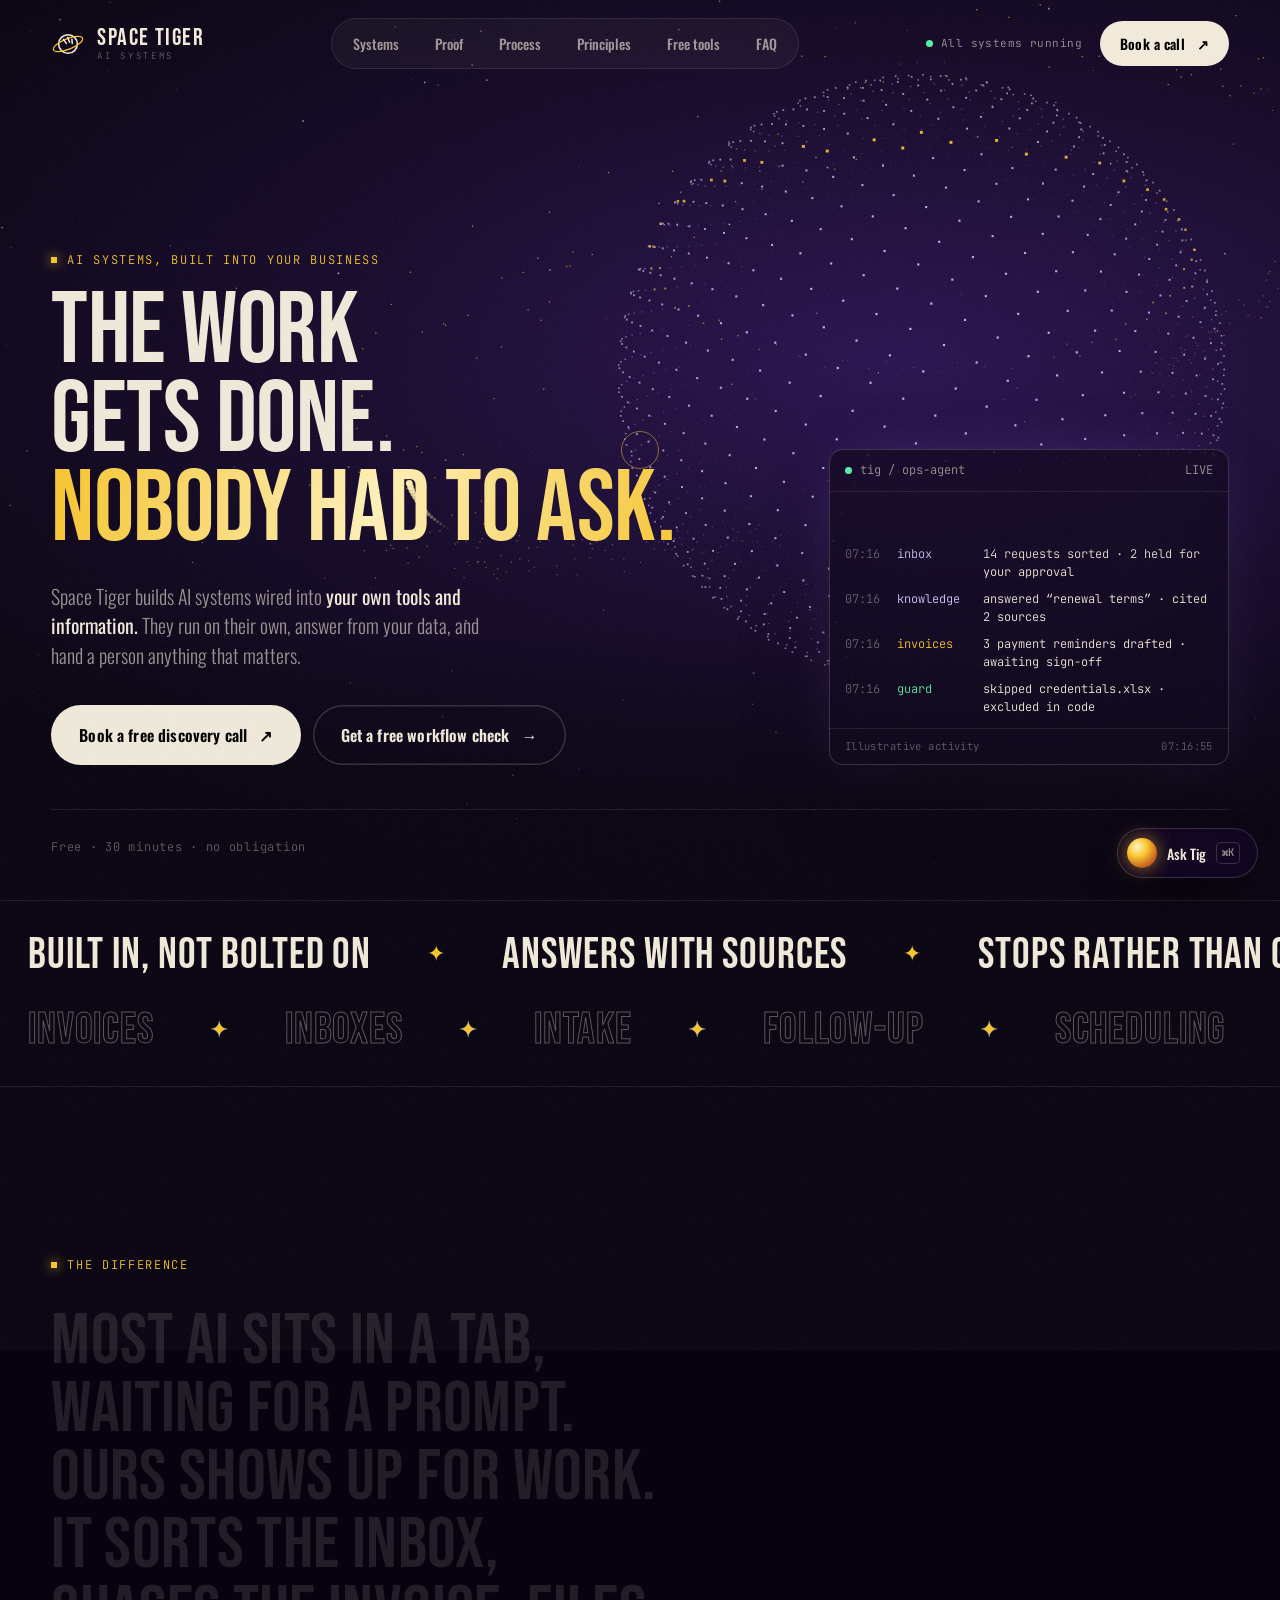
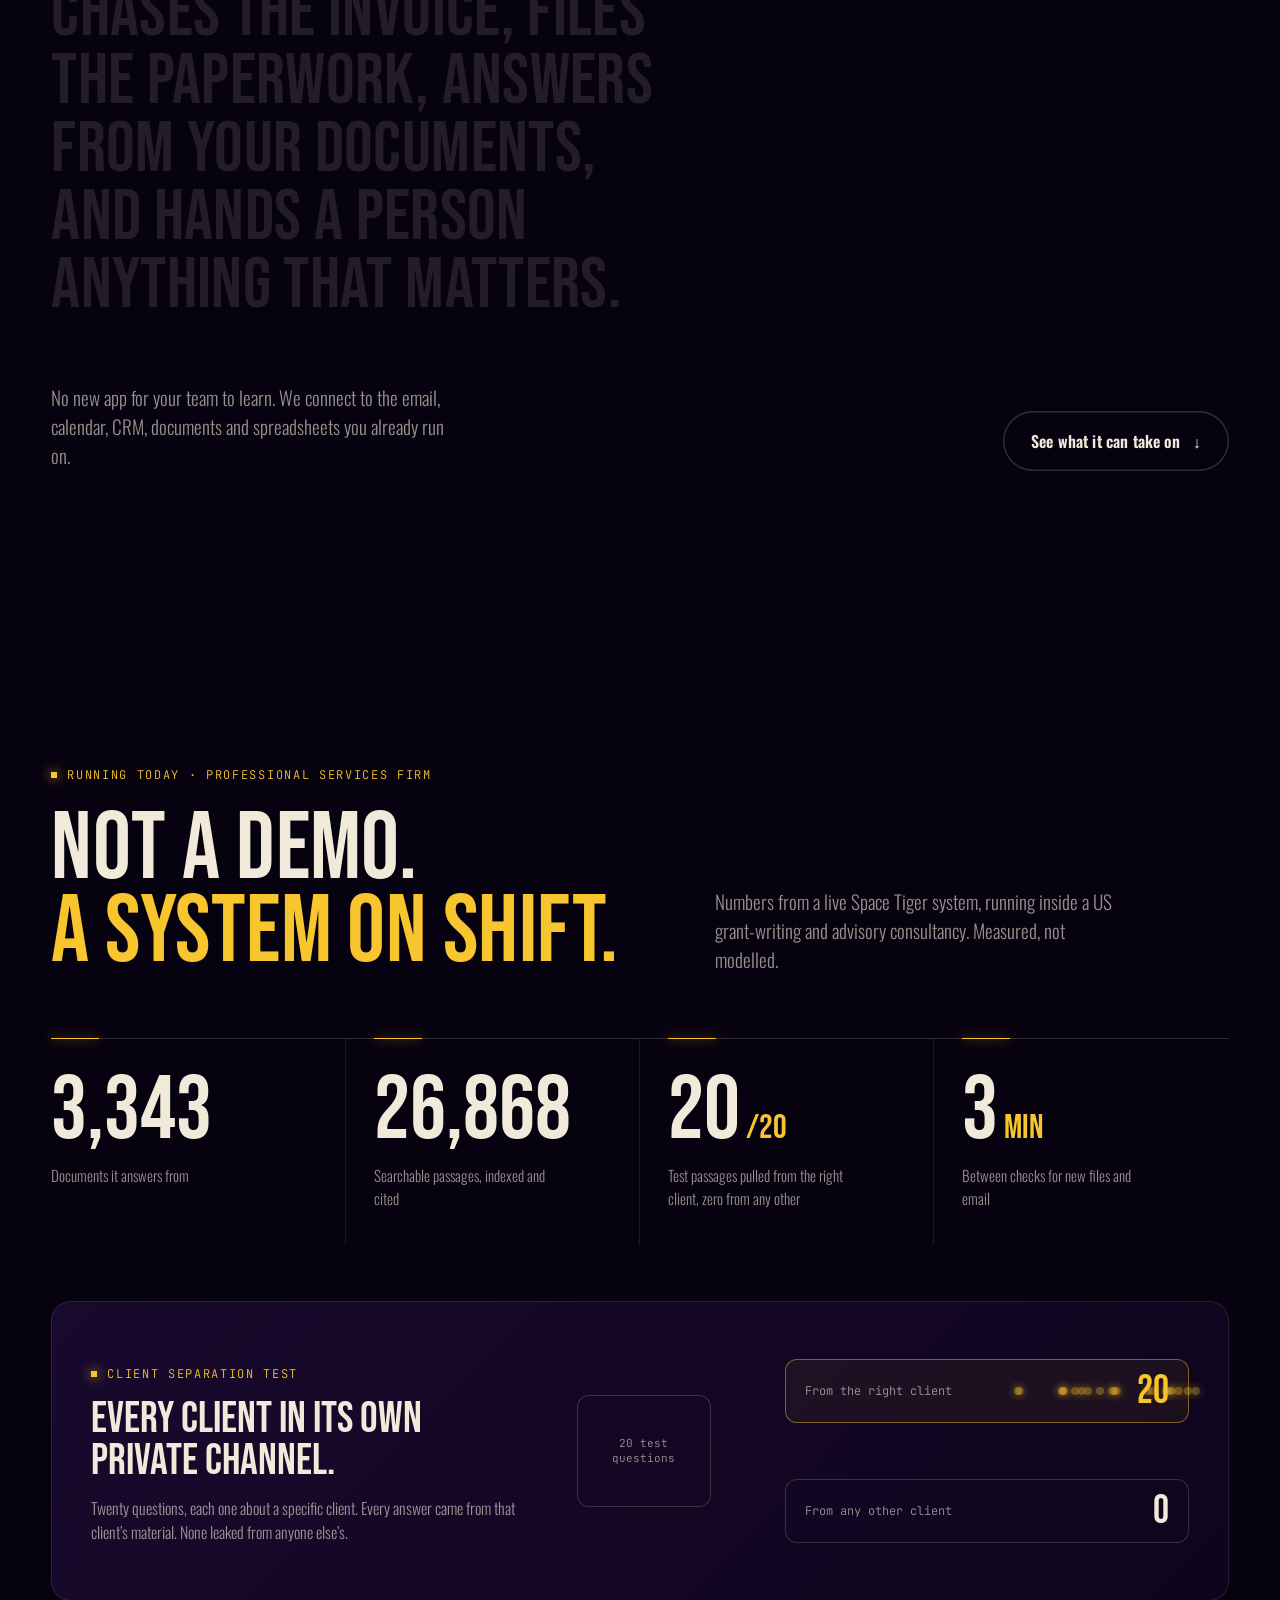
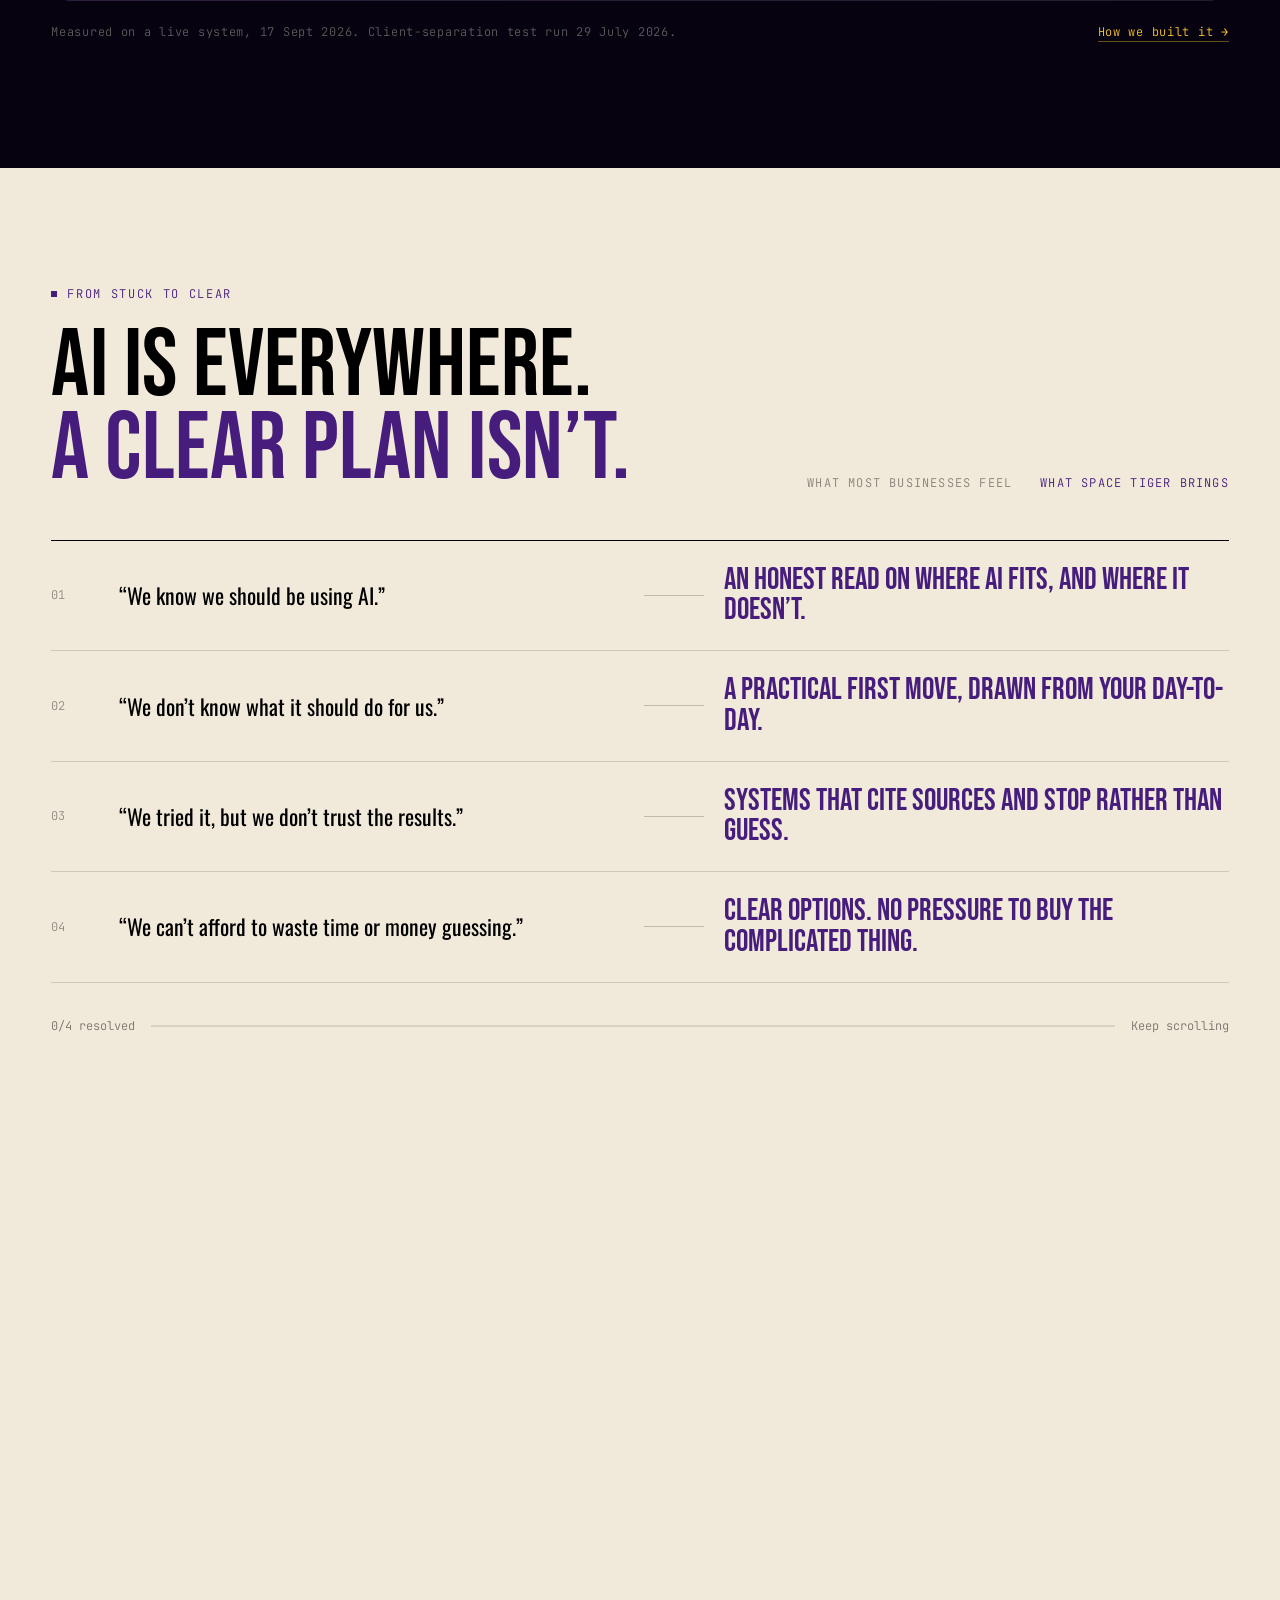
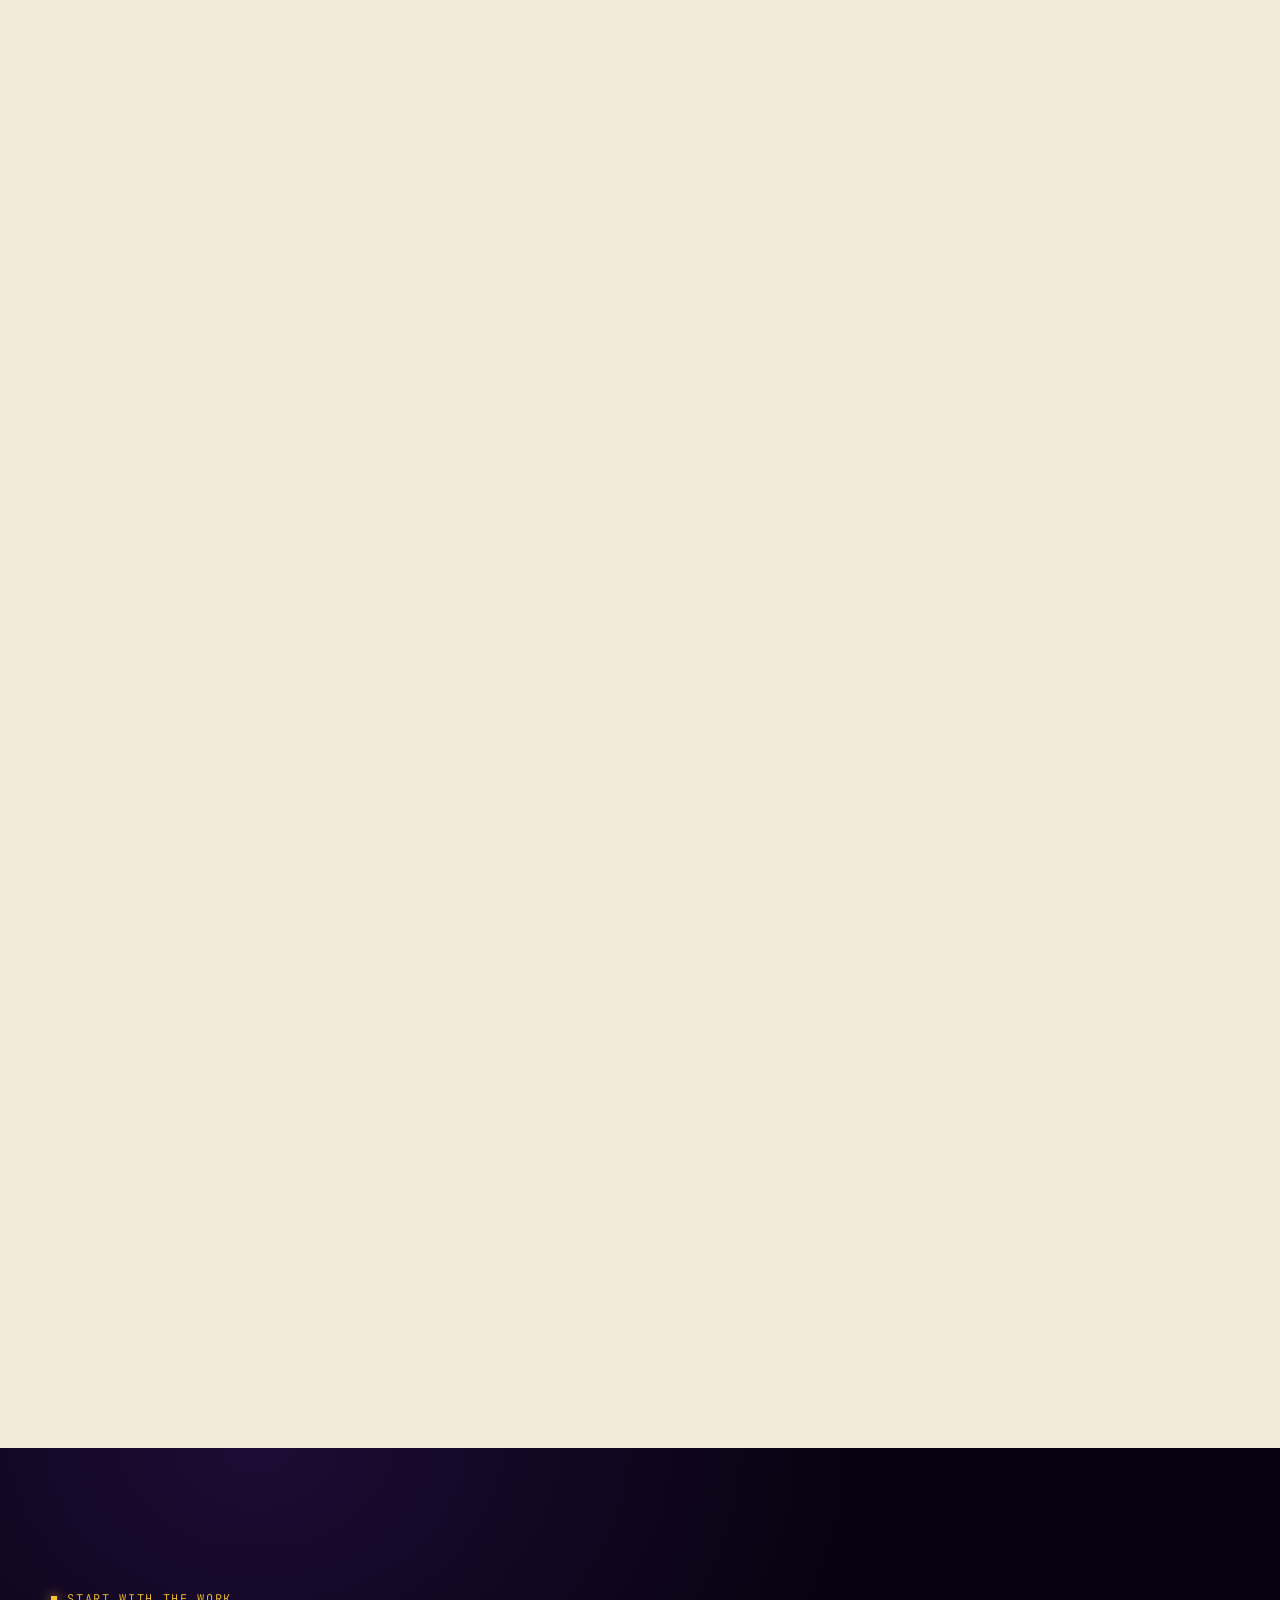
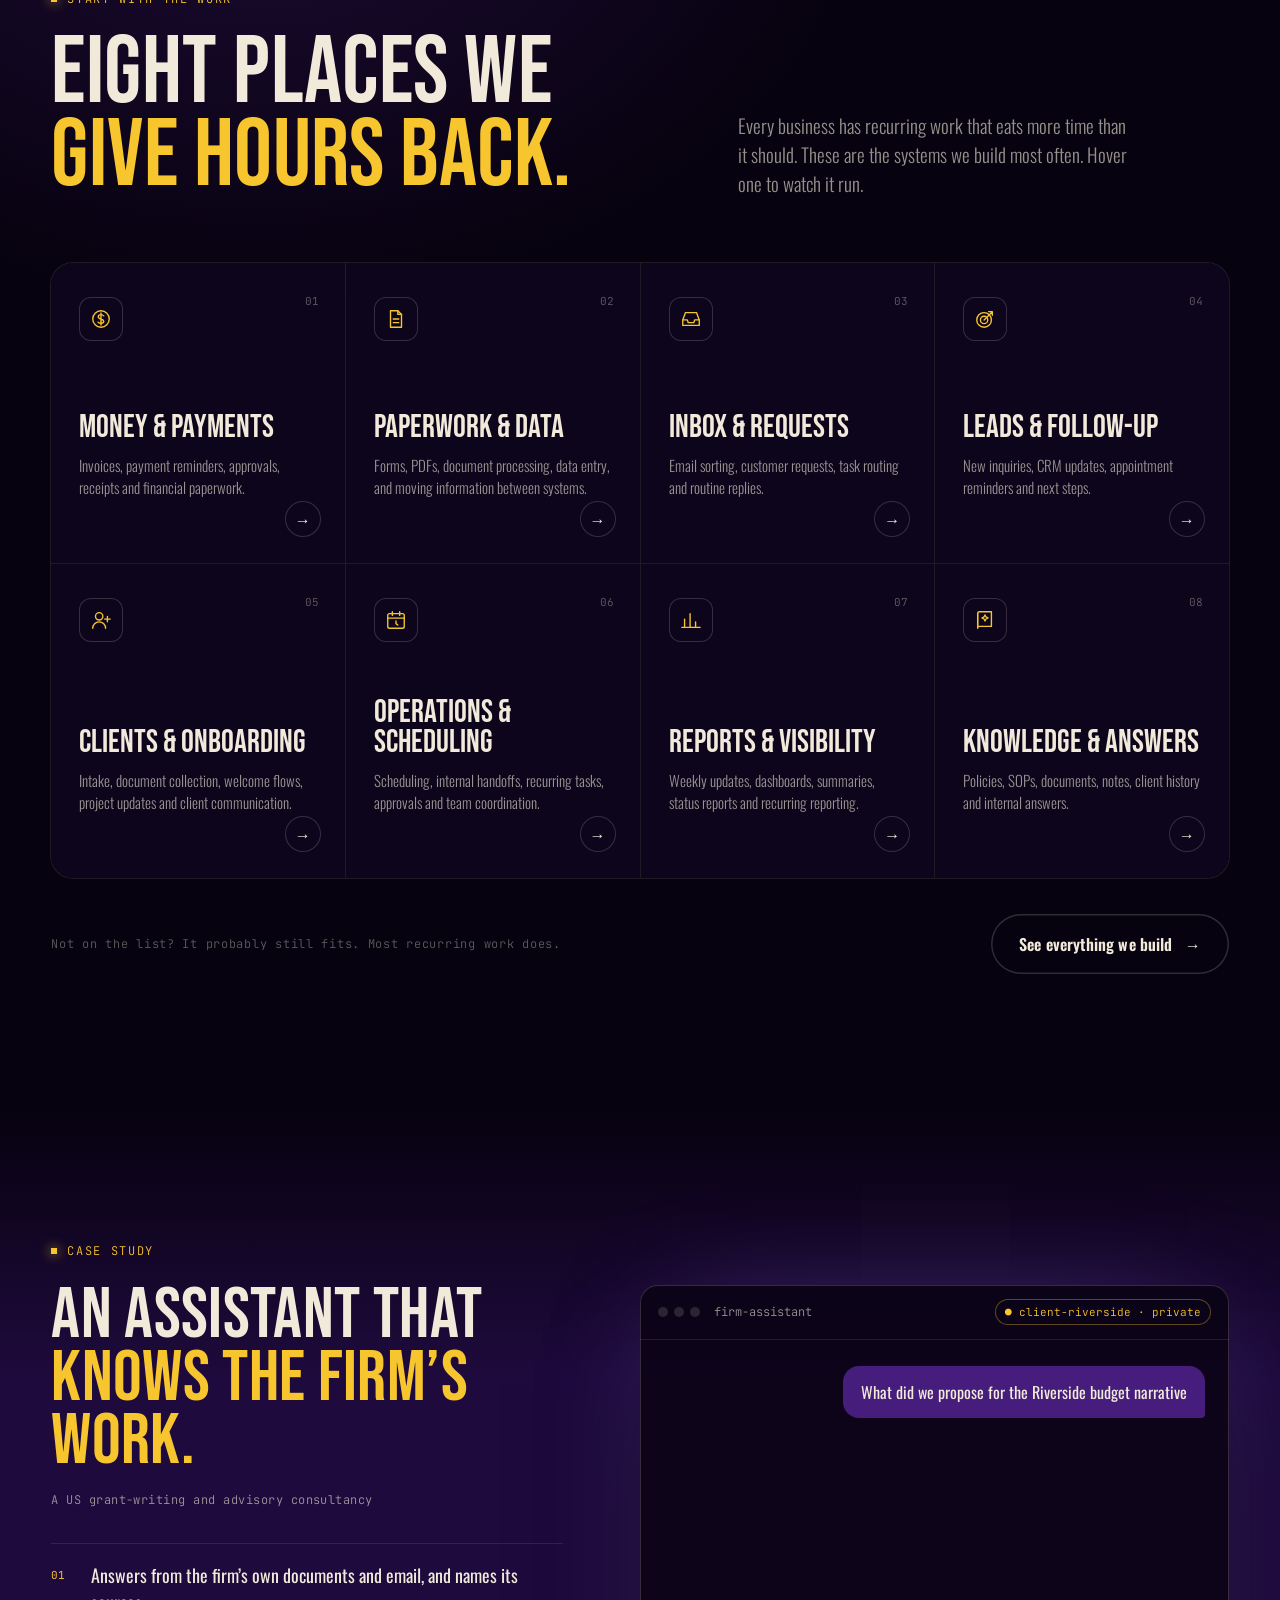
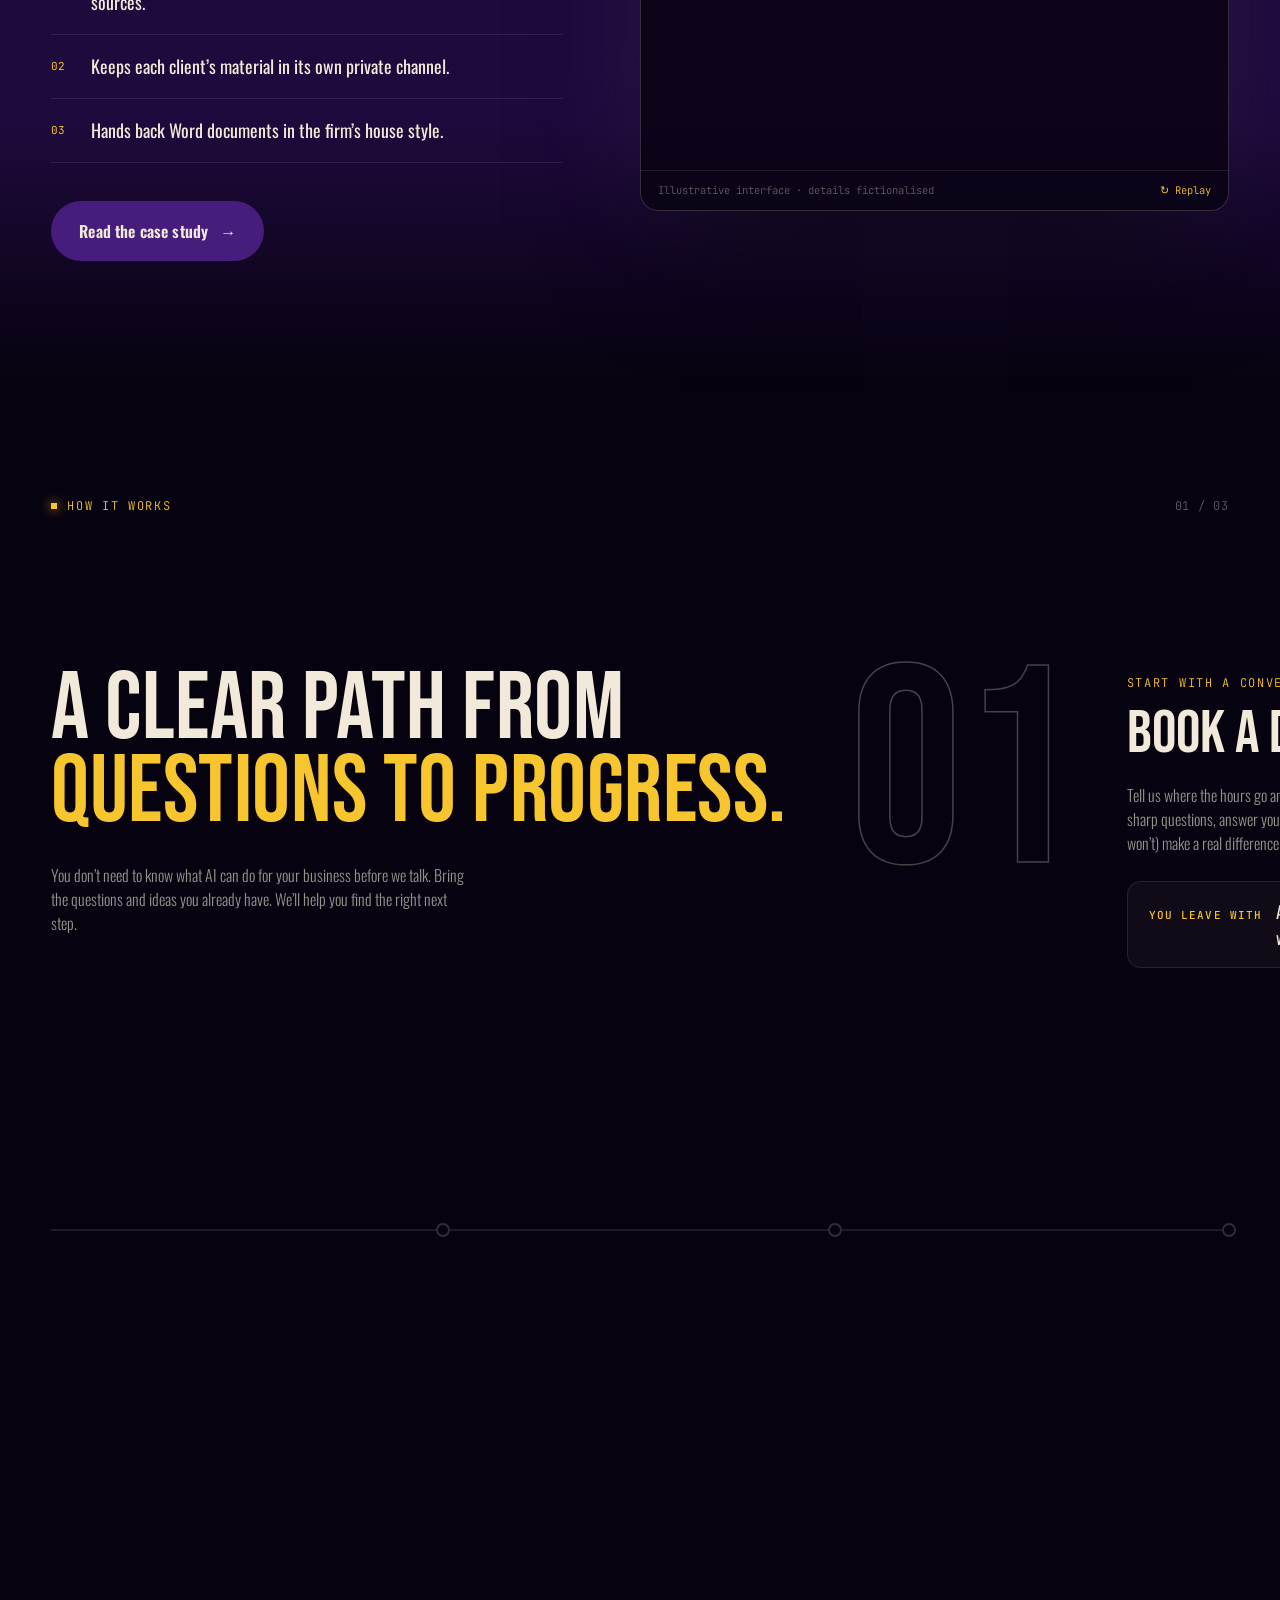
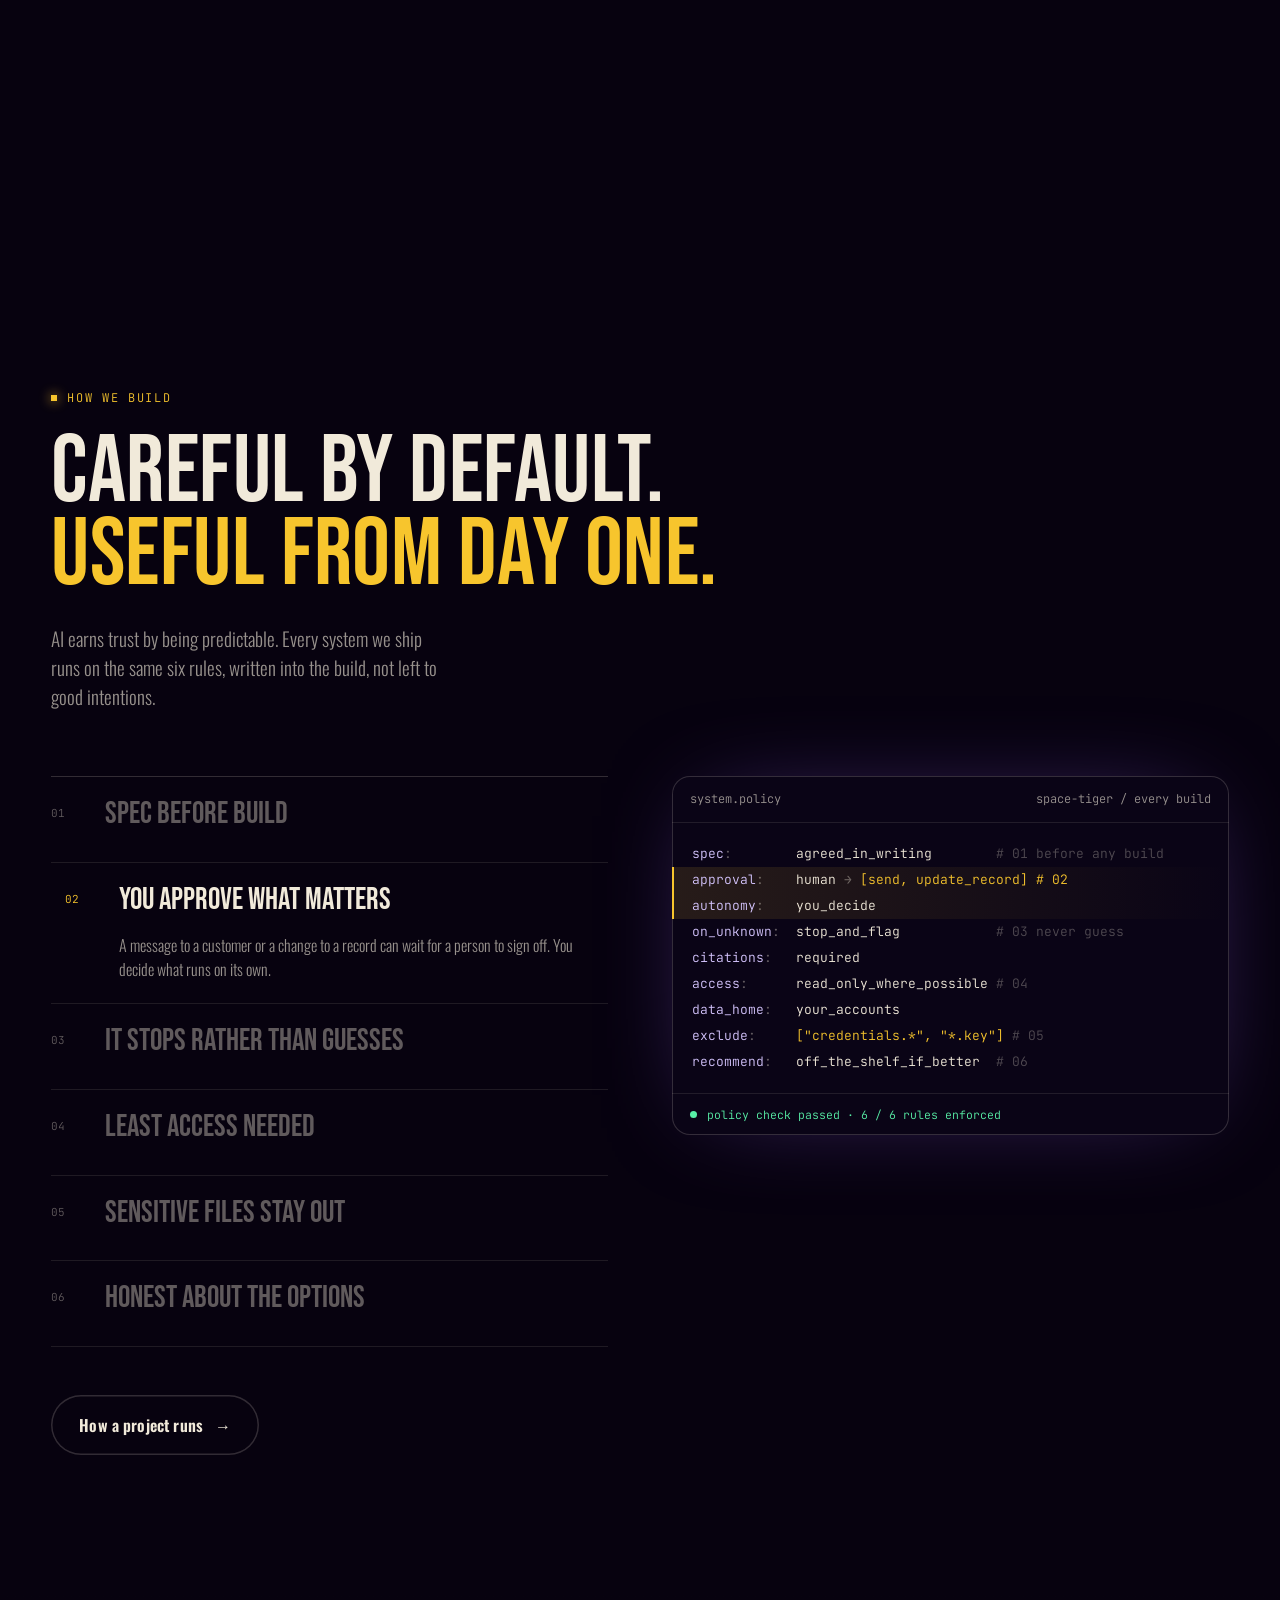
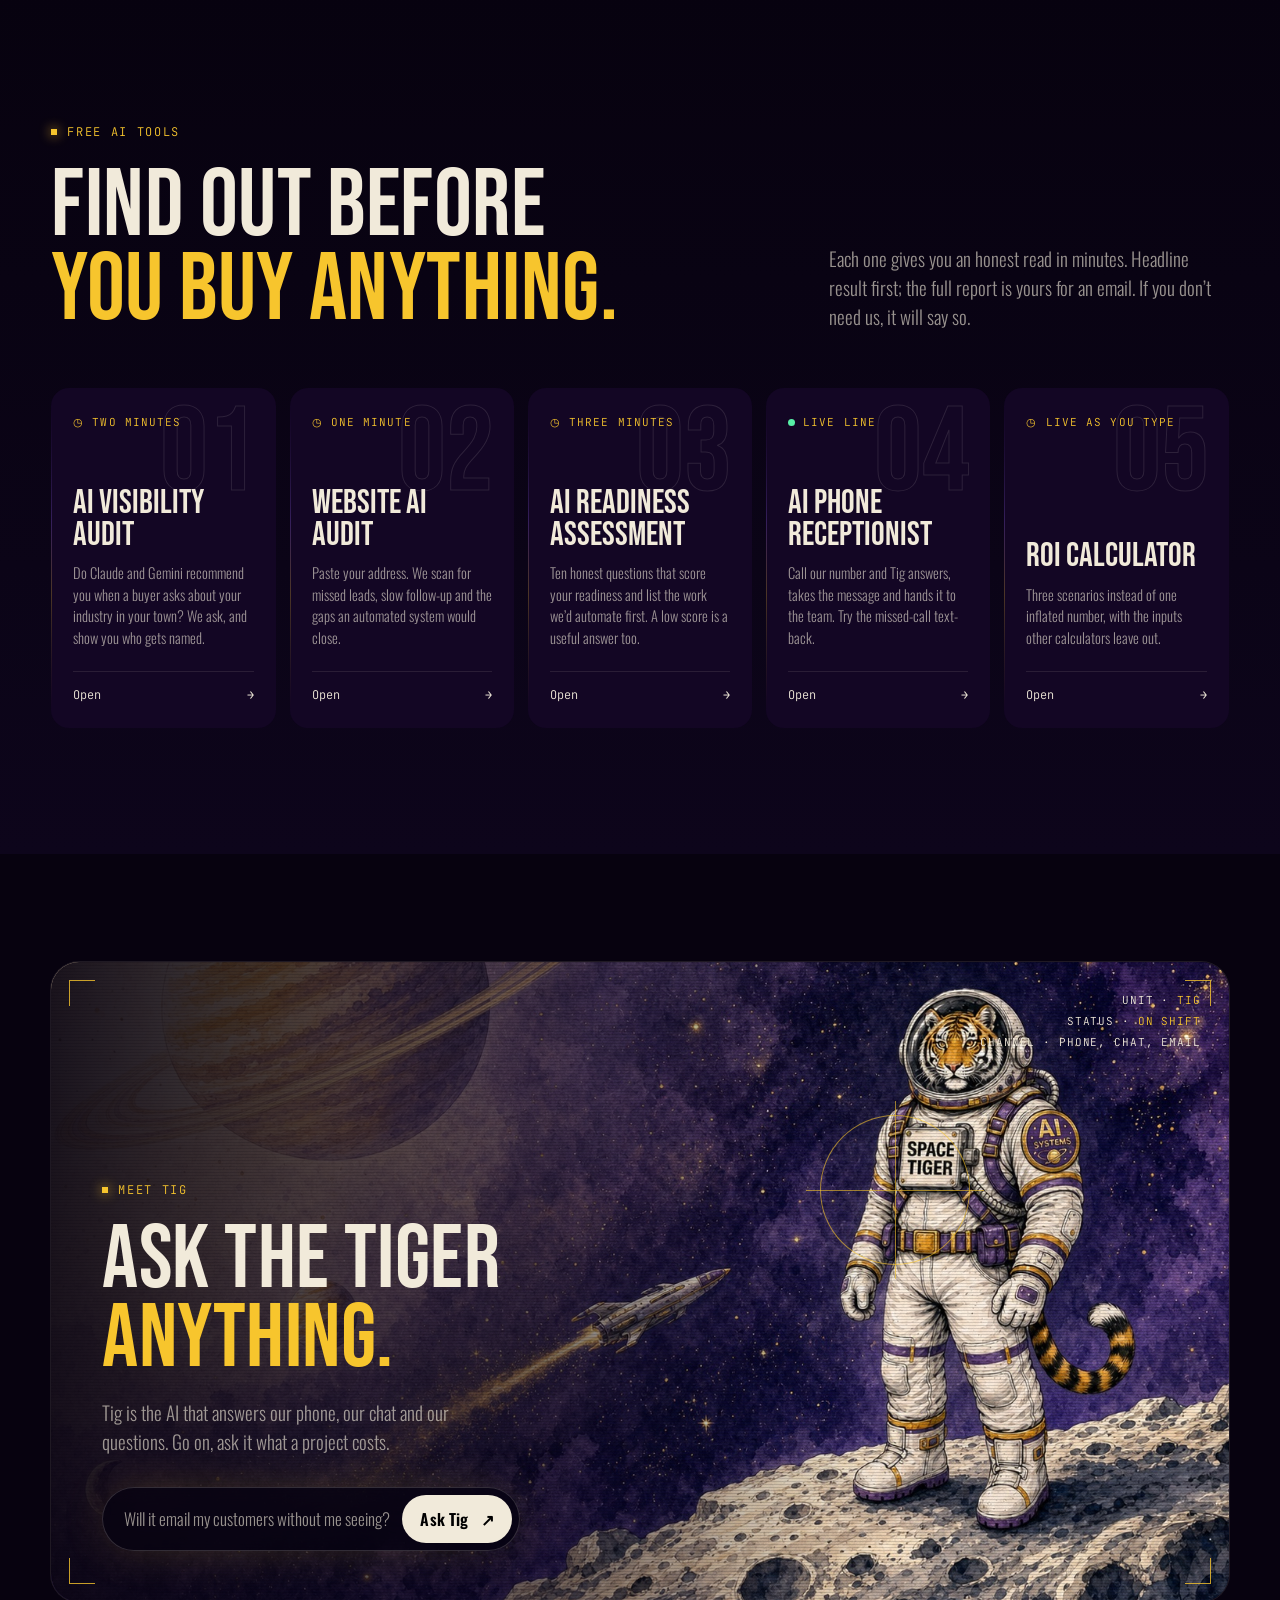
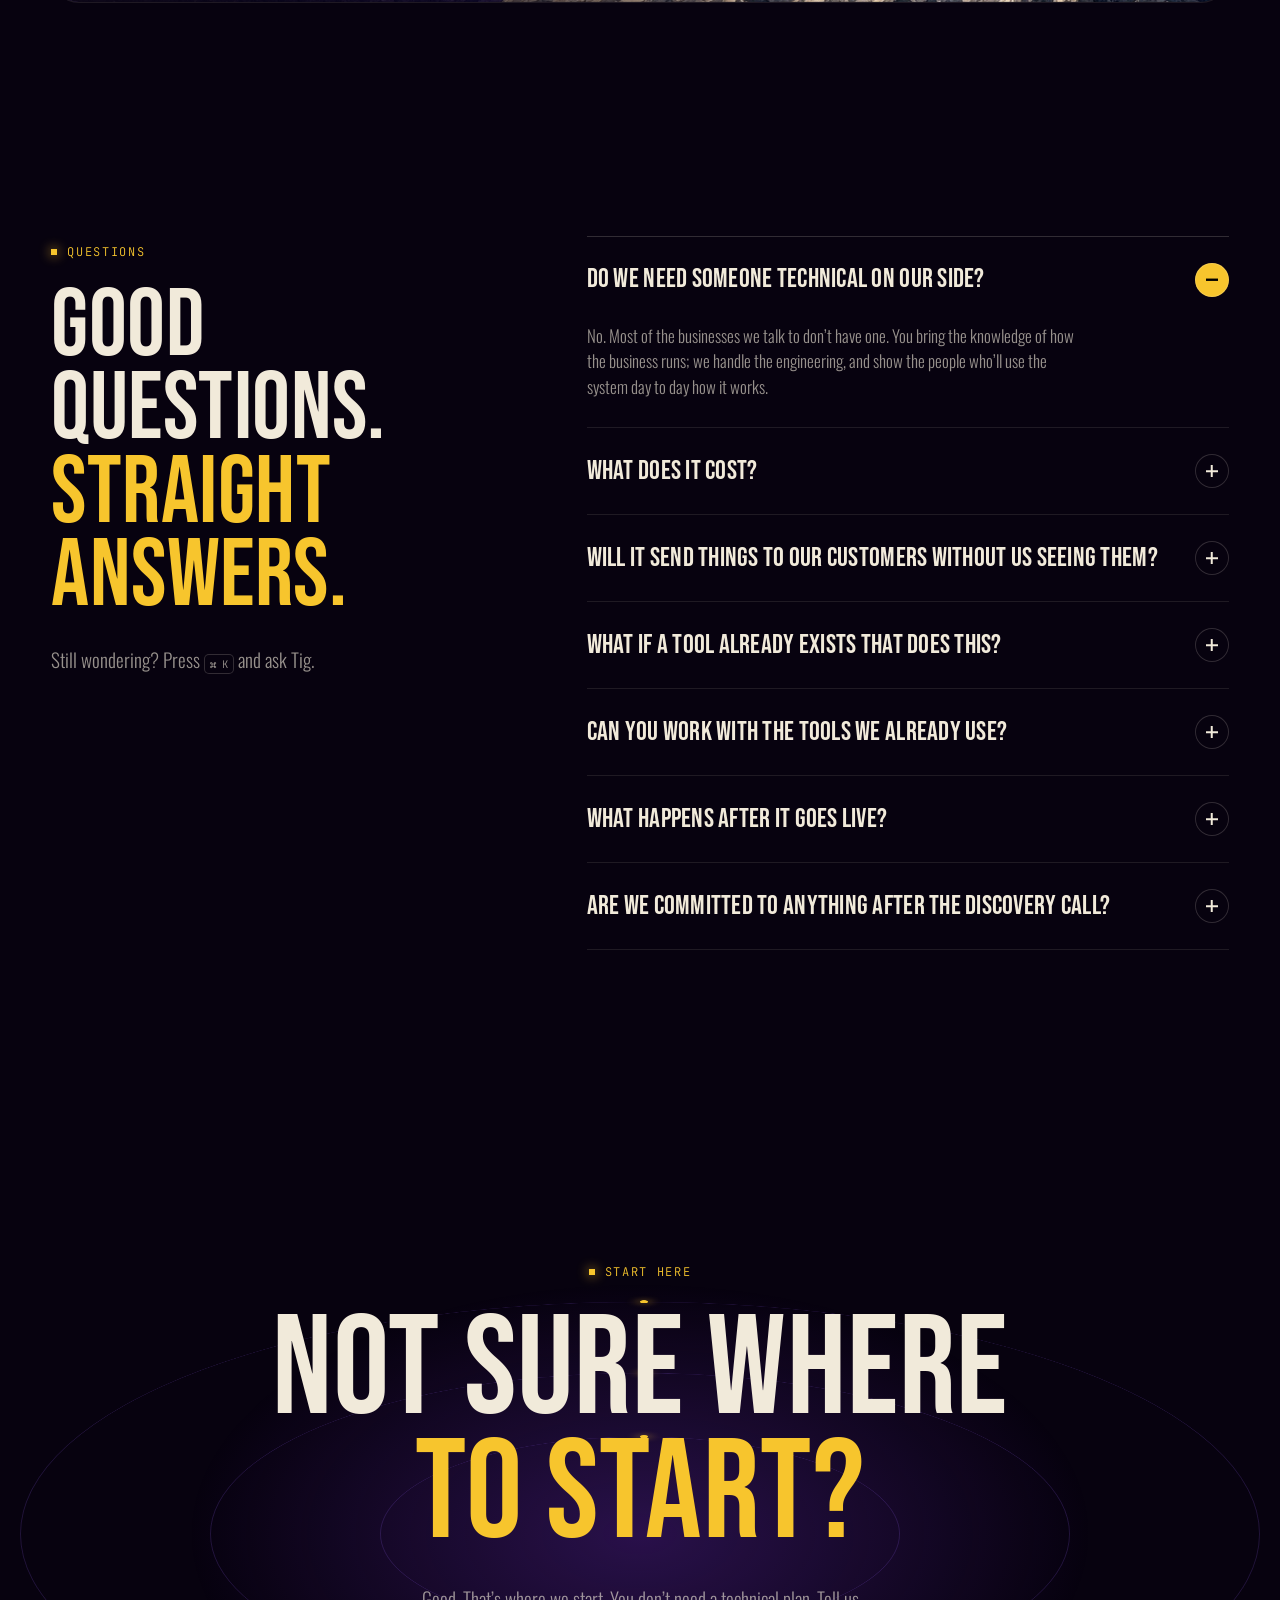
==== commit 8d0721ec: "Products: reorder, trim copy, Hermes software factory, updated counts; merge Stories into Writing; n" ====
--- a/work/spacetiger-redesign/index.html
+++ b/work/spacetiger-redesign/index.html
@@ -4,7 +4,7 @@
 <meta charset="utf-8">
 <meta name="viewport" content="width=device-width, initial-scale=1">
 <title>Space Tiger AI Systems</title>
-<meta name="description" content="Space Tiger builds AI systems wired into your own tools and information — running on their own, doing the work instead of waiting to be asked.">
+<meta name="description" content="Space Tiger builds AI systems wired into your own tools and information, running on their own, doing the work instead of waiting to be asked.">
 <link rel="preconnect" href="https://fonts.googleapis.com">
 <link rel="preconnect" href="https://fonts.gstatic.com" crossorigin>
 <link href="https://fonts.googleapis.com/css2?family=Bebas+Neue&family=Oswald:wght@300;400;500;600;700&family=JetBrains+Mono:wght@400;500&display=swap" rel="stylesheet">
@@ -506,7 +506,7 @@
 <section class="manifesto">
   <div class="wrap">
     <span class="eyebrow" data-scramble>The difference</span>
-    <p id="manifesto" class="big" style="margin-top:34px">Most AI sits in a tab, waiting for a prompt. [Ours shows up for work.] It sorts the inbox, chases the invoice, files the paperwork, answers from your documents — and hands a person anything that matters.</p>
+    <p id="manifesto" class="big" style="margin-top:34px">Most AI sits in a tab, waiting for a prompt. [Ours shows up for work.] It sorts the inbox, chases the invoice, files the paperwork, answers from your documents, and hands a person anything that matters.</p>
     <div class="manifesto-foot">
       <p class="lede rv">No new app for your team to learn. We connect to the email, calendar, CRM, documents and spreadsheets you already run on.</p>
       <a class="btn ghost mag rv s2" href="#systems">See what it can take on <span class="arr">↓</span></a>
@@ -527,7 +527,7 @@
     <div class="stats rv" id="stats">
       <div class="stat"><div class="num"><span data-count="3346">0</span></div><p>Documents it answers from</p></div>
       <div class="stat"><div class="num"><span data-count="26894">0</span></div><p>Searchable passages, indexed and cited</p></div>
-      <div class="stat"><div class="num"><span data-count="20">0</span><small>/20</small></div><p>Test passages pulled from the right client — zero from any other</p></div>
+      <div class="stat"><div class="num"><span data-count="20">0</span><small>/20</small></div><p>Test passages pulled from the right client, zero from any other</p></div>
       <div class="stat"><div class="num"><span data-count="3">0</span><small>MIN</small></div><p>Between checks for new files and email</p></div>
     </div>
     <div class="isolation rv">
@@ -562,7 +562,7 @@
           <div class="cl-legend"><span>What most businesses feel</span><span>What Space Tiger brings</span></div>
         </div>
         <div class="cl-rows" id="clRows">
-          <div class="cl-row"><span class="n">01</span><span class="q">“We know we should be using AI.”</span><span class="arrow"></span><span class="a" data-t="An honest read on where AI fits — and where it doesn’t."></span></div>
+          <div class="cl-row"><span class="n">01</span><span class="q">“We know we should be using AI.”</span><span class="arrow"></span><span class="a" data-t="An honest read on where AI fits, and where it doesn’t."></span></div>
           <div class="cl-row"><span class="n">02</span><span class="q">“We don’t know what it should do for us.”</span><span class="arrow"></span><span class="a" data-t="A practical first move, drawn from your day-to-day."></span></div>
           <div class="cl-row"><span class="n">03</span><span class="q">“We tried it, but we don’t trust the results.”</span><span class="arrow"></span><span class="a" data-t="Systems that cite sources and stop rather than guess."></span></div>
           <div class="cl-row"><span class="n">04</span><span class="q">“We can’t afford to waste time or money guessing.”</span><span class="arrow"></span><span class="a" data-t="Clear options. No pressure to buy the complicated thing."></span></div>
@@ -608,7 +608,7 @@
       <h2 class="h2 rv" style="margin-top:24px;font-size:clamp(48px,5.6vw,96px)">An assistant that<br><em>knows the firm’s work.</em></h2>
       <p class="client rv s2">A US grant-writing and advisory consultancy</p>
       <ul class="rv s3">
-        <li><span>01</span>Answers from the firm’s own documents and email — and names its sources.</li>
+        <li><span>01</span>Answers from the firm’s own documents and email, and names its sources.</li>
         <li><span>02</span>Keeps each client’s material in its own private channel.</li>
         <li><span>03</span>Hands back Word documents in the firm’s house style.</li>
       </ul>
@@ -647,7 +647,7 @@
           <div>
             <span class="kick">Start with a conversation · Free</span>
             <h3>Book a discovery call.</h3>
-            <p>Tell us where the hours go and which ideas you’ve been weighing. We ask sharp questions, answer yours straight, and tell you honestly where AI will — or won’t — make a real difference.</p>
+            <p>Tell us where the hours go and which ideas you’ve been weighing. We ask sharp questions, answer yours straight, and tell you honestly where AI will (or won’t) make a real difference.</p>
             <div class="leave"><b>You leave with</b><span>A clear read on your options, and whether moving forward makes sense.</span></div>
           </div>
         </div>
@@ -682,14 +682,14 @@
   <div class="wrap">
     <span class="eyebrow" data-scramble>How we build</span>
     <h2 class="h2 rv" style="margin-top:24px">Careful by default.<br><em>Useful from day one.</em></h2>
-    <p class="lede rv s2" style="margin-top:28px">AI earns trust by being predictable. Every system we ship runs on the same six rules — written into the build, not left to good intentions.</p>
+    <p class="lede rv s2" style="margin-top:28px">AI earns trust by being predictable. Every system we ship runs on the same six rules, written into the build, not left to good intentions.</p>
     <div class="pr-grid">
       <div class="rules" id="rules">
         <div class="rule on" data-l="1"><span class="n">01</span><h4>Spec before build</h4><p>We write down what the system will and won’t do, and agree it with you before any building starts.</p></div>
         <div class="rule" data-l="2"><span class="n">02</span><h4>You approve what matters</h4><p>A message to a customer or a change to a record can wait for a person to sign off. You decide what runs on its own.</p></div>
         <div class="rule" data-l="3"><span class="n">03</span><h4>It stops rather than guesses</h4><p>When the answer isn’t in your information, the system flags it instead of making something up.</p></div>
         <div class="rule" data-l="4"><span class="n">04</span><h4>Least access needed</h4><p>Read-only wherever the job allows, and your data stays in accounts you control.</p></div>
-        <div class="rule" data-l="5"><span class="n">05</span><h4>Sensitive files stay out</h4><p>Files an AI should never read, like credential sheets, are excluded in code — not just by habit.</p></div>
+        <div class="rule" data-l="5"><span class="n">05</span><h4>Sensitive files stay out</h4><p>Files an AI should never read, like credential sheets, are excluded in code, not just by habit.</p></div>
         <div class="rule" data-l="6"><span class="n">06</span><h4>Honest about the options</h4><p>If an off-the-shelf tool or a better process is the right answer, we say so before you spend on a build.</p></div>
       </div>
       <div class="code rv s2">
@@ -734,7 +734,7 @@
       <div class="tig-copy">
         <span class="eyebrow" data-scramble>Meet Tig</span>
         <h2 class="h2" style="margin-top:22px;font-size:clamp(56px,7vw,112px)">Ask the tiger<br><em>anything.</em></h2>
-        <p class="lede" style="margin-top:20px">Tig is the AI that answers our phone, our chat and our questions. Go on — ask it what a project costs.</p>
+        <p class="lede" style="margin-top:20px">Tig is the AI that answers our phone, our chat and our questions. Go on, ask it what a project costs.</p>
         <div class="ask" id="askBar" role="button" tabindex="0" aria-label="Open Ask Tig">
           <span class="ph" id="askPh">What does it cost?</span>
           <span class="btn">Ask Tig <span class="arr">↗</span></span>
@@ -763,7 +763,7 @@
   <div class="wrap">
     <span class="eyebrow" data-scramble>Start here</span>
     <h2 class="h2 rv" style="margin-top:28px">Not sure where<br><em>to start?</em></h2>
-    <p class="lede rv s2">Good. That’s where we start. You don’t need a technical plan — tell us where the work is piling up, and we’ll help you find the best first opportunity.</p>
+    <p class="lede rv s2">Good. That’s where we start. You don’t need a technical plan. Tell us where the work is piling up, and we’ll help you find the best first opportunity.</p>
     <div class="hero-ctas rv s3">
       <a class="btn mag" href="https://spacetiger.ai/contact#book">Book a free discovery call <span class="arr">↗</span></a>
       <a class="btn ghost mag" href="https://spacetiger.ai/contact?topic=workflow-check#message">Get a free workflow check <span class="arr">→</span></a>
@@ -1043,11 +1043,11 @@
 /* ---------- FAQ data ---------- */
 const FAQ=[
  ['Do we need someone technical on our side?','No. Most of the businesses we talk to don’t have one. You bring the knowledge of how the business runs; we handle the engineering, and show the people who’ll use the system day to day how it works.',['technical','engineer','developer','it team','tech']],
- ['What does it cost?','The discovery call is free. If there’s a real opportunity, the next step is a fixed-price Blueprint: a written plan for what to build first. Anything beyond that is quoted once we both understand the scope — because scope is the only honest basis for a build price.',['cost','price','pricing','expensive','budget','how much','fee','pay']],
+ ['What does it cost?','The discovery call is free. If there’s a real opportunity, the next step is a fixed-price Blueprint: a written plan for what to build first. Anything beyond that is quoted once we both understand the scope, because scope is the only honest basis for a build price.',['cost','price','pricing','expensive','budget','how much','fee','pay']],
  ['Will it send things to our customers without us seeing them?','Not unless you decide it should. By default, anything consequential goes to a person for approval first, and you choose what the system is allowed to do on its own.',['send','customer','without','approve','approval','email my','safe','control']],
  ['What if a tool already exists that does this?','Then we’ll tell you, and help you choose it and set it up properly. We’d rather do that than sell you a build you don’t need.',['already exists','off the shelf','off-the-shelf','existing tool','chatgpt','zapier','buy']],
  ['Can you work with the tools we already use?','Usually, yes. We connect to the email, calendar, CRM, documents and spreadsheets you already have, and tell you early if a tool makes something harder than it should be.',['tools','integrate','crm','gmail','outlook','quickbooks','work with','connect','software']],
- ['What happens after it goes live?','We can keep it running for you — monitoring it, adjusting it as your business changes, and building the next system when there’s an obvious next one. Or we hand it over with documentation. You decide.',['after','live','maintain','support','monitor','later','break']],
+ ['What happens after it goes live?','We can keep it running for you: monitoring it, adjusting it as your business changes, and building the next system when there’s an obvious next one. Or we hand it over with documentation. You decide.',['after','live','maintain','support','monitor','later','break']],
  ['Are we committed to anything after the discovery call?','No. The call exists so both sides can work out whether there’s a real problem worth solving. Sometimes the answer is no, and that’s a fine outcome for a first conversation.',['commit','obligation','contract','locked','call','discovery']],
 ];
 const EXTRA=[
@@ -1070,7 +1070,7 @@
   const qd=document.createElement('div');qd.className='pal-q';qd.textContent='› '+q;
   const ad=document.createElement('div');ad.className='pal-a';
   thread.append(qd,ad);thread.scrollTop=thread.scrollHeight;
-  const m=match(q);const txt=m?m[1]:'Good question — and one worth a real conversation. Book a free 30-minute discovery call and a person will answer it properly, with your business in front of them.';
+  const m=match(q);const txt=m?m[1]:'Good question, and one worth a real conversation. Book a free 30-minute discovery call and a person will answer it properly, with your business in front of them.';
   ad.innerHTML='<span class="caret"></span>';await sleep(RM?0:450);
   for(let i=0;i<=txt.length;i+=2){ad.innerHTML=txt.slice(0,i)+'<span class="caret"></span>';thread.scrollTop=thread.scrollHeight;await sleep(RM?0:12)}
   ad.textContent=txt;
